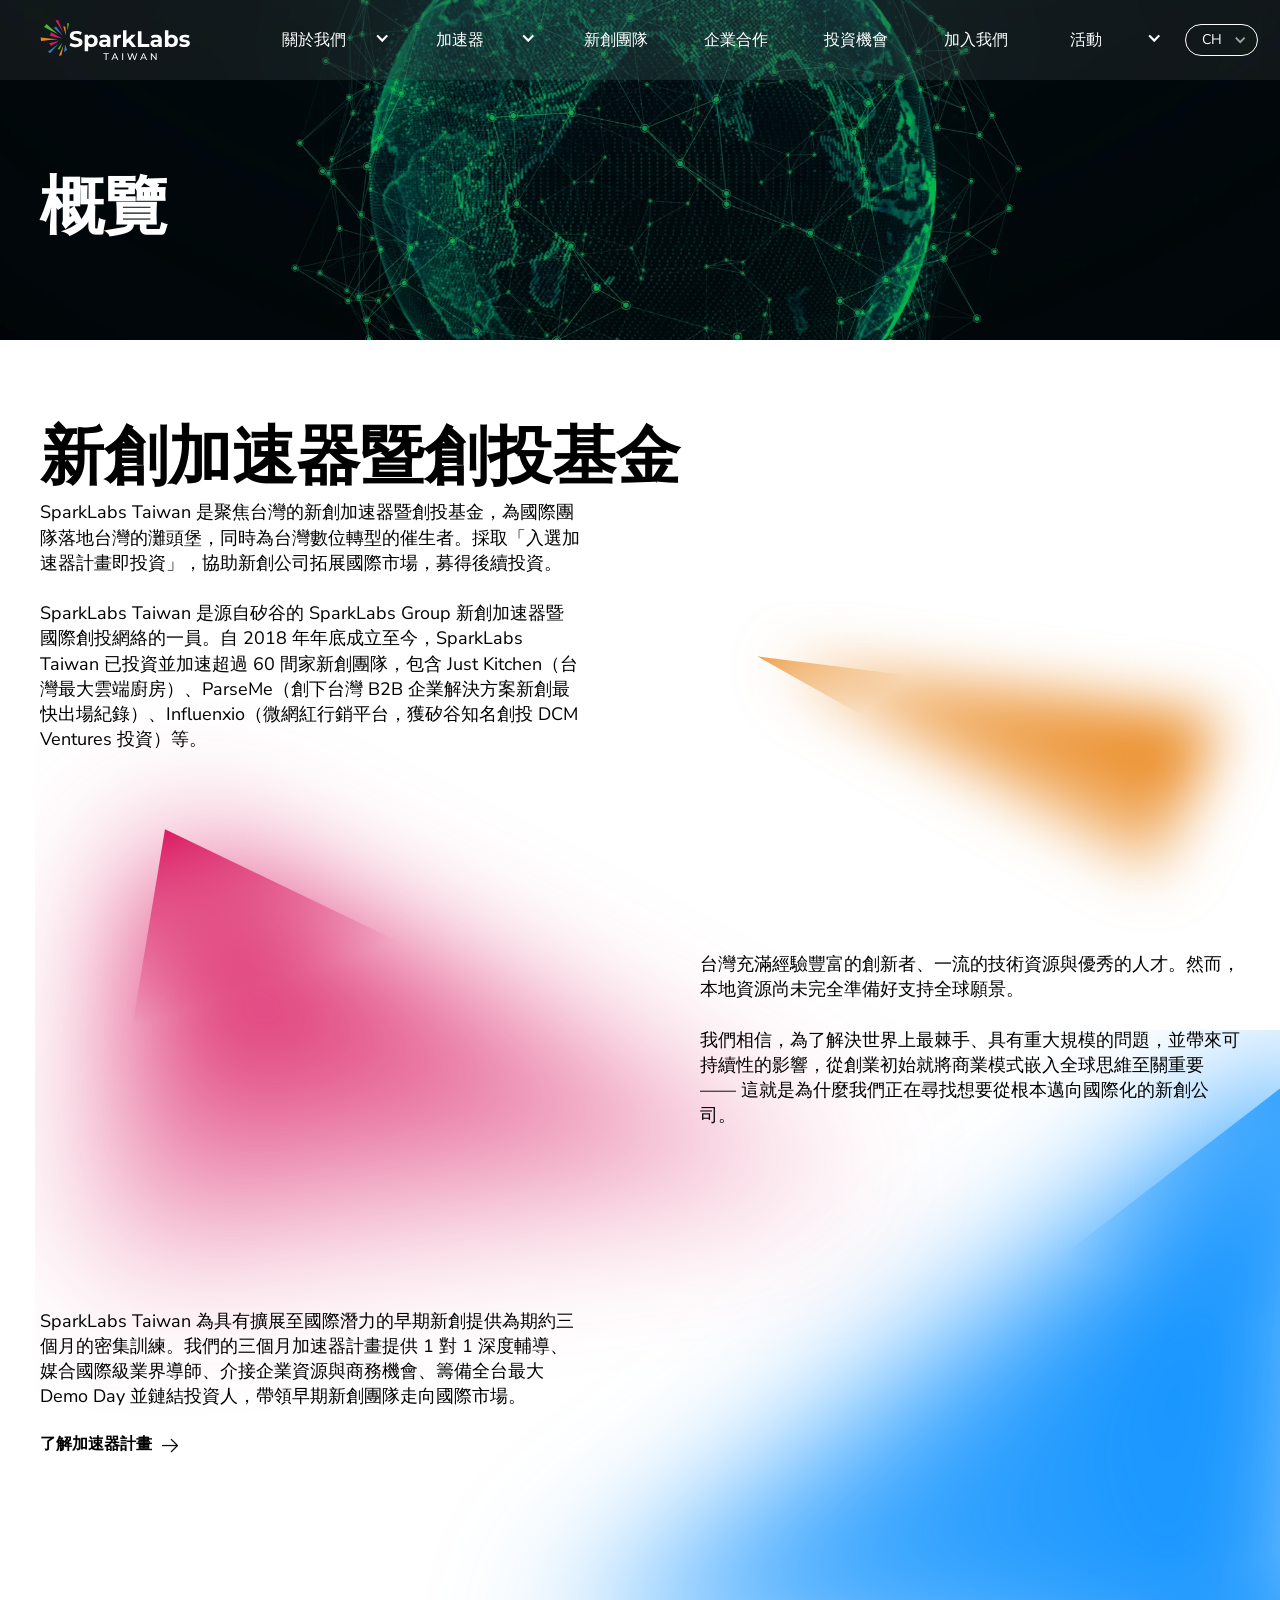
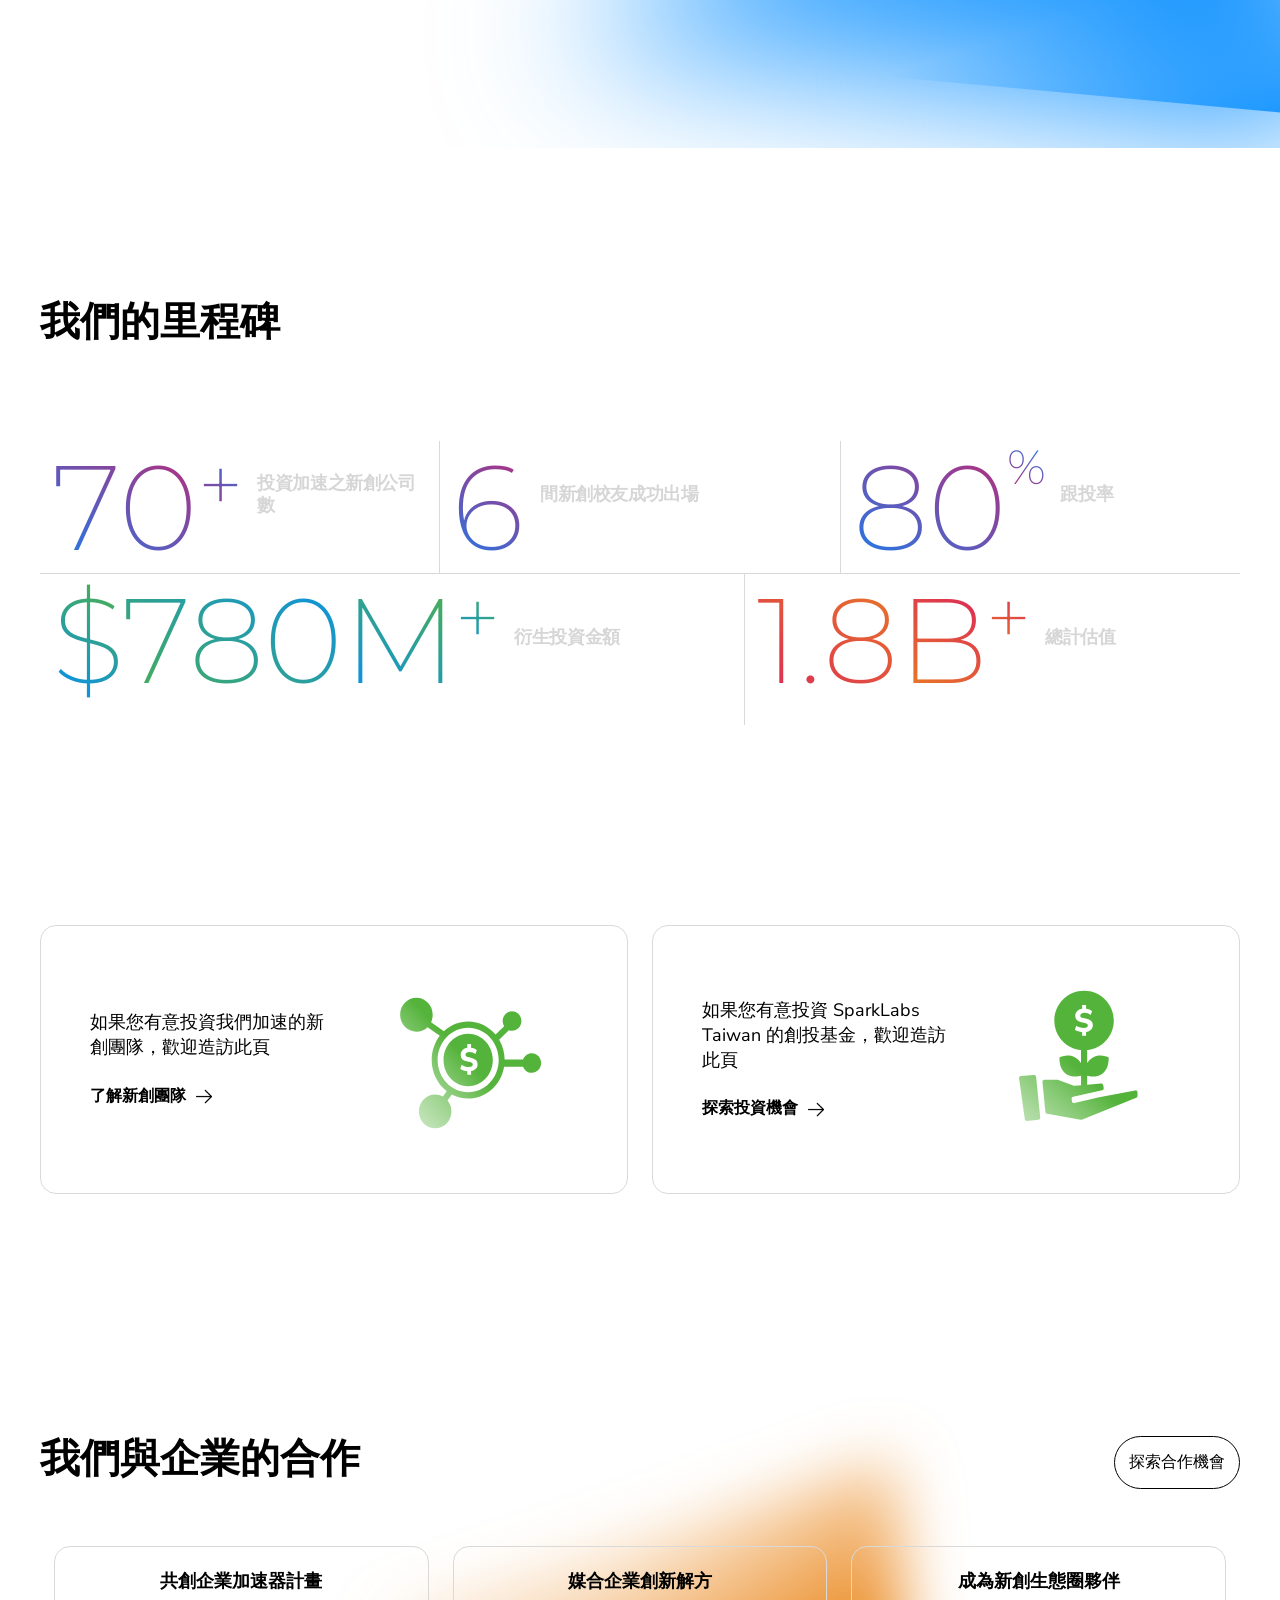
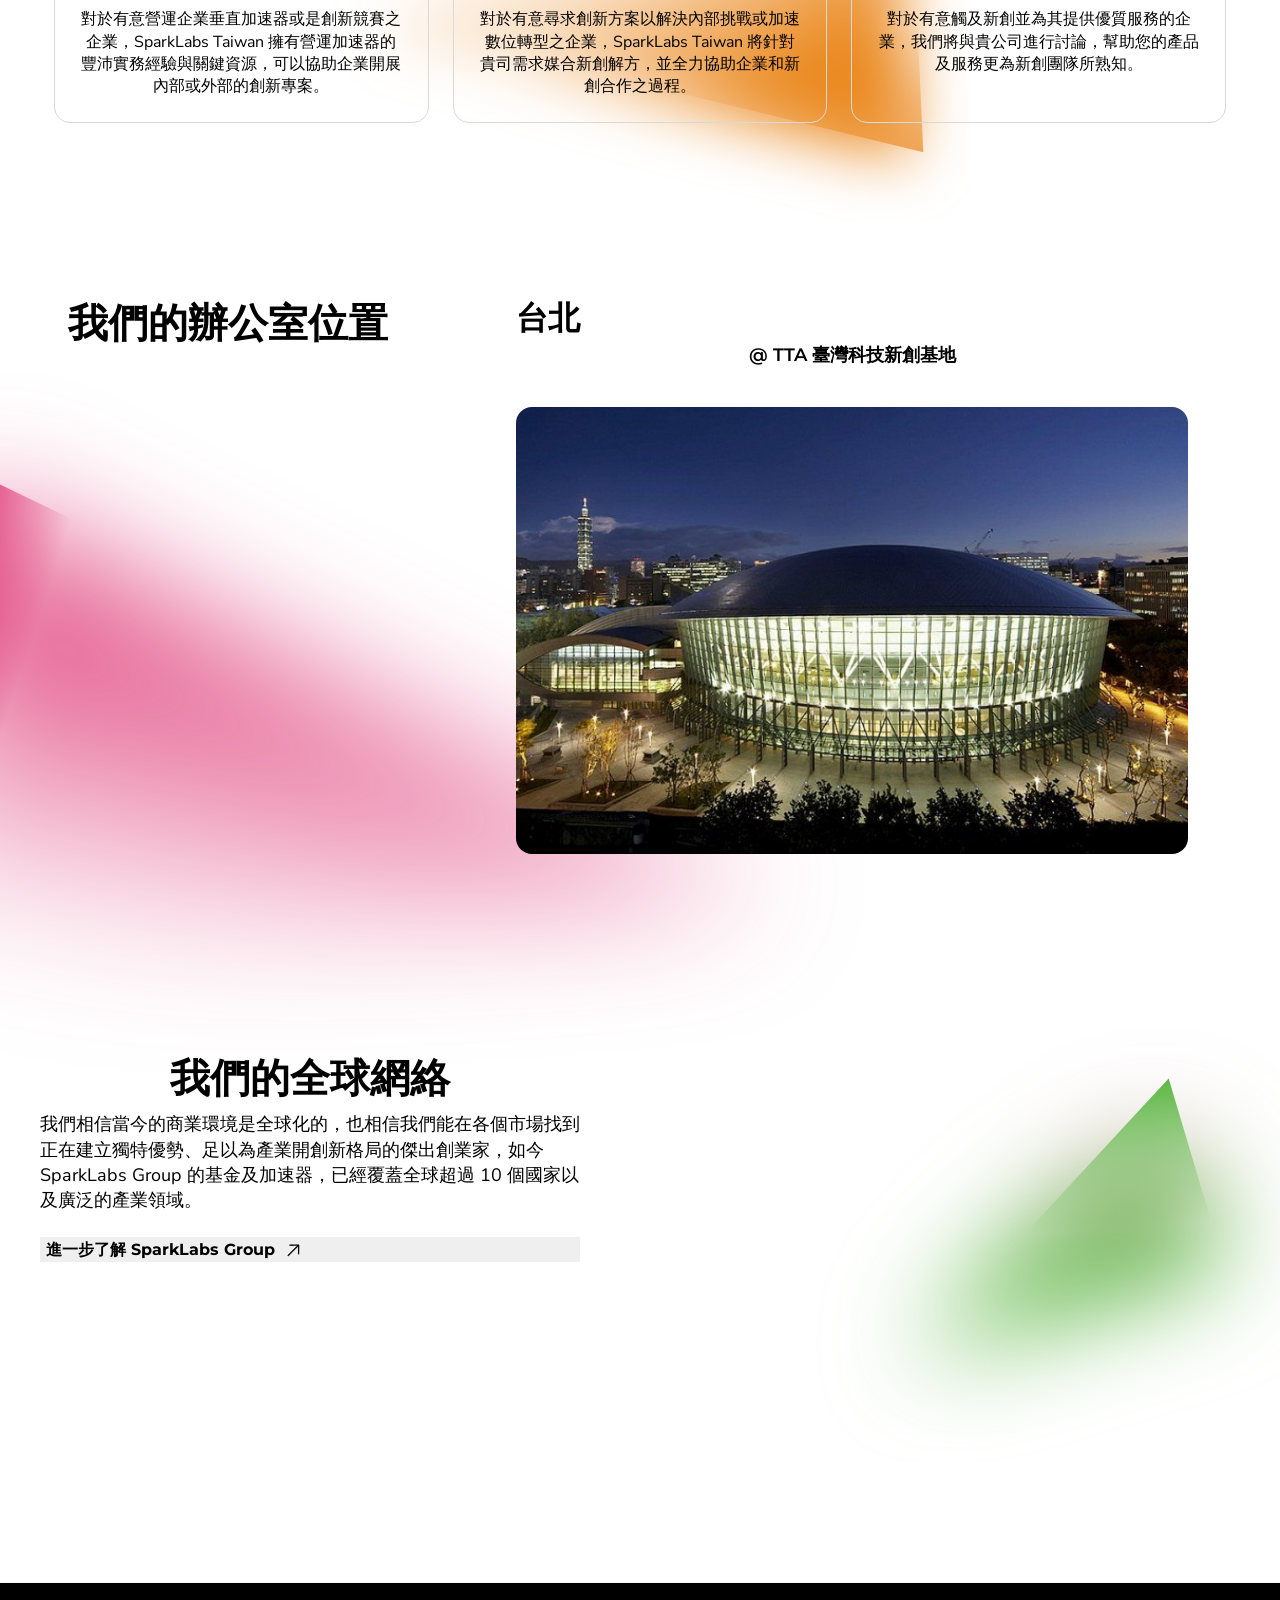
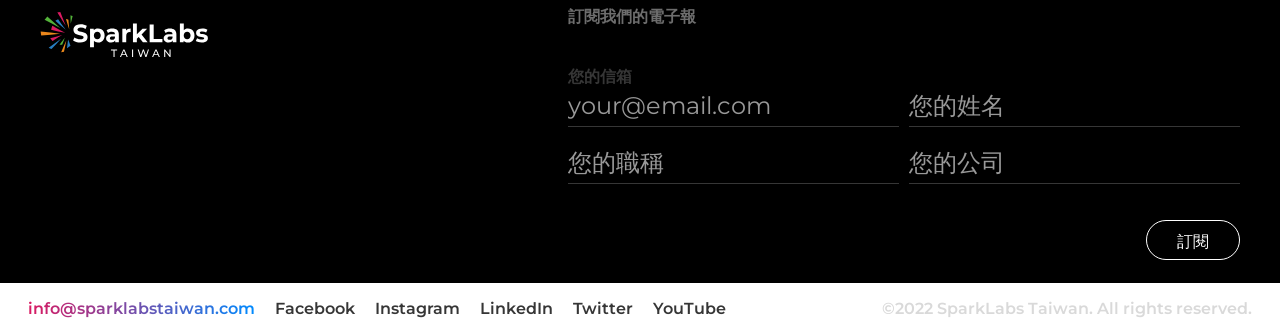
==== index.html @ e9557f3c "Clean page title settings" ====
<!doctype html>
<html lang="zh-Hant">
<head>
  <meta charset="utf-8">
  <meta name="viewport" content="width=device-width, initial-scale=1">
  <meta name="robots" content="noindex,nofollow">
  <meta http-equiv="Content-Security-Policy" content="default-src 'none'; img-src data:; font-src data:; style-src 'unsafe-inline'; script-src 'unsafe-inline'; frame-src https://open.spotify.com; connect-src 'none'; form-action 'none'; base-uri 'none'">
  <title>SparkLabs Taiwan</title>
<style>
/* Offline webfonts, sourced from Fontsource distributions of Google Fonts.

Copyright 2011 The Montserrat Project Authors (https://github.com/JulietaUla/Montserrat) Montserrat-Italic[wght].ttf: Copyright 2011 The Montserrat Project Authors (https://github.com/JulietaUla/Montserrat)

This Font Software is licensed under the SIL Open Font License, Version 1.1.
This license is copied below, and is also available with a FAQ at:
http://scripts.sil.org/OFL


-----------------------------------------------------------
SIL OPEN FONT LICENSE Version 1.1 - 26 February 2007
-----------------------------------------------------------

PREAMBLE
The goals of the Open Font License (OFL) are to stimulate worldwide
development of collaborative font projects, to support the font creation
efforts of academic and linguistic communities, and to provide a free and
open framework in which fonts may be shared and improved in partnership
with others.

The OFL allows the licensed fonts to be used, studied, modified and
redistributed freely as long as they are not sold by themselves. The
fonts, including any derivative works, can be bundled, embedded,
redistributed and/or sold with any software provided that any reserved
names are not used by derivative works. The fonts and derivatives,
however, cannot be released under any other type of license. The
requirement for fonts to remain under this license does not apply
to any document created using the fonts or their derivatives.

DEFINITIONS
"Font Software" refers to the set of files released by the Copyright
Holder(s) under this license and clearly marked as such. This may
include source files, build scripts and documentation.

"Reserved Font Name" refers to any names specified as such after the
copyright statement(s).

"Original Version" refers to the collection of Font Software components as
distributed by the Copyright Holder(s).

"Modified Version" refers to any derivative made by adding to, deleting,
or substituting -- in part or in whole -- any of the components of the
Original Version, by changing formats or by porting the Font Software to a
new environment.

"Author" refers to any designer, engineer, programmer, technical
writer or other person who contributed to the Font Software.

PERMISSION & CONDITIONS
Permission is hereby granted, free of charge, to any person obtaining
a copy of the Font Software, to use, study, copy, merge, embed, modify,
redistribute, and sell modified and unmodified copies of the Font
Software, subject to the following conditions:

1) Neither the Font Software nor any of its individual components,
in Original or Modified Versions, may be sold by itself.

2) Original or Modified Versions of the Font Software may be bundled,
redistributed and/or sold with any software, provided that each copy
contains the above copyright notice and this license. These can be
included either as stand-alone text files, human-readable headers or
in the appropriate machine-readable metadata fields within text or
binary files as long as those fields can be easily viewed by the user.

3) No Modified Version of the Font Software may use the Reserved Font
Name(s) unless explicit written permission is granted by the corresponding
Copyright Holder. This restriction only applies to the primary font name as
presented to the users.

4) The name(s) of the Copyright Holder(s) or the Author(s) of the Font
Software shall not be used to promote, endorse or advertise any
Modified Version, except to acknowledge the contribution(s) of the
Copyright Holder(s) and the Author(s) or with their explicit written
permission.

5) The Font Software, modified or unmodified, in part or in whole,
must be distributed entirely under this license, and must not be
distributed under any other license. The requirement for fonts to
remain under this license does not apply to any document created
using the Font Software.

TERMINATION
This license becomes null and void if any of the above conditions are
not met.

DISCLAIMER
THE FONT SOFTWARE IS PROVIDED "AS IS", WITHOUT WARRANTY OF ANY KIND,
EXPRESS OR IMPLIED, INCLUDING BUT NOT LIMITED TO ANY WARRANTIES OF
MERCHANTABILITY, FITNESS FOR A PARTICULAR PURPOSE AND NONINFRINGEMENT
OF COPYRIGHT, PATENT, TRADEMARK, OR OTHER RIGHT. IN NO EVENT SHALL THE
COPYRIGHT HOLDER BE LIABLE FOR ANY CLAIM, DAMAGES OR OTHER LIABILITY,
INCLUDING ANY GENERAL, SPECIAL, INDIRECT, INCIDENTAL, OR CONSEQUENTIAL
DAMAGES, WHETHER IN AN ACTION OF CONTRACT, TORT OR OTHERWISE, ARISING
FROM, OUT OF THE USE OR INABILITY TO USE THE FONT SOFTWARE OR FROM
OTHER DEALINGS IN THE FONT SOFTWARE.


Copyright 2016 The Nunito Sans Project Authors (https://github.com/Fonthausen/NunitoSans) NunitoSans-Italic[YTLC,opsz,wdth,wght].ttf: Copyright 2016 The Nunito Sans Project Authors (https://github.com/Fonthausen/NunitoSans)

This Font Software is licensed under the SIL Open Font License, Version 1.1.
This license is copied below, and is also available with a FAQ at:
http://scripts.sil.org/OFL


-----------------------------------------------------------
SIL OPEN FONT LICENSE Version 1.1 - 26 February 2007
-----------------------------------------------------------

PREAMBLE
The goals of the Open Font License (OFL) are to stimulate worldwide
development of collaborative font projects, to support the font creation
efforts of academic and linguistic communities, and to provide a free and
open framework in which fonts may be shared and improved in partnership
with others.

The OFL allows the licensed fonts to be used, studied, modified and
redistributed freely as long as they are not sold by themselves. The
fonts, including any derivative works, can be bundled, embedded,
redistributed and/or sold with any software provided that any reserved
names are not used by derivative works. The fonts and derivatives,
however, cannot be released under any other type of license. The
requirement for fonts to remain under this license does not apply
to any document created using the fonts or their derivatives.

DEFINITIONS
"Font Software" refers to the set of files released by the Copyright
Holder(s) under this license and clearly marked as such. This may
include source files, build scripts and documentation.

"Reserved Font Name" refers to any names specified as such after the
copyright statement(s).

"Original Version" refers to the collection of Font Software components as
distributed by the Copyright Holder(s).

"Modified Version" refers to any derivative made by adding to, deleting,
or substituting -- in part or in whole -- any of the components of the
Original Version, by changing formats or by porting the Font Software to a
new environment.

"Author" refers to any designer, engineer, programmer, technical
writer or other person who contributed to the Font Software.

PERMISSION & CONDITIONS
Permission is hereby granted, free of charge, to any person obtaining
a copy of the Font Software, to use, study, copy, merge, embed, modify,
redistribute, and sell modified and unmodified copies of the Font
Software, subject to the following conditions:

1) Neither the Font Software nor any of its individual components,
in Original or Modified Versions, may be sold by itself.

2) Original or Modified Versions of the Font Software may be bundled,
redistributed and/or sold with any software, provided that each copy
contains the above copyright notice and this license. These can be
included either as stand-alone text files, human-readable headers or
in the appropriate machine-readable metadata fields within text or
binary files as long as those fields can be easily viewed by the user.

3) No Modified Version of the Font Software may use the Reserved Font
Name(s) unless explicit written permission is granted by the corresponding
Copyright Holder. This restriction only applies to the primary font name as
presented to the users.

4) The name(s) of the Copyright Holder(s) or the Author(s) of the Font
Software shall not be used to promote, endorse or advertise any
Modified Version, except to acknowledge the contribution(s) of the
Copyright Holder(s) and the Author(s) or with their explicit written
permission.

5) The Font Software, modified or unmodified, in part or in whole,
must be distributed entirely under this license, and must not be
distributed under any other license. The requirement for fonts to
remain under this license does not apply to any document created
using the Font Software.

TERMINATION
This license becomes null and void if any of the above conditions are
not met.

DISCLAIMER
THE FONT SOFTWARE IS PROVIDED "AS IS", WITHOUT WARRANTY OF ANY KIND,
EXPRESS OR IMPLIED, INCLUDING BUT NOT LIMITED TO ANY WARRANTIES OF
MERCHANTABILITY, FITNESS FOR A PARTICULAR PURPOSE AND NONINFRINGEMENT
OF COPYRIGHT, PATENT, TRADEMARK, OR OTHER RIGHT. IN NO EVENT SHALL THE
COPYRIGHT HOLDER BE LIABLE FOR ANY CLAIM, DAMAGES OR OTHER LIABILITY,
INCLUDING ANY GENERAL, SPECIAL, INDIRECT, INCIDENTAL, OR CONSEQUENTIAL
DAMAGES, WHETHER IN AN ACTION OF CONTRACT, TORT OR OTHERWISE, ARISING
FROM, OUT OF THE USE OR INABILITY TO USE THE FONT SOFTWARE OR FROM
OTHER DEALINGS IN THE FONT SOFTWARE.

*/

@font-face {
  font-family: 'Montserrat';
  font-style: normal;
  font-display: swap;
  font-weight: 100 900;
  src: url([data-uri]) format('woff2');
  unicode-range: U+0100-02BA,U+02BD-02C5,U+02C7-02CC,U+02CE-02D7,U+02DD-02FF,U+0304,U+0308,U+0329,U+1D00-1DBF,U+1E00-1E9F,U+1EF2-1EFF,U+2020,U+20A0-20AB,U+20AD-20C0,U+2113,U+2C60-2C7F,U+A720-A7FF;
}

@font-face {
  font-family: 'Montserrat';
  font-style: italic;
  font-display: swap;
  font-weight: 100 900;
  src: url([data-uri]) format('woff2');
  unicode-range: U+0100-02BA,U+02BD-02C5,U+02C7-02CC,U+02CE-02D7,U+02DD-02FF,U+0304,U+0308,U+0329,U+1D00-1DBF,U+1E00-1E9F,U+1EF2-1EFF,U+2020,U+20A0-20AB,U+20AD-20C0,U+2113,U+2C60-2C7F,U+A720-A7FF;
}

@font-face {
  font-family: 'Montserrat';
  font-style: normal;
  font-display: swap;
  font-weight: 100 900;
  src: url([data-uri]) format('woff2');
  unicode-range: U+0000-00FF,U+0131,U+0152-0153,U+02BB-02BC,U+02C6,U+02DA,U+02DC,U+0304,U+0308,U+0329,U+2000-206F,U+20AC,U+2122,U+2191,U+2193,U+2212,U+2215,U+FEFF,U+FFFD;
}

@font-face {
  font-family: 'Montserrat';
  font-style: italic;
  font-display: swap;
  font-weight: 100 900;
  src: url([data-uri]) format('woff2');
  unicode-range: U+0000-00FF,U+0131,U+0152-0153,U+02BB-02BC,U+02C6,U+02DA,U+02DC,U+0304,U+0308,U+0329,U+2000-206F,U+20AC,U+2122,U+2191,U+2193,U+2212,U+2215,U+FEFF,U+FFFD;
}

@font-face {
  font-family: 'Nunito Sans';
  font-style: normal;
  font-display: swap;
  font-weight: 200 1000;
  src: url([data-uri]) format('woff2');
  unicode-range: U+0100-02BA,U+02BD-02C5,U+02C7-02CC,U+02CE-02D7,U+02DD-02FF,U+0304,U+0308,U+0329,U+1D00-1DBF,U+1E00-1E9F,U+1EF2-1EFF,U+2020,U+20A0-20AB,U+20AD-20C0,U+2113,U+2C60-2C7F,U+A720-A7FF;
}

@font-face {
  font-family: 'Nunito Sans';
  font-style: italic;
  font-display: swap;
  font-weight: 200 1000;
  src: url([data-uri]) format('woff2');
  unicode-range: U+0100-02BA,U+02BD-02C5,U+02C7-02CC,U+02CE-02D7,U+02DD-02FF,U+0304,U+0308,U+0329,U+1D00-1DBF,U+1E00-1E9F,U+1EF2-1EFF,U+2020,U+20A0-20AB,U+20AD-20C0,U+2113,U+2C60-2C7F,U+A720-A7FF;
}

@font-face {
  font-family: 'Nunito Sans';
  font-style: normal;
  font-display: swap;
  font-weight: 200 1000;
  src: url([data-uri]) format('woff2');
  unicode-range: U+0000-00FF,U+0131,U+0152-0153,U+02BB-02BC,U+02C6,U+02DA,U+02DC,U+0304,U+0308,U+0329,U+2000-206F,U+20AC,U+2122,U+2191,U+2193,U+2212,U+2215,U+FEFF,U+FFFD;
}

@font-face {
  font-family: 'Nunito Sans';
  font-style: italic;
  font-display: swap;
  font-weight: 200 1000;
  src: url([data-uri]) format('woff2');
  unicode-range: U+0000-00FF,U+0131,U+0152-0153,U+02BB-02BC,U+02C6,U+02DA,U+02DC,U+0304,U+0308,U+0329,U+2000-206F,U+20AC,U+2122,U+2191,U+2193,U+2212,U+2215,U+FEFF,U+FFFD;
}

</style>
<style>
@scope (.reference-content) {
:root{
--portfolio-asset-1: none;
--portfolio-asset-2: none;
--portfolio-asset-3: none;
--portfolio-asset-4: none;
--portfolio-asset-5: none;
--portfolio-asset-6: none;
--portfolio-asset-7: none;
--portfolio-asset-8: none;
--portfolio-asset-9: none;
--portfolio-asset-10: none;
}



















html {
  -webkit-text-size-adjust: 100%;
  -ms-text-size-adjust: 100%;
  font-family: sans-serif;
}

body {
  margin: 0;
}

article, aside, details, figcaption, figure, footer, header, hgroup, main, menu, nav, section, summary {
  display: block;
}

audio, canvas, progress, video {
  vertical-align: baseline;
  display: inline-block;
}

audio:not([controls]) {
  height: 0;
  display: none;
}

[hidden], template {
  display: none;
}

a {
  background-color: #0000;
}

a:active, a:hover {
  outline: 0;
}

abbr[title] {
  border-bottom: 1px dotted;
}

b, strong {
  font-weight: bold;
}

dfn {
  font-style: italic;
}

h1 {
  margin: .67em 0;
  font-size: 2em;
}

mark {
  color: #000;
  background: #ff0;
}

small {
  font-size: 80%;
}

sub, sup {
  vertical-align: baseline;
  font-size: 75%;
  line-height: 0;
  position: relative;
}

sup {
  top: -.5em;
}

sub {
  bottom: -.25em;
}

img {
  border: 0;
}

svg:not(:root) {
  overflow: hidden;
}

hr {
  box-sizing: content-box;
  height: 0;
}

pre {
  overflow: auto;
}

code, kbd, pre, samp {
  font-family: monospace;
  font-size: 1em;
}

button, input, optgroup, select, textarea {
  color: inherit;
  font: inherit;
  margin: 0;
}

button {
  overflow: visible;
}

button, select {
  text-transform: none;
}

button, html input[type="button"], input[type="reset"] {
  -webkit-appearance: button;
  cursor: pointer;
}

button[disabled], html input[disabled] {
  cursor: default;
}

button::-moz-focus-inner, input::-moz-focus-inner {
  border: 0;
  padding: 0;
}

input {
  line-height: normal;
}

input[type="checkbox"], input[type="radio"] {
  box-sizing: border-box;
  padding: 0;
}

input[type="number"]::-webkit-inner-spin-button, input[type="number"]::-webkit-outer-spin-button {
  height: auto;
}

input[type="search"] {
  -webkit-appearance: none;
}

input[type="search"]::-webkit-search-cancel-button, input[type="search"]::-webkit-search-decoration {
  -webkit-appearance: none;
}

legend {
  border: 0;
  padding: 0;
}

textarea {
  overflow: auto;
}

optgroup {
  font-weight: bold;
}

table {
  border-collapse: collapse;
  border-spacing: 0;
}

td, th {
  padding: 0;
}

@font-face {
  font-family: webflow-icons;
  src: none format("truetype");
  font-weight: normal;
  font-style: normal;
}

[class^="w-icon-"], [class*=" w-icon-"] {
  speak: none;
  font-variant: normal;
  text-transform: none;
  -webkit-font-smoothing: antialiased;
  -moz-osx-font-smoothing: grayscale;
  font-style: normal;
  font-weight: normal;
  line-height: 1;
  font-family: webflow-icons !important;
}

.w-icon-slider-right:before {
  content: "î˜€";
}

.w-icon-slider-left:before {
  content: "î˜";
}

.w-icon-nav-menu:before {
  content: "î˜‚";
}

.w-icon-arrow-down:before, .w-icon-dropdown-toggle:before {
  content: "\e603";
}

.w-icon-file-upload-remove:before {
  content: "î¤€";
}

.w-icon-file-upload-icon:before {
  content: "î¤ƒ";
}

* {
  box-sizing: border-box;
}

html {
  height: 100%;
}

body {
  color: #333;
  background-color: #fff;
  min-height: 100%;
  margin: 0;
  font-family: Arial, sans-serif;
  font-size: 14px;
  line-height: 20px;
}

img {
  vertical-align: middle;
  max-width: 100%;
  display: inline-block;
}

html.w-mod-touch * {
  background-attachment: scroll !important;
}

.w-block {
  display: block;
}

.w-inline-block {
  max-width: 100%;
  display: inline-block;
}

.w-clearfix:before, .w-clearfix:after {
  content: " ";
  grid-area: 1 / 1 / 2 / 2;
  display: table;
}

.w-clearfix:after {
  clear: both;
}

.w-hidden {
  display: none;
}

.w-button {
  color: #fff;
  line-height: inherit;
  cursor: pointer;
  background-color: #3898ec;
  border: 0;
  border-radius: 0;
  padding: 9px 15px;
  text-decoration: none;
  display: inline-block;
}

input.w-button {
  -webkit-appearance: button;
}

:where(button.w-popover-trigger), :where(button.w-modal-trigger) {
  color: inherit;
  cursor: pointer;
  font: inherit;
  line-height: inherit;
  text-align: inherit;
  -webkit-text-decoration: inherit;
  text-decoration: inherit;
  background-color: #0000;
  border: 0;
  margin: 0;
  padding: 0;
}

:where(.w-popover) {
  position-anchor: auto;
  position-area: top;
}

:where(.w-popover[data-w-popover-backdrop-animated], .w-modal[data-w-popover-backdrop-animated])::backdrop {
  animation: var(--w-backdrop-animation, none);
}

:where(.w-popover, .w-modal) {
  --w-backdrop-animation: initial;
}

.w-popover-mask {
  opacity: 0 !important;
  clip-path: none !important;
  pointer-events: auto !important;
  border: 0 !important;
  width: auto !important;
  max-width: none !important;
  height: auto !important;
  max-height: none !important;
  margin: 0 !important;
  padding: 0 !important;
  position: fixed !important;
  inset: 0 !important;
  transform: none !important;
}

.w-popover-mask[popover] {
  translate: none !important;
  rotate: none !important;
  scale: none !important;
}

.w-popover-mask::backdrop {
  display: none !important;
}

.w-popover-mask:not(:popover-open) {
  display: none !important;
}

@supports not selector(:popover-open) {
  .w-popover-mask {
    display: none !important;
  }
}

.w-popover[popover]:not(:popover-open) {
  display: none;
}

.w-modal:not([open]):not([popover]) {
  display: none;
}

.w-modal[popover]:not(:popover-open) {
  display: none;
}

:where(.w-modal[data-w-modal-lock-scroll]) {
  overscroll-behavior: contain;
}

html[data-w-dynpage] [data-w-cloak] {
  color: #0000 !important;
}

.w-code-block {
  margin: unset;
}

pre.w-code-block code {
  all: inherit;
}

pre.w-code-block code > span {
  display: block !important;
}

.w-optimization {
  display: contents;
}

.w-webflow-badge, .w-webflow-badge > img {
  box-sizing: unset;
  width: unset;
  height: unset;
  max-height: unset;
  max-width: unset;
  min-height: unset;
  min-width: unset;
  margin: unset;
  padding: unset;
  float: unset;
  clear: unset;
  border: unset;
  border-radius: unset;
  background: unset;
  background-image: unset;
  background-position: unset;
  background-size: unset;
  background-repeat: unset;
  background-origin: unset;
  background-clip: unset;
  background-attachment: unset;
  background-color: unset;
  box-shadow: unset;
  transform: unset;
  direction: unset;
  font-family: unset;
  font-weight: unset;
  color: unset;
  font-size: unset;
  line-height: unset;
  font-style: unset;
  font-variant: unset;
  text-align: unset;
  letter-spacing: unset;
  -webkit-text-decoration: unset;
  text-decoration: unset;
  text-indent: unset;
  text-transform: unset;
  list-style-type: unset;
  text-shadow: unset;
  vertical-align: unset;
  cursor: unset;
  white-space: unset;
  word-break: unset;
  word-spacing: unset;
  word-wrap: unset;
  transition: unset;
}

.w-webflow-badge {
  white-space: nowrap;
  cursor: pointer;
  box-shadow: 0 0 0 1px #0000001a, 0 1px 3px #0000001a;
  visibility: visible !important;
  opacity: 1 !important;
  z-index: 2147483647 !important;
  color: #aaadb0 !important;
  width: auto !important;
  height: auto !important;
  overflow: unset !important;
  background-color: #fff !important;
  border-radius: 3px !important;
  margin: 0 !important;
  padding: 6px !important;
  font-size: 12px !important;
  line-height: 14px !important;
  text-decoration: none !important;
  display: inline-block !important;
  position: fixed !important;
  inset: auto 12px 12px auto !important;
  transform: none !important;
}

.w-webflow-badge > img {
  position: unset;
  visibility: unset !important;
  opacity: 1 !important;
  vertical-align: middle !important;
  display: inline-block !important;
}

h1, h2, h3, h4, h5, h6 {
  margin-bottom: 10px;
  font-weight: bold;
}

h1 {
  margin-top: 20px;
  font-size: 38px;
  line-height: 44px;
}

h2 {
  margin-top: 20px;
  font-size: 32px;
  line-height: 36px;
}

h3 {
  margin-top: 20px;
  font-size: 24px;
  line-height: 30px;
}

h4 {
  margin-top: 10px;
  font-size: 18px;
  line-height: 24px;
}

h5 {
  margin-top: 10px;
  font-size: 14px;
  line-height: 20px;
}

h6 {
  margin-top: 10px;
  font-size: 12px;
  line-height: 18px;
}

p {
  margin-top: 0;
  margin-bottom: 10px;
}

blockquote {
  border-left: 5px solid #e2e2e2;
  margin: 0 0 10px;
  padding: 10px 20px;
  font-size: 18px;
  line-height: 22px;
}

figure {
  margin: 0 0 10px;
}

figcaption {
  text-align: center;
  margin-top: 5px;
}

ul, ol {
  margin-top: 0;
  margin-bottom: 10px;
  padding-left: 40px;
}

.w-list-unstyled {
  padding-left: 0;
  list-style: none;
}

.w-embed:before, .w-embed:after {
  content: " ";
  grid-area: 1 / 1 / 2 / 2;
  display: table;
}

.w-embed:after {
  clear: both;
}

.w-video {
  width: 100%;
  padding: 0;
  position: relative;
}

.w-video iframe, .w-video object, .w-video embed {
  border: none;
  width: 100%;
  height: 100%;
  position: absolute;
  top: 0;
  left: 0;
}

fieldset {
  border: 0;
  margin: 0;
  padding: 0;
}

button, [type="button"], [type="reset"] {
  cursor: pointer;
  -webkit-appearance: button;
  border: 0;
}

.w-form {
  margin: 0 0 15px;
}

.w-form-done {
  text-align: center;
  background-color: #ddd;
  padding: 20px;
  display: none;
}

.w-form-fail {
  background-color: #ffdede;
  margin-top: 10px;
  padding: 10px;
  display: none;
}

label {
  margin-bottom: 5px;
  font-weight: bold;
  display: block;
}

.w-input, .w-select {
  color: #333;
  vertical-align: middle;
  background-color: #fff;
  border: 1px solid #ccc;
  width: 100%;
  height: 38px;
  margin-bottom: 10px;
  padding: 8px 12px;
  font-size: 14px;
  line-height: 1.42857;
  display: block;
}

.w-input::placeholder, .w-select::placeholder {
  color: #999;
}

.w-input:focus, .w-select:focus {
  border-color: #3898ec;
  outline: 0;
}

.w-input[disabled], .w-select[disabled], .w-input[readonly], .w-select[readonly], fieldset[disabled] .w-input, fieldset[disabled] .w-select {
  cursor: not-allowed;
}

.w-input[disabled]:not(.w-input-disabled), .w-select[disabled]:not(.w-input-disabled), .w-input[readonly], .w-select[readonly], fieldset[disabled]:not(.w-input-disabled) .w-input, fieldset[disabled]:not(.w-input-disabled) .w-select {
  background-color: #eee;
}

textarea.w-input, textarea.w-select {
  height: auto;
}

.w-select {
  background-color: #f3f3f3;
}

.w-select[multiple] {
  height: auto;
}

.w-form-label {
  cursor: pointer;
  margin-bottom: 0;
  font-weight: normal;
  display: inline-block;
}

.w-radio {
  margin-bottom: 5px;
  padding-left: 20px;
  display: block;
}

.w-radio:before, .w-radio:after {
  content: " ";
  grid-area: 1 / 1 / 2 / 2;
  display: table;
}

.w-radio:after {
  clear: both;
}

.w-radio-input {
  float: left;
  margin: 3px 0 0 -20px;
  line-height: normal;
}

.w-file-upload {
  margin-bottom: 10px;
  display: block;
}

.w-file-upload-input {
  opacity: 0;
  z-index: -100;
  width: .1px;
  height: .1px;
  position: absolute;
  overflow: hidden;
}

.w-file-upload-default, .w-file-upload-uploading, .w-file-upload-success {
  color: #333;
  display: inline-block;
}

.w-file-upload-error {
  margin-top: 10px;
  display: block;
}

.w-file-upload-default.w-hidden, .w-file-upload-uploading.w-hidden, .w-file-upload-error.w-hidden, .w-file-upload-success.w-hidden {
  display: none;
}

.w-file-upload-uploading-btn {
  cursor: pointer;
  background-color: #fafafa;
  border: 1px solid #ccc;
  margin: 0;
  padding: 8px 12px;
  font-size: 14px;
  font-weight: normal;
  display: flex;
}

.w-file-upload-file {
  background-color: #fafafa;
  border: 1px solid #ccc;
  flex-grow: 1;
  justify-content: space-between;
  margin: 0;
  padding: 8px 9px 8px 11px;
  display: flex;
}

.w-file-upload-file-name {
  font-size: 14px;
  font-weight: normal;
  display: block;
}

.w-file-remove-link {
  cursor: pointer;
  width: auto;
  height: auto;
  margin-top: 3px;
  margin-left: 10px;
  padding: 3px;
  display: block;
}

.w-icon-file-upload-remove {
  margin: auto;
  font-size: 10px;
}

.w-file-upload-error-msg {
  color: #ea384c;
  padding: 2px 0;
  display: inline-block;
}

.w-file-upload-info {
  padding: 0 12px;
  line-height: 38px;
  display: inline-block;
}

.w-file-upload-label {
  cursor: pointer;
  background-color: #fafafa;
  border: 1px solid #ccc;
  margin: 0;
  padding: 8px 12px;
  font-size: 14px;
  font-weight: normal;
  display: inline-block;
}

.w-icon-file-upload-icon, .w-icon-file-upload-uploading {
  width: 20px;
  margin-right: 8px;
  display: inline-block;
}

.w-icon-file-upload-uploading {
  height: 20px;
}

.w-container {
  max-width: 940px;
  margin-left: auto;
  margin-right: auto;
}

.w-container:before, .w-container:after {
  content: " ";
  grid-area: 1 / 1 / 2 / 2;
  display: table;
}

.w-container:after {
  clear: both;
}

.w-container .w-row {
  margin-left: -10px;
  margin-right: -10px;
}

.w-row:before, .w-row:after {
  content: " ";
  grid-area: 1 / 1 / 2 / 2;
  display: table;
}

.w-row:after {
  clear: both;
}

.w-row .w-row {
  margin-left: 0;
  margin-right: 0;
}

.w-col {
  float: left;
  width: 100%;
  min-height: 1px;
  padding-left: 10px;
  padding-right: 10px;
  position: relative;
}

.w-col .w-col {
  padding-left: 0;
  padding-right: 0;
}

.w-col-1 {
  width: 8.33333%;
}

.w-col-2 {
  width: 16.6667%;
}

.w-col-3 {
  width: 25%;
}

.w-col-4 {
  width: 33.3333%;
}

.w-col-5 {
  width: 41.6667%;
}

.w-col-6 {
  width: 50%;
}

.w-col-7 {
  width: 58.3333%;
}

.w-col-8 {
  width: 66.6667%;
}

.w-col-9 {
  width: 75%;
}

.w-col-10 {
  width: 83.3333%;
}

.w-col-11 {
  width: 91.6667%;
}

.w-col-12 {
  width: 100%;
}

.w-hidden-main {
  display: none !important;
}

@media screen and (max-width: 991px) {
  .w-container {
    max-width: 728px;
  }

  .w-hidden-main {
    display: inherit !important;
  }

  .w-hidden-medium {
    display: none !important;
  }

  .w-col-medium-1 {
    width: 8.33333%;
  }

  .w-col-medium-2 {
    width: 16.6667%;
  }

  .w-col-medium-3 {
    width: 25%;
  }

  .w-col-medium-4 {
    width: 33.3333%;
  }

  .w-col-medium-5 {
    width: 41.6667%;
  }

  .w-col-medium-6 {
    width: 50%;
  }

  .w-col-medium-7 {
    width: 58.3333%;
  }

  .w-col-medium-8 {
    width: 66.6667%;
  }

  .w-col-medium-9 {
    width: 75%;
  }

  .w-col-medium-10 {
    width: 83.3333%;
  }

  .w-col-medium-11 {
    width: 91.6667%;
  }

  .w-col-medium-12 {
    width: 100%;
  }

  .w-col-stack {
    width: 100%;
    left: auto;
    right: auto;
  }
}

@media screen and (max-width: 767px) {
  .w-hidden-main, .w-hidden-medium {
    display: inherit !important;
  }

  .w-hidden-small {
    display: none !important;
  }

  .w-row, .w-container .w-row {
    margin-left: 0;
    margin-right: 0;
  }

  .w-col {
    width: 100%;
    left: auto;
    right: auto;
  }

  .w-col-small-1 {
    width: 8.33333%;
  }

  .w-col-small-2 {
    width: 16.6667%;
  }

  .w-col-small-3 {
    width: 25%;
  }

  .w-col-small-4 {
    width: 33.3333%;
  }

  .w-col-small-5 {
    width: 41.6667%;
  }

  .w-col-small-6 {
    width: 50%;
  }

  .w-col-small-7 {
    width: 58.3333%;
  }

  .w-col-small-8 {
    width: 66.6667%;
  }

  .w-col-small-9 {
    width: 75%;
  }

  .w-col-small-10 {
    width: 83.3333%;
  }

  .w-col-small-11 {
    width: 91.6667%;
  }

  .w-col-small-12 {
    width: 100%;
  }
}

@media screen and (max-width: 479px) {
  .w-container {
    max-width: none;
  }

  .w-hidden-main, .w-hidden-medium, .w-hidden-small {
    display: inherit !important;
  }

  .w-hidden-tiny {
    display: none !important;
  }

  .w-col {
    width: 100%;
  }

  .w-col-tiny-1 {
    width: 8.33333%;
  }

  .w-col-tiny-2 {
    width: 16.6667%;
  }

  .w-col-tiny-3 {
    width: 25%;
  }

  .w-col-tiny-4 {
    width: 33.3333%;
  }

  .w-col-tiny-5 {
    width: 41.6667%;
  }

  .w-col-tiny-6 {
    width: 50%;
  }

  .w-col-tiny-7 {
    width: 58.3333%;
  }

  .w-col-tiny-8 {
    width: 66.6667%;
  }

  .w-col-tiny-9 {
    width: 75%;
  }

  .w-col-tiny-10 {
    width: 83.3333%;
  }

  .w-col-tiny-11 {
    width: 91.6667%;
  }

  .w-col-tiny-12 {
    width: 100%;
  }
}

.w-widget {
  position: relative;
}

.w-widget-map {
  width: 100%;
  height: 400px;
}

.w-widget-map label {
  width: auto;
  display: inline;
}

.w-widget-map img {
  max-width: inherit;
}

.w-widget-map .gm-style-iw {
  text-align: center;
}

.w-widget-map .gm-style-iw > button {
  display: none !important;
}

.w-widget-twitter {
  overflow: hidden;
}

.w-widget-twitter-count-shim {
  vertical-align: top;
  text-align: center;
  background: #fff;
  border: 1px solid #758696;
  border-radius: 3px;
  width: 28px;
  height: 20px;
  display: inline-block;
  position: relative;
}

.w-widget-twitter-count-shim * {
  pointer-events: none;
  -webkit-user-select: none;
  user-select: none;
}

.w-widget-twitter-count-shim .w-widget-twitter-count-inner {
  text-align: center;
  color: #999;
  font-family: serif;
  font-size: 15px;
  line-height: 12px;
  position: relative;
}

.w-widget-twitter-count-shim .w-widget-twitter-count-clear {
  display: block;
  position: relative;
}

.w-widget-twitter-count-shim.w--large {
  width: 36px;
  height: 28px;
}

.w-widget-twitter-count-shim.w--large .w-widget-twitter-count-inner {
  font-size: 18px;
  line-height: 18px;
}

.w-widget-twitter-count-shim:not(.w--vertical) {
  margin-left: 5px;
  margin-right: 8px;
}

.w-widget-twitter-count-shim:not(.w--vertical).w--large {
  margin-left: 6px;
}

.w-widget-twitter-count-shim:not(.w--vertical):before, .w-widget-twitter-count-shim:not(.w--vertical):after {
  content: " ";
  pointer-events: none;
  border: solid #0000;
  width: 0;
  height: 0;
  position: absolute;
  top: 50%;
  left: 0;
}

.w-widget-twitter-count-shim:not(.w--vertical):before {
  border-width: 4px;
  border-color: #75869600 #5d6c7b #75869600 #75869600;
  margin-top: -4px;
  margin-left: -9px;
}

.w-widget-twitter-count-shim:not(.w--vertical).w--large:before {
  border-width: 5px;
  margin-top: -5px;
  margin-left: -10px;
}

.w-widget-twitter-count-shim:not(.w--vertical):after {
  border-width: 4px;
  border-color: #fff0 #fff #fff0 #fff0;
  margin-top: -4px;
  margin-left: -8px;
}

.w-widget-twitter-count-shim:not(.w--vertical).w--large:after {
  border-width: 5px;
  margin-top: -5px;
  margin-left: -9px;
}

.w-widget-twitter-count-shim.w--vertical {
  width: 61px;
  height: 33px;
  margin-bottom: 8px;
}

.w-widget-twitter-count-shim.w--vertical:before, .w-widget-twitter-count-shim.w--vertical:after {
  content: " ";
  pointer-events: none;
  border: solid #0000;
  width: 0;
  height: 0;
  position: absolute;
  top: 100%;
  left: 50%;
}

.w-widget-twitter-count-shim.w--vertical:before {
  border-width: 5px;
  border-color: #5d6c7b #75869600 #75869600;
  margin-left: -5px;
}

.w-widget-twitter-count-shim.w--vertical:after {
  border-width: 4px;
  border-color: #fff #fff0 #fff0;
  margin-left: -4px;
}

.w-widget-twitter-count-shim.w--vertical .w-widget-twitter-count-inner {
  font-size: 18px;
  line-height: 22px;
}

.w-widget-twitter-count-shim.w--vertical.w--large {
  width: 76px;
}

.w-background-video {
  color: #fff;
  height: 500px;
  position: relative;
  overflow: hidden;
}

.w-background-video > video {
  object-fit: cover;
  z-index: -100;
  background-position: 50%;
  background-size: cover;
  width: 100%;
  height: 100%;
  margin: auto;
  position: absolute;
  inset: -100%;
}

.w-background-video > video::-webkit-media-controls-start-playback-button {
  -webkit-appearance: none;
  display: none !important;
}

.w-background-video--control {
  background-color: #0000;
  padding: 0;
  position: absolute;
  bottom: 1em;
  right: 1em;
}

.w-background-video--control > [hidden] {
  display: none !important;
}

.w-slider {
  text-align: center;
  clear: both;
  -webkit-tap-highlight-color: #0000;
  tap-highlight-color: #0000;
  background: #ddd;
  height: 300px;
  position: relative;
}

.w-slider-mask {
  z-index: 1;
  white-space: nowrap;
  height: 100%;
  display: block;
  position: relative;
  left: 0;
  right: 0;
  overflow: hidden;
}

.w-slide {
  vertical-align: top;
  white-space: normal;
  text-align: left;
  width: 100%;
  height: 100%;
  display: inline-block;
  position: relative;
}

.w-slider-nav {
  z-index: 2;
  text-align: center;
  -webkit-tap-highlight-color: #0000;
  tap-highlight-color: #0000;
  height: 40px;
  margin: auto;
  padding-top: 10px;
  position: absolute;
  inset: auto 0 0;
}

.w-slider-nav.w-round > div {
  border-radius: 100%;
}

.w-slider-nav.w-num > div {
  width: auto;
  height: auto;
  font-size: inherit;
  line-height: inherit;
  padding: .2em .5em;
}

.w-slider-nav.w-shadow > div {
  box-shadow: 0 0 3px #3336;
}

.w-slider-nav-invert {
  color: #fff;
}

.w-slider-nav-invert > div {
  background-color: #2226;
}

.w-slider-nav-invert > div.w-active {
  background-color: #222;
}

.w-slider-dot {
  cursor: pointer;
  background-color: #fff6;
  width: 1em;
  height: 1em;
  margin: 0 3px .5em;
  transition: background-color .1s, color .1s;
  display: inline-block;
  position: relative;
}

.w-slider-dot.w-active {
  background-color: #fff;
}

.w-slider-dot:focus {
  outline: none;
  box-shadow: 0 0 0 2px #fff;
}

.w-slider-dot:focus.w-active {
  box-shadow: none;
}

.w-slider-arrow-left, .w-slider-arrow-right {
  cursor: pointer;
  color: #fff;
  -webkit-tap-highlight-color: #0000;
  tap-highlight-color: #0000;
  -webkit-user-select: none;
  user-select: none;
  width: 80px;
  margin: auto;
  font-size: 40px;
  position: absolute;
  inset: 0;
  overflow: hidden;
}

.w-slider-arrow-left [class^="w-icon-"], .w-slider-arrow-right [class^="w-icon-"], .w-slider-arrow-left [class*=" w-icon-"], .w-slider-arrow-right [class*=" w-icon-"] {
  position: absolute;
}

.w-slider-arrow-left:focus, .w-slider-arrow-right:focus {
  outline: 0;
}

.w-slider-arrow-left {
  z-index: 3;
  right: auto;
}

.w-slider-arrow-right {
  z-index: 4;
  left: auto;
}

.w-icon-slider-left, .w-icon-slider-right {
  width: 1em;
  height: 1em;
  margin: auto;
  inset: 0;
}

.w-slider-aria-label {
  clip: rect(0 0 0 0);
  border: 0;
  width: 1px;
  height: 1px;
  margin: -1px;
  padding: 0;
  position: absolute;
  overflow: hidden;
}

.w-slider-force-show {
  display: block !important;
}

.w-dropdown {
  text-align: left;
  z-index: 900;
  margin-left: auto;
  margin-right: auto;
  display: inline-block;
  position: relative;
}

.w-dropdown-btn, .w-dropdown-toggle, .w-dropdown-link {
  vertical-align: top;
  color: #222;
  text-align: left;
  white-space: nowrap;
  margin-left: auto;
  margin-right: auto;
  padding: 20px;
  text-decoration: none;
  position: relative;
}

.w-dropdown-toggle {
  -webkit-user-select: none;
  user-select: none;
  cursor: pointer;
  padding-right: 40px;
  display: inline-block;
}

.w-dropdown-toggle:focus {
  outline: 0;
}

.w-icon-dropdown-toggle {
  width: 1em;
  height: 1em;
  margin: auto 20px auto auto;
  position: absolute;
  top: 0;
  bottom: 0;
  right: 0;
}

.w-dropdown-list {
  background: #ddd;
  min-width: 100%;
  display: none;
  position: absolute;
}

.w-dropdown-list.w--open {
  display: block;
}

.w-dropdown-link {
  color: #222;
  padding: 10px 20px;
  display: block;
}

.w-dropdown-link.w--current {
  color: #0082f3;
}

.w-dropdown-link:focus {
  outline: 0;
}

.w-lightbox-backdrop {
  cursor: auto;
  letter-spacing: normal;
  text-indent: 0;
  text-shadow: none;
  text-transform: none;
  visibility: visible;
  white-space: normal;
  word-break: normal;
  word-spacing: normal;
  word-wrap: normal;
  color: #fff;
  text-align: center;
  z-index: 2000;
  opacity: 0;
  -webkit-user-select: none;
  -moz-user-select: none;
  -webkit-tap-highlight-color: transparent;
  background: #000000e6;
  outline: 0;
  font-family: Helvetica Neue, Helvetica, Ubuntu, Segoe UI, Verdana, sans-serif;
  font-size: 17px;
  font-style: normal;
  font-weight: 300;
  line-height: 1.2;
  list-style: disc;
  position: fixed;
  inset: 0;
  -webkit-transform: translate(0);
}

.w-lightbox-backdrop, .w-lightbox-container {
  -webkit-overflow-scrolling: touch;
  height: 100%;
  overflow: auto;
}

.w-lightbox-content {
  height: 100vh;
  position: relative;
  overflow: hidden;
}

.w-lightbox-view {
  opacity: 0;
  width: 100vw;
  height: 100vh;
  position: absolute;
}

.w-lightbox-view:before {
  content: "";
  height: 100vh;
}

.w-lightbox-group, .w-lightbox-group .w-lightbox-view, .w-lightbox-group .w-lightbox-view:before {
  height: 86vh;
}

.w-lightbox-frame, .w-lightbox-view:before {
  vertical-align: middle;
  display: inline-block;
}

.w-lightbox-figure {
  margin: 0;
  position: relative;
}

.w-lightbox-group .w-lightbox-figure {
  cursor: pointer;
}

.w-lightbox-img {
  width: auto;
  max-width: none;
  height: auto;
}

.w-lightbox-image {
  float: none;
  max-width: 100vw;
  max-height: 100vh;
  display: block;
}

.w-lightbox-group .w-lightbox-image {
  max-height: 86vh;
}

.w-lightbox-caption {
  text-align: left;
  text-overflow: ellipsis;
  white-space: nowrap;
  background: #0006;
  padding: .5em 1em;
  position: absolute;
  bottom: 0;
  left: 0;
  right: 0;
  overflow: hidden;
}

.w-lightbox-embed {
  width: 100%;
  height: 100%;
  position: absolute;
  inset: 0;
}

.w-lightbox-control {
  cursor: pointer;
  background-position: center;
  background-repeat: no-repeat;
  background-size: 24px;
  width: 4em;
  transition: all .3s;
  position: absolute;
  top: 0;
}

.w-lightbox-left {
  background-image: none;
  display: none;
  bottom: 0;
  left: 0;
}

.w-lightbox-right {
  background-image: none;
  display: none;
  bottom: 0;
  right: 0;
}

.w-lightbox-close {
  background-image: none;
  background-size: 18px;
  height: 2.6em;
  right: 0;
}

.w-lightbox-strip {
  white-space: nowrap;
  padding: 0 1vh;
  line-height: 0;
  position: absolute;
  bottom: 0;
  left: 0;
  right: 0;
  overflow: auto hidden;
}

.w-lightbox-item {
  box-sizing: content-box;
  cursor: pointer;
  width: 10vh;
  padding: 2vh 1vh;
  display: inline-block;
  -webkit-transform: translate3d(0, 0, 0);
}

.w-lightbox-active {
  opacity: .3;
}

.w-lightbox-thumbnail {
  background: #222;
  height: 10vh;
  position: relative;
  overflow: hidden;
}

.w-lightbox-thumbnail-image {
  position: absolute;
  top: 0;
  left: 0;
}

.w-lightbox-thumbnail .w-lightbox-tall {
  width: 100%;
  top: 50%;
  transform: translate(0, -50%);
}

.w-lightbox-thumbnail .w-lightbox-wide {
  height: 100%;
  left: 50%;
  transform: translate(-50%);
}

.w-lightbox-spinner {
  box-sizing: border-box;
  border: 5px solid #0006;
  border-radius: 50%;
  width: 40px;
  height: 40px;
  margin-top: -20px;
  margin-left: -20px;
  animation: .8s linear infinite spin;
  position: absolute;
  top: 50%;
  left: 50%;
}

.w-lightbox-spinner:after {
  content: "";
  border: 3px solid #0000;
  border-bottom-color: #fff;
  border-radius: 50%;
  position: absolute;
  inset: -4px;
}

.w-lightbox-hide {
  display: none;
}

.w-lightbox-noscroll {
  overflow: hidden;
}

@media (min-width: 768px) {
  .w-lightbox-content {
    height: 96vh;
    margin-top: 2vh;
  }

  .w-lightbox-view, .w-lightbox-view:before {
    height: 96vh;
  }

  .w-lightbox-group, .w-lightbox-group .w-lightbox-view, .w-lightbox-group .w-lightbox-view:before {
    height: 84vh;
  }

  .w-lightbox-image {
    max-width: 96vw;
    max-height: 96vh;
  }

  .w-lightbox-group .w-lightbox-image {
    max-width: 82.3vw;
    max-height: 84vh;
  }

  .w-lightbox-left, .w-lightbox-right {
    opacity: .5;
    display: block;
  }

  .w-lightbox-close {
    opacity: .8;
  }

  .w-lightbox-control:hover {
    opacity: 1;
  }
}

.w-lightbox-inactive, .w-lightbox-inactive:hover {
  opacity: 0;
}

.w-richtext:before, .w-richtext:after {
  content: " ";
  grid-area: 1 / 1 / 2 / 2;
  display: table;
}

.w-richtext:after {
  clear: both;
}

.w-richtext[contenteditable="true"]:before, .w-richtext[contenteditable="true"]:after {
  white-space: initial;
}

.w-richtext ol, .w-richtext ul {
  overflow: hidden;
}

.w-richtext .w-richtext-figure-selected.w-richtext-figure-type-video div:after, .w-richtext .w-richtext-figure-selected[data-rt-type="video"] div:after, .w-richtext .w-richtext-figure-selected.w-richtext-figure-type-image div, .w-richtext .w-richtext-figure-selected[data-rt-type="image"] div {
  outline: 2px solid #2895f7;
}

.w-richtext figure.w-richtext-figure-type-video > div:after, .w-richtext figure[data-rt-type="video"] > div:after {
  content: "";
  display: none;
  position: absolute;
  inset: 0;
}

.w-richtext figure {
  max-width: 60%;
  position: relative;
}

.w-richtext figure > div:before {
  cursor: default !important;
}

.w-richtext figure img {
  width: 100%;
}

.w-richtext figure figcaption.w-richtext-figcaption-placeholder {
  opacity: .6;
}

.w-richtext figure div {
  color: #0000;
  font-size: 0;
}

.w-richtext figure.w-richtext-figure-type-image, .w-richtext figure[data-rt-type="image"] {
  display: table;
}

.w-richtext figure.w-richtext-figure-type-image > div, .w-richtext figure[data-rt-type="image"] > div {
  display: inline-block;
}

.w-richtext figure.w-richtext-figure-type-image > figcaption, .w-richtext figure[data-rt-type="image"] > figcaption {
  caption-side: bottom;
  display: table-caption;
}

.w-richtext figure.w-richtext-figure-type-video, .w-richtext figure[data-rt-type="video"] {
  width: 60%;
  height: 0;
}

.w-richtext figure.w-richtext-figure-type-video iframe, .w-richtext figure[data-rt-type="video"] iframe {
  width: 100%;
  height: 100%;
  position: absolute;
  top: 0;
  left: 0;
}

.w-richtext figure.w-richtext-figure-type-video > div, .w-richtext figure[data-rt-type="video"] > div {
  width: 100%;
}

.w-richtext figure.w-richtext-align-center {
  clear: both;
  margin-left: auto;
  margin-right: auto;
}

.w-richtext figure.w-richtext-align-center.w-richtext-figure-type-image > div, .w-richtext figure.w-richtext-align-center[data-rt-type="image"] > div {
  max-width: 100%;
}

.w-richtext figure.w-richtext-align-normal {
  clear: both;
}

.w-richtext figure.w-richtext-align-fullwidth {
  text-align: center;
  clear: both;
  width: 100%;
  max-width: 100%;
  margin-left: auto;
  margin-right: auto;
  display: block;
}

.w-richtext figure.w-richtext-align-fullwidth > div {
  padding-bottom: inherit;
  display: inline-block;
}

.w-richtext figure.w-richtext-align-fullwidth > figcaption {
  display: block;
}

.w-richtext figure.w-richtext-align-floatleft {
  float: left;
  clear: none;
  margin-right: 15px;
}

.w-richtext figure.w-richtext-align-floatright {
  float: right;
  clear: none;
  margin-left: 15px;
}

.w-nav {
  z-index: 1000;
  background: #ddd;
  position: relative;
}

.w-nav:before, .w-nav:after {
  content: " ";
  grid-area: 1 / 1 / 2 / 2;
  display: table;
}

.w-nav:after {
  clear: both;
}

.w-nav-brand {
  float: left;
  color: #333;
  text-decoration: none;
  position: relative;
}

.w-nav-link {
  vertical-align: top;
  color: #222;
  text-align: left;
  margin-left: auto;
  margin-right: auto;
  padding: 20px;
  text-decoration: none;
  display: inline-block;
  position: relative;
}

.w-nav-link.w--current {
  color: #0082f3;
}

.w-nav-menu {
  float: right;
  position: relative;
}

[data-nav-menu-open] {
  text-align: center;
  background: #c8c8c8;
  min-width: 200px;
  position: absolute;
  top: 100%;
  left: 0;
  right: 0;
  overflow: visible;
  display: block !important;
}

.w--nav-link-open {
  display: block;
  position: relative;
}

.w-nav-overlay {
  width: 100%;
  display: none;
  position: absolute;
  top: 100%;
  left: 0;
  right: 0;
  overflow: hidden;
}

.w-nav-overlay [data-nav-menu-open] {
  top: 0;
}

.w-nav[data-animation="over-left"] .w-nav-overlay {
  width: auto;
}

.w-nav[data-animation="over-left"] .w-nav-overlay, .w-nav[data-animation="over-left"] [data-nav-menu-open] {
  z-index: 1;
  top: 0;
  right: auto;
}

.w-nav[data-animation="over-right"] .w-nav-overlay {
  width: auto;
}

.w-nav[data-animation="over-right"] .w-nav-overlay, .w-nav[data-animation="over-right"] [data-nav-menu-open] {
  z-index: 1;
  top: 0;
  left: auto;
}

.w-nav-button {
  float: right;
  cursor: pointer;
  -webkit-tap-highlight-color: #0000;
  tap-highlight-color: #0000;
  -webkit-user-select: none;
  user-select: none;
  padding: 18px;
  font-size: 24px;
  display: none;
  position: relative;
}

.w-nav-button:focus {
  outline: 0;
}

.w-nav-button.w--open {
  color: #fff;
  background-color: #c8c8c8;
}

.w-nav[data-collapse="all"] .w-nav-menu {
  display: none;
}

.w-nav[data-collapse="all"] .w-nav-button, .w--nav-dropdown-open, .w--nav-dropdown-toggle-open {
  display: block;
}

.w--nav-dropdown-list-open {
  position: static;
}

@media screen and (max-width: 991px) {
  .w-nav[data-collapse="medium"] .w-nav-menu {
    display: none;
  }

  .w-nav[data-collapse="medium"] .w-nav-button {
    display: block;
  }
}

@media screen and (max-width: 767px) {
  .w-nav[data-collapse="small"] .w-nav-menu {
    display: none;
  }

  .w-nav[data-collapse="small"] .w-nav-button {
    display: block;
  }

  .w-nav-brand {
    padding-left: 10px;
  }
}

@media screen and (max-width: 479px) {
  .w-nav[data-collapse="tiny"] .w-nav-menu {
    display: none;
  }

  .w-nav[data-collapse="tiny"] .w-nav-button {
    display: block;
  }
}

.w-tabs {
  position: relative;
}

.w-tabs:before, .w-tabs:after {
  content: " ";
  grid-area: 1 / 1 / 2 / 2;
  display: table;
}

.w-tabs:after {
  clear: both;
}

.w-tab-menu {
  position: relative;
}

.w-tab-link {
  vertical-align: top;
  text-align: left;
  cursor: pointer;
  color: #222;
  background-color: #ddd;
  padding: 9px 30px;
  text-decoration: none;
  display: inline-block;
  position: relative;
}

.w-tab-link.w--current {
  background-color: #c8c8c8;
}

.w-tab-link:focus {
  outline: 0;
}

.w-tab-content {
  display: block;
  position: relative;
  overflow: hidden;
}

.w-tab-pane {
  display: none;
  position: relative;
}

.w--tab-active {
  display: block;
}

@media screen and (max-width: 479px) {
  .w-tab-link {
    display: block;
  }
}

.w-ix-emptyfix:after {
  content: "";
}

@keyframes spin {
  0% {
    transform: rotate(0);
  }

  100% {
    transform: rotate(360deg);
  }
}

.w-dyn-empty {
  background-color: #ddd;
  padding: 10px;
}

.w-dyn-hide, .w-dyn-bind-empty, .w-condition-invisible {
  display: none !important;
}

.wf-layout-layout {
  display: grid;
}

.w-layout-grid {
  grid-row-gap: 16px;
  grid-column-gap: 16px;
  grid-template-rows: auto auto;
  grid-template-columns: 1fr 1fr;
  grid-auto-columns: 1fr;
  display: grid;
}

:scope {
  --black: black;
  --brown: #a32136;
  --orange: #ea871c;
  --dark3: #a3a3a3;
  --white: white;
  --light-3: #d9d9d9;
  --pink: #da1a61;
  --green: #54b33a;
  --blue: #008bff;
  --btn_color2: #008bff;
  --dark1: #363636;
  --dark2: #6d6d6d;
  --but_color: #da1a61;
  --btn_primary_d: #605dec;
  --btn_primary_h: #3d3ace;
  --btn_primary_f: #f845fc;
  --dark-slate-grey: #363636;
  --light2: #f6f6f6;
}

.w-users-userformpagewrap {
  flex-direction: column;
  justify-content: center;
  align-items: stretch;
  max-width: 340px;
  height: 100vh;
  margin-left: auto;
  margin-right: auto;
  display: flex;
}

.w-users-userformheader {
  text-align: center;
}

.w-checkbox {
  margin-bottom: 5px;
  padding-left: 20px;
  display: block;
}

.w-checkbox:before {
  content: " ";
  grid-area: 1 / 1 / 2 / 2;
  display: table;
}

.w-checkbox:after {
  content: " ";
  clear: both;
  grid-area: 1 / 1 / 2 / 2;
  display: table;
}

.w-pagination-wrapper {
  flex-wrap: wrap;
  justify-content: center;
  display: flex;
}

.w-pagination-previous, .w-pagination-next {
  color: #333;
  background-color: #fafafa;
  border: 1px solid #ccc;
  border-radius: 2px;
  margin-left: 10px;
  margin-right: 10px;
  padding: 9px 20px;
  font-size: 14px;
  display: block;
}

.w-form-formradioinput--inputType-custom {
  border: 1px solid #ccc;
  border-radius: 50%;
  width: 12px;
  height: 12px;
}

.w-form-formradioinput--inputType-custom.w--redirected-focus {
  box-shadow: 0 0 3px 1px #3898ec;
}

.w-form-formradioinput--inputType-custom.w--redirected-checked {
  border-width: 4px;
  border-color: #3898ec;
}

.w-users-userloginformwrapper {
  margin-bottom: 0;
  padding-left: 20px;
  padding-right: 20px;
  position: relative;
}

.w-users-userformbutton {
  text-align: center;
  width: 100%;
}

.w-users-userformfooter {
  justify-content: space-between;
  margin-top: 12px;
  display: flex;
}

.w-users-userformerrorstate {
  margin-left: 20px;
  margin-right: 20px;
  position: absolute;
  top: 100%;
  left: 0%;
  right: 0%;
}

.w-page-count {
  text-align: center;
  width: 100%;
  margin-top: 20px;
}

.w-users-userresetpasswordformwrapper {
  margin-bottom: 0;
  padding-left: 20px;
  padding-right: 20px;
  position: relative;
}

.w-users-userformsuccessstate {
  display: none;
}

.w-users-usersignupformwrapper {
  margin-bottom: 0;
  padding-left: 20px;
  padding-right: 20px;
  position: relative;
}

.w-checkbox-input {
  float: left;
  margin: 4px 0 0 -20px;
  line-height: normal;
}

.w-checkbox-input--inputType-custom {
  border: 1px solid #ccc;
  border-radius: 2px;
  width: 12px;
  height: 12px;
}

.w-checkbox-input--inputType-custom.w--redirected-checked {
  background-color: #3898ec;
  background-image: var(--portfolio-asset-1);
  background-position: 50%;
  background-repeat: no-repeat;
  background-size: cover;
  border-color: #3898ec;
}

.w-checkbox-input--inputType-custom.w--redirected-focus {
  box-shadow: 0 0 3px 1px #3898ec;
}

.w-users-usersignupverificationmessage {
  display: none;
}

.w-users-userupdatepasswordformwrapper {
  margin-bottom: 0;
  padding-left: 20px;
  padding-right: 20px;
  position: relative;
}

.w-users-useraccountwrapper {
  background-color: #f5f5f5;
  width: 100%;
  min-height: 100vh;
  padding: 20px;
}

.w-users-blockheader {
  background-color: #fff;
  border: 1px solid #e6e6e6;
  justify-content: space-between;
  align-items: baseline;
  padding: 4px 20px;
  display: flex;
}

.w-users-blockcontent {
  background-color: #fff;
  border-bottom: 1px solid #e6e6e6;
  border-left: 1px solid #e6e6e6;
  border-right: 1px solid #e6e6e6;
  margin-bottom: 20px;
  padding: 20px;
}

.w-users-useraccountformsavebutton {
  text-align: center;
  margin-right: 8px;
}

.w-users-useraccountformcancelbutton {
  text-align: center;
  color: #333;
  background-color: #d3d3d3;
}

body {
  color: #333;
  font-family: Arial, Helvetica Neue, Helvetica, sans-serif;
  font-size: 14px;
  line-height: 20px;
}

h1 {
  color: #000;
  margin-top: 20px;
  margin-bottom: 10px;
  font-family: Montserrat, sans-serif;
  font-size: 64px;
  font-weight: 600;
  line-height: 110%;
}

h2 {
  color: #000;
  margin-top: 0;
  margin-bottom: 0;
  font-family: Montserrat, sans-serif;
  font-size: 52px;
  font-weight: 600;
  line-height: 120%;
}

h3 {
  color: var(--black);
  margin-top: 0;
  margin-bottom: 24px;
  font-family: Montserrat, sans-serif;
  font-size: 40px;
  font-weight: 600;
  line-height: 120%;
}

h4 {
  color: var(--black);
  margin-top: 0;
  margin-bottom: 24px;
  font-family: Montserrat, sans-serif;
  font-size: 32px;
  font-weight: 600;
  line-height: 120%;
}

h5 {
  color: var(--black);
  margin-top: 0;
  margin-bottom: 24px;
  font-family: Montserrat, sans-serif;
  font-size: 24px;
  font-weight: 600;
  line-height: 120%;
}

p {
  color: var(--black);
  margin-bottom: 0;
  font-family: Nunito Sans, sans-serif;
  font-size: 18px;
  line-height: 140%;
}

a {
  text-decoration: none;
}

li {
  color: var(--black);
  font-family: Nunito Sans, sans-serif;
  font-size: 16px;
  line-height: 140%;
}

sup {
  color: var(--brown);
}

sub {
  color: var(--orange);
  background-color: #0000;
}

blockquote {
  color: var(--dark3);
  border-left: 1px solid #d9d9d9;
  margin-bottom: 10px;
  padding: 10px 20px;
  font-family: Montserrat, sans-serif;
  font-size: 18px;
  font-style: italic;
  font-weight: 400;
  line-height: 120%;
}

.container {
  background-color: #0000;
  flex-direction: row;
  justify-content: center;
  align-items: center;
  height: 80px;
  display: flex;
}

.navbar {
  background-color: var(--black);
  justify-content: space-around;
  align-items: center;
  width: 100%;
  height: 80px;
  padding-left: 40px;
  padding-right: 40px;
  display: flex;
}

.brand {
  object-fit: fill;
  background-image: var(--portfolio-asset-2);
  background-position: 0%;
  background-repeat: no-repeat;
  background-size: auto;
  flex: 0 auto;
  width: 208px;
  height: 54px;
  margin-right: 0;
  padding-bottom: 0;
  display: block;
}

.grid {
  grid-column-gap: 24px;
  grid-row-gap: 0px;
  grid-template-rows: auto;
  grid-template-columns: 78px;
  grid-auto-columns: 78px;
  grid-auto-flow: row;
}

.body {
  grid-column-gap: 24px;
  grid-row-gap: 0px;
  background-color: #0000;
  grid-template-rows: auto;
  grid-template-columns: 78px 78px 78px 78px 78px 78px 78px 78px 78px 78px 78px 78px;
  grid-auto-columns: 78px;
  grid-auto-flow: row;
  justify-items: stretch;
  margin-left: 0;
  margin-right: 0;
  padding-left: 0;
  padding-right: 0;
  display: block;
  overflow: visible;
}

.body.gray {
  background-color: #ebebeb;
}

.stg_title {
  margin-top: 0;
  margin-bottom: 0;
}

.stg_body {
  padding-top: 40px;
  padding-left: 60px;
  padding-right: 60px;
}

.stg_div {
  margin-top: 40px;
}

.display-1 {
  color: #000;
  margin-top: 0;
  margin-bottom: 0;
  font-family: Montserrat, sans-serif;
  font-size: 96px;
  font-weight: 600;
  line-height: 110%;
}

.display-1.pg_display1 {
  color: var(--black);
  white-space: normal;
  -webkit-text-fill-color: transparent;
  mix-blend-mode: normal;
  background-color: #0000;
  background-image: linear-gradient(212.65deg, #da1a61, #008bff);
  -webkit-background-clip: text;
  background-clip: text;
  font-size: 86px;
}

.display-1.pg_display1_1 {
  color: #000;
  white-space: normal;
  -webkit-text-fill-color: inherit;
  mix-blend-mode: normal;
  background-color: #0000;
  background-clip: border-box;
}

.display-1.pg_display1_2 {
  color: #000;
  text-align: left;
  white-space: normal;
  -webkit-text-fill-color: inherit;
  mix-blend-mode: normal;
  background-color: #0000;
  background-clip: border-box;
}

.display-1.white {
  color: var(--white);
}

.display-1.white.middle {
  text-align: center;
}

.display-1.ca_display1.black.middle {
  margin-top: 200px;
}

.heading {
  font-family: Montserrat, sans-serif;
}

.h1 {
  color: var(--black);
  margin-top: 0;
  margin-bottom: 0;
}

.h1.pg_h1 {
  border: 1px none var(--light-3);
  color: var(--black);
  margin-bottom: 12px;
  display: block;
}

.h1.pg_h1_2 {
  color: var(--black);
  text-align: left;
  margin-bottom: 0;
  position: static;
  top: 10px;
}

.h1.pg_h1_2.mile {
  position: sticky;
  top: 20px;
}

.h1.pg_h1_gery {
  width: 120px;
  color: var(--light-3);
  margin-bottom: 0;
  margin-right: 20px;
}

.h1.dd_h1 {
  color: var(--white);
  text-align: left;
}

.h1.dd_h1._2 {
  text-align: center;
}

.h1.dd_h1_3 {
  color: var(--white);
  -webkit-text-fill-color: transparent;
  background-image: linear-gradient(212.56deg, #54b33a, #008bff);
  -webkit-background-clip: text;
  background-clip: text;
}

.h1.cpd_h1 {
  color: var(--white);
  margin-bottom: 24px;
}

.h1.cpd_h1.black {
  color: var(--black);
}

.h1.cp_h1.white {
  width: 100%;
  height: auto;
  color: var(--white);
  text-align: left;
  margin-top: 20px;
  padding-left: 40px;
  position: static;
  inset: 100px 0% 0%;
}

.h1.cp_h1.big-title {
  -webkit-text-fill-color: transparent;
  background-image: linear-gradient(212.56deg, #008bff, #da1a61);
  -webkit-background-clip: text;
  background-clip: text;
}

.h1.ab_h1.black {
  text-transform: none;
  width: 100%;
  margin-bottom: 10px;
}

.h1.pp_h1.black {
  margin-top: 0;
}

.h1.pg_h1_2-_ch {
  color: var(--black);
  text-align: center;
  margin-bottom: 0;
  position: static;
  top: 10px;
}

.h1.pg_h1_2-_ch.mile {
  position: sticky;
  top: 20px;
}

.h1.ne_h1.white {
  color: var(--white);
  padding-left: 40px;
}

.h1.blm_h1.white {
  width: 100%;
  height: auto;
  color: var(--white);
  text-align: left;
  margin-top: 20px;
  padding-left: 0;
  position: static;
  inset: 100px 0% 0%;
}

.h1.blm_h1.big-title {
  -webkit-text-fill-color: transparent;
  background-image: linear-gradient(212.56deg, #008bff, #da1a61);
  -webkit-background-clip: text;
  background-clip: text;
}

.h2.dd_h2 {
  color: var(--white);
  margin-top: 16px;
}

.heading-2, .h3 {
  color: #000;
  font-family: Montserrat, sans-serif;
  font-size: 40px;
  font-weight: 600;
  line-height: 120%;
}

.h3.pg_h3.ap {
  margin-top: 0;
  margin-bottom: 0;
}

.h3.pg_h3.pink {
  color: var(--pink);
  margin-top: 0;
  margin-bottom: 40px;
}

.h3.pg_h3.yellow {
  color: var(--orange);
  margin-top: 0;
  margin-bottom: 40px;
}

.h3.pg_h3.green {
  color: var(--green);
  margin-top: 0;
  margin-bottom: 40px;
}

.h3.pg_h3.blue {
  color: var(--blue);
  margin-top: 0;
  margin-bottom: 40px;
}

.h3.pg_h3.daker {
  background-image: linear-gradient(to bottom, #00000040, #00000040), linear-gradient(to bottom, var(--blue), var(--blue));
  -webkit-text-fill-color: transparent;
  -webkit-background-clip: text;
  background-clip: text;
  margin-top: 0;
  margin-bottom: 40px;
}

.h3.pg_h3 {
  text-align: left;
  margin-top: 40px;
  position: static;
  top: 20px;
}

.h3.pg_h3.sticky {
  position: sticky;
  top: 14%;
}

.h3.cp_h3 {
  margin-bottom: 60px;
}

.h3.ab_h3.black {
  text-align: center;
  justify-content: space-between;
  align-items: flex-end;
  margin-top: 0;
  margin-bottom: 10px;
  display: block;
}

.h3.ab_h3 {
  text-align: left;
  margin-top: 40px;
  position: static;
  top: 20px;
}

.h3.ab_h3.ap {
  margin-top: 0;
  margin-bottom: 0;
}

.h3.ab_h3.pink {
  color: var(--pink);
  margin-top: 0;
}

.h3.ab_h3.yellow {
  color: var(--orange);
  margin-top: 0;
}

.h3.ab_h3.green {
  color: var(--green);
  margin-top: 0;
}

.h3.ab_h3.blue {
  color: var(--blue);
  margin-top: 0;
}

.h3.ab_h3.daker {
  background-image: linear-gradient(to bottom, #00000040, #00000040), linear-gradient(to bottom, var(--blue), var(--blue));
  -webkit-text-fill-color: transparent;
  -webkit-background-clip: text;
  background-clip: text;
  margin-top: 0;
}

.h3.ab_h3.wide_pd {
  width: 40%;
  margin-top: 0;
  margin-bottom: 0;
}

.h3.pp_h3.black {
  margin-top: 0;
}

.h3.ca_h3.black {
  margin-top: 0;
  margin-bottom: 8px;
}

.h3.ne_h3 {
  margin-top: 0;
  margin-bottom: 0;
}

.h3.ne_h3:hover {
  text-decoration: underline;
}

.h3.bl_h3 {
  cursor: pointer;
  margin-top: 0;
}

.h3.bl_h3:hover {
  text-decoration: underline;
}

.h4 {
  color: var(--white);
  margin-top: 0;
  margin-bottom: 0;
  font-family: Montserrat, sans-serif;
  font-size: 32px;
  font-weight: 600;
  line-height: 120%;
}

.h4.pg_h4 {
  height: auto;
  color: var(--black);
  text-align: left;
  margin-bottom: 32px;
  padding-left: 0;
  display: flex;
  position: static;
}

.h4.pg_h4.pink {
  color: var(--pink);
}

.h4.pg_h4_2 {
  color: var(--black);
  margin-bottom: 32px;
}

.h4.pg_h4_3 {
  color: var(--black);
  margin-bottom: 16px;
}

.h4.pg_h4_3.pink {
  width: 100%;
  color: var(--pink);
  text-align: left;
  margin-bottom: 0;
  font-size: 24px;
  display: block;
}

.h4.pg_h4_3.orange {
  width: 100%;
  color: var(--orange);
  text-align: left;
  margin-bottom: 0;
  font-size: 24px;
}

.h4.pg_h4_3.green {
  width: 100%;
  color: var(--green);
  text-align: left;
  margin-bottom: 0;
  font-size: 24px;
}

.h4.pg_h4_3.blue {
  width: 100%;
  color: var(--blue);
  text-align: left;
  margin-bottom: 0;
  font-size: 24px;
}

.h4.pg_h4_3.darker {
  text-align: left;
  -webkit-text-fill-color: transparent;
  background-color: #008bff;
  background-image: linear-gradient(#00000040, #00000040);
  -webkit-background-clip: text;
  background-clip: text;
  width: 100%;
  margin-bottom: 0;
  font-size: 24px;
}

.h4.pg_h4_4 {
  margin-bottom: 16px;
}

.h4.pg_h4_4.pink {
  width: 80%;
  color: var(--pink);
  text-align: center;
  margin-bottom: 20px;
  display: block;
}

.h4.pg_h4_4.orange {
  color: var(--orange);
  text-align: center;
}

.h4.pg_h4_4.green {
  color: var(--green);
  text-align: center;
}

.h4.pg_h4_4.blue {
  color: var(--blue);
  text-align: center;
}

.h4.pg_h4_4.darker {
  text-align: center;
  -webkit-text-fill-color: transparent;
  background-color: #008bff;
  background-image: linear-gradient(#00000040, #00000040);
  -webkit-background-clip: text;
  background-clip: text;
}

.h4.pg_h4_4.stickh4 {
  position: sticky;
  top: 20px;
}

.h4.pg_h4_4.yellow {
  color: var(--orange);
}

.h4.pg_h4_4.green_2 {
  color: var(--green);
  text-align: left;
}

.h4.pg_h4_4.blue_2 {
  color: var(--blue);
  text-align: left;
}

.h4.pg_h4_4.darker_2 {
  text-align: left;
  -webkit-text-fill-color: transparent;
  background-color: #008bff;
  background-image: linear-gradient(#00000040, #00000040);
  -webkit-background-clip: text;
  background-clip: text;
}

.h4.dd_h4 {
  color: var(--white);
}

.h4.cp_h4 {
  color: var(--black);
}

.h4.dd_h4_2.white {
  color: var(--white);
}

.h4.dd_h4_2 {
  color: var(--black);
  margin-bottom: 32px;
}

.h4.dd_h4_2.light, .h4.white {
  color: var(--white);
}

.h4.highlight {
  width: 30%;
}

.h4.dd_h4_22 {
  color: var(--white);
  margin-bottom: 32px;
}

.h4.ab_h4.black {
  color: var(--black);
  border-radius: 0;
  margin-bottom: 32px;
  display: none;
}

.h4.ab_h4.black_sub {
  color: var(--black);
  border-radius: 0;
  margin-bottom: 8px;
}

.h4.iv_h4.black {
  color: var(--black);
  margin-left: 5px;
  margin-right: 5px;
}

.h5 {
  color: #000;
  margin-top: 0;
  margin-bottom: 0;
  font-family: Montserrat, sans-serif;
  font-size: 24px;
  font-weight: 600;
  line-height: 120%;
}

.h5.pg_h5 {
  color: var(--dark3);
  text-align: center;
  margin-top: 56px;
  margin-bottom: 0;
  padding-bottom: 0;
}

.h5.pg_h5.grey {
  color: var(--dark3);
  margin-top: 0;
  padding-left: 10px;
  padding-right: 10px;
}

.h5.pg_h5_white {
  color: #fff;
}

.h5.pg_h5_white.subtitle {
  width: auto;
  margin-left: 20px;
}

.h5.dd_h5 {
  color: var(--dark1);
  margin-top: 24px;
  margin-bottom: 8px;
}

.h5.dd_h5_2 {
  color: var(--white);
  margin-top: 24px;
  margin-bottom: 8px;
}

.h5.dd_h5_2.white {
  color: var(--white);
  margin-bottom: 8px;
}

.h5.cpd_h5 {
  color: var(--white);
}

.h5.cpd_h5.h5_padding {
  width: 50%;
}

.h5.gray {
  color: var(--dark3);
  margin-top: 8px;
}

.h5.pp_h5.middle {
  text-align: center;
  margin-top: 16px;
}

.h5.pp_h5.middle.test {
  margin-top: 0;
  position: static;
}

.h5.ca_h5.black.right {
  text-align: left;
  margin-bottom: -20px;
  padding-right: 20px;
}

.h5.ca_h5.black.right.feat {
  display: none;
}

.h6 {
  color: #000;
  text-align: center;
  margin-top: 0;
  margin-bottom: 0;
  font-family: Montserrat, sans-serif;
  font-size: 18px;
  font-weight: 600;
  line-height: 120%;
}

.h6.pg_h6_dark1 {
  color: var(--dark1);
  text-align: left;
  margin-bottom: 0;
}

.h6.pg_h6_dark3 {
  color: var(--dark3);
  text-align: center;
  margin-top: 8px;
  margin-bottom: 8px;
}

.h6.pg_h6_dark3._2 {
  padding-right: 10px;
}

.h6.pg_h6_black {
  width: 100%;
  color: var(--dark1);
  text-align: left;
  align-items: center;
  margin-bottom: 0;
  display: flex;
}

.h6.pg_h6_black.center {
  text-align: center;
}

.h6.pg_h6_dark_2 {
  color: var(--dark3);
  text-align: left;
  margin-top: 0;
  margin-bottom: 0;
}

.h6.pg_h6_dark_2._2 {
  padding-right: 10px;
}

.h6.pg_h6_dark3_title {
  width: auto;
  color: var(--dark3);
  text-align: left;
  flex: 0 auto;
  margin-top: 0;
  margin-bottom: 0;
  padding-right: 10px;
}

.h6.pg_h6_dark3_title._2 {
  padding-right: 10px;
}

.h6.dd_h6 {
  color: var(--dark1);
  text-align: left;
}

.h6.pg_h6_dark3_2 {
  color: var(--dark3);
  text-align: center;
  margin-top: 56px;
  margin-bottom: 0;
  font-size: 24px;
}

.h6.pg_h6_dark3_2._2 {
  padding-right: 10px;
}

.h6.dd_h6_dark1 {
  color: var(--black);
  text-align: left;
  margin-bottom: 50px;
}

.h6.dd_h6_dark1.white, .h6.dd_h6_dark1.light {
  color: var(--white);
}

.h6.pg_h6_b {
  margin-top: 32px;
}

.h6.dd_h6_dark1_2 {
  color: var(--white);
  text-align: left;
  margin-bottom: 50px;
}

.h6.dd_h6_dark1_2.white {
  color: var(--white);
}

.h6.ab_h6.black {
  text-align: center;
}

.h6.po_h6.black, .h6.pp_h6.black {
  text-align: left;
}

.h6.pp_h6.black.mentors_p {
  margin-top: 32px;
}

.h6.iv_h6.black {
  text-align: left;
}

.h6.ca_h6.black {
  text-align: left;
  margin-bottom: 16px;
}

.h6.ne_h6.left {
  text-align: left;
  height: 120px;
}

.h6.ne_h6.left:hover {
  text-decoration: underline;
}

.h6.bl_h6.color {
  text-align: left;
  -webkit-text-fill-color: transparent;
  background-image: linear-gradient(212.56deg, #da1a61, #008bff);
  -webkit-background-clip: text;
  background-clip: text;
  padding-bottom: 15px;
}

.h6.bl_h6.black {
  text-decoration: underline;
}

.h6.bl_h6.color2 {
  text-align: left;
  -webkit-text-fill-color: transparent;
  background-image: linear-gradient(212.56deg, #da1a61, #008bff);
  -webkit-background-clip: text;
  background-clip: text;
  padding-bottom: 15px;
}

.h6.bl_h6.color_mobile {
  text-align: left;
  -webkit-text-fill-color: transparent;
  background-image: linear-gradient(212.56deg, #da1a61, #008bff);
  -webkit-background-clip: text;
  background-clip: text;
  padding-bottom: 15px;
  display: none;
}

.h6.left {
  text-align: left;
}

.h7 {
  color: #000;
  margin-top: 0;
  margin-bottom: 0;
  font-family: Montserrat, sans-serif;
  font-size: 16px;
  font-weight: 600;
  line-height: 120%;
}

.h7.pg_h7 {
  color: var(--dark3);
}

.h7.pg_h7.mentor {
  color: var(--white);
}

.h7.pg_h7_dark1 {
  color: var(--dark1);
  font-weight: 500;
}

.h7.pg_h7_black {
  color: var(--black);
  text-align: center;
  margin-top: 24px;
}

.h7.pg_h7_black.mentor {
  color: var(--white);
}

.h7.h7_newsletter {
  color: var(--dark2);
  margin-bottom: 40px;
}

.h7.h7_footer_info {
  -webkit-text-fill-color: transparent;
  background-image: linear-gradient(212.65deg, #008bff, #da1a61);
  -webkit-background-clip: text;
  background-clip: text;
}

.h7.h7_footer_link {
  color: var(--dark1);
  margin-bottom: 0;
  padding-left: 20px;
  text-decoration: none;
}

.h7.h7_footer_link:hover {
  background-image: linear-gradient(212.65deg, var(--btn_color2), var(--but_color));
  -webkit-text-fill-color: transparent;
  -webkit-background-clip: text;
  background-clip: text;
}

.h7.h7_copyright {
  color: var(--light-3);
  margin-bottom: 0;
}

.h7.dd_h7 {
  color: var(--dark3);
  position: absolute;
  top: auto;
  bottom: 15px;
}

.h7.dd_h7_2 {
  color: var(--light-3);
  text-align: center;
  margin-bottom: 5px;
  position: static;
  top: auto;
  bottom: 32px;
}

.h7.dd_h7_2.light {
  height: auto;
  color: var(--light-3);
  text-align: center;
  margin-top: 5px;
}

.h7.dd_h7_3 {
  color: var(--dark3);
  position: static;
  top: auto;
  bottom: 32px;
}

.h7.footer_lab {
  color: var(--dark1);
}

.h7.pp_h7.middle {
  text-align: center;
  margin-top: 8px;
}

.h7.pp_h7.middle._2 {
  margin-top: 0;
}

.h7.pp_h7.middle.small {
  font-size: 14px;
}

.h7.iv_h7.black {
  margin-top: 8px;
  margin-bottom: 16px;
}

.h7.ne_h7.thin {
  height: 80px;
  font-weight: 400;
}

.h7.ne_h7.thin.spl {
  height: auto;
}

.h7.bl_h7:hover {
  text-decoration: underline;
}

.stg_subtitle {
  color: #4787f3;
  margin-bottom: 20px;
  font-family: Montserrat, sans-serif;
  font-size: 24px;
  font-weight: 600;
  line-height: 120%;
}

.body1 {
  color: #000;
  font-family: Nunito Sans, sans-serif;
  font-size: 22px;
  font-weight: 400;
  line-height: 140%;
}

.body1.pg_body1 {
  color: var(--black);
  padding-top: 0;
}

.body1.pg_body1._2nd {
  padding-top: 40px;
}

.body1.ca_body1.black.half {
  width: 50%;
  margin-top: 32px;
}

.body2 {
  color: #000;
  font-family: Nunito Sans, sans-serif;
  font-size: 18px;
  line-height: 140%;
}

.body2.pg_body2 {
  color: var(--black);
  padding-top: 16px;
  padding-bottom: 40px;
}

.body2.pg_body, .body2.pg_body3 {
  color: var(--dark3);
  padding-top: 16px;
}

.body2.pg_body2_1 {
  opacity: 1;
  outline-offset: 0px;
  max-width: 60%;
  color: var(--black);
  text-align: center;
  text-transform: capitalize;
  text-shadow: 0 0 #0003;
  word-break: normal;
  overflow-wrap: normal;
  mix-blend-mode: normal;
  object-fit: contain;
  direction: ltr;
  background-color: #0000;
  border: 0 #000;
  border-radius: 20px;
  outline: 3px #fff;
  flex-direction: row;
  justify-content: space-around;
  align-items: center;
  padding: 0 71px 0 0;
  font-family: Nunito Sans, sans-serif;
  display: inline;
  position: static;
  overflow: scroll;
  box-shadow: 0 0 #0003;
}

.body2.pg_body2_1.last {
  margin-top: 20px;
}

.body2.dd_body2 {
  color: var(--dark3);
  margin-top: 24px;
}

.body2.cp_body2 {
  color: var(--black);
}

.body2.pp_body2._50 {
  width: 50%;
}

.body3 {
  color: #000;
  font-family: Nunito Sans, sans-serif;
  font-size: 16px;
  line-height: 140%;
}

.body3.pg_body3 {
  color: var(--black);
  text-align: center;
  -webkit-text-stroke-color: var(--blue);
  direction: ltr;
  flex-flow: wrap;
  place-content: space-around flex-start;
  align-items: flex-start;
  margin-bottom: 22px;
  margin-left: 0;
  margin-right: 0;
  padding-left: 0;
  padding-right: 0;
  font-size: 25px;
  display: inline;
}

.body3.pg_body3_2 {
  color: var(--black);
  margin-bottom: 8px;
}

.body3.pg_body3_3 {
  width: 100%;
  color: var(--black);
  margin-bottom: 0;
}

.body3.pg_body3_4 {
  color: var(--black);
  margin-top: 24px;
  margin-bottom: 0;
}

.body3.dd_body3 {
  color: var(--white);
  margin-top: 20px;
}

.body3.dd_body3.dd_tag {
  margin-top: 0;
  display: none;
}

.body3.cpd_body3, .body3.cp_body3 {
  color: var(--black);
}

.body3.dd_body3_2 {
  color: var(--black);
  margin-bottom: 8px;
}

.body3.dd_body3_2.light {
  color: var(--white);
  background-color: #0000;
}

.body3.dd_body3_22 {
  color: var(--white);
  margin-bottom: 8px;
}

.body3.dd_body3_22.light {
  color: var(--white);
  background-color: #0000;
}

.body3.po_body3.black {
  margin-top: 8px;
}

.body3.iv_body3.black {
  margin-top: 0;
}

.body3.iv_body3.black.fix {
  height: 80px;
}

.body3.iv_body3.gray {
  color: var(--dark3);
}

.body3.ca_body3.black {
  padding-left: 0;
  list-style-type: disc;
}

.body3.bl_body3.blcak.top {
  width: 100%;
}

.body3.bl_body3._400 {
  margin-top: 0;
  margin-bottom: 0;
  font-weight: 400;
}

.caption1 {
  color: #000;
  font-family: Nunito Sans, sans-serif;
  font-weight: 400;
  line-height: 140%;
}

.caption1.pg_caption.pink {
  width: 100%;
  color: var(--pink);
  text-align: left;
  margin-top: 0;
  padding-left: 10px;
  position: static;
  top: 10px;
}

.caption1.pg_caption.pink.onhide {
  display: none;
}

.caption1.pg_caption.orange {
  width: 100%;
  color: var(--orange);
  text-align: left;
  margin-top: 0;
  padding-left: 10px;
}

.caption1.pg_caption.orange.onhide {
  display: none;
}

.caption1.pg_caption.green {
  width: 100%;
  color: var(--green);
  text-align: left;
  margin-top: 0;
  padding-left: 10px;
}

.caption1.pg_caption.green.onhide {
  display: none;
}

.caption1.pg_caption.blue {
  width: 100%;
  color: var(--blue);
  text-align: left;
  margin-top: 0;
  padding-left: 10px;
}

.caption1.pg_caption.blue.onhide {
  display: none;
}

.caption1.pg_caption.darker {
  text-align: left;
  -webkit-text-fill-color: transparent;
  background-color: #008bff;
  background-image: linear-gradient(#00000040, #00000040);
  -webkit-background-clip: text;
  background-clip: text;
  width: 100%;
  margin-top: 0;
  padding-left: 10px;
}

.caption1.pg_caption.darker.onhide {
  display: none;
}

.caption1.pg_caption.montors {
  color: var(--white);
}

.caption1.pg_caption-copy.pink {
  width: 60%;
  color: var(--pink);
  text-align: center;
}

.caption1.pg_caption-copy.orange {
  width: 60%;
  color: var(--orange);
  text-align: center;
}

.caption1.pg_caption-copy.green {
  width: 60%;
  color: var(--green);
  text-align: center;
}

.caption1.pg_caption-copy.blue {
  width: 60%;
  color: var(--blue);
  text-align: center;
}

.caption1.pg_caption-copy.darker {
  text-align: center;
  -webkit-text-fill-color: transparent;
  background-color: #008bff;
  background-image: linear-gradient(#00000040, #00000040);
  -webkit-background-clip: text;
  background-clip: text;
  width: 60%;
}

.caption1.pg_caption-_black {
  text-align: center;
  margin-top: 8px;
}

.caption1.pg_caption-_black.pink {
  width: 60%;
  color: var(--pink);
  text-align: center;
}

.caption1.pg_caption-_black.orange {
  width: 60%;
  color: var(--orange);
  text-align: center;
}

.caption1.pg_caption-_black.green {
  width: 60%;
  color: var(--green);
  text-align: center;
}

.caption1.pg_caption-_black.blue {
  width: 60%;
  color: var(--blue);
  text-align: center;
}

.caption1.pg_caption-_black.darker {
  text-align: center;
  -webkit-text-fill-color: transparent;
  background-color: #008bff;
  background-image: linear-gradient(#00000040, #00000040);
  -webkit-background-clip: text;
  background-clip: text;
  width: 60%;
}

.caption1.pg_caption-_black.montors {
  color: var(--white);
}

.caption1.pg_caption-_black.position {
  margin-top: 0;
}

.caption1.gray {
  color: var(--dark3);
}

.caption1.gray.spl {
  margin-left: 10px;
}

.caption1.bl_caption1 {
  color: var(--dark1);
}

.caption1.bl_caption1.black {
  color: var(--black);
}

.caption1.bl_caption1.gray {
  color: #a3a3a3;
  cursor: default;
  display: block;
}

.caption1.summary {
  height: 160px;
}

.stg_subtitle2 {
  color: #4787f3;
  margin-bottom: 20px;
  font-family: Montserrat, sans-serif;
  font-size: 18px;
  font-weight: 600;
  line-height: 120%;
}

.primary-l-noicon {
  background-color: var(--btn_primary_d);
  color: #fff;
  border-radius: 40px;
  padding: 20px 32px;
  font-family: Nunito Sans, sans-serif;
  font-size: 20px;
  line-height: 24px;
  display: inline-block;
}

.primary-l-noicon:hover {
  background-color: var(--btn_primary_h);
}

.primary-l-noicon:focus {
  border: 2px solid var(--btn_primary_f);
  -webkit-text-fill-color: inherit;
  background-clip: border-box;
}

.nav-link {
  color: var(--white);
  justify-content: center;
  align-items: center;
  padding: 10px 20px;
  font-family: Montserrat, sans-serif;
  font-size: 16px;
  font-weight: 500;
  line-height: 120%;
  display: flex;
}

.nav-link:hover {
  color: #6d6d6d;
}

.nav-link.w--current {
  border-bottom: 1px solid var(--white);
  color: var(--white);
}

.nav-link.box-link {
  color: var(--black);
}

.nav-menu {
  grid-column-gap: 0px;
  align-items: center;
  height: 80px;
  display: flex;
}

.nav-line {
  background-color: var(--dark-slate-grey);
  width: 1px;
  height: 40px;
  margin-left: 20px;
  margin-right: 20px;
  display: none;
}

.pg_hero_section {
  object-fit: fill;
  background-color: #0000;
  position: relative;
}

.pg_hero_img {
  object-fit: cover;
  width: 100%;
  height: 340px;
}

.accelerator {
  z-index: 1;
  grid-column-gap: 140px;
  background-color: #0000;
  justify-content: space-around;
  align-items: flex-start;
  max-width: 1280px;
  margin-left: auto;
  margin-right: auto;
  padding: 80px 40px 120px;
  display: flex;
  position: relative;
  overflow: hidden;
}

.accelerator_left {
  flex: 0 auto;
  width: 40%;
}

.accelerator_right {
  border: 1px solid var(--light-3);
  text-align: left;
  background-color: #0000;
  border-radius: 16px;
  width: 532px;
  height: auto;
  margin-left: auto;
  margin-right: auto;
  padding: 32px;
}

.pg-h1 {
  color: var(--white);
  margin-top: 0;
  margin-bottom: 0;
  padding-left: 150px;
  padding-right: 150px;
}

.h4-copy {
  color: #000;
  margin-top: 0;
  margin-bottom: 0;
  font-family: Montserrat, sans-serif;
  font-size: 32px;
  font-weight: 600;
  line-height: 120%;
}

.pg-line {
  background-color: var(--light-3);
  width: 457px;
  height: 1px;
  margin-top: 24px;
  margin-bottom: 24px;
}

.text-span {
  color: var(--dark3);
}

.register_btn {
  background-color: var(--black);
  width: auto;
  height: 56px;
  color: var(--white);
  text-align: center;
  background-image: none;
  background-repeat: repeat;
  background-size: auto;
  border-radius: 40px;
  justify-content: center;
  align-items: center;
  padding-right: 25px;
  font-family: Nunito Sans, sans-serif;
  font-size: 20px;
  line-height: 24px;
  display: flex;
}

.register_btn.light {
  background-color: var(--btn_primary_h);
  color: var(--white);
  background-image: none;
  padding-right: 0;
}

.btn_p {
  color: #fff;
  font-family: Nunito Sans, sans-serif;
  font-size: 20px;
  line-height: 24px;
}

.arrow_right {
  width: 24px;
  height: 24px;
  margin-left: 8px;
}

.register_btn_off {
  background-color: var(--dark2);
  border-radius: 40px;
  justify-content: center;
  align-items: center;
  width: 198px;
  height: 56px;
  display: none;
}

.btn_p-copy {
  color: #fff;
  font-family: Nunito Sans, sans-serif;
  font-size: 20px;
  line-height: 24px;
}

.text-span-2 {
  color: var(--dark3);
}

.pg_section {
  padding: 80px 40px 120px;
  position: relative;
  overflow: hidden;
}

.pg_section.programoverview {
  grid-column-gap: 24px;
  justify-content: space-between;
  display: flex;
}

.pg_section.ab_1st {
  padding-top: 80px;
  padding-bottom: 120px;
  position: relative;
  overflow: hidden;
}

.pg_section._3col {
  grid-column-gap: 0px;
  grid-row-gap: 16px;
  grid-template-rows: auto;
  grid-template-columns: 1fr 1fr 1fr;
  grid-auto-columns: 1fr;
  align-items: flex-start;
  display: flex;
  overflow: visible;
}

.pg_grid {
  grid-column-gap: 0px;
  grid-row-gap: 400px;
  grid-template-rows: auto auto auto;
  grid-template-columns: 1fr 1fr;
  grid-auto-columns: 1fr;
  grid-auto-flow: row;
  padding-top: 60px;
  display: grid;
}

.greenblue {
  z-index: -1;
  filter: blur(100px);
  background-image: linear-gradient(212.65deg, #54b33a, #008bff);
  width: 395px;
  height: 506px;
  display: none;
  position: absolute;
  inset: 36% 2% 0% auto;
}

.greenblue._2nd {
  width: 578px;
  height: 730px;
  right: 20%;
}

.greenblue._3th {
  width: 234px;
  height: 300px;
  inset: 68% auto 0% 0%;
}

.greenblue._4th {
  width: 315px;
  height: 398px;
  top: 31%;
}

.greenblue.dd {
  z-index: 0;
  width: 404px;
  height: 517px;
  top: auto;
  bottom: auto;
  right: 50%;
}

.greenblue.cpd {
  width: 300px;
  height: 300px;
  position: absolute;
  inset: 200px auto 0% -30%;
}

.greenblue.cp {
  width: 295px;
  height: 406px;
  inset: 0%;
}

.pg_circle_div {
  grid-column-gap: 0px;
  grid-row-gap: 0px;
  grid-template: ". Circle1 Circle1 Circle1 ."
                 ". Circle1 Circle1 Circle1 ."
                 "Circle3 Circle3 . Circle2 Circle2"
                 "Circle3 Circle3 . Circle2 Circle2"
                 ". . . . ."
                 / 1fr 1fr 1fr 1fr 1fr 1fr;
  grid-auto-columns: 1fr;
  place-items: center;
  width: 100%;
  margin-top: -100px;
  display: block;
}

.circle1 {
  border: 1px solid var(--light-3);
  background-color: var(--white);
  -webkit-backdrop-filter: blur(50px);
  backdrop-filter: blur(50px);
  border-radius: 50%;
  flex-direction: column;
  justify-content: center;
  align-items: center;
  width: 300px;
  height: 300px;
  margin-top: 20px;
  display: none;
}

.investment_icon {
  width: 115px;
  height: 115px;
}

.circle3 {
  background-color: var(--white);
  -webkit-backdrop-filter: blur(50px);
  backdrop-filter: blur(50px);
  border: 1px solid #d9d9d9;
  border-radius: 50%;
  flex-direction: column;
  justify-content: center;
  align-items: center;
  width: 300px;
  height: 300px;
  margin-top: 0;
  margin-left: -91px;
  margin-right: 0;
  padding-right: 0;
  display: none;
}

.margentaorange {
  z-index: -1;
  filter: blur(60px);
  background-image: linear-gradient(212.65deg, #da1a61, #ea871c);
  width: 273px;
  height: 280px;
  display: none;
  position: absolute;
  inset: 54% auto 0% 0%;
}

.margentaorange._2nd {
  z-index: 0;
  display: none;
  position: sticky;
  inset: 0% auto 0% 0%;
}

.margentaorange.cp {
  filter: blur(109px);
  width: 427px;
  height: 417px;
  inset: 50% auto 0% 0%;
}

.pg_section2 {
  background-color: #0000;
  border-top: 1px solid #d9d9d9;
  padding: 120px 40px 0;
  position: static;
  overflow: visible;
}

.pg_5iteams {
  z-index: 999999;
  grid-column-gap: 10px;
  grid-row-gap: 0px;
  background-color: var(--white);
  grid-template-rows: auto;
  grid-template-columns: 1fr 1fr 1fr 1fr 1fr 1fr;
  grid-auto-columns: 1fr;
  justify-content: flex-start;
  align-items: center;
  width: 100vw;
  margin-top: 56px;
  margin-left: auto;
  margin-right: auto;
  padding-top: 10px;
  padding-bottom: 10px;
  display: flex;
  position: sticky;
  top: 0;
}

.benefit_circle {
  z-index: 0;
  clear: none;
  grid-column-gap: 0px;
  background-color: var(--white);
  cursor: pointer;
  border: 1px solid #d9d9d9;
  border-radius: 16px;
  flex-direction: column;
  justify-content: center;
  align-items: center;
  width: 176px;
  height: auto;
  margin-left: 0;
  margin-right: 0;
  padding: 10px;
  display: flex;
  position: static;
  top: 10px;
}

.benefit_circle.w--current {
  border-style: solid;
  border-color: var(--light-3);
  background-color: #0000;
  flex-direction: column;
  padding-left: 10px;
}

.benefit_circle.w--current:visited {
  border-style: solid;
}

.po_div {
  width: 50%;
  padding-right: 0;
}

.po_div._1st {
  margin-right: 100px;
  padding-right: 0;
}

.accordion-item {
  background-color: #fff;
  border: 1px solid #c9c9c9;
  border-bottom-style: none;
  justify-content: center;
  align-items: center;
  max-width: 1000px;
  padding: 1rem 2.3rem 1rem 1rem;
  transition: transform .4s, border-color .4s;
  position: relative;
}

.accordion-item:hover {
  z-index: 1;
  border-style: none;
  transform: scale(1.04);
  box-shadow: 8px 8px 36px -8px #8286c438;
}

.accordion-tab-button {
  cursor: pointer;
  justify-content: flex-start;
  align-items: center;
  padding-top: 16px;
  padding-bottom: 16px;
  display: flex;
}

.number-div-wrapper {
  justify-content: center;
  align-items: center;
  width: 15%;
  display: flex;
}

.number {
  color: #7f6d36;
  letter-spacing: 3px;
  text-transform: uppercase;
  font-size: 1rem;
}

.accordion-header {
  color: #161616;
  text-align: right;
  width: 85%;
  margin-top: 0;
  margin-bottom: 0;
  padding-top: 7px;
  padding-bottom: 7px;
  padding-left: 36px;
  font-size: 3rem;
  font-weight: 500;
  line-height: 1.3;
  transition: font-size .2s;
}

.accordion-pane {
  background-color: #0000;
  overflow: hidden;
}

.accordion-pane-content {
  border-bottom-right-radius: 10px;
  border-bottom-left-radius: 10px;
  justify-content: flex-end;
  margin-bottom: 5px;
  padding-top: 0;
  padding-bottom: 20px;
  display: flex;
}

.accordion-text {
  color: #161616;
  text-align: right;
  width: 80%;
  font-size: 1rem;
  font-weight: 300;
  line-height: 1.7;
}

.drp {
  line-height: 0;
  transition: all .2s;
  display: block;
}

.drop {
  color: #000;
  border-bottom: 1px solid #ffffff1a;
  width: 500px;
  transition: all .2s;
  display: block;
}

.drop:hover {
  background-color: #ffffff1a;
}

.drop.w--open {
  color: #fff;
}

.text-block {
  line-height: 20px;
}

.drp-list {
  background-color: #000;
  height: 0;
  line-height: 23px;
  transition: all .5s;
  display: block;
  position: static;
  overflow: hidden;
}

.drp-list.w--open {
  line-height: 23px;
  position: static;
  overflow: hidden;
}

.text-wrapper {
  color: #000;
  padding: 30px 25px;
}

.paragraph {
  color: #000;
}

.drop-2 {
  color: #000;
  border-bottom: 1px solid #ffffff1a;
  width: 500px;
  transition: all .2s;
  display: block;
}

.drop-2:hover {
  background-color: #ffffff1a;
}

.drop-2.w--open {
  color: #fff;
}

.drp-list-2 {
  background-color: #fff;
  height: 0;
  line-height: 23px;
  transition: all .5s;
  display: block;
  position: static;
  overflow: hidden;
}

.drp-list-2.w--open {
  line-height: 23px;
  position: static;
  overflow: hidden;
}

.text-wrapper-2 {
  background-color: #000;
  padding: 30px 25px;
}

.paragraph-2 {
  color: #000;
}

.faq {
  background-color: var(--black);
  color: #fff;
  white-space: break-spaces;
  border: 1px #000;
  border-radius: 16px;
  justify-content: space-between;
  align-items: center;
  width: 100%;
  height: 63px;
  padding: 14px 16px;
  font-size: 16px;
  font-weight: 600;
  display: flex;
}

.faq:hover {
  background-image: none;
}

.faq.w--open {
  border-bottom: 1px solid #0000001a;
}

.faq-icon {
  z-index: 2;
  width: 24px;
  margin-right: 16px;
  padding-right: 0;
  position: absolute;
  inset: 0% 0% 0% auto;
}

.faq-answer-img {
  width: 100%;
}

.faq-container {
  min-width: 600px;
  max-width: 600px;
  margin-bottom: 60px;
}

.faq-body {
  text-align: left;
  background-color: #0000;
  flex-direction: column;
  justify-content: center;
  align-items: center;
  width: 100%;
  display: block;
  position: relative;
}

.faq-body.w--open {
  background-color: #0000;
}

.toggle-text {
  z-index: 2;
  position: relative;
}

.faq-body-cont {
  border-top: 1px #000;
  padding: 24px 16px;
  font-size: 16px;
  font-weight: 300;
  line-height: 32px;
}

.faq-answer {
  margin-bottom: 24px;
}

.faq-img {
  z-index: 2;
  justify-content: center;
  align-items: center;
  width: 40px;
  height: 40px;
  margin-right: 10px;
  display: flex;
  position: relative;
  inset: 0% auto 0% 0%;
}

.faq-p {
  background-color: var(--light2);
  border-radius: 16px;
  width: 100%;
  margin-bottom: 16px;
  overflow: hidden;
}

.image {
  width: 24px;
  height: 24px;
}

.pg_line {
  background-color: var(--dark3);
  justify-content: center;
  align-items: center;
  width: 94%;
  height: 1px;
  margin-top: 0;
  margin-left: 20px;
  padding-top: 0;
  padding-bottom: 0;
  padding-left: 0;
  display: block;
}

.div {
  width: 80%;
  display: flex;
}

.div_wapper {
  margin-bottom: 25px;
}

.div_wapper._2nd {
  margin-bottom: 0;
}

.pg_mentors {
  grid-column-gap: 24px;
  border-radius: 16px;
  flex-direction: column;
  justify-content: flex-end;
  align-items: flex-start;
  padding-bottom: 0;
  padding-left: 0;
  display: flex;
}

.pg_mentors:hover {
  -webkit-text-fill-color: inherit;
  mix-blend-mode: normal;
  background-image: none;
  background-clip: border-box;
}

.pg_mentor_cms {
  grid-column-gap: 24px;
  grid-row-gap: 0px;
  flex-direction: column;
  grid-template-rows: auto auto;
  grid-template-columns: 1fr 1fr 1fr 1fr 1fr 1fr;
  grid-auto-columns: 1fr;
  justify-content: center;
  margin-right: 0;
  padding-left: 0;
  padding-right: 0;
  display: flex;
}

.pg_mentors_div {
  border-radius: 16px;
  flex-direction: row;
  justify-content: flex-end;
  align-items: flex-start;
  padding-bottom: 0;
  padding-left: 0;
  display: flex;
}

.cover_oic {
  background-color: var(--black);
  opacity: 1;
  mix-blend-mode: color;
  object-fit: fill;
  background-image: none;
  border-radius: 58px;
  width: 100%;
  max-width: none;
  height: 100%;
  max-height: none;
  margin-bottom: 0;
  margin-left: 0;
  display: inline-block;
  position: relative;
  overflow: visible;
}

.cover_oic.partners {
  width: 180px;
  height: 180px;
}

.cover_oic.parts {
  width: 100%;
  height: 100%;
}

.image-2 {
  border-radius: 16px;
  width: 208px;
  height: 208px;
}

.montors_propic {
  width: 100%;
  max-width: 100%;
  height: 100%;
  display: none;
}

.montors_propic:hover {
  -webkit-text-fill-color: inherit;
  mix-blend-mode: normal;
  background-clip: border-box;
}

.collection-list {
  width: 100%;
}

.mentor_img {
  width: 208px;
  height: 208px;
}

.montors_div {
  width: 16.6667%;
  margin-bottom: 0;
  margin-left: 0;
  margin-right: 10px;
  padding-left: 0;
  padding-right: 0;
}

.montors_div.dd_page {
  flex-direction: column;
  justify-content: center;
  align-items: center;
  width: 25%;
  display: flex;
}

.pg_section3 {
  background-color: #0000;
  flex-direction: column;
  align-items: center;
  padding: 120px 40px;
  display: flex;
  position: relative;
  overflow: hidden;
}

.div-block {
  margin-bottom: 80px;
}

.button {
  color: #000;
  background-color: #0000;
  border: 1px solid #000;
  border-radius: 40px;
  margin-top: 40px;
  padding: 14px 32px;
  font-family: Nunito Sans, sans-serif;
  font-size: 16px;
}

.button:hover {
  border-color: var(--white);
  color: var(--white);
  background-image: none;
}

.button.video {
  border-color: var(--white);
  color: var(--white);
  margin-top: 0;
}

.button.back {
  margin-top: 0;
}

.button.more_info {
  margin-top: 80px;
}

.pg_globalnetwork {
  background-color: #ffffff80;
  width: 100%;
  padding-top: 120px;
  display: flex;
}

.pg_worldclassmentors {
  flex-direction: row;
  justify-content: flex-end;
  align-items: flex-end;
  width: 100%;
  margin-bottom: 0;
  display: flex;
}

.div-block-2 {
  width: 50%;
}

.col_3 {
  width: 30%;
  margin-right: 100px;
  padding-bottom: 0;
}

.col_right {
  width: 50%;
  padding-bottom: 0;
}

.col_right.lasting {
  width: 70%;
}

.pg_section4 {
  background-color: #fff3;
  flex-direction: column;
  align-items: flex-start;
  padding: 120px 40px;
  display: flex;
  position: relative;
  overflow: visible;
}

.greenorange {
  z-index: -2;
  filter: blur(50px);
  background-image: linear-gradient(212.65deg, #54b33a, #ea871c);
  width: 202.97px;
  height: 256.45px;
  display: none;
  position: absolute;
  inset: 12% 2% 0% auto;
}

.greenorange.cp {
  width: 280px;
  height: 273px;
  inset: -20% 0% 0% auto;
}

.marquee-wrapper {
  z-index: 2;
  width: 100%;
  height: 60px;
  margin-left: 0;
  margin-right: 0;
  padding-right: 0;
  position: static;
  left: auto;
  right: auto;
  overflow: hidden;
}

.marquee-track {
  justify-content: flex-start;
  align-items: center;
  display: flex;
  position: absolute;
  left: auto;
}

.marquee-list {
  flex-wrap: nowrap;
  justify-content: flex-start;
  align-items: stretch;
  display: flex;
}

.marquee-item {
  border-left: 1px #dfdfdf3b;
  flex-direction: column;
  flex: none;
  justify-content: flex-start;
  align-items: flex-start;
  width: 150px;
  height: 60px;
  padding-left: 2.5em;
  padding-right: 2.5em;
  display: flex;
}

.marquee-image {
  width: 100px;
  height: 60px;
}

.marquee-img {
  object-fit: contain;
  width: 100%;
  height: 100%;
}

.pg_businesspn {
  justify-content: flex-end;
  align-items: flex-end;
  width: 100%;
  margin-bottom: 0;
  padding-top: 80px;
  padding-left: 40px;
  padding-right: 40px;
  display: flex;
}

.pg_mentor_wapper {
  justify-content: flex-start;
  width: 100%;
  margin-top: 80px;
  margin-left: -20px;
  display: flex;
}

.pg_section5 {
  background-color: #0000;
  border-bottom: 1px #d9d9d9;
  flex-direction: column;
  align-items: flex-start;
  padding: 120px 0;
  display: flex;
  position: relative;
  overflow: hidden;
}

.pg_section6 {
  background-color: #0000;
  padding: 120px 40px;
  display: none;
  position: relative;
}

.pg_demoday {
  grid-column-gap: 24px;
  grid-row-gap: 0px;
  grid-template: "text text text text text text . slider01 slider01 slider01 slider01 slider01"
                 "slider-02 slider-02 slider-02 slider-02 slider-02 slider-02 . . . . . ." 40px
                 "slider-02 slider-02 slider-02 slider-02 slider-02 slider-02 . . . . . ."
                 ". . . . . . . . . . . ." 40px
                 ". . . . . . . Slider03 Slider03 Slider03 Slider03 Slider03"
                 ". . . . . . . . . . . ." 40px
                 "Slider04 Slider04 Slider04 Slider04 Slider04 Slider04 . . . . . ."
                 / 1fr 1fr 1fr 1fr 1fr 1fr 1fr 1fr 1fr 1fr 1fr 1fr;
  grid-auto-columns: 1fr;
  justify-content: space-between;
  align-items: center;
  width: 100%;
  margin-bottom: 0;
  display: grid;
}

.fs-slider_slider {
  object-fit: fill;
  background-color: #0000;
  border-radius: 16px;
  width: 556px;
  height: 313px;
}

.fs-slider_slider.slider2 {
  width: 788px;
  height: 443px;
}

.fs-slider_slider.slider3 {
  width: 324px;
  height: 182px;
}

.fs-slider_slider.slider4 {
  width: 440px;
  height: 248px;
}

.fs-slider_mask {
  object-fit: fill;
  background-color: #0000;
  border-radius: 16px;
  width: 100%;
  height: 100%;
  padding-top: 0;
}

.fs-slider_slide {
  object-fit: fill;
  background-color: #0000;
  border-radius: 16px;
  width: 100%;
  height: 100%;
  padding-bottom: 0;
  padding-left: 0;
  padding-right: 0;
}

.fs-slider_arrow-left, .fs-slider_arrow-right, .fs-slider_collection-list-wrapper {
  display: none;
}

.fs_slider-collection-item {
  grid-column-gap: 16px;
  grid-row-gap: 16px;
  flex-direction: column;
  grid-template-rows: auto;
  grid-template-columns: 1fr 1fr 1fr;
  grid-auto-columns: 1fr;
  justify-content: space-between;
  place-items: center start;
  display: grid;
}

.fs-slider_image {
  object-fit: cover;
  width: 556px;
  height: 313px;
}

.fs-slider_image.slider2 {
  width: 788px;
  height: 443px;
}

.fs-slider_image.third {
  width: 324px;
  height: 182px;
}

.fs-slider_image.fourth {
  width: 440px;
  height: 248px;
}

.slide-nav {
  display: none;
  position: static;
}

.slide {
  object-fit: cover;
  border-radius: 16px;
}

.pg_slider01, .pg_slider02, .pg_slider03, .pg_slider04 {
  width: 100%;
  padding-bottom: 0;
}

.pg_lasting {
  text-align: center;
  justify-content: center;
  align-items: flex-end;
  width: 100%;
  margin-bottom: 0;
  padding-top: 0;
  padding-left: 40px;
  padding-right: 40px;
  display: flex;
}

.pg_section7 {
  background-color: #0000;
  flex-direction: column;
  align-items: flex-start;
  padding: 120px 40px;
  display: flex;
  position: relative;
  overflow: hidden;
}

.counter-container {
  grid-column-gap: 0px;
  grid-row-gap: 0px;
  flex-direction: column;
  flex: 1;
  grid-template-rows: auto auto;
  grid-template-columns: 1fr 1fr 1fr 1fr 1fr 1fr 1fr 1fr 1fr 1fr 1fr 1fr;
  grid-auto-columns: 1fr;
  justify-content: space-between;
  align-items: flex-start;
  width: 100%;
  max-width: none;
  margin-top: 96px;
  margin-left: auto;
  margin-right: auto;
  display: flex;
}

.counter-container.up {
  grid-column-gap: 0px;
  grid-row-gap: 0px;
  border-style: none none solid;
  border-width: 1px;
  border-color: black black var(--light-3);
  flex-direction: row;
  justify-content: center;
  width: auto;
  max-width: 100%;
  margin-top: 0;
  margin-left: 0;
  margin-right: 0;
}

.counter-container.down {
  grid-column-gap: 0px;
  grid-row-gap: 0px;
  flex-direction: row;
  margin-top: 0;
  margin-left: 0;
  margin-right: 0;
}

.counter-block {
  border-right: 1px solid var(--light-3);
  justify-content: center;
  align-items: center;
  padding-left: 0;
  padding-right: 20px;
  display: flex;
}

.counter-block.last {
  border-right-style: none;
  justify-content: center;
  padding-left: 20px;
  padding-right: 0;
}

.counter-block.last._2nd {
  padding-left: 40px;
}

.counter-block.middle {
  padding-left: 20px;
  padding-right: 60px;
}

.counter-block._2nd {
  padding-right: 0;
}

.counter {
  color: #5b3acc;
  margin-top: 0;
  margin-bottom: 19px;
  font-family: Montserrat, sans-serif;
  font-size: 150px;
  font-weight: 200;
  line-height: 165px;
  text-decoration: none;
}

.counter.up {
  -webkit-text-fill-color: inherit;
  background-clip: border-box;
  justify-content: flex-start;
  align-items: flex-start;
  width: 200px;
  margin-bottom: 0;
  display: flex;
}

.counter.up._1 {
  -webkit-text-fill-color: inherit;
  background-color: #0000;
  background-image: none;
  background-clip: border-box;
  width: 200px;
}

.counter.up._2 {
  -webkit-text-fill-color: inherit;
  background-image: none;
  background-clip: border-box;
  width: 100px;
}

.counter.symbol {
  font-size: 100px;
  line-height: 110px;
}

.counter.down {
  -webkit-text-fill-color: inherit;
  background-clip: border-box;
  justify-content: center;
  width: 280px;
  display: flex;
}

.counter.down2 {
  -webkit-text-fill-color: inherit;
  background-clip: border-box;
  justify-content: center;
  width: 220px;
  display: flex;
}

.counter-support-text {
  color: #30303033;
  align-items: center;
  width: 130px;
  margin-top: 0;
  margin-left: 24px;
  font-family: Montserrat, sans-serif;
  font-size: 18px;
  font-weight: 600;
  line-height: 120%;
  display: flex;
}

.counter_symbol {
  color: #5b3acc;
  margin-top: 0;
  margin-bottom: 19px;
  font-family: Montserrat, sans-serif;
  font-size: 150px;
  font-weight: 200;
  line-height: 165px;
  text-decoration: none;
}

.counter_symbol.up {
  -webkit-text-fill-color: transparent;
  background-image: linear-gradient(212.65deg, #008bff, #da1a61);
  -webkit-background-clip: text;
  background-clip: text;
}

.counter_symbol.up.symbol {
  flex-direction: row;
  align-items: flex-start;
  font-size: 100px;
  display: block;
}

.counter_symbol.up.symbol.pcent {
  font-size: 60px;
}

.counter_symbol.symbol {
  font-size: 100px;
  line-height: 110px;
}

.counter_symbol.down {
  -webkit-text-fill-color: transparent;
  background-image: linear-gradient(212.65deg, #54b33a, #008bff);
  -webkit-background-clip: text;
  background-clip: text;
}

.counter_symbol.down.symbol {
  flex-flow: wrap;
  flex: 0 auto;
  align-content: flex-start;
  align-items: flex-start;
  display: block;
}

.counter_symbol.down2 {
  -webkit-text-fill-color: transparent;
  background-image: linear-gradient(212.65deg, #da1a61, #ea871c);
  -webkit-background-clip: text;
  background-clip: text;
}

.div-block-3 {
  align-items: flex-start;
  width: 100%;
  display: flex;
}

.c-card-details {
  margin-bottom: 20px;
}

.c-card {
  border: 1px none var(--light-3);
  border-radius: 16px;
  width: 672px;
  max-width: 650px;
  height: 395px;
  margin-left: auto;
  margin-right: auto;
  transition: all .25s;
  position: relative;
}

.c-card._2 {
  margin-right: 10px;
  position: sticky;
  top: 18%;
}

.c-card._5 {
  margin-right: 40px;
  position: sticky;
  top: 24%;
}

.c-card._3 {
  margin-right: 20px;
  position: sticky;
  top: 20%;
}

.c-card._1 {
  margin-bottom: 0;
  margin-left: auto;
  margin-right: 0;
  position: sticky;
  top: 16%;
}

.c-card._4 {
  margin-right: 30px;
  position: sticky;
  top: 22%;
}

._w-cards-list {
  padding-bottom: 0;
  padding-left: 20px;
  padding-right: 20px;
  position: static;
  top: 50%;
}

.c-cards-list {
  width: 100%;
  transition: all .2s;
  position: relative;
  top: 10px;
}

._w-card {
  border: 1px solid var(--light-3);
  background-color: #fff;
  border-radius: 16px;
  height: 395px;
  margin-bottom: 100px;
  margin-left: 0;
  padding: 24px;
  position: relative;
}

.card-subtitle {
  color: var(--black);
  margin-top: 0;
  margin-bottom: 0;
  font-family: Montserrat, sans-serif;
  font-size: 16px;
  font-weight: 600;
  line-height: 120%;
}

.card-details {
  color: var(--dark2);
  margin-bottom: 0;
  font-family: Nunito Sans, sans-serif;
  font-size: 16px;
  line-height: 140%;
}

.c-card-title {
  margin-bottom: 10px;
}

.c-card-content-divider {
  border-bottom: 1px solid var(--light-3);
  width: 100%;
  height: 1px;
  margin-top: 24px;
  margin-bottom: 24px;
}

.card-title {
  margin-top: 0;
  margin-bottom: 0;
  font-size: 32px;
  line-height: 120%;
}

.pg_cardstack {
  width: 100%;
  max-width: 1280px;
  margin-left: auto;
  margin-right: auto;
  display: flex;
  position: static;
  top: 20px;
}

.testimonies_div {
  align-items: center;
  display: flex;
}

.testimonies_image {
  border-radius: 40px;
  width: 135px;
  height: 135px;
  margin-right: 20px;
}

.pg_section8 {
  background-color: #0000;
  flex-direction: column;
  align-items: flex-start;
  padding: 120px 40px;
  display: flex;
  position: relative;
  overflow: visible;
}

.success_div {
  border: 1px none var(--light-3);
  background-color: #0000;
  border-radius: 0;
  width: 49%;
  height: auto;
  margin-right: 10px;
  padding: 32px 24px;
}

.success_logo {
  object-fit: cover;
  width: 133px;
  height: 56px;
}

.success_list {
  flex-wrap: wrap;
  justify-content: flex-start;
  width: 100%;
  margin-top: 80px;
  display: flex;
}

.div-block-4 {
  justify-content: space-between;
  align-items: center;
  padding-bottom: 60px;
  display: flex;
}

.out_btn {
  border: 1px #0000;
  border-radius: 0;
  width: 72px;
  height: 40px;
  padding: 0;
}

.out_btn.acquired {
  border-style: none;
  border-color: var(--green);
  width: auto;
  color: var(--green);
  padding: 0;
  font-family: Nunito Sans, sans-serif;
  line-height: 16px;
}

.success_p {
  color: var(--blue);
  text-align: right;
  font-family: Nunito Sans, sans-serif;
  line-height: 16px;
}

.success_p.acquired {
  color: var(--green);
}

.pg_section9 {
  background-color: #0000;
  flex-direction: column;
  align-items: flex-start;
  padding: 120px 40px;
  display: flex;
  position: relative;
  overflow: hidden;
}

.div-block-6 {
  z-index: 1;
  justify-content: space-between;
  align-items: center;
  width: 100%;
  padding-bottom: 56px;
  display: flex;
}

.button_apply {
  color: #000;
  background-color: #0000;
  background-image: none;
  background-position: 100%;
  background-repeat: no-repeat;
  background-size: 16px 16px;
  border: 1px solid #000;
  border-radius: 40px;
  margin-top: 0;
  padding: 14px 32px;
  font-family: Nunito Sans, sans-serif;
  font-size: 16px;
}

.button_apply:hover {
  border-color: var(--white);
  background-image: linear-gradient(212.65deg, var(--btn_color2), var(--but_color));
  color: var(--white);
}

.pg_app_process_wapper {
  z-index: 1;
  grid-column-gap: 15px;
  grid-row-gap: 0px;
  border: 1px solid var(--light-3);
  background-color: var(--white);
  border-radius: 16px;
  grid-template-rows: auto auto auto;
  grid-template-columns: 1fr 40px 1fr 40px 1fr;
  grid-auto-columns: 1fr;
  width: 100%;
  padding: 50px 24px;
  display: grid;
  position: relative;
}

.pg_app_process_div {
  flex-direction: column;
  justify-content: center;
  align-items: center;
  display: flex;
}

.pg_arrow {
  background-image: none;
  background-position: 50%;
  background-repeat: no-repeat;
  background-size: auto;
  width: 40px;
}

.pg_ad_div {
  border-style: solid none none;
  border-width: 1px;
  border-color: var(--light-3) black black;
  justify-content: center;
  align-items: flex-start;
  padding-top: 32px;
  display: flex;
}

.orientation_div {
  display: flex;
}

.orientation_div._2 {
  margin-top: -8px;
}

.col_7 {
  width: 60%;
  padding-bottom: 0;
}

.pg_section10 {
  background-color: #fff3;
  flex-direction: row;
  justify-content: space-between;
  align-items: flex-start;
  padding: 120px 40px;
  display: block;
  position: relative;
  overflow: hidden;
}

.faq-p-2 {
  border-bottom: 1px none var(--light-3);
  background-color: #0000;
  border-radius: 0;
  width: 100%;
  margin-bottom: 16px;
  overflow: hidden;
}

.faq-2 {
  grid-column-gap: 0px;
  border-style: solid none none;
  border-width: 1px;
  border-color: var(--light-3) black black;
  color: #fff;
  white-space: break-spaces;
  background-color: #0000;
  border-radius: 0;
  justify-content: flex-start;
  align-items: center;
  width: 100%;
  height: 180px;
  padding: 14px 0;
  font-size: 16px;
  font-weight: 600;
  display: flex;
}

.faq-2:hover {
  border-top-style: none;
}

.faq-2.w--open {
  border-bottom: 1px solid #0000001a;
}

.image_arrow {
  width: 24px;
  height: 24px;
}

.btn_updown {
  background-color: var(--light2);
  width: 56px;
  height: 56px;
  color: var(--light2);
  border-radius: 40px;
  justify-content: center;
  align-items: center;
  display: flex;
}

.btn_updown:hover {
  -webkit-text-fill-color: inherit;
  background-image: none;
  background-clip: border-box;
}

.btn_updown.btn_static {
  background-image: none, linear-gradient(212.65deg, #008bff, #da1a61);
  background-position: 50%, 0 0;
  background-repeat: no-repeat, repeat;
  background-size: auto, auto;
}

.faq-body-2 {
  text-align: left;
  background-color: #0000;
  flex-direction: column;
  justify-content: center;
  align-items: center;
  width: 100%;
  display: block;
  position: relative;
}

.faq-body-2.w--open {
  background-color: #0000;
}

.faq-body-cont-2 {
  border-top: 1px #000;
  justify-content: flex-start;
  align-items: flex-start;
  padding: 0 50px 24px 120px;
  font-size: 16px;
  font-weight: 300;
  line-height: 32px;
  display: flex;
}

.updown_arrow {
  width: 24px;
  height: 24px;
}

.pg_worldclassmentors-copy {
  flex-direction: row;
  justify-content: flex-start;
  align-items: flex-end;
  width: 100%;
  margin-bottom: 0;
  display: flex;
}

.col_right-copy {
  width: 50%;
  padding-bottom: 0;
}

.footer {
  border-top: .5px solid var(--light2);
  background-color: #0000;
  flex-direction: column;
  width: 100%;
  max-width: none;
  padding-left: 0;
  padding-right: 0;
  display: flex;
}

.footer_newsletter {
  background-color: var(--black);
  flex-direction: row;
  justify-content: space-between;
  width: 100%;
  max-width: 1280px;
  height: 300px;
  padding-top: 24px;
  padding-left: 40px;
  padding-right: 40px;
  display: flex;
}

.footer_socialmedia {
  background-color: var(--white);
  justify-content: space-between;
  align-items: center;
  max-width: 1280px;
  height: auto;
  margin-left: 0;
  margin-right: 0;
  padding-left: 0;
  padding-right: 0;
  display: block;
}

.newsletter_form {
  grid-row-gap: 16px;
  border-bottom: 1px none var(--dark1);
  flex-direction: column;
  align-items: flex-end;
  display: flex;
}

.newsletter_p {
  border-style: none none solid;
  border-width: 1px;
  border-color: black black var(--dark1);
  width: auto;
  color: var(--white);
  background-color: #0000;
  margin-bottom: 0;
  padding: 20px 0;
  font-family: Montserrat, sans-serif;
  font-size: 24px;
  font-weight: 400;
  line-height: 120%;
}

.newsletter_btn {
  border: 1px solid var(--white);
  width: auto;
  height: 40px;
  color: var(--white);
  background-color: #0000;
  border-radius: 40px;
  margin-top: 20px;
  padding: 12px 30px;
  font-family: Nunito Sans, sans-serif;
  line-height: 120%;
}

.pg_demoday_img {
  border-radius: 16px;
}

.pg_demoday_img._1 {
  object-fit: cover;
  width: 556px;
  height: 417px;
}

.pg_demoday_img._2 {
  object-fit: cover;
  width: 897px;
  height: 673px;
}

.pg_demoday_img._3 {
  object-fit: cover;
  width: 556px;
  height: 417px;
}

.pg_demoday_img._4 {
  object-fit: cover;
  width: 788px;
  height: 591px;
}

.faq_link {
  -webkit-text-fill-color: transparent;
  background-image: linear-gradient(212.65deg, #008bff, #da1a61);
  -webkit-background-clip: text;
  background-clip: text;
}

.pg_kkoff {
  align-items: flex-start;
  width: auto;
  margin-top: 8px;
  display: flex;
}

.pg_liff_list {
  text-align: left;
  flex-direction: column;
  justify-content: center;
  align-items: center;
  display: flex;
}

.pg_sicky_menu {
  z-index: 2147483647;
  border: 1px solid var(--light-3);
  background-color: var(--white);
  cursor: pointer;
  border-top-left-radius: 16px;
  border-top-right-radius: 16px;
  justify-content: center;
  align-items: center;
  width: auto;
  height: auto;
  display: flex;
  position: fixed;
  inset: auto auto 0% 40px;
}

.button_med {
  color: var(--black);
  justify-content: center;
  align-items: center;
  font-family: Nunito Sans, sans-serif;
  font-size: 16px;
  display: block;
}

.stick_menu {
  flex-direction: column;
  flex: 0 auto;
  width: 280px;
  height: 100%;
  padding: 20px;
  text-decoration: none;
  display: none;
}

.sticky_menu_item {
  color: var(--dark3);
  padding-bottom: 12px;
  font-family: Nunito Sans, sans-serif;
  font-size: 16px;
  line-height: 140%;
  text-decoration: none;
}

.sticky_menu_item:hover {
  color: var(--black);
  -webkit-text-fill-color: transparent;
  background-image: linear-gradient(212.65deg, #da1a61, #008bff);
  -webkit-background-clip: text;
  background-clip: text;
}

.sticky_menu_item.body3_2 {
  text-decoration: none;
}

.sticky_menu_close {
  z-index: 10;
  background-color: #0000;
  background-image: none;
  background-position: 50%;
  background-repeat: no-repeat;
  background-size: auto;
  width: 24px;
  height: 24px;
  position: absolute;
  inset: auto 12px 12px auto;
}

.sticky_p {
  justify-content: center;
  align-items: center;
  width: 120px;
  height: 48px;
  display: flex;
  position: static;
}

.pg_sicky_apply_btn {
  z-index: 9999999;
  border: 1px none var(--light-3);
  background-color: var(--white);
  width: auto;
  height: auto;
  color: var(--white);
  cursor: pointer;
  background-image: linear-gradient(212.65deg, #008bff, #da1a61);
  border-radius: 40px;
  justify-content: center;
  align-items: center;
  padding: 14px 32px;
  font-family: Nunito Sans, sans-serif;
  font-size: 16px;
  display: none;
  position: fixed;
  inset: auto 8px 8px auto;
}

.dd_body {
  background-color: var(--black);
}

.dd_banner {
  background-image: none;
  background-position: 50%;
  background-repeat: no-repeat;
  background-size: cover;
  width: 100%;
  height: 340px;
  padding-top: 129px;
  padding-bottom: 150px;
}

.dd_kv {
  object-fit: contain;
  width: 20%;
  height: 400px;
  display: none;
}

.dd_section_banner {
  grid-column-gap: 120px;
  flex-direction: row;
  justify-content: space-between;
  align-items: center;
  padding: 80px 40px 120px;
  display: flex;
}

.dd_title {
  width: 45%;
  margin-top: 0;
}

.dd_section {
  padding: 120px 0;
  display: block;
  position: relative;
}

.dd_marquee-wrapper {
  width: 100%;
  height: 435px;
  margin-bottom: 120px;
  position: relative;
  overflow: hidden;
}

.dd_marquee-track {
  justify-content: flex-start;
  align-items: center;
  display: flex;
}

.marquee-div {
  flex-direction: column;
  align-items: flex-start;
  width: 100%;
  height: 100%;
  display: flex;
}

.marquee-img-high {
  object-fit: cover;
  border-radius: 16px;
  width: 100%;
  height: 100%;
}

.marquee-item-high {
  border-left: 1px #dfdfdf3b;
  flex-direction: column;
  flex: none;
  justify-content: flex-start;
  align-items: flex-start;
  width: 672px;
  height: 384px;
  margin-right: 22px;
  padding-left: 0;
  padding-right: 0;
  display: flex;
}

.marquee-wrapper-copy {
  width: 100%;
  height: 60px;
  position: relative;
  overflow: hidden;
}

.dd_div {
  margin-bottom: 120px;
  padding: 160px 40px 200px;
  position: relative;
}

.blurmargenta {
  z-index: -1;
  filter: blur(110px);
  background-image: linear-gradient(212.65deg, #008bff, #da1a61);
  width: 346px;
  height: 479px;
  position: absolute;
  inset: 0% 0% 0% auto;
}

.blurmargenta._2nd {
  z-index: 0;
  position: sticky;
  inset: 0% auto 0% 0%;
}

.dd_div2 {
  margin-bottom: 0;
  padding: 0 40px;
  display: none;
  position: relative;
}

.button-2 {
  position: absolute;
}

.upcoming_video {
  border-radius: 40px;
  margin-top: 40px;
}

.video-inner-wrapper {
  flex: 1;
}

.volume-level-empty {
  background-color: #fff;
  width: 100px;
  height: 3px;
}

.video-controls {
  z-index: 2;
  background-image: linear-gradient(to top, #000000a8 100%, #fff0);
  width: 100%;
  padding: 15px 10px;
  position: absolute;
  inset: auto 0% 0%;
}

.video-play-target {
  z-index: 1;
  width: 100%;
  height: 100%;
  position: absolute;
  inset: 0% auto auto 0%;
}

.video-box {
  object-fit: fill;
  border: 1px #000;
  border-radius: 40px;
  margin-top: 40px;
  margin-bottom: 0;
  overflow: hidden;
}

.video-box.hightlight {
  margin-top: 0;
}

.video-box.pitch_video {
  width: 340px;
  height: 194px;
  margin-top: 0;
  margin-right: 10px;
}

.video-level-dot {
  background-color: #f40103;
  border-radius: 100%;
  width: 10px;
  height: 10px;
  position: absolute;
  inset: -3px -3px 0% auto;
}

.volume-level-fill {
  background-color: #f40103;
  width: 50%;
  height: 100%;
  position: relative;
}

.video-flex {
  align-items: center;
  display: flex;
}

.video-control-flex {
  justify-content: space-between;
  display: flex;
}

.video-button {
  opacity: .66;
  color: #fff;
  cursor: pointer;
  flex: none;
  justify-content: center;
  align-items: center;
  max-height: 30px;
  margin-left: 5px;
  margin-right: 5px;
  padding-left: 5px;
  padding-right: 5px;
  display: flex;
  position: relative;
}

.video-button:hover {
  opacity: 1;
}

.video-button.extend-right-padding {
  margin-right: 0;
  padding-right: 10px;
}

.video-volume {
  z-index: 2;
  opacity: .66;
  justify-content: flex-start;
  align-items: center;
  width: 0;
  margin-left: -5px;
  display: flex;
  position: relative;
  overflow: hidden;
}

.video-volume:hover {
  opacity: 1;
}

.video-wrapper {
  background-color: #000;
  flex-direction: row;
  flex: none;
  justify-content: center;
  align-items: center;
  width: 100%;
  height: 100%;
  max-height: 100vh;
  display: flex;
  position: relative;
  inset: auto 0% 0% auto;
}

.video-icon {
  height: 16px;
}

.volume-level {
  cursor: pointer;
  align-items: center;
  width: 100px;
  height: 15px;
  margin-left: 5px;
  margin-right: 5px;
  display: flex;
}

.video-timeline-fill {
  background-color: red;
  width: 1%;
  height: 100%;
  position: relative;
}

.video-timeline {
  opacity: .66;
  cursor: pointer;
  flex-direction: column;
  justify-content: center;
  align-items: center;
  width: 100%;
  margin-bottom: 3px;
  padding-top: 7px;
  padding-bottom: 7px;
  display: flex;
}

.video-timeline:hover {
  opacity: 1;
}

.video-volume-controls {
  justify-content: flex-start;
  align-items: center;
  display: flex;
}

.video-timeline-empty {
  background-color: #fff;
  width: 100%;
  height: 4px;
}

.dd_section2 {
  padding: 120px 40px;
  display: flex;
  position: relative;
  overflow: visible;
}

.dd_agenda_nav {
  z-index: 2;
  background-color: var(--black);
  width: 100%;
  color: var(--white);
  border: 1px #000;
  justify-content: center;
  align-items: center;
  padding: 0;
  font-family: Montserrat, sans-serif;
  font-size: 32px;
  font-weight: 600;
  line-height: 120%;
  text-decoration: none;
  display: flex;
  position: sticky;
  top: 0;
}

.dd_agenda_link {
  border-bottom: 1px solid var(--dark1);
  width: 100%;
  height: 100px;
  color: var(--dark2);
  text-align: center;
  justify-content: center;
  align-items: center;
  padding-top: 24px;
  padding-bottom: 24px;
  font-size: 18px;
  text-decoration: none;
  display: flex;
}

.dd_agenda_link.w--current {
  border-style: none none solid;
  border-width: 1px;
  border-color: black black var(--white);
  color: var(--white);
  font-size: 32px;
}

.menu_link {
  z-index: 2;
  color: #fff;
  mix-blend-mode: difference;
  justify-content: center;
  align-items: center;
  width: 25%;
  padding: 0;
  font-family: Montserrat, sans-serif;
  font-size: 32px;
  font-weight: 600;
  line-height: 120%;
  text-decoration: none;
  display: flex;
  position: relative;
}

.menu_link.w--current {
  padding-top: 24px;
  padding-bottom: 24px;
}

.menu {
  justify-content: center;
  align-items: center;
  display: flex;
  position: relative;
}

.menu_shape-bg {
  border-bottom: 1px solid var(--white);
  background-color: #0000;
  border-radius: 0;
  flex: none;
  width: 100%;
  height: 100%;
  position: relative;
}

.menu_shape {
  z-index: 1;
  border-bottom: 1px solid var(--white);
  opacity: 0;
  justify-content: flex-start;
  width: 25%;
  display: flex;
  position: absolute;
  inset: 0% auto 0% 0%;
  transform: translate(0);
}

.menu_wrap {
  border-bottom: 1px none var(--dark2);
  background-color: #0000;
  border-radius: 0;
  max-width: 100%;
  padding: 0;
  font-size: .9rem;
  position: sticky;
  inset: 20px 0% 0%;
  box-shadow: 1px 1px 7px #00000029;
}

.menu_link-bg {
  z-index: 1;
  border-bottom: 1px solid var(--white);
  opacity: 0;
  background-color: #0000;
  border-radius: 0;
  position: absolute;
  inset: 0%;
}

.container-2 {
  width: 100%;
  margin-left: auto;
  margin-right: auto;
  padding: 1%;
}

.container-2.is-menu {
  z-index: 1000;
  flex-direction: column;
  justify-content: flex-start;
  align-items: center;
  padding-bottom: 3%;
  padding-left: 4%;
  padding-right: 4%;
  display: flex;
  position: absolute;
  inset: auto 0% 0%;
}

.menu_link-text {
  z-index: 2;
  mix-blend-mode: difference;
  font-size: 1.3em;
  line-height: 1;
  position: relative;
}

.global-styles {
  position: fixed;
  inset: 0% 0% auto;
}

.html {
  width: 0;
  height: 0;
  position: absolute;
  inset: 0% 0% auto;
  overflow: hidden;
}

.dd_agenda_div {
  width: 100%;
  height: auto;
  color: var(--white);
  border: 1px #000;
  justify-content: center;
  align-items: center;
  margin-top: 0;
  padding: 100px 0 0;
  font-family: Montserrat, sans-serif;
  font-size: 32px;
  font-weight: 600;
  line-height: 120%;
  text-decoration: none;
  display: block;
}

.dd_agenda_div.sponsor {
  flex-direction: row;
  align-items: flex-start;
  padding-top: 100px;
  display: flex;
}

.dd_agenda_div.speakers {
  margin-bottom: 0;
  padding-top: 100px;
}

.nav_item-text {
  font-size: 16px;
  font-weight: 700;
  line-height: 1.2;
}

.index {
  z-index: 1800;
  width: 100%;
  display: flex;
  overflow: hidden;
}

.nav_topbar {
  justify-content: space-between;
  height: 60px;
  display: flex;
}

.index-trigger-wrapper {
  align-items: flex-start;
  height: 100%;
  display: flex;
}

.index-wrapper {
  border-top: 1px solid #f2f2f2;
  width: 100%;
  overflow: hidden;
}

.index-item {
  opacity: .3;
  color: #000;
  text-align: center;
  letter-spacing: 2px;
  text-transform: uppercase;
  flex: 1;
  padding-top: 7px;
  padding-bottom: 9px;
  font-size: 14px;
  font-weight: 600;
  line-height: 1;
  text-decoration: none;
  transition: opacity .3s, color .3s, border-color .3s, background-color .3s;
  position: relative;
}

.index-item:hover {
  opacity: .9;
  color: #000;
  background-color: #fff;
}

.index-item.w--current {
  opacity: 1;
  color: #000;
  background-color: #0000;
  font-weight: 600;
}

.nav_component {
  justify-content: space-between;
  height: 60px;
  display: flex;
}

.index-item-wrapper {
  flex-direction: row;
  align-items: stretch;
  width: 100%;
  display: flex;
}

.nav_item {
  opacity: .3;
  color: #000;
  letter-spacing: 2px;
  text-transform: uppercase;
  cursor: pointer;
  background-color: #0000;
  justify-content: center;
  align-items: center;
  padding: 5px 20px;
  font-size: 18px;
  font-weight: 600;
  text-decoration: none;
  transition: opacity .3s;
  display: flex;
}

.nav_item:hover {
  opacity: 1;
}

.navigation {
  z-index: 1800;
  -webkit-backdrop-filter: blur(15px);
  backdrop-filter: blur(15px);
  background-color: #ffffffd9;
  position: relative;
  inset: 0% 0% auto;
}

.index-chapter {
  flex: 1;
  align-items: center;
  display: flex;
  position: relative;
}

.nav_menu {
  justify-content: flex-end;
  width: 50%;
  display: flex;
}

.hamburger-wrapper {
  opacity: .3;
  cursor: pointer;
  flex-direction: column;
  justify-content: center;
  align-items: center;
  padding: 10px;
  display: flex;
}

.nav_container {
  max-width: 1440px;
  margin-left: auto;
  margin-right: auto;
  position: sticky;
  top: 20px;
}

.index-progress {
  background-color: #fff;
  border-top: 1px solid #f2f2f2;
  justify-content: flex-start;
  align-items: center;
  width: 100%;
  height: 4px;
  display: flex;
}

.item-line {
  background-color: #f2f2f2;
  width: 1px;
  height: 10px;
  position: absolute;
  inset: auto 0% 0% auto;
}

.item-line.is-start {
  inset: auto auto 0% 0%;
}

.nav_name {
  color: #000;
  justify-content: flex-start;
  align-items: center;
  width: 50%;
  padding-left: 10px;
  text-decoration: none;
  display: flex;
}

.nav_name.w--current {
  width: 50%;
}

.index-progress-bar {
  justify-content: flex-end;
  align-items: center;
  width: 100%;
  transition: width .3s cubic-bezier(.165, .84, .44, 1);
  display: flex;
}

.nav_name-text {
  letter-spacing: 2px;
  text-transform: uppercase;
  font-size: 24px;
  font-weight: 700;
}

.point {
  background-color: #000;
  width: 20px;
  height: 4px;
  margin-left: 0;
  margin-right: -20px;
}

.index-trigger {
  background-color: #fff;
  justify-content: center;
  align-items: center;
  width: 40px;
  height: 40px;
  display: none;
}

.burger-line {
  background-color: #000;
  border-radius: 2px;
  width: 22px;
  height: 2px;
  margin-top: 2px;
  margin-bottom: 2px;
}

.dd_timetable {
  grid-column-gap: 0px;
  grid-row-gap: 24px;
  grid-template-rows: auto auto auto auto;
  grid-template-columns: 1fr 1fr;
  grid-auto-columns: 1fr;
  display: grid;
}

.dd_line {
  background-color: var(--dark1);
  width: 100%;
  height: 1px;
  color: var(--dark1);
  margin-top: 16px;
  margin-bottom: 32px;
  padding-top: 0;
  padding-bottom: 0;
  padding-right: 0;
}

.dd_line_divider {
  background-color: var(--dark1);
  width: 100%;
  height: 1px;
  color: var(--dark1);
  margin-top: 0;
  margin-bottom: 0;
  padding-top: 0;
  padding-bottom: 0;
  padding-right: 0;
}

.dd_teams {
  grid-column-gap: 24px;
  flex-direction: row;
  margin-top: 24px;
  display: block;
}

.dd_teams_item {
  z-index: 0;
  grid-column-gap: 16px;
  grid-row-gap: 16px;
  background-color: var(--white);
  border-radius: 16px;
  flex-direction: column-reverse;
  grid-template-rows: auto auto;
  grid-template-columns: 1fr 1fr;
  grid-auto-columns: 1fr;
  justify-content: center;
  align-items: center;
  width: 100%;
  height: 250px;
  margin-right: 20px;
  padding: 32px;
  display: flex;
  position: relative;
}

.dd_team_logo {
  object-fit: contain;
  width: 100%;
  max-width: none;
  height: auto;
}

.dd_speaker {
  flex-direction: column;
  justify-content: center;
  align-items: center;
  width: 25%;
  height: auto;
  display: flex;
}

.dd_headshot {
  background-image: none;
  background-position: 0 0;
  background-size: auto;
  border-radius: 56px;
  width: 208px;
  height: 208px;
}

.dd_headshot:hover {
  text-align: center;
  -webkit-text-fill-color: inherit;
  background-clip: border-box;
}

.dd_headshot_overlay {
  mix-blend-mode: hard-light;
  background-image: linear-gradient(212.56deg, #008bff, #da1a61);
  border-radius: 60px;
  width: 100%;
  height: 100%;
}

.dd_headshot_overlay:hover {
  text-align: center;
  -webkit-text-fill-color: inherit;
  background-clip: border-box;
}

.dd_speaker_list {
  grid-row-gap: 40px;
  flex-flow: wrap;
  width: 100%;
  display: flex;
}

.dd_sponsor_div {
  width: 30%;
}

.dd_sponsor_div._2 {
  background-color: var(--white);
  object-fit: fill;
  border-radius: 16px;
  justify-content: center;
  align-items: center;
  width: 70%;
  height: 100%;
  padding: 16px;
  display: flex;
}

.image-3 {
  object-fit: fill;
}

.dd_section_white {
  background-color: var(--white);
  padding: 240px 40px;
}

.dd_section_white.black {
  background-color: #0000;
  max-width: 1280px;
  padding-top: 120px;
  padding-bottom: 120px;
  position: relative;
}

.dd_section_white.black._2nd {
  max-width: 1280px;
  padding-top: 0;
}

.dd_section_white.black.last_line {
  border-bottom: .5px none var(--light2);
}

.dd_previous_section {
  grid-column-gap: 100px;
  justify-content: center;
  align-items: flex-start;
  margin-top: 120px;
  display: flex;
}

.dd_previous_section._2 {
  grid-column-gap: 24px;
  margin-top: 0;
  padding-top: 220px;
  position: relative;
}

.dd_previous_section.pitch {
  flex-direction: column;
  margin-top: 0;
}

.dd_highlight_div.left {
  z-index: 2;
  width: 30%;
  position: relative;
}

.dd_highlight_div.right {
  z-index: 2;
  width: 70%;
  position: relative;
}

.dd_highlight_div.full {
  flex-direction: row;
  justify-content: space-between;
  align-items: center;
  width: 100%;
  margin-bottom: 56px;
  display: flex;
}

.dd_highlight_div.pitch_rught {
  width: 100%;
  display: block;
}

.fs-tabs_tabs {
  display: none;
}

.fs-tabs_menu {
  justify-content: center;
  align-items: center;
  width: 100%;
  margin-bottom: 2rem;
  display: block;
}

.fs-tabs_link {
  color: #d9d9d9;
  text-align: center;
  background-color: #0000;
  border-bottom: 1px solid #e2e2e2;
  border-right: 1px #111;
  flex-direction: row;
  justify-content: center;
  align-items: center;
  width: 25%;
  font-family: Montserrat, sans-serif;
  font-size: 18px;
  font-weight: 600;
  line-height: 120%;
  display: inline-block;
}

.fs-tabs_link.w--current {
  border-right-style: none;
  border-bottom-color: var(--black);
  color: #000;
  text-align: center;
  background-color: #fff;
  font-family: Montserrat, sans-serif;
  font-size: 18px;
  font-weight: 600;
  line-height: 120%;
}

.fs-tabs_collection-list-wrapper {
  display: none;
}

.fs_tabs-collection-item {
  height: 100%;
  margin-bottom: 120px;
}

.dd_p-speakers_div {
  grid-column-gap: 20px;
  grid-row-gap: 0px;
  justify-content: space-between;
  align-items: center;
  width: 100%;
  margin-bottom: 48px;
  display: flex;
}

.dd_p-speakers_col {
  grid-row-gap: 0px;
  flex-direction: column;
  justify-content: center;
  align-items: center;
  display: flex;
}

.dd_tab-link {
  display: block;
}

.div-block-7 {
  display: none;
}

.fs-slider_slider-2 {
  background-color: #0000;
  height: auto;
  margin-left: -40px;
  margin-right: -40px;
  display: none;
}

.fs-slider_slide-2 {
  padding-left: 40px;
  padding-right: 0;
}

.fs-slider_arrow-left-2 {
  background-color: var(--white);
  background-image: none;
  background-position: 50%;
  background-repeat: no-repeat;
  background-size: 24px 24px;
  border: 1px solid #d9d9d9;
  border-radius: 40px;
  width: 56px;
  height: 56px;
  margin-left: 20px;
}

.fs-slider_collection-list-wrapper-2 {
  display: none;
}

.cpd_hero {
  background-color: var(--black);
  background-image: none;
  background-position: 50%;
  background-repeat: no-repeat;
  background-size: cover;
  height: 455px;
  padding: 150px;
  display: none;
}

.cpd_wapper {
  padding: 120px 40px;
}

.botton.back {
  grid-column-gap: 5px;
  width: 200px;
  height: 48px;
  color: var(--black);
  border: 1px solid #000;
  border-radius: 40px;
  justify-content: flex-start;
  padding: 14px 32px;
  font-family: Nunito Sans, sans-serif;
  font-size: 16px;
  text-decoration: none;
  display: none;
  position: static;
  top: 24px;
}

.botton.back.mobile {
  display: none;
}

.botton.back.desktop {
  grid-column-gap: 5px;
  flex-direction: row;
  justify-content: center;
  width: 70%;
  padding-left: 0;
  padding-right: 16px;
  display: flex;
}

.cpd_col {
  grid-column-gap: 16px;
  grid-row-gap: 56px;
  grid-template-rows: auto auto;
  grid-template-columns: 1fr 1fr;
  grid-auto-columns: 1fr;
  display: grid;
}

.cpd_line {
  background-color: #d9d9d9;
  height: 1px;
}

.cpd_div {
  grid-row-gap: 24px;
  flex-direction: column;
  display: flex;
}

.cpd_col_sticky {
  position: sticky;
  top: 20px;
}

.cp_hero {
  background-color: #0000;
  background-image: none;
  background-position: 50%;
  background-repeat: no-repeat;
  background-size: cover;
  align-items: center;
  height: 340px;
  padding: 150px 40px;
  display: block;
  overflow: hidden;
}

.cp_section {
  grid-column-gap: 24px;
  grid-row-gap: 120px;
  grid-template-rows: auto auto;
  grid-template-columns: 1fr 1fr;
  grid-auto-columns: 1fr;
  padding: 120px 40px;
  display: block;
  position: relative;
}

.cp_section.career_list {
  grid-row-gap: 0px;
  padding-left: 40px;
  display: block;
}

.cp_div {
  grid-row-gap: 24px;
  flex-direction: column;
  display: flex;
}

.cp_item {
  margin-top: -14px;
  margin-left: 20px;
  padding-left: 0;
}

.cp_col {
  grid-row-gap: 16px;
  text-align: center;
  border: 1px solid #d9d9d9;
  border-radius: 16px;
  flex-direction: column;
  align-items: center;
  padding: 24px;
  display: flex;
}

.cp_col_wapper {
  grid-column-gap: 24px;
  margin-right: 0;
  padding-bottom: 40px;
  display: flex;
}

.cp_col3 {
  width: 50%;
  margin-right: 0;
  padding-bottom: 0;
  padding-right: 200px;
}

.cp_col7 {
  width: 50%;
  padding-bottom: 0;
}

.cp_faq-p-2 {
  border-bottom: 1px none var(--light-3);
  background-color: #0000;
  border-radius: 0;
  width: 100%;
  margin-bottom: 16px;
  overflow: hidden;
}

.cp_faq-2 {
  grid-column-gap: 0px;
  border-style: solid none none;
  border-width: 1px;
  border-color: var(--light-3) black black;
  color: #fff;
  white-space: break-spaces;
  background-color: #0000;
  border-radius: 0;
  justify-content: space-between;
  align-items: center;
  width: 100%;
  height: 64px;
  margin-bottom: 40px;
  padding: 40px 0 14px;
  font-size: 16px;
  font-weight: 600;
  display: flex;
}

.cp_faq-2:hover {
  border-top-style: none;
}

.cp_faq-2.w--open {
  border-bottom: 1px solid #0000001a;
}

.cp_faq-body-2 {
  text-align: left;
  background-color: #0000;
  flex-direction: column;
  justify-content: center;
  align-items: center;
  width: 100%;
  display: block;
  position: relative;
}

.cp_faq-body-2.w--open {
  background-color: #0000;
}

.cp_faq-body-cont-2 {
  color: var(--black);
  border-top: 1px #000;
  flex-direction: column;
  justify-content: flex-start;
  align-items: flex-start;
  padding: 0 100px 24px 0;
  font-size: 16px;
  font-weight: 300;
  line-height: 32px;
  display: flex;
}

.nav-link_dropdown {
  height: 80px;
  color: var(--white);
  background-color: #0000;
  justify-content: center;
  align-items: center;
  padding: 0;
  font-family: Montserrat, sans-serif;
  font-size: 16px;
  font-weight: 500;
  line-height: 120%;
  display: flex;
  position: relative;
}

.dropdown-list {
  z-index: 0;
  background-color: var(--white);
  position: absolute;
  inset: 0%;
}

.dropdown-list.w--open {
  width: 194px;
  position: absolute;
  inset: 80px 0% auto;
}

.dropdown-link {
  color: var(--black);
}

.dropdown-link:hover {
  color: var(--pink);
}

.link_block {
  background-color: var(--white);
  flex-direction: column;
  width: 194px;
  display: flex;
  position: absolute;
  inset: 80px 0% auto 5%;
}

.nav-link-wrap {
  min-width: 85px;
  height: 100%;
  color: var(--white);
  justify-content: center;
  align-items: center;
  padding-left: 15px;
  padding-right: 15px;
  font-family: Montserrat, sans-serif;
  font-size: 16px;
  font-weight: 500;
  line-height: 120%;
  text-decoration: none;
  transition: all .25s;
  display: flex;
}

.nav-link-wrap:hover {
  color: var(--dark2);
}

.nav-link-2 {
  letter-spacing: .3px;
  text-transform: none;
  font-size: 16px;
  font-weight: 500;
}

.dropdown-menu1 {
  z-index: 99;
  opacity: 1;
  justify-content: space-between;
  align-items: center;
  width: 194px;
  height: auto;
  display: flex;
  position: absolute;
  inset: 0% auto;
}

.menu_wrapper {
  width: 100%;
  height: 100%;
  padding: 15px;
}

.link-block {
  z-index: 5;
  align-items: center;
  width: 100%;
  min-height: 50px;
  padding: 10px;
  text-decoration: none;
  transition: all .25s;
  display: flex;
  position: relative;
}

.link-block:hover {
  background-color: #f9fbff;
  border-radius: 6px;
}

.title-wrap {
  flex-direction: column;
  align-items: flex-start;
  display: flex;
}

.menu-title-t {
  color: #1d1f31;
  margin-bottom: 4px;
  font-size: 15px;
  font-weight: 700;
  text-decoration: none;
}

.menu-title-sub {
  color: #637178;
  font-size: 13px;
}

.line-seperator {
  background-color: #2f295a0f;
  width: 100%;
  height: 1px;
  margin-top: 5px;
  margin-bottom: 5px;
}

.dropdown-menu3 {
  z-index: 99;
  width: 300px;
  height: 390px;
  display: flex;
  position: absolute;
  right: -35px;
}

.logo {
  width: 138px;
}

.container-flex-n1 {
  justify-content: space-between;
  align-items: center;
  max-width: 1140px;
  height: 100%;
  margin-left: auto;
  margin-right: auto;
  display: flex;
  position: relative;
}

.dropdown-menu2 {
  z-index: 99;
  width: 430px;
  height: 300px;
  padding-top: 15px;
  padding-bottom: 15px;
  display: flex;
  position: absolute;
  right: -20px;
}

.block-50-left {
  width: 50%;
  padding-left: 10px;
  padding-right: 10px;
}

.nav-01 {
  z-index: 99;
  background-color: var(--black);
  border-bottom: 1px solid #3d424b12;
  height: 80px;
  padding-left: 5%;
  padding-right: 5%;
  position: fixed;
  inset: 0% 0% auto;
}

.nav_dropdown {
  background-color: var(--white);
  opacity: 1;
  border-radius: 0;
  width: 0;
  height: 0;
  position: absolute;
  top: 80px;
  right: auto;
  overflow: hidden;
}

.nav_items {
  z-index: 3;
  height: 100%;
  display: flex;
  position: relative;
}

.block-50-right {
  width: 50%;
  padding-left: 10px;
  padding-right: 10px;
}

.navlink-wrapper-nb4 {
  border-right: 1px #333;
  flex-direction: column;
  justify-content: center;
  align-items: center;
  display: flex;
}

.navlink-nb4 {
  color: var(--white);
  text-transform: none;
  padding-bottom: 10px;
  padding-right: 20px;
  font-size: 16px;
  font-weight: 500;
}

.navlink-nb4:hover {
  color: var(--white);
}

.navlink-nb4.w--current {
  border-bottom: 2px none var(--white);
  color: var(--white);
  text-decoration: none;
}

.dropdown-icon-nb4 {
  margin-top: 6px;
  margin-left: 6px;
}

.dropdown-list-nb4 {
  flex-direction: column;
  display: none;
  top: auto;
}

.dropdown-list-nb4.w--open {
  background-color: #fff;
  border-radius: 16px;
  flex-direction: column;
  width: 120px;
  margin-top: 0;
  padding-top: 5px;
  padding-bottom: 5px;
  padding-right: 0;
  display: block;
  inset: 70px 0% auto;
  box-shadow: 1px 1px 3px #c5c5c5;
}

.dropdown-menu-nb4 {
  height: 80px;
  color: var(--white);
  align-items: center;
  font-family: Montserrat, sans-serif;
  font-size: 16px;
  line-height: 120%;
  display: flex;
}

.dropdown-toggle-nb4 {
  height: auto;
  color: var(--white);
  text-transform: none;
  justify-content: flex-start;
  align-items: center;
  padding: 0;
  font-family: Montserrat, sans-serif;
  font-size: 16px;
  font-weight: 500;
  display: flex;
}

.dropdown-toggle-nb4:hover {
  color: var(--dark2);
}

.dropdown-toggle-nb4.w--open {
  font-size: 16px;
  font-weight: 500;
}

.dropdown-nb4 {
  height: auto;
  color: var(--white);
  border-right: 1px #333;
  font-size: 16px;
  line-height: 120%;
}

.dropdown-nb4:hover {
  color: var(--white);
}

.dropdown-nb4.noborder {
  border-right-style: none;
}

.dropdown-wrapper-nb4 {
  justify-content: center;
  align-items: center;
  width: 100%;
  height: 100%;
  font-family: Montserrat, sans-serif;
  display: flex;
}

.dropdown-wrapper-nb4:hover {
  color: var(--white);
}

.container-nb4 {
  background-color: #0000;
  justify-content: center;
  align-items: center;
  display: flex;
}

.navbar-4 {
  grid-column-gap: 16px;
  grid-row-gap: 16px;
  opacity: 1;
  -webkit-backdrop-filter: blur(100px);
  backdrop-filter: blur(100px);
  color: #333;
  mix-blend-mode: normal;
  background-color: #ffffff0d;
  flex-wrap: nowrap;
  grid-template-rows: auto auto;
  grid-template-columns: 1fr 1fr 1fr;
  grid-auto-columns: 1fr;
  justify-content: space-between;
  align-items: center;
  height: 80px;
  padding-left: 40px;
  padding-right: 40px;
  font-size: 20px;
  font-weight: 500;
  display: block;
  position: fixed;
  inset: 0% 0% auto;
}

.dropdown-link-nb4 {
  width: auto;
  max-width: none;
  color: var(--dark3);
  text-transform: none;
  border-bottom: 1px #d9d9d9;
  padding-left: 20px;
  font-size: 16px;
  transition: color .2s;
}

.dropdown-link-nb4:hover {
  width: 100%;
  color: var(--black);
  overflow: visible;
}

.dropdown-link-nb4.w--current {
  width: 100%;
  color: var(--black);
  border-bottom-style: none;
  margin-right: auto;
}

.dropdown-link-nb4._2 {
  border-bottom-style: none;
}

.fs-slider_arrow-right2 {
  z-index: 4;
  border: 1px solid var(--white);
  background-color: var(--dark1);
  background-image: none;
  background-position: 50%;
  background-repeat: no-repeat;
  background-size: 24px 24px;
  border-radius: 40px;
  width: 56px;
  height: 56px;
  margin-right: 20px;
  padding-right: 0;
  right: 45px;
  transform: none;
}

.nav_dots {
  width: 100px;
  font-size: 10px;
  position: absolute;
  inset: auto 0% -20% auto;
}

.pg_slider_01 {
  object-fit: fill;
  border-radius: 16px;
  width: 100%;
  height: 417px;
}

.pg_slider_01._2, .pg_slider_01._4 {
  height: 417px;
}

.pg_slider01_div {
  border-radius: 16px;
  width: 100%;
  padding-bottom: 0;
}

.slide-nav-2 {
  opacity: 0;
}

.left-arrow {
  border: 1px solid var(--white);
  background-color: var(--dark1);
  background-image: none;
  background-position: 50%;
  background-repeat: no-repeat;
  background-size: 24px 24px;
  border-radius: 40px;
  width: 56px;
  height: 56px;
  display: block;
  transform: rotate(-180deg);
}

.left-arrow.left_arrow {
  transform: rotate(-180deg);
}

.right-arrow {
  display: none;
}

.image-4 {
  object-fit: cover;
  width: 100%;
  height: 100%;
}

.mask {
  border-radius: 16px;
}

.language_btn {
  border: 1px solid var(--white);
  opacity: 1;
  border-radius: 40px;
  width: 73px;
  height: 32px;
  margin-left: 0;
  margin-right: 0;
  display: block;
}

.dropdown-toggle {
  width: 100%;
  height: 100%;
  color: var(--white);
  flex-direction: row;
  justify-content: center;
  align-items: center;
  margin-right: 0;
  padding: 10px 40px 10px 20px;
  font-family: Nunito Sans, sans-serif;
  font-size: 14px;
  font-weight: 400;
  line-height: 16px;
  display: flex;
}

.icon-3 {
  color: var(--dark3);
  margin-right: 10px;
  padding-right: 0;
}

.dropdown-link-2 {
  width: 100%;
  height: 100%;
  color: var(--black);
  background-color: #0000;
  border-radius: 16px;
  padding-left: 20px;
  padding-right: 40px;
  font-family: Nunito Sans, sans-serif;
  font-size: 14px;
  font-weight: 400;
  line-height: 16px;
}

.dropdown-list-2 {
  background-color: #0000;
}

.dropdown-list-2.w--open {
  background-color: var(--white);
  border: 1px #000;
  border-radius: 16px;
  width: auto;
  height: auto;
  top: 40px;
}

.div-block-8 {
  z-index: 0;
  object-fit: cover;
  height: 50vh;
  position: sticky;
  top: 0;
}

.circle2 {
  background-color: var(--white);
  -webkit-backdrop-filter: blur(50px);
  backdrop-filter: blur(50px);
  border: 1px solid #d9d9d9;
  border-radius: 50%;
  flex-direction: column;
  justify-content: center;
  align-items: center;
  width: 300px;
  height: 300px;
  display: none;
}

.div-block-10 {
  grid-column-gap: 16px;
  grid-row-gap: 16px;
  grid-template-rows: auto auto;
  grid-template-columns: 1fr 1fr;
  grid-auto-columns: 1fr;
  display: grid;
}

.nav_underline {
  background-color: var(--white);
  text-align: left;
  justify-content: center;
  align-items: center;
  width: 100%;
  height: 1px;
  margin-left: 0;
  margin-right: 0;
  padding-left: 0;
  padding-right: 0;
  display: block;
}

.link-block-2 {
  color: #61616199;
  letter-spacing: 2px;
  text-transform: uppercase;
  justify-content: center;
  padding: 25px 20px;
  font-size: .75rem;
  text-decoration: none;
  display: flex;
  position: relative;
  overflow: hidden;
}

.link-block-2:hover {
  color: #fff9;
}

.trigger {
  z-index: 2;
  width: 50%;
  position: absolute;
  inset: 0% 0% 0% auto;
}

.trigger.left {
  inset: 0% auto 0% 0%;
}

.border {
  background-color: #aaa;
  height: 3px;
  position: absolute;
  inset: auto 0% 0%;
}

.d-89-link-block {
  border-style: none;
  border-width: 2px;
  border-color: black black var(--white);
  color: var(--white);
  align-items: center;
  margin-bottom: 0;
  margin-left: 10px;
  margin-right: 10px;
  padding: 20px 0 10px;
  font-family: Montserrat, sans-serif;
  font-size: 16px;
  line-height: 120%;
  text-decoration: none;
  display: block;
}

.d-89-link-block.w--current {
  grid-row-gap: 20px;
  border-bottom: 1px solid var(--white);
  flex-flow: column;
  justify-content: space-between;
  align-items: stretch;
  margin-top: 0;
  margin-bottom: 0;
  padding-top: 10px;
  padding-bottom: 0;
  display: block;
}

.d-89-link-block.w--open {
  margin-bottom: 0;
}

.d-89-link-block.w--open:active {
  color: var(--white);
}

.d-89-title-wrapper {
  color: var(--black);
  flex-direction: column;
  display: flex;
}

.d-89-menu-item-title-text {
  z-index: 5;
  width: 100px;
  color: var(--white);
  text-align: center;
  justify-content: center;
  align-items: center;
  margin-bottom: 0;
  padding: 0 0 10px;
  font-size: 16px;
  font-weight: 500;
  line-height: 120%;
  display: inline-block;
  position: static;
}

.d-89-title-underline {
  z-index: 0;
  background-color: var(--white);
  transform-origin: 0%;
  width: 100%;
  height: 1px;
  margin-top: 0;
  margin-bottom: 0;
  padding-bottom: 0;
  display: block;
  position: relative;
}

.d-89-phrase-wrapper {
  flex-direction: column;
  align-items: flex-start;
  margin-left: 10px;
  display: flex;
}

.d-89-phrase-text {
  color: #000;
  font-size: 16px;
}

.d-89-phrase-underline {
  transform-origin: 0%;
  background-color: #8f6aff66;
  width: 75px;
  height: 1px;
}

.parallax-section {
  margin-top: 0;
  padding: 0;
  position: relative;
  overflow: hidden;
}

.history-wrapper {
  flex-direction: row;
  justify-content: flex-start;
  align-items: flex-end;
  padding-top: 10px;
  padding-bottom: 10px;
  display: flex;
}

.history-image-left {
  width: 300px;
  margin-left: -80px;
}

.history-block {
  align-self: center;
  padding: 50px 80px;
}

.history-image-right {
  width: 360px;
  margin-top: -80px;
  margin-right: -100px;
}

.history-gallery {
  margin-left: auto;
}

.history-gallery._2nd {
  margin-top: 200px;
  padding-top: 0;
  padding-bottom: 140px;
}

.history-image-bottom {
  aspect-ratio: auto;
  object-fit: cover;
  object-position: 50% 50%;
  border-radius: 16px;
  width: auto;
  max-width: 100%;
  height: 600px;
  margin-bottom: 60px;
  margin-left: auto;
  margin-right: auto;
  display: block;
}

.history-image-bottom._2 {
  z-index: 2;
  width: 548px;
  height: 365px;
  margin: 220px -200px -120px;
  display: inline-block;
  position: relative;
}

.history-image-bottom._2-cr {
  z-index: 0;
  width: 548px;
  height: 365px;
  margin: 300px 0 -120px -350px;
  position: relative;
}

.history-image-top {
  float: none;
  aspect-ratio: auto;
  text-align: left;
  object-fit: fill;
  border-radius: 20px;
  width: auto;
  height: 600px;
  max-height: 100%;
  margin-bottom: 60px;
  margin-left: auto;
  margin-right: auto;
  padding-left: 0;
  padding-right: 0;
  display: block;
  position: static;
}

.history-image-top._2 {
  text-align: left;
  flex: 1;
  width: auto;
  height: auto;
  margin-left: auto;
  margin-right: auto;
  padding: 0;
  display: inline-block;
}

.history-image-top._2-crr {
  width: 460px;
  height: 270px;
  margin-left: 100px;
}

.col_left2 {
  width: 50%;
  padding-bottom: 140px;
}

.demoday_div {
  grid-column-gap: 120px;
  margin-top: 60px;
  margin-bottom: 100px;
  padding-bottom: 0;
  display: flex;
}

.div-block-11 {
  background-image: none;
  background-position: 50%;
  background-repeat: no-repeat;
  background-size: cover;
}

.montors_image {
  background-image: none;
  background-position: 50%;
  background-repeat: no-repeat;
  background-size: 200px 200px;
  border-radius: 56px;
  width: 200px;
  max-width: none;
  height: 200px;
  max-height: none;
  display: block;
}

.montors_image:hover {
  background-image: linear-gradient(to bottom, var(--btn_primary_f), var(--btn_primary_f));
  -webkit-text-fill-color: inherit;
  mix-blend-mode: normal;
  background-clip: border-box;
}

.montors_image.dd-page {
  object-fit: fill;
  border-radius: 40px;
}

.montors_image.dd-page2 {
  object-fit: fill;
  border-radius: 56px;
}

.logo_white {
  display: block;
}

.logo_black {
  object-fit: fill;
  display: none;
}

.c-languages {
  flex-wrap: wrap;
  display: flex;
}

.c-checkbox-wrapper {
  justify-content: space-between;
  align-items: flex-start;
  width: 100%;
  margin-bottom: 8px;
  display: flex;
}

.c-filter {
  flex-direction: column;
  justify-content: flex-start;
  align-items: flex-start;
  padding-top: 24px;
  padding-bottom: 24px;
  display: flex;
}

.c-filter.cc-select {
  padding-top: 8px;
}

.c-filter.cc-premiere {
  flex-direction: row;
  justify-content: space-between;
  padding-top: 0;
  padding-bottom: 0;
}

.c-checkbox-toggle {
  border-style: none;
  width: 48px;
  height: 24px;
  margin-top: 0;
  margin-left: 0;
  position: absolute;
  inset: 0% 0% 0% auto;
}

.c-checkbox-toggle:active {
  border-radius: 0;
}

.c-checkbox-toggle.w--redirected-checked {
  background-color: #0000;
  background-image: none;
  background-repeat: repeat;
  background-size: auto;
  border-style: none;
  border-radius: 0;
  margin-top: 0;
  margin-left: 0;
}

.c-checkbox-toggle.w--redirected-focus {
  box-shadow: none;
  border-style: none;
  border-radius: 0;
  margin-top: 0;
  margin-left: 0;
}

.c-checkbox-label-lang {
  z-index: -1;
  width: 100%;
  height: 100%;
  color: var(--black);
  margin-bottom: 0;
  font-weight: 400;
  position: relative;
  inset: 0%;
}

.c-emoji-image {
  filter: grayscale();
  width: 96px;
  height: 96px;
}

.c-select-field {
  z-index: 1;
  color: #525b66;
  background-color: #0000;
  border: 2px solid #1a2028;
  border-radius: 8px;
  width: 200px;
  height: 50px;
  min-height: 50px;
  margin-bottom: 0;
  font-weight: 500;
  position: relative;
}

.c-select-field:active, .c-select-field:focus {
  color: #255deb;
  border-color: #255deb;
}

.c-year-slider {
  width: 100%;
  margin-top: 48px;
  padding-top: 0;
}

.c-platform {
  flex-direction: column;
  justify-content: flex-start;
  align-items: center;
  width: 100%;
  display: flex;
}

.c-button-m {
  color: #fff;
  background-color: #0000;
  border-radius: 8px;
  padding: 8px 12px;
  font-size: 16px;
  font-weight: 500;
  line-height: 24px;
  text-decoration: none;
}

.c-button-m.cc-border {
  z-index: 2;
  color: #525b66;
  background-color: #080a0b;
  position: relative;
}

.c-checkbox-field-lang {
  z-index: 2;
  width: auto;
  height: 32px;
  color: var(--black);
  cursor: pointer;
  border: 1px solid #000;
  border-radius: 40px;
  flex: 0 auto;
  justify-content: center;
  align-items: center;
  margin-bottom: 0;
  padding: 8px 24px;
  font-family: Nunito Sans, sans-serif;
  font-weight: 400;
  line-height: 16px;
  display: flex;
  position: relative;
}

.c-checkbox-field-lang:hover {
  border-style: solid;
  border-color: var(--black);
  color: var(--black);
  background-color: #e2e2e2;
  border-radius: 40px;
}

.c-checkbox-field-lang.is-active {
  background-color: var(--white);
  border-color: #0000;
}

.c-checkbox-field-lang.is-active:hover {
  background-color: #e2e2e2;
  border-style: solid;
}

.c-paragraph.cc-count {
  color: #525b66;
  margin-right: 4px;
  font-weight: 500;
}

.c-pagination_arrow-next {
  cursor: pointer;
  background-image: none;
  background-position: 50%;
  background-repeat: no-repeat;
  background-size: 24px;
  border: 2px solid #1a2028;
  border-radius: 8px;
  width: 48px;
  height: 36px;
  position: absolute;
  inset: auto 0% 0% auto;
}

.c-pagination_arrow-next:hover {
  background-image: none;
}

.lottie-animation {
  z-index: -1;
  width: 48px;
  height: 24px;
  position: absolute;
  inset: 0% 0% 0% auto;
}

.c-button-icon-content {
  display: inline-block;
}

.c-grid {
  flex-wrap: wrap;
  padding-top: 9.3vh;
  display: flex;
}

.c-search {
  justify-content: space-between;
  width: 100%;
  display: flex;
}

.c-search-textfield {
  color: #525b66;
  background-color: #0000;
  background-image: none;
  background-position: 0;
  background-repeat: no-repeat;
  background-size: 24px 24px;
  border: 1px solid #0000;
  margin-bottom: 0;
  margin-left: 24px;
  padding-left: 48px;
  font-size: 24px;
}

.c-search-textfield:active, .c-search-textfield:focus {
  color: #dbe6eb;
  border-color: #0000;
}

.c-search-textfield::placeholder {
  color: #525b66;
  font-size: 24px;
  font-weight: 500;
}

.c-search-search {
  border-left: 1px solid #1a2028;
  flex: 1;
  justify-content: space-between;
  align-items: center;
  padding-top: 16px;
  padding-bottom: 16px;
  display: flex;
}

.c-gradient-lang {
  z-index: 0;
  background-color: #1a2028;
  border-radius: 8px;
  flex-direction: column;
  justify-content: center;
  align-items: center;
  margin-bottom: 8px;
  margin-right: 8px;
  padding: 2px;
  position: relative;
  overflow: hidden;
}

.c-checkbox-field-toggle {
  cursor: pointer;
  justify-content: flex-start;
  align-items: center;
  width: 100%;
  height: 24px;
  margin-bottom: 8px;
  padding-left: 0;
  display: flex;
  position: relative;
}

.c-checkbox-field-toggle.platform {
  width: 48px;
  margin-bottom: 0;
}

.c-filter_empty {
  z-index: -100;
  width: 100%;
  padding-top: 24px;
  display: none;
  position: absolute;
  inset: 0% 0% auto;
}

.c-empty-content {
  flex-direction: column;
  align-items: center;
  padding-top: 48px;
  padding-bottom: 48px;
  display: flex;
}

.c-toggle-wrapper {
  width: 48px;
  height: 24px;
  margin-bottom: 16px;
}

.c-premiere-icon {
  justify-content: center;
  align-items: center;
  margin-right: 12px;
}

.c-button-gradient {
  background-image: linear-gradient(55deg, #1a2028 35%, #525b66);
  border-radius: 8px;
  padding: 2px;
  position: relative;
}

.c-button-gradient:hover {
  background-image: linear-gradient(to right, #1a2028, #525b66);
  overflow: hidden;
}

.c-pagination {
  align-items: flex-start;
  padding-top: 48px;
  padding-right: 52px;
  display: flex;
  position: relative;
}

.c-form-block-search {
  margin-bottom: 0;
}

.c-search-logos {
  color: #dbe6eb;
  border-right: 1px solid #1a2028;
  flex: none;
  justify-content: flex-start;
  align-items: center;
  padding-top: 16px;
  padding-bottom: 16px;
  padding-right: 40px;
  display: flex;
}

.c-checkbox-lang {
  z-index: 3;
  border-style: none;
  border-radius: 8px;
  width: auto;
  height: 100%;
  margin: 0;
  font-weight: 400;
  position: absolute;
  inset: 0%;
}

.c-checkbox-lang.w--redirected-checked {
  color: #255deb;
  background-color: #0000;
  background-image: none;
  background-repeat: repeat;
  background-size: auto;
  border-color: #255deb;
  border-radius: 8px;
  width: 100%;
  height: 100%;
  margin: 0;
}

.c-checkbox-lang.w--redirected-focus {
  box-shadow: none;
  margin-left: 0;
}

.c-form-block-filters {
  margin-bottom: 0;
}

.c-text-label {
  color: #525b66;
  font-weight: 500;
}

.c-text {
  margin-left: 10px;
  margin-right: 10px;
}

.c-docs {
  margin-left: 6px;
}

.c-docs.cc-hidden_mobile {
  margin-left: 4px;
}

.c-year-output-text {
  color: #fff;
}

.c-nav-links {
  align-items: center;
  display: flex;
}

.c-pagination-wrapper {
  flex-direction: column;
  justify-content: center;
  align-items: flex-start;
  display: flex;
}

.c-collection-list-movies {
  flex-wrap: wrap;
  grid-template-rows: auto auto;
  grid-template-columns: 1fr 1fr 1fr 1fr;
  grid-auto-columns: 1fr;
  justify-content: flex-start;
  display: flex;
}

.c-checkbox-label-toggle {
  color: #525b66;
  margin-bottom: 0;
  font-weight: 500;
  display: none;
}

.c-checkbox-label-toggle.cc-hidden, .c-submit.cc-hidden {
  display: none;
}

.c-year {
  color: #fff;
  flex-direction: column;
  justify-content: flex-start;
  align-items: center;
  text-decoration: none;
  display: flex;
}

.c-year.cc-max-price {
  right: 0%;
}

.c-pagination_arrow-prev {
  cursor: pointer;
  background-image: none;
  background-position: 50%;
  background-repeat: no-repeat;
  background-size: 24px;
  border: 2px solid #1a2028;
  border-radius: 8px;
  width: 48px;
  height: 36px;
  margin-right: 4px;
}

.c-pagination_arrow-prev:hover {
  background-image: none;
}

.c-range-wrapper {
  width: 100%;
  max-width: 335px;
  transform: translate(10px);
}

.c-menu-nav_mobile {
  display: none;
}

.c-grid-item {
  width: 100%;
}

.c-grid-item.cc-30 {
  flex-direction: column;
  width: 30%;
  margin-right: 10%;
  padding-right: 32px;
  display: flex;
}

.c-grid-item.cc-30.cc-fixed {
  padding-right: 32px;
}

.c-grid-item.cc-60 {
  width: 60%;
  position: relative;
}

.c-title-wrapper {
  align-items: center;
  margin-bottom: 16px;
  display: flex;
}

.c-title-wrapper.cc-margin {
  margin-bottom: 24px;
}

.c-years-wrapper {
  justify-content: space-between;
  align-items: center;
  width: 100%;
  padding-top: 24px;
  display: flex;
}

.c-collection-item-movies {
  cursor: pointer;
  width: 200px;
  padding: 10px;
}

.c-form-filters {
  flex-direction: column;
  display: flex;
}

.c-filter-icon {
  width: 24px;
  height: 24px;
  margin-top: -4px;
}

.c-checkbox-bg {
  z-index: -2;
  background-color: #0000;
  border-radius: 8px;
  width: 100%;
  height: 100%;
  position: absolute;
  inset: 0%;
}

.c-gradient-right {
  z-index: 1;
  background-image: linear-gradient(45deg, #1a2028 30%, #255deb);
  border-radius: 8px;
  width: 0%;
  height: 0%;
  position: absolute;
  inset: 0%;
}

.c-collection-wrapper-movies {
  margin-left: -10px;
  margin-right: -10px;
}

.c-title-3 {
  margin-top: 0;
  margin-bottom: 0;
  font-size: 16px;
  font-weight: 500;
  line-height: 24px;
}

.c-title-3.cc-gray500 {
  color: #525b66;
}

.c-title-3.cc-gray500.cc-center {
  text-align: center;
}

.c-clone.cc-hidden_mobile {
  margin-left: 4px;
  margin-right: 4px;
}

.c-title-1 {
  margin-top: 0;
  margin-bottom: 0;
  font-size: 48px;
  font-weight: 500;
  line-height: 48px;
}

.c-title-1.cc-center {
  text-align: center;
}

.c-button-icon-left {
  width: 20px;
  height: 20px;
  margin-bottom: 4px;
  margin-right: 12px;
}

.c-collection-itemcount {
  padding-top: 0;
  padding-bottom: 6px;
  display: flex;
}

.c-button-icon-left-hover {
  width: 20px;
  height: 20px;
  margin-bottom: 4px;
  margin-right: 12px;
  display: none;
}

.c-demoday-card {
  width: 100%;
}

.c-filter_empty-2 {
  z-index: -100;
  width: 100%;
  padding-top: 24px;
  position: absolute;
  inset: 0% 0% auto;
}

.c-collection-item-movies-2 {
  cursor: pointer;
  width: 25%;
  padding: 10px;
}

.empty-state {
  display: block;
}

.c-select-field-2 {
  z-index: 1;
  color: #525b66;
  background-color: #0000;
  border: 2px solid #1a2028;
  border-radius: 8px;
  height: 50px;
  min-height: 50px;
  margin-bottom: 0;
  font-weight: 500;
  position: relative;
}

.c-select-field-2:active, .c-select-field-2:focus {
  color: #255deb;
  border-color: #255deb;
}

.c-slider {
  height: 100%;
}

.c-section {
  padding-top: 80px;
  padding-bottom: 80px;
  position: relative;
}

.c-section.cc-hero {
  padding-top: 5vh;
  overflow: hidden;
}

.checkbox {
  cursor: pointer;
  border-style: none;
  width: 100%;
  height: 100%;
  margin-top: 0;
  margin-left: 0;
  position: absolute;
  inset: 0%;
}

.checkbox.w--redirected-checked {
  color: #dbe6eb;
  background-color: #0000;
  background-image: none;
  border-style: none;
  width: 100%;
  height: 100%;
  margin-top: 0;
  margin-left: 0;
}

.checkbox.w--redirected-focus {
  width: 100%;
  height: 100%;
  box-shadow: none;
  margin-top: 0;
  margin-left: 0;
}

.slider-next {
  z-index: 100;
  opacity: .9;
  background-image: none;
  background-position: 50%;
  background-repeat: no-repeat;
  background-size: 24px;
  justify-content: center;
  align-items: center;
  width: 25px;
  height: 100%;
  position: relative;
}

.slider-prev {
  z-index: 100;
  opacity: .9;
  background-image: none;
  background-position: 0%;
  background-repeat: no-repeat;
  background-size: 24px;
  flex-direction: row;
  justify-content: center;
  align-items: center;
  width: 25px;
  height: 100%;
  position: relative;
}

.c-checkbox-label-genre {
  color: #1a2028;
  margin-bottom: 0;
  font-size: 48px;
  font-weight: 500;
  line-height: 48px;
}

.c-slick-slide {
  margin-left: 24px;
  margin-right: 24px;
}

.c-container {
  border-radius: 4px;
  max-width: 1352px;
  margin-left: auto;
  margin-right: auto;
  padding-left: 32px;
  padding-right: 32px;
  display: block;
  position: relative;
}

.c-form-block-genre {
  max-width: 1352px;
  min-height: 120px;
  margin-bottom: 0;
  margin-left: auto;
  margin-right: auto;
  padding-left: 24px;
  padding-right: 24px;
}

.c-slider-nav {
  justify-content: flex-start;
  width: 100%;
  height: 50px;
  display: flex;
  position: absolute;
  inset: auto 0% -50px;
}

.c-checkbox-field-genre {
  margin-top: 14px;
  margin-bottom: 0;
  padding-left: 0;
  position: relative;
}

.c-slider-contain {
  cursor: grab;
  width: 100%;
  position: relative;
}

.submit-button {
  display: none;
}

.previous_dd_card {
  flex-direction: column;
  justify-content: flex-start;
  align-items: center;
  width: 33.3333%;
  height: 300px;
  margin-bottom: 20px;
  display: flex;
}

.dd_previous_fliter {
  width: 80%;
  margin-top: 40px;
}

.dd_fliter {
  width: 324px;
  height: 57px;
  color: var(--white);
  background-color: #0000;
  border-radius: 16px;
  flex-flow: row;
  place-content: flex-start space-around;
  align-items: center;
  margin-right: 0;
  padding: 0 20px;
  font-family: Montserrat, sans-serif;
  font-size: 16px;
  font-weight: 600;
  line-height: 120%;
  display: none;
}

.dd_speaker_div {
  flex-direction: column;
  display: flex;
}

.pg_bg_div {
  z-index: 0;
  background-image: none;
  background-position: 50%;
  background-repeat: no-repeat;
  background-size: contain;
  width: 486px;
  height: 264px;
  position: absolute;
  inset: 30% 0% 0% auto;
}

.pg_bg_div.tri-2 {
  z-index: 0;
  background-image: none;
  background-position: 50%;
  background-size: contain;
  width: 733px;
  height: 660px;
  inset: 35% auto 0% 0%;
}

.pg_bg_div.tri-3 {
  z-index: 0;
  background-image: none;
  background-position: 50%;
  background-size: contain;
  width: 1440px;
  height: 700px;
  margin-right: 0;
  inset: 67% auto 0% 0%;
}

.pg_bg_div.tri-1 {
  background-image: none;
  background-position: 100%;
  width: 1440px;
  height: auto;
  top: 35%;
  right: 0;
}

.pg_bg_div.tri-4 {
  z-index: -1;
  background-image: none;
  background-position: 100%;
  background-size: contain;
  width: 100%;
  height: 500px;
  margin-left: auto;
  margin-right: auto;
  inset: 0% 5% auto auto;
  overflow: hidden;
}

.pg_bg_div.tri-5 {
  z-index: 0;
  background-image: none;
  background-position: 50%;
  background-size: contain;
  width: 50%;
  height: 543px;
  position: absolute;
  inset: 0% auto 0% 0%;
}

.pg_bg_div.tri-6 {
  z-index: -1;
  background-image: none;
  background-position: 100%;
  background-size: contain;
  width: 100%;
  height: 1000px;
  position: absolute;
  inset: -20% -5% auto auto;
  overflow: hidden;
}

.pg_bg_div.tri-7 {
  z-index: 0;
  background-image: none;
  background-position: 0%;
  background-size: contain;
  width: 50%;
  height: 281px;
  inset: 30% auto 0%;
}

.pg_bg_div.tri-8_1 {
  z-index: -1;
  background-image: none;
  background-position: 100%;
  background-size: contain;
  width: 100%;
  height: 1136px;
  inset: 0% auto;
}

.pg_bg_div.tri-8_2 {
  z-index: -1;
  background-image: none;
  background-position: 0%;
  background-size: contain;
  width: 100%;
  height: 640px;
  inset: 70% auto 0% -5%;
}

.pg_bg_div.tri-9 {
  z-index: 0;
  background-image: none;
  background-position: 100%;
  background-size: contain;
  width: 100%;
  height: 423px;
  position: absolute;
  inset: -49px auto auto;
}

.pg_bg_div.tri-10 {
  z-index: 0;
  background-image: none;
  background-position: 0%;
  background-size: contain;
  width: 100%;
  height: 1220px;
  position: absolute;
  inset: 55% 0% auto;
}

.pg_bg_div.tri-11 {
  background-image: none;
  background-position: 100%;
  background-size: contain;
  width: 100%;
  height: 658px;
  position: absolute;
  inset: 35% auto auto;
}

.pg_bg_div.tri-12 {
  background-image: none;
  background-position: 50%;
  background-size: contain;
  width: 100%;
  height: 658px;
  position: absolute;
  inset: 11% auto auto;
}

.pg_bg_div.tri-13 {
  z-index: 0;
  background-image: none;
  background-position: 0%;
  background-size: contain;
  width: 30%;
  height: 408px;
  position: absolute;
  inset: 50% auto auto;
}

.pg_word_line {
  background-color: var(--dark3);
  width: 20%;
  height: 1px;
  padding-left: 0;
  padding-right: 0;
}

.pg_subtitle {
  justify-content: center;
  align-items: center;
  margin-top: 80px;
  display: flex;
}

.button_dw {
  grid-column-gap: 8px;
  color: var(--black);
  text-transform: none;
  align-items: stretch;
  margin-top: 24px;
  font-family: Nunito Sans, sans-serif;
  font-size: 16px;
  font-weight: 700;
  text-decoration: none;
  display: flex;
}

.button_regular {
  grid-column-gap: 8px;
  color: var(--black);
  text-transform: none;
  flex-direction: row;
  align-items: center;
  margin-top: 24px;
  font-family: Nunito Sans, sans-serif;
  font-size: 16px;
  font-weight: 700;
  text-decoration: none;
  display: flex;
}

.button_regular.career_btn {
  align-items: center;
}

.button_regular.ne_btn {
  margin-top: 0;
  text-decoration: underline;
  display: flex;
}

.button_regular.bl_btn {
  margin-top: 0;
  display: flex;
}

.button_regular.blogpost, .button_regular.desktop-onhide {
  display: none;
}

.btn_arrow {
  width: 20px;
  height: 20px;
}

.btn_arrow.open_new {
  transform: rotate(-45deg);
}

.button_dw_icon {
  grid-column-gap: 8px;
  width: 20px;
  height: 20px;
  color: var(--black);
  text-transform: uppercase;
  object-fit: fill;
  margin-top: 0;
  font-family: Nunito Sans, sans-serif;
  font-size: 16px;
  font-weight: 700;
  text-decoration: none;
  display: flex;
}

.button_regular-border {
  grid-column-gap: 8px;
  width: auto;
  height: auto;
  color: var(--black);
  text-transform: uppercase;
  border: 1px solid #000;
  border-radius: 40px;
  align-items: stretch;
  margin-top: 0;
  padding: 16px 32px;
  font-family: Nunito Sans, sans-serif;
  font-size: 16px;
  font-weight: 700;
  text-decoration: none;
  display: flex;
}

.button_regular-border:hover {
  background-color: var(--white);
  filter: invert();
  color: var(--black);
}

.button_regular-border.ab_btn {
  text-transform: none;
  cursor: pointer;
  width: auto;
  height: 100%;
  padding: 14px;
  font-weight: 400;
  display: flex;
}

.button_regular-border.ab_btn:hover {
  background-color: var(--black);
  color: var(--white);
}

.button_regular-border.po {
  text-transform: none;
  width: auto;
  height: auto;
  padding: 8px 26px;
  font-size: 14px;
  font-weight: 400;
  line-height: 16px;
}

.button_regular-border.po:hover {
  background-color: var(--light-3);
}

.button_regular-border.ab_btn_mobile {
  text-transform: none;
  width: auto;
  height: 100%;
  padding: 14px 8px;
  font-weight: 400;
  display: none;
}

.btn_in_arrow {
  width: 24px;
  height: 24px;
}

.image-5 {
  object-fit: contain;
  width: 100%;
  height: 100%;
}

.footer_email {
  width: 100%;
}

.footer_div_wapper {
  grid-column-gap: 10px;
  grid-row-gap: 16px;
  align-items: flex-end;
  display: flex;
}

.accelerator_right_black {
  border: 1px solid var(--light-3);
  background-color: #0000;
  border-radius: 16px;
  width: 532px;
  height: auto;
  padding: 32px;
}

.collection-list-2 {
  grid-column-gap: 0px;
  grid-row-gap: 0px;
  flex-wrap: nowrap;
  justify-content: space-around;
  width: 100%;
  display: flex;
}

.pg_circle_div_mobile {
  grid-column-gap: 0px;
  grid-row-gap: 0px;
  background-image: none;
  background-position: 50%;
  background-repeat: no-repeat;
  background-size: 430px 430px;
  grid-template: ". Circle1 Circle1 Circle1 ."
                 ". Circle1 Circle1 Circle1 ."
                 "Circle3 Circle3 . Circle2 Circle2"
                 "Circle3 Circle3 . Circle2 Circle2"
                 "Circle3 Circle3 . . ."
                 / 1fr 1fr 1fr 1fr 1fr 1fr;
  grid-auto-columns: 1fr;
  place-items: center;
  width: 40vw;
  display: none;
}

.pg_businesspn-_mobile {
  justify-content: flex-end;
  align-items: flex-end;
  width: 100%;
  margin-bottom: 0;
  padding-top: 80px;
  padding-left: 80px;
  padding-right: 80px;
  display: none;
}

.marquee-list_mobile {
  flex-wrap: nowrap;
  justify-content: flex-start;
  align-items: stretch;
  display: flex;
}

.marquee-item_mobile {
  border-left: 1px solid #dfdfdf3b;
  flex-direction: column;
  flex: none;
  justify-content: flex-start;
  align-items: flex-start;
  width: 150px;
  height: 60px;
  padding-left: 2.5em;
  padding-right: 2.5em;
  display: flex;
}

.col_left2_mobile {
  width: 50%;
  padding-bottom: 0;
  display: none;
}

.button_regular_mobile {
  grid-column-gap: 8px;
  width: auto;
  height: 56px;
  color: var(--black);
  text-transform: uppercase;
  border: 1px solid #000;
  border-radius: 40px;
  margin-top: 0;
  padding: 16px 32px;
  font-family: Nunito Sans, sans-serif;
  font-size: 16px;
  font-weight: 700;
  text-decoration: none;
  display: none;
}

.btn_arrow_45 {
  width: 20px;
  height: 20px;
  transform: rotate(-45deg);
}

.dd_bg_div {
  z-index: -1;
  background-image: none;
  background-position: 50%;
  background-repeat: no-repeat;
  background-size: contain;
  width: 486px;
  height: 264px;
  position: absolute;
  inset: 35% 0% 0% auto;
}

.dd_bg_div.tri-2 {
  background-image: none;
  background-position: 50%;
  background-size: contain;
  width: 733px;
  height: 660px;
  inset: 40% auto 0% 0%;
}

.dd_bg_div.tri-3 {
  background-image: none;
  background-position: 50%;
  background-size: contain;
  width: 1358px;
  height: 900px;
  margin-right: 0;
  inset: 65% auto 0% 0%;
}

.dd_bg_div.tri-1 {
  background-image: none;
  background-position: 100%;
  width: 1440px;
  height: auto;
  top: 55%;
  right: 0;
}

.dd_bg_div.tri-4 {
  background-image: none;
  background-position: 100%;
  background-size: contain;
  width: 100%;
  height: 814px;
  margin-right: 0;
  inset: 0% 0% auto auto;
}

.dd_bg_div.tri-5 {
  background-image: none;
  background-position: 50%;
  background-size: contain;
  width: 50%;
  height: 543px;
  inset: 15% auto 0% 0%;
}

.dd_bg_div.tri-6 {
  background-image: none;
  background-position: 100%;
  background-size: contain;
  width: 100%;
  height: 1056px;
  inset: 0% auto 0% 0%;
}

.dd_bg_div.tri-7 {
  background-image: none;
  background-position: 0%;
  background-size: contain;
  width: 50%;
  height: 281px;
  inset: 50% auto 0% 0%;
}

.dd_bg_div.tri-8_1 {
  background-image: none;
  background-position: 100%;
  background-size: contain;
  width: 100%;
  height: 1136px;
  inset: 10% auto 0% 0%;
}

.dd_bg_div.tri-8_2 {
  background-image: none;
  background-position: 0%;
  background-size: contain;
  width: 100%;
  height: 840px;
  inset: 60% auto 0% 0%;
}

.dd_bg_div.tri-9 {
  background-image: none;
  background-position: 100%;
  background-size: contain;
  width: 100%;
  height: 623px;
  position: absolute;
  inset: 20px auto auto;
}

.dd_bg_div.tri-10 {
  background-image: none;
  background-position: 0%;
  background-size: contain;
  width: 100%;
  height: 1220px;
  position: absolute;
  inset: 55% 0% auto;
}

.dd_bg_div.tri-11 {
  background-image: none;
  background-position: 100%;
  background-size: contain;
  width: 100%;
  height: 758px;
  position: absolute;
  inset: 40% auto auto;
}

.dd_bg_div.tri-12 {
  background-image: none;
  background-position: 50%;
  background-size: contain;
  width: 100%;
  height: 758px;
  position: absolute;
  inset: 20% auto auto;
}

.dd_bg_div.tri-13 {
  background-image: none;
  background-position: 0%;
  background-size: contain;
  width: 30%;
  height: 408px;
  position: absolute;
  inset: 70% auto auto;
}

.dd_bg_div.tri-d-1 {
  background-image: none;
  width: 1278px;
  height: 543px;
  inset: 52% -15% 0% auto;
}

.dd_bg_div.tri-d-2 {
  background-image: none;
  width: 468px;
  height: 264px;
  inset: 35% 0% 0% auto;
}

.dd_bg_div.tri-d-3 {
  z-index: -1;
  background-image: none;
  width: 1031px;
  height: 956px;
  inset: -7% 0% 0% auto;
}

.dd_bg_div.tri-d-4 {
  z-index: -1;
  -webkit-text-fill-color: inherit;
  background-image: none;
  background-clip: content-box;
  width: 1253px;
  height: 795px;
  inset: auto 0% 0% auto;
}

.marquee-list_mob {
  flex-wrap: nowrap;
  justify-content: flex-start;
  align-items: stretch;
  display: flex;
}

.marquee-item-high_mob {
  border-left: 1px #dfdfdf3b;
  flex-direction: column;
  flex: none;
  justify-content: flex-start;
  align-items: flex-start;
  width: 672px;
  height: 384px;
  margin-right: 22px;
  padding-left: 0;
  padding-right: 0;
  display: flex;
}

.dd_teams_list {
  grid-column-gap: 0px;
  grid-row-gap: 0px;
  flex-flow: row;
  flex: 0 auto;
  grid-template-rows: auto auto;
  grid-template-columns: 1fr 1fr 1fr;
  grid-auto-columns: 1fr;
  grid-auto-flow: row;
  place-content: start;
  place-items: start;
  width: 100%;
  display: flex;
}

.collection-list-wrapper {
  flex-direction: row;
  width: 100%;
  display: block;
  overflow: visible;
}

.collection-list-3 {
  grid-column-gap: 16px;
  grid-row-gap: 16px;
  grid-template-rows: auto auto;
  grid-template-columns: 1fr 1fr 1fr;
  grid-auto-columns: 1fr;
  display: grid;
}

.collection-list-wrapper-2 {
  display: none;
}

.prv_speak_div {
  flex-direction: column;
  justify-content: center;
  align-items: center;
  display: flex;
}

.fs-slider_arrow-reft {
  border: 1px solid var(--white);
  background-color: var(--dark1);
  background-image: none;
  background-position: 50%;
  background-repeat: no-repeat;
  background-size: 24px 24px;
  border-radius: 40px;
  width: 56px;
  height: 56px;
  margin-right: 20px;
  padding-right: 0;
  transform: none;
}

.fs-slider_arrow-reft.left {
  margin-left: 20px;
  margin-right: 0;
  transform: rotate(180deg);
}

.cp_bg_div {
  z-index: -1;
  background-image: none;
  background-position: 50%;
  background-repeat: no-repeat;
  background-size: contain;
  width: 486px;
  height: 264px;
  position: absolute;
  inset: 35% 0% 0% auto;
}

.cp_bg_div.tri-2 {
  background-image: none;
  background-position: 50%;
  background-size: contain;
  width: 733px;
  height: 660px;
  inset: 40% auto 0% 0%;
}

.cp_bg_div.tri-3 {
  background-image: none;
  background-position: 50%;
  background-size: contain;
  width: 1358px;
  height: 900px;
  margin-right: 0;
  inset: 65% auto 0% 0%;
}

.cp_bg_div.tri-1 {
  background-image: none;
  background-position: 100%;
  width: 884px;
  height: 797px;
  top: -9%;
  right: 0;
}

.cp_bg_div.tri-4 {
  background-image: none;
  background-position: 100%;
  background-size: contain;
  width: 100%;
  height: 814px;
  margin-right: 0;
  inset: 0% 0% auto auto;
}

.cp_bg_div.tri-5 {
  background-image: none;
  background-position: 50%;
  background-size: contain;
  width: 50%;
  height: 543px;
  inset: 15% auto 0% 0%;
}

.cp_bg_div.tri-6 {
  background-image: none;
  background-position: 100%;
  background-size: contain;
  width: 100%;
  height: 1056px;
  inset: 0% auto 0% 0%;
}

.cp_bg_div.tri-7 {
  background-image: none;
  background-position: 0%;
  background-size: contain;
  width: 50%;
  height: 281px;
  inset: 50% auto 0% 0%;
}

.cp_bg_div.tri-8_1 {
  background-image: none;
  background-position: 100%;
  background-size: contain;
  width: 100%;
  height: 1136px;
  inset: 10% auto 0% 0%;
}

.cp_bg_div.tri-8_2 {
  background-image: none;
  background-position: 0%;
  background-size: contain;
  width: 100%;
  height: 840px;
  inset: 60% auto 0% 0%;
}

.cp_bg_div.tri-9 {
  background-image: none;
  background-position: 100%;
  background-size: contain;
  width: 100%;
  height: 623px;
  position: absolute;
  inset: 20px auto auto;
}

.cp_bg_div.tri-10 {
  background-image: none;
  background-position: 0%;
  background-size: contain;
  width: 100%;
  height: 1220px;
  position: absolute;
  inset: 55% 0% auto;
}

.cp_bg_div.tri-11 {
  background-image: none;
  background-position: 100%;
  background-size: contain;
  width: 100%;
  height: 758px;
  position: absolute;
  inset: 40% auto auto;
}

.cp_bg_div.tri-12 {
  background-image: none;
  background-position: 50%;
  background-size: contain;
  width: 100%;
  height: 758px;
  position: absolute;
  inset: 20% auto auto;
}

.cp_bg_div.tri-13 {
  background-image: none;
  background-position: 0%;
  background-size: contain;
  width: 30%;
  height: 408px;
  position: absolute;
  inset: 70% auto auto;
}

.cp_bg_div.tri-2 {
  background-image: none;
  background-position: 100%;
  width: 1240px;
  height: 822px;
  inset: auto 0% 25%;
}

.cp_bg_div.tri-3 {
  background-image: none;
  background-position: 100%;
  width: 468px;
  height: 264px;
  top: 23%;
  right: 0;
}

.cp_bg_div.tri-4 {
  background-image: none;
  background-position: 50%;
  background-size: contain;
  width: 332px;
  height: 304px;
  inset: 56% auto 0% 0%;
}

.cp_bg_div.tri-6 {
  background-image: none;
  background-position: 100%;
  width: 884px;
  height: 797px;
  top: -9%;
  right: 0;
}

.cp_bg_div.tri-20 {
  background-image: none;
  width: 856px;
  height: 628px;
  inset: 22% auto 0% 0%;
}

.cp_bg_div.tri-55 {
  z-index: 1;
  background-image: none;
  background-position: 100%;
  width: 100%;
  height: 500px;
  top: 0%;
  right: 0;
}

.cp_bg_div.tri_66 {
  z-index: 1;
  background-image: none;
  background-position: 0%;
  width: 100%;
  height: 500px;
  top: 58%;
  left: 0;
  right: auto;
}

.list-item, .list-item-2, .list-item-3, .list-item-4, .list-item_p {
  color: var(--black);
}

.dd_bg_div-copy {
  z-index: -1;
  background-image: none;
  background-position: 50%;
  background-repeat: no-repeat;
  background-size: contain;
  width: 486px;
  height: 264px;
  position: absolute;
  inset: 35% 0% 0% auto;
}

.dd_bg_div-copy.tri-2 {
  background-image: none;
  background-position: 50%;
  background-size: contain;
  width: 733px;
  height: 660px;
  inset: 40% auto 0% 0%;
}

.dd_bg_div-copy.tri-3 {
  background-image: none;
  background-position: 50%;
  background-size: contain;
  width: 1358px;
  height: 900px;
  margin-right: 0;
  inset: 65% auto 0% 0%;
}

.dd_bg_div-copy.tri-1 {
  background-image: none;
  background-position: 100%;
  width: 1440px;
  height: auto;
  top: 55%;
  right: 0;
}

.dd_bg_div-copy.tri-4 {
  background-image: none;
  background-position: 100%;
  background-size: contain;
  width: 100%;
  height: 814px;
  margin-right: 0;
  inset: 0% 0% auto auto;
}

.dd_bg_div-copy.tri-5 {
  background-image: none;
  background-position: 50%;
  background-size: contain;
  width: 50%;
  height: 543px;
  inset: 15% auto 0% 0%;
}

.dd_bg_div-copy.tri-6 {
  background-image: none;
  background-position: 100%;
  background-size: contain;
  width: 100%;
  height: 1056px;
  inset: 0% auto 0% 0%;
}

.dd_bg_div-copy.tri-7 {
  background-image: none;
  background-position: 0%;
  background-size: contain;
  width: 50%;
  height: 281px;
  inset: 50% auto 0% 0%;
}

.dd_bg_div-copy.tri-8_1 {
  background-image: none;
  background-position: 100%;
  background-size: contain;
  width: 100%;
  height: 1136px;
  inset: 10% auto 0% 0%;
}

.dd_bg_div-copy.tri-8_2 {
  background-image: none;
  background-position: 0%;
  background-size: contain;
  width: 100%;
  height: 840px;
  inset: 60% auto 0% 0%;
}

.dd_bg_div-copy.tri-9 {
  background-image: none;
  background-position: 100%;
  background-size: contain;
  width: 100%;
  height: 623px;
  position: absolute;
  inset: 20px auto auto;
}

.dd_bg_div-copy.tri-10 {
  background-image: none;
  background-position: 0%;
  background-size: contain;
  width: 100%;
  height: 1220px;
  position: absolute;
  inset: 55% 0% auto;
}

.dd_bg_div-copy.tri-11 {
  background-image: none;
  background-position: 100%;
  background-size: contain;
  width: 100%;
  height: 758px;
  position: absolute;
  inset: 40% auto auto;
}

.dd_bg_div-copy.tri-12 {
  background-image: none;
  background-position: 50%;
  background-size: contain;
  width: 100%;
  height: 758px;
  position: absolute;
  inset: 20% auto auto;
}

.dd_bg_div-copy.tri-13 {
  background-image: none;
  background-position: 0%;
  background-size: contain;
  width: 30%;
  height: 408px;
  position: absolute;
  inset: 70% auto auto;
}

.dd_bg_div-copy.tri-d-1 {
  background-image: none;
  width: 1278px;
  height: 543px;
  inset: 52% -15% 0% auto;
}

.dd_bg_div-copy.tri-d-2 {
  background-image: none;
  width: 468px;
  height: 264px;
  inset: 35% 0% 0% auto;
}

.dd_bg_div-copy.tri-d-3 {
  z-index: -1;
  background-image: none;
  width: 1031px;
  height: 956px;
  inset: -7% 0% 0% auto;
}

.dd_bg_div-copy.tri-d-4 {
  z-index: -1;
  background-image: none;
  width: 1253px;
  height: 795px;
  inset: 0% 0% 0% auto;
}

.mask-2, .slider {
  background-color: #0000;
  width: 100%;
  height: 194px;
}

.arrow-reft {
  border: 1px solid var(--white);
  background-color: var(--dark1);
  background-image: none;
  background-position: 50%;
  background-repeat: no-repeat;
  background-size: 24px 24px;
  border-radius: 40px;
  width: 56px;
  height: 56px;
  margin-right: 20px;
  padding-right: 0;
  transform: none;
}

.arrow-reft.left {
  border-style: solid;
  margin-left: 20px;
  margin-right: 0;
  transform: rotate(180deg);
}

.right_arrow {
  border: 1px solid var(--white);
  background-color: var(--dark1);
  background-image: none;
  background-position: 50%;
  background-repeat: no-repeat;
  background-size: 24px 24px;
  border-radius: 40px;
  width: 56px;
  height: 56px;
  margin-right: 20px;
}

.slide-nav-3 {
  font-size: 10px;
  position: absolute;
  inset: auto 0% -20% 0;
}

.div-block-13 {
  justify-content: space-between;
  align-items: center;
  display: flex;
}

.register_btn-2 {
  background-color: var(--white);
  width: 124px;
  height: 48px;
  color: var(--black);
  border-radius: 40px;
  justify-content: center;
  align-items: center;
  padding-right: 0;
  font-family: Nunito Sans, sans-serif;
  font-size: 14px;
  line-height: 32px;
  display: flex;
}

.register_btn-2.light {
  background-color: var(--white);
  color: var(--black);
  background-image: none;
}

.dd_teams_title, .dd_speakers_title {
  margin-bottom: 40px;
}

.dd_speaker_topic {
  color: var(--white);
  margin-top: 10px;
}

.dd_speaker_topic_item {
  color: var(--dark3);
}

.ab_banner {
  background-image: none;
  background-position: 50%;
  background-repeat: no-repeat;
  background-size: cover;
  width: 100%;
  height: 340px;
  padding-top: 150px;
  padding-bottom: 150px;
}

.ab_col_box {
  flex-direction: column;
  align-items: center;
  margin-bottom: 250px;
  display: block;
  overflow: hidden;
}

.ab_col_box.right {
  grid-column-gap: 0px;
  flex-direction: row-reverse;
  margin-bottom: 180px;
  display: flex;
  overflow: visible;
}

.ab_col_box._2col {
  grid-column-gap: 24px;
  flex-direction: row;
  margin-top: 200px;
  margin-bottom: 0;
  display: flex;
}

.ab_col_box_p {
  flex-direction: column;
  width: 45%;
  display: flex;
}

.ab_bg_div {
  z-index: -1;
  background-image: none;
  background-position: 50%;
  background-repeat: no-repeat;
  background-size: contain;
  width: 486px;
  height: 264px;
  position: absolute;
  inset: 35% 0% 0% auto;
}

.ab_bg_div.tri-2 {
  background-image: none;
  background-position: 50%;
  background-size: contain;
  width: 733px;
  height: 660px;
  inset: 40% auto 0% 0%;
}

.ab_bg_div.tri-3 {
  z-index: 0;
  background-image: none;
  background-position: 100%;
  background-size: auto;
  width: 100%;
  height: 50%;
  margin-right: 0;
  inset: 48% auto 0%;
  overflow: hidden;
}

.ab_bg_div.tri-1 {
  z-index: 0;
  background-image: none;
  background-position: 100%;
  background-size: auto;
  width: 50%;
  height: 50%;
  top: 0%;
  right: 0;
}

.ab_bg_div.tri-4 {
  background-image: none;
  background-position: 100%;
  background-size: contain;
  width: 100%;
  height: 814px;
  margin-right: 0;
  inset: 0% 0% auto auto;
}

.ab_bg_div.tri-5 {
  background-image: none;
  background-position: 50%;
  background-size: contain;
  width: 50%;
  height: 543px;
  inset: 15% auto 0% 0%;
}

.ab_bg_div.tri-6 {
  background-image: none;
  background-position: 100%;
  background-size: contain;
  width: 100%;
  height: 1056px;
  inset: 0% auto 0% 0%;
}

.ab_bg_div.tri-7 {
  background-image: none;
  background-position: 0%;
  background-size: contain;
  width: 50%;
  height: 281px;
  inset: 50% auto 0% 0%;
}

.ab_bg_div.tri-8_1 {
  background-image: none;
  background-position: 100%;
  background-size: contain;
  width: 100%;
  height: 1136px;
  inset: 10% auto 0% 0%;
}

.ab_bg_div.tri-8_2 {
  background-image: none;
  background-position: 0%;
  background-size: contain;
  width: 100%;
  height: 840px;
  inset: 60% auto 0% 0%;
}

.ab_bg_div.tri-9 {
  background-image: none;
  background-position: 100%;
  background-size: contain;
  width: 100%;
  height: 623px;
  position: absolute;
  inset: -147px auto auto;
}

.ab_bg_div.tri-10 {
  background-image: none;
  background-position: 0%;
  background-size: contain;
  width: 100%;
  height: 1220px;
  position: absolute;
  inset: 55% 0% auto;
}

.ab_bg_div.tri-11 {
  background-image: none;
  background-position: 100%;
  background-size: contain;
  width: 100%;
  height: 758px;
  position: absolute;
  inset: 40% auto auto;
}

.ab_bg_div.tri-12 {
  background-image: none;
  background-position: 50%;
  background-size: contain;
  width: 100%;
  height: 758px;
  position: absolute;
  inset: 20% auto auto;
}

.ab_bg_div.tri-13 {
  background-image: none;
  background-position: 0%;
  background-size: contain;
  width: 30%;
  height: 408px;
  position: absolute;
  inset: 70% auto auto;
}

.ab_bg_div.tri-2 {
  z-index: 0;
  background-image: none;
  background-position: 100%;
  background-size: contain;
  width: 80%;
  height: 50%;
  top: 25%;
  right: 0;
}

.ab_bg_div.tri-4 {
  z-index: 0;
  background-image: none;
  background-position: 50%;
  background-size: contain;
  width: 100%;
  height: 100%;
  inset: 10% 0% 0%;
}

.ab_bg_div.tri-5 {
  z-index: 0;
  background-image: none;
  background-position: 0%;
  background-size: contain;
  width: 100%;
  height: 100%;
  inset: 20% 0% 0%;
}

.ab_bg_div.tri-6 {
  z-index: 0;
  background-image: none;
  background-position: 100%;
  background-size: contain;
  width: 100%;
  height: 80%;
  inset: 0% auto;
}

.ab_col_box_p-copy {
  flex-direction: column;
  width: 50%;
  display: flex;
}

.ab_col_box_col {
  grid-column-gap: 24px;
  border: 1px solid var(--light-3);
  border-radius: 16px;
  flex-direction: row;
  justify-content: center;
  align-items: center;
  width: 50%;
  padding: 40px 20px;
  display: flex;
}

.ab_icon {
  width: 40%;
  height: 187px;
}

.ab_div {
  grid-row-gap: 54px;
  flex-direction: column;
  display: flex;
}

.ab_div_title {
  justify-content: space-between;
  align-items: center;
  padding-left: 0;
  padding-right: 0;
  display: flex;
}

.ab_col_wapper {
  grid-column-gap: 24px;
  justify-content: space-between;
  margin-bottom: -24px;
  margin-left: -24px;
  margin-right: -24px;
  display: flex;
}

.ab_div_wapper {
  width: 60%;
  margin-right: 24px;
}

.ab_div_wapper.khh {
  display: none;
}

.ab_local_img {
  border-radius: 16px;
  margin-top: 40px;
}

.cp_hero-copy {
  background-color: var(--black);
  background-image: none;
  background-position: 50%;
  background-repeat: no-repeat;
  background-size: cover;
  height: 455px;
  padding: 150px;
}

.po_title {
  border-top: 1px #000;
  justify-content: space-between;
  align-items: center;
  margin-bottom: 16px;
  display: flex;
  position: static;
}

.fliter_po_tag {
  z-index: 2;
  background-color: #0000;
  border: 1px solid #d9d9d9;
  border-radius: 16px;
  padding-left: 0;
  padding-right: 0;
  display: block;
  position: static;
  top: 80px;
}

.fliter_po_tag.blog-fliter {
  display: none;
}

.po_industry_filter {
  width: 100%;
  margin-top: 0;
}

.po_industry_item {
  grid-column-gap: 16px;
  grid-row-gap: 16px;
  flex-flow: row;
  grid-template-rows: auto auto;
  grid-template-columns: 1fr 1fr;
  grid-auto-columns: 1fr;
  width: auto;
  height: 32px;
  display: block;
}

.collection-list-4 {
  grid-column-gap: 8px;
  grid-row-gap: 16px;
  flex-flow: wrap;
  grid-template-rows: auto auto;
  grid-template-columns: 1fr 1fr;
  grid-auto-columns: 1fr;
  width: 100%;
  display: flex;
}

.submit-button-2 {
  display: none;
}

.po_fliter_wapper {
  z-index: 1;
  width: 100%;
  margin-top: 20px;
  position: static;
  inset: 0% 0% auto;
}

.fliter_card {
  background-color: var(--white);
  cursor: pointer;
  border-radius: 16px;
  flex-flow: column;
  justify-content: center;
  align-items: flex-start;
  width: 32%;
  height: auto;
  padding: 16px 24px;
  display: block;
  position: static;
}

.po_line {
  background-color: #d9d9d9;
  width: 100%;
  height: 1px;
  margin-top: 16px;
  margin-bottom: 16px;
  padding-bottom: 0;
}

.po_tag_block {
  grid-column-gap: 8px;
  color: #a3a3a3;
  height: 16px;
  margin-bottom: 24px;
  font-family: Nunito Sans, sans-serif;
  font-weight: 700;
  line-height: 16px;
  text-decoration: none;
  display: flex;
}

.fliter_card_img {
  object-fit: contain;
  width: 336px;
  height: 150px;
  position: static;
}

.fliter_card_item {
  flex: 0 auto;
  width: auto;
}

.collection-list-5 {
  grid-column-gap: 20px;
  grid-row-gap: 20px;
  flex-flow: wrap;
  justify-content: flex-start;
  align-items: center;
  width: 100%;
  display: flex;
}

.po_icon_block {
  position: static;
  bottom: 16px;
}

.po_icon {
  width: 25px;
  height: 25px;
  margin-right: 16px;
}

.po_icon.web {
  background-image: var(--portfolio-asset-3);
  background-position: 50%;
  background-repeat: no-repeat;
  background-size: contain;
  width: 25px;
  height: 25px;
}

.po_icon.linkedin {
  background-image: var(--portfolio-asset-4);
  background-position: 50%;
  background-repeat: no-repeat;
  background-size: contain;
}

.po_icon.linkedin.team {
  margin-right: 0;
  display: block;
  position: absolute;
  top: 10px;
  right: 10px;
}

.po_icon.video {
  background-image: var(--portfolio-asset-5);
  background-position: 50%;
  background-repeat: no-repeat;
  background-size: contain;
}

.fliter_card_img_wap {
  object-fit: fill;
  justify-content: center;
  align-items: center;
  width: 100%;
  height: 150px;
  display: flex;
}

.tag_1 {
  color: #a3a3a3;
  height: 20px;
  font-family: Nunito Sans, sans-serif;
  position: static;
  top: 16px;
}

.pr_section {
  padding: 80px 40px 120px;
  position: relative;
}

.pr_section.programoverview {
  grid-column-gap: 24px;
  justify-content: space-between;
  display: flex;
}

.pr_section.ab_1st {
  padding-top: 80px;
  padding-bottom: 80px;
}

.pr_section._3col {
  grid-column-gap: 0px;
  grid-row-gap: 16px;
  grid-template-rows: auto;
  grid-template-columns: 1fr 1fr 1fr;
  grid-auto-columns: 1fr;
  align-items: flex-start;
  display: flex;
}

.po_text_box {
  height: 200px;
}

.tab_menu {
  justify-content: space-between;
  display: flex;
}

.tab_menu_item {
  width: 33.3333%;
  color: var(--black);
  background-color: #0000;
  border-top: 1px #000;
  border-bottom: 1px solid #d9d9d9;
  border-left: 1px #d9d9d9;
  border-right: 1px #000;
  justify-content: space-between;
  align-items: center;
  font-family: Montserrat, sans-serif;
  font-size: 16px;
  font-weight: 600;
  line-height: 120%;
  display: flex;
}

.tab_menu_item.w--current {
  -webkit-text-fill-color: transparent;
  background-color: #0000;
  background-image: linear-gradient(212.65deg, #008bff, #da1a61);
  -webkit-background-clip: text;
  background-clip: text;
  border-left-style: none;
}

.tab_content {
  padding: 24px 12px;
  display: block;
}

.po_bizmode_filter {
  width: 100%;
  margin-top: 0;
}

.po_industry_item-copy {
  grid-column-gap: 16px;
  grid-row-gap: 16px;
  flex-flow: row;
  grid-template-rows: auto auto;
  grid-template-columns: 1fr 1fr;
  grid-auto-columns: 1fr;
  width: auto;
  height: 32px;
  display: block;
}

.po_stick_menu {
  background-color: #ebebeb;
  position: static;
  top: 0;
}

.tag_1_high {
  flex-direction: row;
  height: 20px;
  display: flex;
}

.pagination_wrapper {
  align-items: center;
  margin-top: 36px;
}

.pagination_page-button {
  width: 56px;
  height: 56px;
  color: var(--black);
  background-color: #0000;
  border-style: none;
  border-radius: 50%;
  flex: 0 auto;
  justify-content: center;
  align-items: center;
  font-family: Montserrat, sans-serif;
  font-size: 16px;
  line-height: 120%;
  display: flex;
}

.pagination_page-button.is-active {
  background-color: var(--black);
  color: var(--white);
}

.pagination_next {
  background-color: #0000;
  border-style: none;
}

.pagination_page-design {
  grid-column-gap: 0rem;
  grid-row-gap: 0rem;
  flex-direction: row;
  grid-template-rows: auto;
  grid-template-columns: auto;
  grid-auto-columns: auto;
  grid-auto-flow: column;
  justify-content: center;
  place-items: center stretch;
  margin-left: 0;
  margin-right: 0;
  display: flex;
}

.pagination_page-button-2 {
  width: 56px;
  height: 56px;
  color: var(--black);
  background-color: #0000;
  border: 1px #dae4d8;
  border-radius: 100%;
  flex-direction: column;
  justify-content: center;
  align-items: center;
  font-family: Montserrat, sans-serif;
  font-size: 16px;
  font-weight: 600;
  line-height: 120%;
  text-decoration: none;
  display: flex;
}

.pagination_page-button-2.w--current {
  background-color: var(--black);
  opacity: 1;
  color: #fff;
  cursor: not-allowed;
  border-color: #3c7c43;
}

.fs-cmsload_page-dots {
  flex: 0 auto;
  justify-content: center;
  align-items: center;
  width: 56px;
  height: 56px;
  font-family: Montserrat, sans-serif;
  font-size: 30px;
  line-height: 0;
  display: flex;
}

.page-count {
  display: none;
}

.fliter_card_b {
  text-align: left;
}

.fliter_modal {
  z-index: 10;
  background-color: var(--white);
  width: 100vw;
  height: 100%;
  padding: 80px 60px 60px;
  display: none;
  position: fixed;
  inset: 0 0% 0%;
}

.fliter_modal_left {
  width: 30%;
  height: 100%;
  margin-right: 54px;
}

.fliter_modal_right {
  border-style: none none none solid;
  border-width: 1px;
  border-color: black black black var(--light-3);
  width: 70%;
  padding-left: 54px;
  padding-right: 0;
}

.fliter_img_logo {
  object-fit: contain;
  width: 100%;
  height: 150px;
}

.fliter_img_box {
  object-fit: fill;
  justify-content: center;
  align-items: center;
  width: 100%;
  height: 30%;
  display: flex;
}

.fliter_modal_tag_warp {
  grid-column-gap: 16px;
  color: var(--dark3);
  font-family: Nunito Sans, sans-serif;
  font-weight: 700;
  line-height: 16px;
  display: flex;
}

.fliter_modal_rich {
  height: 450px;
}

.modal_x {
  background-image: var(--portfolio-asset-6);
  background-position: 50%;
  background-repeat: no-repeat;
  background-size: auto;
  width: 16px;
  height: 16px;
  position: absolute;
  inset: 100px 60px auto auto;
}

.fliter_team_box {
  flex-direction: column;
  justify-content: flex-end;
  align-items: flex-end;
  height: 70%;
  display: flex;
}

.left-arrow-2, .right-arrow-2 {
  display: none;
}

.fliter_slider {
  background-color: #0000;
  width: 100%;
  height: auto;
}

.team1_member {
  border: 1px solid var(--light-3);
  border-radius: 16px;
  width: 100%;
  margin-bottom: 16px;
  padding: 12px;
  display: block;
  position: relative;
}

.slide-nav-4 {
  padding-top: 60px;
  font-size: 10px;
}

.pp_banner {
  background-image: none;
  background-position: 50%;
  background-repeat: no-repeat;
  background-size: cover;
  width: 100%;
  height: 340px;
  padding: 150px 40px;
}

.pp_bg_div {
  z-index: -1;
  background-image: none;
  background-position: 50%;
  background-repeat: no-repeat;
  background-size: contain;
  width: 486px;
  height: 264px;
  position: absolute;
  inset: 35% 0% 0% auto;
}

.pp_bg_div.tri-2 {
  background-image: none;
  background-position: 50%;
  background-size: contain;
  width: 733px;
  height: 660px;
  inset: 40% auto 0% 0%;
}

.pp_bg_div.tri-3 {
  background-image: none;
  background-position: 100%;
  background-size: contain;
  width: 100%;
  height: 50%;
  margin-right: 0;
  inset: 50% auto 0%;
  overflow: hidden;
}

.pp_bg_div.tri-1 {
  background-image: none;
  background-position: 100%;
  background-size: contain;
  width: 60%;
  height: 100%;
  top: 14%;
  right: 0;
}

.pp_bg_div.tri-4 {
  background-image: none;
  background-position: 100%;
  background-size: contain;
  width: 100%;
  height: 814px;
  margin-right: 0;
  inset: 0% 0% auto auto;
}

.pp_bg_div.tri-7 {
  background-image: none;
  background-position: 0%;
  background-size: contain;
  width: 50%;
  height: 281px;
  inset: 50% auto 0% 0%;
}

.pp_bg_div.tri-8_1 {
  background-image: none;
  background-position: 100%;
  background-size: contain;
  width: 100%;
  height: 1136px;
  inset: 10% auto 0% 0%;
}

.pp_bg_div.tri-8_2 {
  background-image: none;
  background-position: 0%;
  background-size: contain;
  width: 100%;
  height: 840px;
  inset: 60% auto 0% 0%;
}

.pp_bg_div.tri-9 {
  background-image: none;
  background-position: 100%;
  background-size: contain;
  width: 100%;
  height: 623px;
  position: absolute;
  inset: -147px auto auto;
}

.pp_bg_div.tri-10 {
  background-image: none;
  background-position: 0%;
  background-size: contain;
  width: 100%;
  height: 1220px;
  position: absolute;
  inset: 55% 0% auto;
}

.pp_bg_div.tri-11 {
  background-image: none;
  background-position: 100%;
  background-size: contain;
  width: 100%;
  height: 758px;
  position: absolute;
  inset: 40% auto auto;
}

.pp_bg_div.tri-12 {
  background-image: none;
  background-position: 50%;
  background-size: contain;
  width: 100%;
  height: 758px;
  position: absolute;
  inset: 20% auto auto;
}

.pp_bg_div.tri-13 {
  background-image: none;
  background-position: 0%;
  background-size: contain;
  width: 30%;
  height: 408px;
  position: absolute;
  inset: 70% auto auto;
}

.pp_bg_div.tri-2 {
  background-image: none;
  background-position: 100%;
  background-size: contain;
  width: 80%;
  height: 50%;
  top: 25%;
  right: 0;
}

.pp_bg_div.tri-4 {
  background-image: none;
  background-position: 50%;
  background-size: contain;
  width: 100%;
  height: 100%;
  inset: 10% 0% 0%;
}

.pp_bg_div.tri-5 {
  background-image: none;
  background-position: 0%;
  background-size: contain;
  width: 100%;
  height: 100%;
  inset: 20% 0% 0%;
}

.pp_bg_div.tri-6 {
  background-image: none;
  background-position: 100%;
  background-size: contain;
  width: 100%;
  height: 80%;
  inset: 0% auto;
}

.pg_section7-copy {
  background-color: #0000;
  flex-direction: column;
  align-items: flex-start;
  padding: 240px 80px;
  display: flex;
  position: relative;
}

.column-1-1 {
  width: 100%;
  padding: 10px;
}

.slider-dynamic-list {
  width: 100%;
  height: 100%;
}

.slider-dynamic-list.slider-data-feed {
  flex-direction: column;
  justify-content: space-between;
  display: block;
}

.slider-dynamic-list.slider-data-feed-2 {
  display: block;
}

.column-wrapper {
  flex-wrap: wrap;
  justify-content: space-between;
  width: 100%;
  max-width: none;
  margin-left: 0;
  margin-right: 0;
  padding-left: 0;
  padding-right: 0;
  display: flex;
  position: static;
}

.gallery-list-wrapper {
  width: 100%;
  margin-top: 32px;
}

.gallery-modal {
  background-color: var(--white);
  justify-content: center;
  align-items: center;
  width: 100%;
  padding: 160px 80px 0;
  display: none;
  position: fixed;
  inset: 0%;
}

.slider-arrow {
  color: #212121;
  background-color: #e2e2e2;
  background-image: var(--portfolio-asset-7);
  background-position: 50%;
  background-repeat: no-repeat;
  background-size: auto;
  border-radius: 40px;
  width: 56px;
  height: 56px;
  margin-top: 0;
  margin-bottom: 0;
  inset: auto 138px 60px auto;
}

.slider-arrow.right {
  background-image: var(--portfolio-asset-8);
  background-position: 50%;
  background-size: auto;
  display: block;
  inset: auto 60px 60px auto;
}

.slider-slide {
  width: 100%;
  position: relative;
}

.magical-section {
  width: 100%;
  padding-top: 0;
  padding-bottom: 0;
  position: relative;
}

.gallery-list-item {
  cursor: pointer;
  flex-direction: column;
  justify-content: center;
  align-items: center;
  width: 16.6667%;
  height: 100%;
  padding: 0 10px 0 0;
  display: flex;
}

.slide-nav-5 {
  height: 40px;
  display: none;
}

.gallery-modal-content-wrapper {
  width: 100%;
  height: 100%;
}

.close-icon {
  width: 100%;
  height: 100%;
  transition: transform 1s;
}

.close-icon:hover {
  transform: rotate(360deg);
}

.gallery-modal-close-wrapper {
  z-index: 999;
  cursor: pointer;
  width: 32px;
  height: 32px;
  display: block;
  position: absolute;
  inset: 160px 60px auto auto;
}

.slider-mask {
  width: 100%;
}

.slider-dynamic-item {
  justify-content: space-between;
  align-items: center;
  width: 100%;
  height: 100%;
  display: flex;
}

.gallery-list {
  grid-column-gap: 0px;
  grid-row-gap: 60px;
  flex-wrap: wrap;
  justify-content: space-between;
  width: 100%;
  display: flex;
}

.slider-component {
  background-color: #fff;
  border: 4px #f1eeff;
  justify-content: space-between;
  width: 100%;
  height: 100%;
  margin-left: auto;
  margin-right: auto;
  display: none;
  position: relative;
}

.slider-dynamic-wrapper {
  justify-content: flex-start;
  width: 100%;
  height: 100%;
  display: none;
  overflow: visible;
}

.partners_img {
  border-radius: 56px;
  width: 100%;
  height: 100%;
}

.partners_image {
  background-image: none;
  background-position: 50%;
  background-repeat: no-repeat;
  background-size: cover;
  border-radius: 56px;
  width: 100%;
  max-width: none;
  height: 100%;
  max-height: none;
  display: block;
}

.partners_image:hover {
  background-image: linear-gradient(to bottom, var(--btn_primary_f), var(--btn_primary_f));
  -webkit-text-fill-color: inherit;
  mix-blend-mode: normal;
  background-clip: border-box;
}

.partners_image.dd-page {
  object-fit: fill;
  border-radius: 40px;
}

.partners_image.dd-page2 {
  object-fit: fill;
  border-radius: 56px;
}

.partners_image.pop {
  width: 340px;
  height: 340px;
}

.div-block-14 {
  background-color: var(--black);
  height: 200px;
  color: var(--black);
  -webkit-text-fill-color: transparent;
  background-image: linear-gradient(212.65deg, #008bff, #da1a61);
  -webkit-background-clip: text;
  background-clip: text;
  flex-direction: column;
  justify-content: flex-start;
  align-items: center;
  font-family: Arial, Helvetica Neue, Helvetica, sans-serif;
  display: none;
}

.div-block-14:hover {
  background-image: linear-gradient(212.65deg, #008bff, #da1a61);
}

.div-block-_hover {
  background-image: linear-gradient(to bottom, var(--black), var(--black));
  height: 200px;
  color: var(--black);
  -webkit-text-fill-color: transparent;
  -webkit-background-clip: text;
  background-clip: text;
  flex-direction: column;
  justify-content: flex-start;
  align-items: center;
  font-family: Arial, Helvetica Neue, Helvetica, sans-serif;
  display: flex;
}

.div-block-_hover:hover {
  background-image: linear-gradient(212.65deg, #008bff, #da1a61);
}

.slider-this-is-copied-to-slide {
  justify-content: center;
  align-items: center;
  width: 100%;
  height: 100vh;
  padding: 36px 80px;
  display: flex;
}

.slider-inner-content {
  flex-direction: column;
  justify-content: center;
  align-items: flex-start;
  width: 25%;
  height: 100%;
  display: flex;
}

.gallery-modal-author {
  font-size: 16px;
  line-height: 1.2;
}

.image-background {
  background-image: none;
  background-position: 50%;
  background-repeat: no-repeat;
  background-size: contain;
  width: 75%;
  height: 100%;
  margin-bottom: 16px;
  display: flex;
  position: relative;
  overflow: hidden;
}

.partners_slider_wapper {
  grid-column-gap: 68px;
  flex-direction: row;
  justify-content: space-between;
  align-items: flex-start;
  width: 100%;
  padding: 0;
  display: flex;
  position: relative;
}

.partners_slider_left {
  flex-flow: column;
  justify-content: space-between;
  width: 30%;
  height: 100%;
  display: flex;
  position: static;
  bottom: auto;
}

.partners_slider_right {
  width: 70%;
}

.partners_social {
  grid-column-gap: 16px;
  justify-content: flex-start;
  align-items: center;
  display: flex;
  position: relative;
  inset: 60px 0% auto;
}

.p_social {
  background-image: none;
  background-position: 50%;
  background-repeat: no-repeat;
  background-size: auto;
  width: 32px;
  height: 32px;
}

.p_social.email {
  background-image: none;
  background-position: 50%;
  background-repeat: no-repeat;
  background-size: 32px 32px;
}

.parner_richtext {
  text-align: left;
  height: 30vh;
  padding-right: 30px;
  position: static;
  overflow: auto;
}

.slider-component-2, .slider-component--2 {
  background-color: #fff;
  border: 4px #f1eeff;
  width: 100%;
  height: 100%;
  margin-left: 0;
  margin-right: 0;
  display: block;
}

.team_item {
  width: 340px;
  height: 340px;
  padding: 24px;
}

.item_list {
  grid-column-gap: 16px;
  grid-row-gap: 0px;
  flex-wrap: wrap;
  place-content: stretch space-between;
  margin-bottom: 0;
  display: flex;
}

.team_popup_wapper {
  background-color: var(--white);
  flex-direction: column;
  justify-content: center;
  align-items: center;
  width: 100vw;
  height: 100vw;
  display: none;
  position: fixed;
  inset: 0%;
}

.team_slider {
  background-color: #0000;
  width: 100%;
}

.team_next {
  background-color: var(--btn_primary_f);
}

.team_pre {
  background-color: var(--black);
}

.image-6 {
  width: 100px;
}

.team_head_image {
  background-image: none;
  background-position: 50%;
  background-repeat: no-repeat;
  background-size: cover;
  border-radius: 56px;
  width: 180px;
  max-width: none;
  height: 180px;
  max-height: none;
  display: block;
}

.team_head_image:hover {
  background-image: linear-gradient(to bottom, var(--btn_primary_f), var(--btn_primary_f));
  -webkit-text-fill-color: inherit;
  mix-blend-mode: normal;
  background-clip: border-box;
}

.team_head_image.dd-page {
  object-fit: fill;
  border-radius: 40px;
}

.team_head_image.dd-page2 {
  object-fit: fill;
  border-radius: 56px;
}

.team_head_image.pop {
  width: 340px;
  height: 340px;
}

.partners_img_box {
  background-image: none;
  background-position: 50%;
  background-repeat: no-repeat;
  background-size: cover;
  border-radius: 56px;
  width: 100%;
  max-width: none;
  height: 100%;
  max-height: none;
  display: block;
}

.partners_img_box:hover {
  background-image: linear-gradient(to bottom, var(--btn_primary_f), var(--btn_primary_f));
  -webkit-text-fill-color: inherit;
  mix-blend-mode: normal;
  background-clip: border-box;
}

.partners_img_box.dd-page {
  object-fit: fill;
  border-radius: 40px;
}

.partners_img_box.dd-page2 {
  object-fit: fill;
  border-radius: 56px;
}

.partners_img_box.pop {
  width: 340px;
  height: 340px;
}

.partners_item {
  cursor: pointer;
  flex-wrap: wrap;
  width: 33.3333%;
  display: block;
}

.partners_list {
  flex-wrap: wrap;
  display: flex;
}

.partners_head_image {
  background-image: none;
  background-position: 50%;
  background-repeat: no-repeat;
  background-size: cover;
  border-radius: 56px;
  width: 340px;
  max-width: none;
  height: 340px;
  max-height: none;
  display: block;
}

.partners_head_image:hover {
  -webkit-text-fill-color: inherit;
  mix-blend-mode: normal;
  background-image: none;
  background-clip: border-box;
}

.partners_head_image.dd-page {
  object-fit: fill;
  border-radius: 40px;
}

.partners_head_image.dd-page2 {
  object-fit: fill;
  border-radius: 56px;
}

.partners_head_image.pop {
  width: 340px;
  height: 340px;
}

.partners_wapper {
  margin-top: 40px;
  position: static;
}

.gallery-modal_s {
  background-color: var(--white);
  padding: 160px 80px 0;
  display: none;
  position: fixed;
  inset: 0%;
}

.gallery-modal-close-wrapper_s {
  z-index: 999;
  cursor: pointer;
  width: 32px;
  height: 32px;
  position: absolute;
  inset: 160px 60px auto auto;
}

.gallery-modal-content-wrapper_s {
  width: 100%;
  height: 100%;
}

.partners_pop {
  z-index: 99;
  grid-column-gap: 68px;
  background-color: var(--white);
  flex-direction: row;
  justify-content: center;
  align-items: center;
  width: 100vw;
  height: 100vh;
  padding-top: 0;
  padding-left: 80px;
  padding-right: 80px;
  display: none;
  position: fixed;
  inset: 0%;
}

.partners_pop.second {
  display: none;
}

.partners_pop.third {
  display: none;
  position: fixed;
}

.partners_close_btn {
  background-image: var(--portfolio-asset-6);
  background-position: 0 0;
  background-size: auto;
  width: 32px;
  height: 32px;
  position: absolute;
  right: 60px;
}

.partners_slider_left_2 {
  flex-flow: column;
  justify-content: space-between;
  width: 30%;
  height: 100%;
  display: flex;
  position: static;
  bottom: auto;
}

.partners_slider_right_2 {
  width: 70%;
}

.partners_social_s {
  grid-column-gap: 16px;
  justify-content: flex-start;
  align-items: center;
  display: flex;
  position: relative;
  inset: 100px auto auto;
}

.gallery-modal-close-wrapper-s {
  z-index: 999;
  cursor: pointer;
  width: 32px;
  height: 32px;
  display: block;
  position: absolute;
  inset: 20% 80px auto auto;
}

.pp_section {
  padding: 120px 80px;
  position: static;
}

.pp_section.programoverview {
  grid-column-gap: 24px;
  justify-content: space-between;
  display: flex;
}

.pp_section.ab_1st {
  padding-top: 80px;
  padding-bottom: 80px;
}

.pp_section._3col {
  grid-column-gap: 0px;
  grid-row-gap: 16px;
  grid-template-rows: auto;
  grid-template-columns: 1fr 1fr 1fr;
  grid-auto-columns: 1fr;
  align-items: flex-start;
  display: flex;
}

.pagination_page-design-2 {
  grid-column-gap: .5rem;
  grid-row-gap: .5rem;
  grid-template-rows: auto;
  grid-template-columns: auto;
  grid-auto-columns: auto;
  grid-auto-flow: column;
  margin-left: 1rem;
  margin-right: 1rem;
  display: grid;
}

.fs-cmsload_page-dots-2 {
  justify-content: center;
  align-items: center;
  width: 3rem;
  font-size: 1.2rem;
  display: flex;
}

.pagination {
  margin-top: 60px;
}

.next {
  background-color: #0000;
  background-image: var(--portfolio-asset-8);
  background-position: 50%;
  background-repeat: no-repeat;
  background-size: auto;
  border-style: none;
  width: 56px;
  height: 56px;
  padding: 0;
}

.previous {
  background-color: #0000;
  background-image: var(--portfolio-asset-7);
  background-position: 50%;
  background-repeat: no-repeat;
  background-size: auto;
  border-style: none;
  width: 56px;
  height: 56px;
  padding: 0;
}

.form {
  position: relative;
}

.po_sticky {
  background-color: #ebebeb;
  border-radius: 16px;
  position: sticky;
  top: 0;
}

.checkbox-label, .text-block-5 {
  font-weight: 400;
}

.page-count-2, .page-count-3 {
  display: none;
}

.pagination_page-button-3 {
  width: 56px;
  height: 56px;
  color: var(--black);
  background-color: #0000;
  border: 1px #dae4d8;
  border-radius: 100%;
  flex-direction: column;
  justify-content: center;
  align-items: center;
  font-family: Montserrat, sans-serif;
  font-size: 16px;
  font-weight: 600;
  line-height: 120%;
  text-decoration: none;
  display: flex;
}

.pagination_page-button-3.w--current {
  background-color: var(--black);
  opacity: 1;
  color: #fff;
  cursor: not-allowed;
  border-color: #3c7c43;
}

.slider_modal {
  background-color: var(--white);
  flex-direction: column;
  justify-content: center;
  align-items: center;
  display: flex;
  position: fixed;
  inset: 0%;
}

.slider_next {
  background-color: var(--pink);
}

.slider_previous {
  background-color: var(--btn_primary_d);
}

.hh_section-copy {
  padding: 120px 40px;
  position: relative;
}

.hh_section-copy.programoverview {
  grid-column-gap: 24px;
  justify-content: space-between;
  display: flex;
}

.hh_section-copy.ab_1st {
  padding-top: 80px;
  padding-bottom: 80px;
}

.hh_section-copy._3col {
  grid-column-gap: 0px;
  grid-row-gap: 16px;
  grid-template-rows: auto;
  grid-template-columns: 1fr 1fr 1fr;
  grid-auto-columns: 1fr;
  align-items: flex-start;
  display: flex;
}

.hh_section {
  padding: 120px 40px;
  position: relative;
}

.hh_section.programoverview {
  grid-column-gap: 24px;
  justify-content: space-between;
  display: flex;
}

.hh_section.ab_1st {
  padding-top: 80px;
  padding-bottom: 80px;
}

.hh_section._3col {
  grid-column-gap: 0px;
  grid-row-gap: 16px;
  grid-template-rows: auto;
  grid-template-columns: 1fr 1fr 1fr;
  grid-auto-columns: 1fr;
  align-items: flex-start;
  display: flex;
}

.error-message {
  width: 50%;
  color: var(--black);
  margin-top: -10%;
  font-family: Montserrat, sans-serif;
  font-size: 16px;
  font-weight: 600;
  line-height: 120%;
}

.link_line {
  background-color: var(--white);
  width: 100%;
  height: 2px;
  margin-top: 0;
  padding-top: 0;
  display: block;
}

.slide-2 {
  width: 100%;
  margin-left: 0;
  margin-right: 0;
}

.mask-3 {
  width: 100%;
}

.back2top {
  z-index: 99;
  background-color: var(--white);
  background-image: var(--portfolio-asset-9);
  background-position: 50%;
  background-repeat: no-repeat;
  background-size: auto;
  border: 1px solid #d9d9d9;
  border-radius: 40px;
  width: 64px;
  height: 64px;
  position: fixed;
  bottom: 20px;
  right: 20px;
}

.back2top.onp {
  display: block;
  bottom: 60px;
}

.faq-p-pp {
  border-bottom: 1px none var(--light-3);
  background-color: #0000;
  border-radius: 0;
  width: 100%;
  margin-bottom: 16px;
  overflow: hidden;
}

.faq-pp {
  grid-column-gap: 0px;
  border-style: solid none none;
  border-width: 1px;
  border-color: var(--light-3) black black;
  color: #fff;
  white-space: break-spaces;
  background-color: #0000;
  border-radius: 0;
  justify-content: space-between;
  align-items: center;
  width: 100%;
  height: 57px;
  padding: 14px 0;
  font-size: 16px;
  font-weight: 600;
  display: flex;
}

.faq-pp:hover {
  border-top-style: none;
}

.faq-pp.w--open {
  border-bottom: 1px solid #0000001a;
}

.p {
  background-color: var(--light2);
  width: 56px;
  height: 56px;
  color: var(--light2);
  border-radius: 40px;
  justify-content: center;
  align-items: center;
  display: flex;
}

.p:hover {
  -webkit-text-fill-color: inherit;
  background-image: none;
  background-clip: border-box;
}

.p.btn_static {
  background-image: none, linear-gradient(212.65deg, #008bff, #da1a61);
  background-position: 50%, 0 0;
  background-repeat: no-repeat, repeat;
  background-size: auto, auto;
}

.faq-body-cont-pp {
  border-top: 1px #000;
  justify-content: flex-start;
  align-items: flex-start;
  padding: 0 50px 24px 120px;
  font-size: 16px;
  font-weight: 300;
  line-height: 32px;
  display: flex;
}

.faq-body-pp {
  text-align: left;
  background-color: #0000;
  flex-direction: column;
  justify-content: center;
  align-items: center;
  width: 100%;
  display: block;
  position: relative;
}

.faq-body-pp.w--open {
  background-color: #0000;
}

.div-block-15 {
  display: flex;
}

.iv_hero {
  background-color: var(--black);
  background-image: none;
  background-position: 50%;
  background-repeat: no-repeat;
  background-size: cover;
  height: 340px;
  padding: 150px 40px;
  overflow: hidden;
}

.iv_title_div {
  grid-column-gap: 0%;
  align-items: center;
  padding-bottom: 80px;
  display: flex;
}

.iv_div_left {
  width: 50%;
  padding-bottom: 0;
}

.iv_bg_div {
  z-index: -1;
  background-image: none;
  background-position: 50%;
  background-repeat: no-repeat;
  background-size: contain;
  width: 486px;
  height: 264px;
  position: absolute;
  inset: 35% 0% 0% auto;
}

.iv_bg_div.tri-2 {
  background-image: none;
  background-position: 100%;
  background-size: auto;
  width: 100%;
  height: 1005px;
  inset: 20% auto 0% 0%;
}

.iv_bg_div.tri-3 {
  background-image: none;
  background-position: 50%;
  background-size: contain;
  width: 50%;
  height: 800px;
  margin-right: 0;
  inset: 40% auto auto;
}

.iv_bg_div.tri-1 {
  background-image: none;
  background-position: 0%;
  background-size: contain;
  width: 100%;
  height: 100%;
  top: 0%;
  right: auto;
}

.iv_bg_div.tri-4 {
  background-image: none;
  background-position: 100%;
  background-size: contain;
  width: 100%;
  height: 814px;
  margin-right: 0;
  inset: 0% 0% auto auto;
}

.iv_bg_div.tri-5 {
  background-image: none;
  background-position: 50%;
  background-size: contain;
  width: 50%;
  height: 543px;
  inset: 15% auto 0% 0%;
}

.iv_bg_div.tri-6 {
  background-image: none;
  background-position: 100%;
  background-size: contain;
  width: 100%;
  height: 1056px;
  inset: 0% auto 0% 0%;
}

.iv_bg_div.tri-7 {
  background-image: none;
  background-position: 0%;
  background-size: contain;
  width: 50%;
  height: 281px;
  inset: 50% auto 0% 0%;
}

.iv_bg_div.tri-8_1 {
  background-image: none;
  background-position: 100%;
  background-size: contain;
  width: 100%;
  height: 1136px;
  inset: 10% auto 0% 0%;
}

.iv_bg_div.tri-8_2 {
  background-image: none;
  background-position: 0%;
  background-size: contain;
  width: 100%;
  height: 840px;
  inset: 60% auto 0% 0%;
}

.iv_bg_div.tri-9 {
  background-image: none;
  background-position: 100%;
  background-size: contain;
  width: 100%;
  height: 623px;
  position: absolute;
  inset: -147px auto auto;
}

.iv_bg_div.tri-10 {
  background-image: none;
  background-position: 0%;
  background-size: contain;
  width: 100%;
  height: 1220px;
  position: absolute;
  inset: 55% 0% auto;
}

.iv_bg_div.tri-11 {
  background-image: none;
  background-position: 100%;
  background-size: contain;
  width: 100%;
  height: 758px;
  position: absolute;
  inset: 40% auto auto;
}

.iv_bg_div.tri-12 {
  background-image: none;
  background-position: 50%;
  background-size: contain;
  width: 100%;
  height: 758px;
  position: absolute;
  inset: 20% auto auto;
}

.iv_bg_div.tri-13 {
  background-image: none;
  background-position: 0%;
  background-size: contain;
  width: 30%;
  height: 408px;
  position: absolute;
  inset: 70% auto auto;
}

.iv_dis_div {
  padding-top: 120px;
  padding-bottom: 120px;
}

.iv_section {
  padding: 120px 80px;
  position: relative;
  overflow: visible;
}

.iv_section.programoverview {
  grid-column-gap: 24px;
  justify-content: space-between;
  display: flex;
}

.iv_section.ab_1st {
  padding-top: 80px;
  padding-bottom: 240px;
  overflow: hidden;
}

.iv_section._3col {
  grid-column-gap: 0px;
  grid-row-gap: 16px;
  grid-template-rows: auto;
  grid-template-columns: 1fr 1fr 1fr;
  grid-auto-columns: 1fr;
  align-items: flex-start;
  display: flex;
}

.alumni_list {
  grid-column-gap: 20px;
  justify-content: space-between;
  margin-top: 80px;
  margin-left: -10px;
  display: flex;
}

.alumni_div {
  border: 1px none var(--light-3);
  background-color: #0000;
  border-radius: 0;
  width: 50%;
  height: auto;
  margin-right: 0;
  padding: 32px 24px;
}

.iv_div {
  flex-direction: row;
  justify-content: space-between;
  display: flex;
}

.iv_batch_div {
  color: var(--green);
  text-align: right;
  font-family: Nunito Sans, sans-serif;
  line-height: 16px;
}

.iv_batch_div.blue {
  color: var(--blue);
}

.track_list {
  grid-column-gap: 0px;
  grid-row-gap: 20px;
  flex-wrap: wrap;
  justify-content: center;
  margin-top: 60px;
  margin-left: 0;
  margin-right: 0;
  display: flex;
}

.track_item {
  grid-column-gap: 10px;
  grid-row-gap: 20px;
  border: 1px solid #d9d9d9;
  border-radius: 16px;
  flex-flow: column wrap;
  width: 30%;
  height: 100%;
  margin-right: 10px;
  padding: 16px;
  display: flex;
}

.track_img_box {
  object-fit: fill;
  justify-content: center;
  align-items: center;
  width: 100%;
  height: 150px;
  display: flex;
}

.image-7 {
  object-fit: contain;
  width: 100%;
  height: 100%;
}

.money_div {
  justify-content: flex-start;
  align-items: center;
  display: flex;
}

.iv_div_form_left {
  grid-column-gap: 0px;
  grid-row-gap: 46px;
  flex-direction: column;
  width: 30%;
  padding-bottom: 0;
  display: flex;
}

.iv_div_form_right {
  width: 50%;
}

.invest_label_p {
  margin-bottom: 16px;
  font-family: Montserrat, sans-serif;
  font-size: 16px;
  font-weight: 600;
  line-height: 120%;
  position: static;
}

.invest_field {
  color: var(--light-3);
  background-color: #0000;
  border: 1px #000;
  border-bottom-style: solid;
  margin-bottom: 32px;
  padding: 0;
  font-family: Montserrat, sans-serif;
  font-size: 24px;
  font-weight: 500;
  line-height: 120%;
}

.invest_field::placeholder {
  color: var(--light-3);
  font-weight: 500;
}

.invert_radio_investor {
  width: 100%;
  color: var(--light-3);
  justify-content: flex-start;
  align-items: center;
  margin-bottom: 16px;
  margin-left: 0;
  font-family: Montserrat, sans-serif;
  font-size: 22px;
  font-weight: 600;
  line-height: 120%;
  display: flex;
}

.invert_radio_investor:active, .invert_radio_investor:focus {
  color: var(--black);
}

.radio_btn {
  border-color: var(--light-3);
  width: 24px;
  height: 24px;
  margin-top: 0;
  margin-right: 12px;
}

.radio_btn.w--redirected-checked {
  border: 1px solid var(--black);
  opacity: 1;
  outline-offset: 0px;
  -webkit-text-fill-color: inherit;
  background-color: #0000;
  background-image: none;
  background-position: 50%;
  background-repeat: no-repeat;
  background-size: auto;
  background-clip: border-box;
  border-radius: 100%;
  outline: 1px #a3a3a3;
  width: 28px;
  height: 28px;
  margin-left: -20px;
}

.invest_radio_div {
  margin-bottom: 32px;
}

.iiv_message {
  height: 300px;
  color: var(--light-3);
  border-radius: 16px;
  padding-bottom: 60px;
  font-family: Montserrat, sans-serif;
  font-size: 24px;
  font-weight: 600;
  line-height: 120%;
}

.iiv_message::placeholder {
  color: var(--light-3);
  font-weight: 500;
}

.iv_submit_div {
  text-align: right;
  margin-top: 40px;
}

.iv_submit_btn {
  background-color: var(--black);
  width: 165px;
  color: var(--white);
  text-align: left;
  background-image: none;
  background-position: 80%;
  background-repeat: no-repeat;
  background-size: auto;
  border-radius: 40px;
  padding: 16px 24px 16px 30px;
  font-family: Nunito Sans, sans-serif;
  font-size: 24px;
  line-height: 120%;
}

.iv_div_form {
  flex-direction: column;
  justify-content: space-between;
  display: flex;
}

.i_hero {
  background-color: var(--black);
  background-image: none;
  background-position: 50%;
  background-repeat: no-repeat;
  background-size: contain;
  height: 380px;
  padding: 150px 150px 150px 80px;
  overflow: hidden;
}

.ca_hero {
  background-color: var(--black);
  background-image: none;
  background-position: 0 0;
  background-size: cover;
  height: 340px;
  padding: 150px 40px;
  overflow: hidden;
}

.ca_bg_div {
  z-index: 0;
  background-image: none;
  background-position: 100%;
  background-repeat: no-repeat;
  background-size: contain;
  width: 100%;
  height: 100%;
  position: absolute;
  inset: 5% auto auto;
}

.ca_bg_div.tri-2 {
  background-image: none;
  background-position: 100%;
  background-size: contain;
  width: 50%;
  inset: 20% auto 0% 0%;
}

.ca_bg_div.tri-3 {
  background-image: none;
  background-position: 0%;
  background-size: contain;
  width: 50%;
  height: 100%;
  margin-right: 0;
  inset: 40% auto auto -10%;
}

.ca_bg_div.tri-1 {
  background-image: none;
  background-position: 0%;
  background-size: contain;
  width: 100%;
  height: 100%;
  top: 0%;
  right: auto;
}

.ca_bg_div.tri-4 {
  background-image: none;
  background-position: 100%;
  background-size: auto;
  width: 50%;
  height: 814px;
  margin-right: 0;
  inset: -10% 0 auto auto;
}

.ca_bg_div.tri-5 {
  background-image: none;
  background-position: 0%;
  background-size: contain;
  width: 70%;
  height: 100%;
  inset: -10% auto 0% -15%;
}

.ca_bg_div.tri-6 {
  background-image: none;
  background-position: 100%;
  background-size: contain;
  width: 100%;
  height: 1056px;
  inset: 0% auto 0% 0%;
}

.ca_bg_div.tri-7 {
  background-image: none;
  background-position: 0%;
  background-size: contain;
  width: 50%;
  height: 281px;
  inset: 50% auto 0% 0%;
}

.ca_bg_div.tri-8_1 {
  background-image: none;
  background-position: 100%;
  background-size: contain;
  width: 100%;
  height: 1136px;
  inset: 10% auto 0% 0%;
}

.ca_bg_div.tri-8_2 {
  background-image: none;
  background-position: 0%;
  background-size: contain;
  width: 100%;
  height: 840px;
  inset: 60% auto 0% 0%;
}

.ca_bg_div.tri-9 {
  background-image: none;
  background-position: 100%;
  background-size: contain;
  width: 100%;
  height: 623px;
  position: absolute;
  inset: -147px auto auto;
}

.ca_bg_div.tri-10 {
  background-image: none;
  background-position: 0%;
  background-size: contain;
  width: 100%;
  height: 1220px;
  position: absolute;
  inset: 55% 0% auto;
}

.ca_bg_div.tri-11 {
  background-image: none;
  background-position: 100%;
  background-size: contain;
  width: 100%;
  height: 758px;
  position: absolute;
  inset: 40% auto auto;
}

.ca_bg_div.tri-12 {
  background-image: none;
  background-position: 50%;
  background-size: contain;
  width: 100%;
  height: 758px;
  position: absolute;
  inset: 20% auto auto;
}

.ca_bg_div.tri-13 {
  background-image: none;
  background-position: 0%;
  background-size: contain;
  width: 30%;
  height: 408px;
  position: absolute;
  inset: 70% auto auto;
}

.ca_section {
  padding: 120px 40px;
  position: relative;
}

.ca_section.programoverview {
  grid-column-gap: 24px;
  justify-content: space-between;
  display: flex;
}

.ca_section.ab_1st {
  padding-top: 80px;
  padding-bottom: 240px;
  overflow: hidden;
}

.ca_section._3col {
  grid-column-gap: 0px;
  grid-row-gap: 16px;
  grid-template-rows: auto;
  grid-template-columns: 1fr 1fr 1fr;
  grid-auto-columns: 1fr;
  align-items: flex-start;
  display: flex;
}

.ca_div_wapper {
  grid-column-gap: 0px;
  flex-direction: row;
  justify-content: space-between;
  margin-top: 40px;
  display: flex;
}

.ca_div_left {
  grid-row-gap: 0px;
  flex-direction: column;
  width: 60%;
  padding-right: 0;
  display: flex;
}

.ca_div_right {
  width: 50%;
  padding-right: 0;
}

.whom_div {
  margin-bottom: 20px;
}

.ca_div {
  grid-row-gap: 40px;
  flex-direction: column;
  width: 50%;
  padding-right: 0;
  display: flex;
}

.ca_slider {
  border: 1px solid var(--light-3);
  background-color: var(--white);
  border-radius: 16px;
  width: auto;
  height: 100%;
  padding: 26px;
  display: block;
  overflow: visible;
}

.left-arrow-3, .right-arrow-3 {
  display: none;
}

.ca_slider_nav {
  font-size: 7px;
  inset: 105% 0% 0% auto;
}

.ca_slider_list {
  display: block;
}

.ca_s_item {
  grid-column-gap: 16px;
  grid-row-gap: 32px;
  flex-direction: column;
  grid-template-rows: auto auto;
  grid-template-columns: 1fr 1fr;
  grid-auto-columns: 1fr;
  display: flex;
  overflow: visible;
}

.ca_img_wapper {
  object-fit: fill;
  justify-content: center;
  align-items: center;
  width: 40%;
  height: 65px;
  display: flex;
}

.ca_img {
  object-fit: contain;
  width: 100%;
  height: 100%;
}

.ca_story {
  overflow: visible;
}

.fs-slider_slider-3 {
  background-color: #0000;
  height: auto;
}

.fs-slider_slide-3 {
  padding-left: 5rem;
  padding-right: 5rem;
}

.left-arrow-4, .right-arrow-4 {
  display: none;
}

.fs-slider_slider-4 {
  background-color: #0000;
  height: auto;
}

.collection-list-wrapper-3 {
  display: none;
}

.ca_info_div {
  margin-top: 54px;
}

.ca_info_item {
  grid-column-gap: 24px;
  border-style: solid none none;
  border-width: 1px;
  border-color: var(--light-3) black black;
  cursor: pointer;
  justify-content: space-between;
  padding: 24px 0;
  display: flex;
}

.ca_info_p {
  width: 60%;
}

.ca_news_img {
  object-fit: cover;
  border-radius: 16px;
  width: 200px;
  height: 136px;
}

.iv_section-copy {
  padding: 120px 80px;
  position: relative;
  overflow: visible;
}

.iv_section-copy.programoverview {
  grid-column-gap: 24px;
  justify-content: space-between;
  display: flex;
}

.iv_section-copy.ab_1st {
  padding-top: 80px;
  padding-bottom: 240px;
  overflow: hidden;
}

.iv_section-copy._3col {
  grid-column-gap: 0px;
  grid-row-gap: 16px;
  grid-template-rows: auto;
  grid-template-columns: 1fr 1fr 1fr;
  grid-auto-columns: 1fr;
  align-items: flex-start;
  display: flex;
}

.partner_div {
  grid-column-gap: 10%;
  align-items: flex-start;
  display: flex;
}

.fliter_div {
  grid-column-gap: 16px;
  grid-row-gap: 16px;
  grid-template-rows: auto auto;
  grid-template-columns: 1fr 1fr 1fr;
  grid-auto-columns: 1fr;
  display: flex;
}

.tab_menu_item2 {
  width: 100%;
  color: var(--black);
  background-color: #0000;
  border-top: 1px #000;
  border-bottom: 1px solid #d9d9d9;
  border-left: 1px solid #d9d9d9;
  border-right: 1px #000;
  justify-content: space-between;
  align-items: center;
  font-family: Montserrat, sans-serif;
  font-size: 16px;
  font-weight: 600;
  line-height: 120%;
  display: flex;
}

.tab_menu_item2.w--current {
  -webkit-text-fill-color: transparent;
  background-color: #0000;
  background-image: linear-gradient(212.65deg, #008bff, #da1a61);
  -webkit-background-clip: text;
  background-clip: text;
  border-left-style: none;
}

.fliter_div_pop {
  display: block;
}

.fliter_dropdown {
  width: 100%;
}

.fliter_dropdown_list {
  width: 100%;
  position: absolute;
}

.fliter_dropdown_list.w--open {
  width: 100vw;
  position: absolute;
  inset: auto;
}

.nav_dropd {
  grid-column-gap: 10px;
  width: auto;
  color: var(--white);
  flex-flow: row;
  justify-content: space-between;
  align-items: stretch;
  padding: 20px 0 10px;
  font-family: Montserrat, sans-serif;
  font-size: 16px;
  font-weight: 500;
  line-height: 120%;
  display: flex;
}

.dropdown_toggle {
  color: var(--white);
  padding-right: 45px;
}

.ddown_list.w--open {
  border-radius: 16px;
}

.dropdown_link {
  color: var(--dark3);
  font-size: 16px;
}

.dropdown_link:hover, .dropdown_link.w--current {
  color: var(--black);
}

.icon_d {
  margin-top: 0;
  display: none;
  position: relative;
}

.icon_d.desk {
  display: block;
}

.dropdown_open {
  grid-row-gap: 20px;
  background-color: var(--white);
  border-radius: 16px;
  flex-direction: column;
  width: 200px;
  padding: 20px 12px 20px 20px;
  display: flex;
  position: absolute;
  top: 70px;
}

.droplink {
  flex-direction: column;
  justify-content: center;
  align-items: flex-start;
  width: auto;
  padding-left: 0;
  padding-right: 0;
  display: flex;
}

.droplink.w--current {
  border-bottom: 1px solid var(--white);
  margin-bottom: 0;
}

.container_mobile {
  background-color: #0000;
  justify-content: center;
  align-items: center;
  height: 80px;
  display: none;
}

.d-89-link-block_mobile {
  border-style: none;
  border-width: 2px;
  border-color: black black var(--white);
  color: var(--white);
  align-items: center;
  margin-bottom: 0;
  margin-left: 10px;
  margin-right: 10px;
  padding: 20px 0 10px;
  font-family: Montserrat, sans-serif;
  font-size: 16px;
  line-height: 120%;
  text-decoration: none;
  display: block;
}

.d-89-link-block_mobile.w--current {
  grid-row-gap: 20px;
  border-bottom: 1px solid var(--white);
  flex-flow: column;
  justify-content: space-between;
  align-items: stretch;
  margin-top: 0;
  margin-bottom: 0;
  padding-top: 10px;
  padding-bottom: 0;
  display: block;
}

.d-89-link-block_mobile.w--open {
  margin-bottom: 0;
}

.d-89-link-block_mobile.w--open:active {
  color: var(--white);
}

.list {
  margin-bottom: 0;
  padding-left: 20px;
}

.text-span-6 {
  color: red;
}

.radio-button-label {
  color: var(--light-3);
}

.text-span-7 {
  color: red;
}

.fliter_toggle {
  grid-column-gap: 0px;
  color: #fff;
  white-space: break-spaces;
  background-color: #0000;
  border: 1px #000;
  border-style: solid none none solid;
  border-radius: 16px 0 0;
  justify-content: flex-start;
  align-items: center;
  width: 33.3333%;
  height: 60px;
  margin-left: 0;
  margin-right: 0;
  padding: 20px 16px;
  font-size: 16px;
  font-weight: 600;
  display: flex;
  position: static;
}

.fliter_toggle:hover {
  border-top-style: none;
}

.fliter_toggle.w--open {
  border-bottom: 1px solid #0000001a;
}

.fliter_toggle.one {
  border-style: solid;
  border-color: var(--black);
  border-bottom-left-radius: 0;
}

.fliter_toggle.two {
  border-style: solid solid solid none;
  border-color: var(--black) var(--black) var(--black) var(--light-3);
  border-top-left-radius: 0;
}

.fliter_toggle.three {
  border-style: solid solid solid none;
  border-color: var(--black) var(--black) var(--black) var(--light-3);
  background-color: #0000;
  border-top-left-radius: 0;
  border-top-right-radius: 16px;
  border-bottom-right-radius: 0;
}

.fliter_dropdown_box {
  border-bottom: 1px none var(--light-3);
  background-color: #0000;
  border-radius: 0;
  width: 100%;
  height: 100%;
  margin-bottom: 16px;
  position: static;
  overflow: hidden;
}

.fliter_body_box {
  z-index: 0;
  text-align: left;
  background-color: #0000;
  flex-direction: column;
  justify-content: center;
  align-items: center;
  width: 100vw;
  display: block;
  position: relative;
  inset: 0 auto auto;
}

.fliter_body_box.w--open {
  background-color: #0000;
}

.fliter_col_box {
  border: 1px none var(--light-3);
  border-radius: 0;
  flex-direction: row;
  justify-content: flex-start;
  align-items: center;
  display: none;
}

.faq-body-wapper {
  border-top: 1px #000;
  justify-content: flex-start;
  align-items: flex-start;
  width: 100%;
  padding: 0 0 24px;
  font-size: 16px;
  font-weight: 300;
  line-height: 32px;
  display: flex;
}

.dropdown-list-4 {
  width: 95vw;
  position: absolute;
  top: auto;
}

.dropdown-2 {
  margin-left: 0;
  margin-right: 0;
}

.dropdown-toggle-2 {
  left: 0;
}

.dropdown-toggle-2.w--open {
  left: auto;
}

.fliter_popup {
  background-color: var(--white);
  width: 100%;
  height: auto;
  padding: 20px;
  position: absolute;
  inset: 100% 0% auto;
}

.dropdown-list-5 {
  background-color: #f6f6f6;
  height: auto;
  left: 0;
}

.dropdown-list-5.w--open {
  background-color: #ebebeb;
  border-bottom: 1px solid #000;
  border-left: 1px solid #000;
  border-right: 1px solid #000;
  border-bottom-right-radius: 16px;
  border-bottom-left-radius: 16px;
  padding: 12px;
  top: 110px;
  left: 0;
}

.fliter_tog {
  width: 100%;
  color: var(--black);
  border-top: 1px #000;
  margin-left: 0;
  margin-right: 0;
  font-family: Montserrat, sans-serif;
  line-height: 120%;
  text-decoration: none;
}

.link {
  text-decoration: none;
}

.industry {
  color: var(--black);
}

.industry.w--current {
  -webkit-text-fill-color: transparent;
  background-image: linear-gradient(212.65deg, #008bff, #da1a61);
  -webkit-background-clip: text;
  background-clip: text;
}

.container_fix {
  z-index: 1;
  grid-column-gap: 16px;
  grid-row-gap: 16px;
  flex-direction: column;
  grid-template-rows: auto auto;
  grid-template-columns: 1fr 1fr;
  grid-auto-columns: 1fr;
  justify-content: space-between;
  max-width: 1280px;
  padding-top: 0;
  padding-bottom: 0;
  display: block;
  position: relative;
}

.container_fix.programover {
  grid-column-gap: 0px;
  grid-row-gap: 0px;
  flex-flow: row;
  justify-content: space-between;
  display: flex;
}

.container_fix.faq_col {
  z-index: 1;
  grid-column-gap: 0px;
  flex-direction: row;
  justify-content: flex-start;
  display: flex;
  position: relative;
}

.container_fix.upcoming, .container_fix.dd_sticky, .container_fix.dd_sp {
  flex-direction: column;
}

.container_fix.c_footer {
  flex-direction: row;
  justify-content: space-between;
  align-items: center;
  height: 50px;
  display: flex;
  position: static;
}

.container_fix.her {
  grid-column-gap: 0px;
  grid-row-gap: 0px;
  flex-direction: row;
  justify-content: space-between;
  align-items: flex-start;
  display: flex;
}

.container_fix.nav_con {
  grid-column-gap: 16px;
  grid-row-gap: 16px;
  grid-template-rows: auto auto;
  grid-template-columns: 1fr 1fr;
  grid-auto-columns: 1fr;
  align-items: center;
  display: grid;
}

.container_fix.cp_first {
  grid-column-gap: 24px;
  grid-row-gap: 120px;
  grid-template-rows: auto auto;
  grid-template-columns: 1fr 1fr;
  grid-auto-columns: 1fr;
  display: grid;
}

.container_fix.cp_col_wapper, .container_fix.office {
  flex-direction: row;
  display: flex;
}

.container_fix.her-copy {
  grid-column-gap: 0px;
  grid-row-gap: 0px;
  flex-direction: row;
  justify-content: space-between;
  align-items: flex-start;
  display: flex;
}

.container_fix.pg {
  z-index: 1;
  position: static;
  top: 10px;
}

.container_fix.column {
  grid-column-gap: 0px;
  grid-row-gap: 0px;
  flex-direction: row;
  justify-content: flex-start;
  padding-left: 0;
  padding-right: 0;
  display: flex;
  position: relative;
  overflow: visible;
}

.container_fix.highlight {
  grid-column-gap: 0px;
  grid-row-gap: 0px;
  flex-direction: row;
  display: flex;
}

.container_nav {
  grid-column-gap: 16px;
  grid-row-gap: 16px;
  grid-template-rows: auto auto;
  grid-template-columns: 1fr 1fr;
  grid-auto-columns: 1fr;
  max-width: 1280px;
  display: grid;
}

.div-block-16 {
  object-fit: fill;
  flex: 0 auto;
  width: 168px;
  height: 54px;
}

.circle_img {
  width: 100%;
  height: 100%;
  margin-top: 0;
}

.div_hight {
  margin-top: -220px;
  padding-top: 220px;
}

.fs-select-1 {
  z-index: 99;
  border: 1px solid var(--white);
  width: 324px;
  height: 57px;
  color: var(--white);
  border-radius: 16px;
  margin-left: 0;
  font-family: Montserrat, sans-serif;
  font-size: 16px;
  font-weight: 600;
  line-height: 120%;
}

.fs-select_toggle-1 {
  border: 2px #000;
  border-radius: .25rem;
  width: 100%;
  padding: 20px;
}

.fs-select_toggle-1:focus-visible, .fs-select_toggle-1[data-wf-focus-visible] {
  outline-offset: 4px;
  outline: 2px solid #9b9b9b;
}

.fs-select_icon-1 {
  filter: invert();
}

.fs-select_text-1 {
  color: var(--white);
  font-family: Montserrat, sans-serif;
  font-weight: 600;
}

.fs-select_list-1.w--open {
  background-color: #0000;
  border: 2px solid #000;
  border-radius: .25rem;
  margin-top: 1rem;
}

.fs-select_field-1 {
  margin-bottom: 0;
  display: none;
}

.fs-select_link-1 {
  background-color: #fff;
  border-bottom: 1px solid #e7e7e7;
  padding: .75rem 1rem;
}

.fs-select_link-1:hover {
  background-color: var(--light-3);
  opacity: .7;
  color: var(--black);
}

.fs-select_link-1:focus-visible, .fs-select_link-1[data-wf-focus-visible] {
  z-index: 1;
  outline-offset: 4px;
  outline: 2px solid #9b9b9b;
}

.fs-select_link-1.w--current {
  color: #696969;
  background-color: #f0f0f0;
}

.pg_banner {
  background-image: none;
  background-position: 50%;
  background-repeat: no-repeat;
  background-size: cover;
  width: 100%;
  height: 340px;
  padding-top: 150px;
  padding-bottom: 150px;
  position: relative;
}

.cpo_hero {
  background-color: #0000;
  background-image: var(--portfolio-asset-10);
  background-position: 50%;
  background-repeat: no-repeat;
  background-size: cover;
  align-items: center;
  height: 340px;
  padding: 150px 40px;
  display: block;
  overflow: hidden;
}

.form-block {
  font-family: Montserrat, sans-serif;
  font-weight: 600;
}

.success-message {
  color: var(--white);
  background-color: #0000;
  font-family: Montserrat, sans-serif;
  font-size: 16px;
  font-weight: 600;
  line-height: 120%;
}

.next_pop {
  background-color: var(--light-3);
  height: 20px;
}

.mentor_pafe_wapper {
  justify-content: center;
  align-items: center;
  width: 100vw;
  height: 100vh;
  padding-left: 80px;
  padding-right: 80px;
  display: flex;
}

.gallery_modal_cls {
  z-index: 99;
  cursor: pointer;
  width: 32px;
  height: 32px;
  position: absolute;
  inset: -20% 0 auto auto;
}

.mentor_next {
  background-color: #e2e2e2;
  background-image: var(--portfolio-asset-8);
  background-position: 50%;
  background-repeat: no-repeat;
  background-size: auto;
  border-radius: 100%;
  width: 56px;
  height: 56px;
}

.mentor_pre {
  background-color: #e2e2e2;
  background-image: var(--portfolio-asset-7);
  background-position: 50%;
  background-repeat: no-repeat;
  background-size: auto;
  border-radius: 100%;
  width: 56px;
  height: 56px;
}

.mentor_btn {
  grid-column-gap: 20px;
  justify-content: flex-end;
  margin-top: 20px;
  display: flex;
}

.mentor_hide {
  display: none;
}

.heading-3 {
  opacity: 0;
}

.partner_div_2 {
  grid-column-gap: 10%;
  align-items: flex-start;
  width: 960px;
  display: flex;
}

.fliter_team_box-mobile {
  flex-direction: column;
  justify-content: flex-end;
  align-items: flex-end;
  height: 70%;
  display: none;
}

.tag_1_1 {
  color: #a3a3a3;
  height: 20px;
  font-family: Nunito Sans, sans-serif;
  position: static;
  top: 16px;
}

.story_slider {
  height: 100%;
  padding-bottom: 0;
  padding-right: 0;
  overflow: visible;
}

.submit-button-3, .select-field {
  display: none;
}

.pg-overview {
  margin-bottom: 20px;
  padding-top: 60px;
  padding-bottom: 0;
  display: flex;
  position: relative;
  overflow: hidden;
}

.pg_wolrd {
  padding-top: 120px;
  padding-bottom: 120px;
  position: relative;
  overflow: hidden;
}

.pg-global {
  padding-top: 120px;
  padding-bottom: 120px;
  position: relative;
  overflow: visible;
}

.pg_network {
  width: 100%;
  margin-left: 0;
  margin-right: 0;
  padding-top: 120px;
  padding-bottom: 120px;
  padding-right: 0;
  position: relative;
  overflow: hidden;
}

.benefit_wapper {
  width: 176px;
  margin-right: 0;
  position: static;
  top: auto;
}

.pg_caption {
  grid-column-gap: 10px;
  margin-left: auto;
  margin-right: auto;
  padding-left: 0;
  display: flex;
}

.parallax-section_cr {
  padding: 0;
  position: relative;
  overflow: hidden;
}

.history-image-top-cr {
  z-index: 2;
  object-fit: cover;
  border-radius: 16px;
  width: 572px;
  height: 354px;
  position: relative;
}

.history-image-top-cr._2 {
  width: 780px;
  height: 570px;
  margin-left: 100px;
}

.history-gallery--cr {
  grid-column-gap: 0px;
  flex-direction: row;
  justify-content: space-between;
  align-items: center;
  padding: 0;
  display: flex;
}

.history-gallery--cr._2nd {
  margin-top: 200px;
  padding-top: 0;
}

.cp_image {
  border-radius: 16px;
  width: 100%;
}

.features-list {
  border-bottom: 1px solid #e4ebf3;
  padding: 80px 30px;
  position: relative;
}

.container-3 {
  width: 100%;
  max-width: 940px;
  margin-left: auto;
  margin-right: auto;
}

.features-wrapper-two {
  justify-content: space-between;
  align-items: flex-start;
  display: flex;
}

.features-left {
  flex-direction: column;
  justify-content: flex-start;
  align-items: flex-start;
  max-width: 40%;
  display: flex;
}

.features-paragraph {
  margin-bottom: 24px;
}

.text-link-arrow {
  color: #1a1b1f;
  justify-content: flex-start;
  align-items: center;
  font-size: 14px;
  line-height: 20px;
  text-decoration: none;
  display: flex;
}

.arrow-embed {
  margin-left: 2px;
  display: flex;
}

.features-right {
  flex-direction: column;
  justify-content: flex-start;
  align-items: flex-start;
  max-width: 46%;
  margin-bottom: -16px;
  display: flex;
}

.features-block-two {
  justify-content: flex-start;
  align-items: center;
  margin-bottom: 16px;
  display: flex;
}

.features-image {
  object-fit: cover;
  width: 80px;
  height: 80px;
  margin-right: 16px;
}

.ne_banner {
  background-image: none;
  background-position: 50%;
  background-repeat: no-repeat;
  background-size: cover;
  width: 100%;
  height: 340px;
  padding-top: 150px;
  padding-bottom: 150px;
}

.ne_section {
  padding: 80px 40px 120px;
  position: relative;
  overflow: hidden;
}

.ne_section.programoverview {
  grid-column-gap: 24px;
  justify-content: space-between;
  display: flex;
}

.ne_section.ab_1st {
  padding-top: 80px;
  padding-bottom: 120px;
  position: relative;
  overflow: hidden;
}

.ne_section._3col {
  grid-column-gap: 0px;
  grid-row-gap: 16px;
  grid-template-rows: auto;
  grid-template-columns: 1fr 1fr 1fr;
  grid-auto-columns: 1fr;
  align-items: flex-start;
  display: flex;
  overflow: visible;
}

.news_image_wapper {
  object-fit: fill;
  border-top-left-radius: 16px;
  border-top-right-radius: 16px;
  width: 100%;
  height: 200px;
}

.news_info-wapper {
  grid-row-gap: 8px;
  background-color: var(--white);
  border-radius: 16px;
  flex-flow: column;
  width: 100%;
  height: 100%;
  margin-top: -10%;
  padding: 12px;
  display: flex;
  position: static;
  inset: 90% 0% auto;
}

.news_item {
  flex-direction: column;
  justify-content: flex-start;
  align-items: center;
  height: 100%;
  margin-bottom: 26px;
  margin-right: 0;
  padding-left: 0;
  padding-right: 5px;
  display: flex;
}

.news_image {
  object-fit: cover;
  border-top-left-radius: 16px;
  border-top-right-radius: 16px;
  width: 100%;
  height: 100%;
}

.news_item_list {
  grid-column-gap: 10px;
  flex-flow: column;
  align-content: space-around;
  align-items: flex-start;
  display: block;
}

.news_wapper {
  margin-top: 60px;
}

.news_link {
  color: var(--dark3);
  align-items: center;
  font-family: Nunito Sans, sans-serif;
  font-weight: 700;
  line-height: 16px;
  text-decoration: none;
  display: flex;
}

.news_arrow {
  width: 24px;
  height: 24px;
}

.ne_slider {
  background-color: #0000;
  width: 100%;
  height: 55vh;
  margin-top: 40px;
  padding-bottom: 0;
}

.ne_slider_temp {
  margin-bottom: 0;
  padding-bottom: 0;
}

.news_left_arrow {
  background-image: none;
  background-position: 50%;
  background-repeat: no-repeat;
  background-size: auto;
  width: 40px;
  height: 40px;
  inset: auto auto -10% 30%;
}

.news_right_arrow {
  background-image: var(--portfolio-asset-8);
  background-position: 50%;
  background-repeat: no-repeat;
  background-size: auto;
  width: 40px;
  height: 40px;
  inset: auto 30% -10% auto;
}

.news_col {
  grid-row-gap: 16px;
  flex-direction: column;
  align-self: auto;
  width: 50%;
  display: flex;
}

.news_col_wapper {
  grid-column-gap: 80px;
  flex-direction: row;
  align-items: flex-start;
  width: 100%;
  height: auto;
  margin-bottom: 0;
  padding-bottom: 0;
  display: flex;
}

.spl_news_div {
  display: flex;
}

.ne_slider_nav {
  justify-content: center;
  align-items: center;
  width: 120px;
  height: 40px;
  margin-top: 0;
  margin-left: auto;
  margin-right: auto;
  padding-top: 0;
  font-size: 7px;
  display: flex;
  inset: auto 0% -10%;
}

.spl_mask {
  height: 90%;
}

.bl_banner {
  background-image: none;
  background-position: 50% 0;
  background-repeat: no-repeat;
  background-size: cover;
  width: 100%;
  height: 340px;
  padding-top: 150px;
  padding-bottom: 150px;
  position: static;
  overflow: visible;
}

.bl_banner.no-banner {
  background-image: none;
  height: auto;
  padding: 200px 40px 150px;
}

.bl_section {
  padding: 80px 40px 120px;
  position: static;
  overflow: visible;
}

.bl_section.programoverview {
  grid-column-gap: 24px;
  justify-content: space-between;
  display: flex;
}

.bl_section.ab_1st {
  padding-top: 80px;
  padding-bottom: 120px;
  position: relative;
  overflow: hidden;
}

.bl_section._3col {
  grid-column-gap: 0px;
  grid-row-gap: 16px;
  grid-template-rows: auto;
  grid-template-columns: 1fr 1fr 1fr;
  grid-auto-columns: 1fr;
  align-items: flex-start;
  display: flex;
  overflow: visible;
}

.bl_section.column {
  display: flex;
  overflow: visible;
}

.bl_section.main_top {
  border-bottom: 1px solid #d9d9d9;
}

.bl_section.bl-special {
  padding-top: 0;
}

.bl-col-left {
  z-index: 0;
  width: 30%;
  height: 100vh;
  margin-right: 100px;
  position: sticky;
  top: 20px;
  overflow: visible;
}

.bl-col-left.bl_cal2 {
  width: 20%;
  margin-right: 40px;
  padding-top: 10px;
  overflow: visible;
}

.bl-col-left.main_bl {
  width: 30%;
  margin-right: 0;
}

.bl-col-right {
  width: 70%;
  height: auto;
}

.bl-col-right.bl_cal {
  width: 80%;
}

.bl-recent {
  margin-top: 40px;
}

.recent_wapper {
  padding-bottom: 15px;
}

.recent_post_item {
  border-top: 1px solid #d9d9d9;
  padding-top: 15px;
  padding-bottom: 15px;
}

.recent_list {
  border: 1px #000;
  border-bottom: 1px solid #d9d9d9;
}

.bl-category-div {
  grid-column-gap: 10px;
  margin-top: 0;
  display: flex;
}

.bl_category_text {
  grid-column-gap: 5px;
  display: flex;
}

.bl-tags-div {
  grid-column-gap: 16px;
  flex-wrap: wrap;
  margin-top: 0;
  display: flex;
}

.bl-onetag {
  display: flex;
}

.bl_main_body {
  width: 100%;
  margin-top: 60px;
}

.bl-recom-div {
  grid-column-gap: 0px;
  grid-row-gap: 16px;
  flex-direction: column;
  align-items: flex-start;
  margin-top: 60px;
  display: flex;
}

.body-2 {
  overflow: visible;
}

.bl-share {
  grid-column-gap: 12px;
  display: flex;
  position: absolute;
  bottom: 40px;
}

.bl-share-link-wapper {
  grid-column-gap: 12px;
  display: flex;
}

.bl-share-link {
  background-image: none;
  background-position: 50%;
  background-repeat: no-repeat;
  background-size: cover;
  width: 24px;
  height: 24px;
}

.bl-share-link.facebook {
  background-image: none;
}

.bl-share-link.instagram {
  background-image: none;
}

.bl-share-link.linkedin {
  background-image: none;
}

.bl-share-link.twitter {
  background-image: none;
}

.bl_tag_title {
  grid-column-gap: 16px;
  flex-direction: row;
  display: flex;
}

.bl_tag {
  align-self: center;
}

.bl_tag_img {
  width: 37px;
  height: 37px;
}

.bl_fliterpage-wapper {
  margin-top: 120px;
}

.bl_fliterpage-item {
  border-bottom: 1px solid #d9d9d9;
  padding-top: 40px;
  padding-bottom: 40px;
  display: flex;
}

.bl_info_col {
  grid-row-gap: 16px;
  flex-direction: column;
  width: 60%;
  margin-right: 40px;
  display: flex;
}

.bl_info_img {
  width: 40%;
  height: 150px;
}

.bl-thumbnail {
  object-fit: cover;
  border-radius: 16px;
  width: 100%;
  height: 100%;
}

.pg_banner-copy {
  background-image: none;
  background-position: 50%;
  background-repeat: no-repeat;
  background-size: cover;
  width: 100%;
  height: 340px;
  padding-top: 150px;
  padding-bottom: 150px;
  position: relative;
}

.blm_banner {
  background-image: none;
  background-position: 50%;
  background-repeat: no-repeat;
  background-size: cover;
  width: 100%;
  height: 340px;
  padding: 150px 40px;
}

.blm_highlight_left {
  width: 70%;
  margin-right: 24px;
  padding-bottom: 0;
}

.blm_highlight_right {
  width: 30%;
  padding-bottom: 0;
}

.bl_highlight_img_wapper {
  object-fit: fill;
  border-radius: 16px;
}

.bl_highlight_info {
  grid-row-gap: 16px;
  flex-direction: column;
  margin-top: 16px;
  display: flex;
}

.bl_highlight_img {
  border-radius: 16px;
  width: 100%;
  height: 100%;
}

.blm_highlight_item {
  border-bottom: 1px solid #d9d9d9;
  padding-top: 16px;
  padding-bottom: 16px;
}

.blm_highlight_list {
  border-top: 1px solid #d9d9d9;
}

.bl_fliter_list {
  grid-column-gap: 0px;
  grid-row-gap: 16px;
  flex-direction: column;
  display: flex;
}

.bl_fliter_item {
  grid-column-gap: 16px;
  display: flex;
}

.c-checkbox-field-lang-bl {
  z-index: 2;
  grid-column-gap: 16px;
  width: auto;
  height: 32px;
  color: var(--black);
  cursor: pointer;
  border: 1px solid #000;
  border-radius: 40px;
  flex: 0 auto;
  justify-content: center;
  align-items: center;
  margin-bottom: 0;
  padding: 8px 24px;
  font-family: Nunito Sans, sans-serif;
  font-weight: 400;
  line-height: 16px;
  display: flex;
  position: relative;
}

.c-checkbox-field-lang-bl:hover {
  border-style: solid;
  border-color: var(--black);
  color: var(--black);
  background-color: #e2e2e2;
  border-radius: 40px;
}

.c-checkbox-field-lang-bl.is-active {
  border-color: var(--black);
  background-color: var(--light-3);
}

.c-checkbox-field-lang-bl.is-active:hover {
  background-color: #e2e2e2;
  border-style: solid;
}

.c-checkbox-lang-bl {
  z-index: 3;
  cursor: pointer;
  border-style: none;
  border-radius: 8px;
  width: auto;
  height: 100%;
  margin: 0;
  font-weight: 400;
  position: absolute;
  inset: 0%;
}

.c-checkbox-lang-bl.w--redirected-checked {
  color: #255deb;
  background-color: #0000;
  background-image: none;
  background-repeat: repeat;
  background-size: auto;
  border-color: #255deb;
  border-radius: 8px;
  width: 100%;
  height: 100%;
  margin: 0;
}

.c-checkbox-lang-bl.w--redirected-focus {
  box-shadow: none;
  margin-left: 0;
}

.c-checkbox-bg_bl {
  z-index: -2;
  background-color: #0000;
  border-radius: 8px;
  width: 100%;
  height: 100%;
  position: absolute;
  inset: 0%;
}

.button_regular-border-bl {
  grid-column-gap: 8px;
  width: auto;
  height: auto;
  color: var(--black);
  text-transform: none;
  border: 1px #000;
  border-radius: 0;
  align-items: stretch;
  margin-top: 0;
  margin-bottom: 16px;
  padding: 0;
  font-family: Nunito Sans, sans-serif;
  font-size: 14px;
  font-weight: 400;
  line-height: 16px;
  text-decoration: underline;
  display: block;
}

.button_regular-border-bl:hover {
  color: var(--black);
  background-color: #0000;
  font-family: Nunito Sans, sans-serif;
}

.button_regular-border-bl.ab_btn {
  text-transform: none;
  cursor: pointer;
  width: auto;
  height: 100%;
  padding: 14px;
  font-weight: 400;
  display: flex;
}

.button_regular-border-bl.ab_btn:hover {
  background-color: var(--black);
  color: var(--white);
}

.button_regular-border-bl.po {
  text-transform: none;
  width: auto;
  height: auto;
  padding: 8px 26px;
  font-size: 14px;
  font-weight: 400;
  line-height: 16px;
}

.button_regular-border-bl.po:hover {
  background-color: var(--light-3);
}

.button_regular-border-bl.ab_btn_mobile {
  text-transform: none;
  width: auto;
  height: 100%;
  padding: 14px 8px;
  font-weight: 400;
  display: none;
}

.bl-fliter-list-list {
  grid-row-gap: 40px;
  flex-direction: column;
  display: flex;
}

.bl-fliter-list-item {
  border-bottom: 1px solid #d9d9d9;
  padding-bottom: 40px;
  display: flex;
}

.blc_wapper {
  display: flex;
}

.button_regular-border-bl_mobile {
  grid-column-gap: 8px;
  width: auto;
  height: auto;
  color: var(--black);
  text-transform: none;
  border: 1px #000;
  border-radius: 0;
  align-items: stretch;
  margin-top: 0;
  margin-bottom: 16px;
  padding: 0;
  font-family: Nunito Sans, sans-serif;
  font-size: 14px;
  font-weight: 400;
  line-height: 16px;
  text-decoration: underline;
  display: none;
}

.button_regular-border-bl_mobile:hover {
  color: var(--black);
  background-color: #0000;
  font-family: Nunito Sans, sans-serif;
}

.button_regular-border-bl_mobile.ab_btn {
  text-transform: none;
  cursor: pointer;
  width: auto;
  height: 100%;
  padding: 14px;
  font-weight: 400;
  display: flex;
}

.button_regular-border-bl_mobile.ab_btn:hover {
  background-color: var(--black);
  color: var(--white);
}

.button_regular-border-bl_mobile.po {
  text-transform: none;
  width: auto;
  height: auto;
  padding: 8px 26px;
  font-size: 14px;
  font-weight: 400;
  line-height: 16px;
}

.button_regular-border-bl_mobile.po:hover {
  background-color: var(--light-3);
}

.button_regular-border-bl_mobile.ab_btn_mobile {
  text-transform: none;
  width: auto;
  height: 100%;
  padding: 14px 8px;
  font-weight: 400;
  display: none;
}

.div-block-17 {
  justify-content: center;
  width: 100%;
  padding-top: 100px;
  display: flex;
}

.rich-text-red {
  color: var(--pink);
  font-size: 18px;
  line-height: 140%;
}

.rich-text-orange {
  color: var(--orange);
  font-size: 18px;
  line-height: 140%;
}

.rich-text-green {
  color: var(--green);
  font-size: 18px;
  line-height: 140%;
}

.empty-state-2 {
  flex-direction: row;
  width: 100%;
  display: block;
}

.div_blog {
  grid-row-gap: 16px;
  flex-direction: column;
  display: flex;
}

.news_arrow_local {
  width: 24px;
  height: 24px;
}

.rich-text-blue {
  color: var(--blue);
  font-size: 18px;
  line-height: 140%;
}

._w-inline-block.social-share-btn.gplus {
  background-image: none;
  background-position: 0 0;
  background-size: auto;
  width: 24px;
  height: 24px;
}

.popup_info {
  background-color: var(--black);
  width: auto;
  color: var(--white);
  border-radius: 8px;
  justify-content: center;
  align-items: center;
  padding: 12px;
  font-family: Nunito Sans, sans-serif;
  font-size: 14px;
  line-height: 120%;
  display: block;
  position: absolute;
  top: -61px;
  left: auto;
  right: -20%;
}

.spl_news_link {
  color: var(--black);
  font-family: Nunito Sans, sans-serif;
  font-size: 16px;
  font-weight: 700;
}

.spl_news_link:hover {
  text-decoration: underline;
}

.popup_div {
  z-index: 999;
  background-color: var(--white);
  border-radius: 16px;
  width: 790px;
  height: 400px;
  margin: 0;
  padding: 30px;
  position: fixed;
  inset: auto 0% 20% 15%;
}

.popup_backdrop {
  z-index: 99999999;
  opacity: 1;
  background-color: #00000080;
  display: none;
  position: fixed;
  inset: 0%;
}

.popup-close-btn {
  background-image: none;
  background-position: 0 0;
  background-size: auto;
  width: 72px;
  height: 72px;
  position: absolute;
  inset: -15% 0% 0% auto;
}

.popup-img {
  border-radius: 16px;
  width: 338px;
  height: 346px;
}

.popup-wrap {
  grid-column-gap: 30px;
  display: flex;
}

.popup-text-block {
  align-self: stretch;
  display: block;
}

.popup-linkbtn {
  background-color: var(--black);
  width: 155px;
  height: 32px;
  color: var(--white);
  border-radius: 40px;
  justify-content: center;
  align-items: center;
  font-family: Nunito Sans, sans-serif;
  line-height: 16px;
  text-decoration: none;
  display: flex;
  position: absolute;
  inset: auto 30px 30px auto;
}

.popup-img-mobile {
  border-radius: 16px;
  width: 338px;
  height: 346px;
  display: none;
}

.faq-body-cont-copy {
  border-top: 1px #000;
  padding: 24px 16px;
  font-size: 16px;
  font-weight: 300;
  line-height: 32px;
}

.cp_section_white {
  background-color: var(--white);
  padding: 240px 40px;
}

.cp_section_white.black {
  background-color: #0000;
  max-width: 1280px;
  padding-top: 120px;
  padding-bottom: 120px;
  position: relative;
}

.cp_section_white.black._2nd {
  max-width: 1280px;
  padding-top: 0;
}

.cp_section_white.black.last_line {
  border-bottom: .5px none var(--light2);
}

.cp_bg_div-copy {
  z-index: -1;
  background-image: none;
  background-position: 50%;
  background-repeat: no-repeat;
  background-size: contain;
  width: 486px;
  height: 264px;
  position: absolute;
  inset: 35% 0% 0% auto;
}

.cp_bg_div-copy.tri-2 {
  background-image: none;
  background-position: 50%;
  background-size: contain;
  width: 733px;
  height: 660px;
  inset: 40% auto 0% 0%;
}

.cp_bg_div-copy.tri-3 {
  background-image: none;
  background-position: 50%;
  background-size: contain;
  width: 1358px;
  height: 900px;
  margin-right: 0;
  inset: 65% auto 0% 0%;
}

.cp_bg_div-copy.tri-1 {
  background-image: none;
  background-position: 100%;
  width: 1440px;
  height: auto;
  top: 55%;
  right: 0;
}

.cp_bg_div-copy.tri-4 {
  background-image: none;
  background-position: 100%;
  background-size: contain;
  width: 100%;
  height: 814px;
  margin-right: 0;
  inset: 0% 0% auto auto;
}

.cp_bg_div-copy.tri-5 {
  background-image: none;
  background-position: 50%;
  background-size: contain;
  width: 50%;
  height: 543px;
  inset: 15% auto 0% 0%;
}

.cp_bg_div-copy.tri-6 {
  background-image: none;
  background-position: 100%;
  background-size: contain;
  width: 100%;
  height: 1056px;
  inset: 0% auto 0% 0%;
}

.cp_bg_div-copy.tri-7 {
  background-image: none;
  background-position: 0%;
  background-size: contain;
  width: 50%;
  height: 281px;
  inset: 50% auto 0% 0%;
}

.cp_bg_div-copy.tri-8_1 {
  background-image: none;
  background-position: 100%;
  background-size: contain;
  width: 100%;
  height: 1136px;
  inset: 10% auto 0% 0%;
}

.cp_bg_div-copy.tri-8_2 {
  background-image: none;
  background-position: 0%;
  background-size: contain;
  width: 100%;
  height: 840px;
  inset: 60% auto 0% 0%;
}

.cp_bg_div-copy.tri-9 {
  background-image: none;
  background-position: 100%;
  background-size: contain;
  width: 100%;
  height: 623px;
  position: absolute;
  inset: 20px auto auto;
}

.cp_bg_div-copy.tri-10 {
  background-image: none;
  background-position: 0%;
  background-size: contain;
  width: 100%;
  height: 1220px;
  position: absolute;
  inset: 55% 0% auto;
}

.cp_bg_div-copy.tri-11 {
  background-image: none;
  background-position: 100%;
  background-size: contain;
  width: 100%;
  height: 758px;
  position: absolute;
  inset: 40% auto auto;
}

.cp_bg_div-copy.tri-12 {
  background-image: none;
  background-position: 50%;
  background-size: contain;
  width: 100%;
  height: 758px;
  position: absolute;
  inset: 20% auto auto;
}

.cp_bg_div-copy.tri-13 {
  background-image: none;
  background-position: 0%;
  background-size: contain;
  width: 30%;
  height: 408px;
  position: absolute;
  inset: 70% auto auto;
}

.cp_bg_div-copy.tri-d-1 {
  background-image: none;
  width: 1278px;
  height: 543px;
  inset: 52% -15% 0% auto;
}

.cp_bg_div-copy.tri-d-2 {
  background-image: none;
  width: 468px;
  height: 264px;
  inset: 35% 0% 0% auto;
}

.cp_bg_div-copy.tri-d-3 {
  z-index: -1;
  background-image: none;
  width: 1031px;
  height: 956px;
  inset: -7% 0% 0% auto;
}

.cp_bg_div-copy.tri-d-4 {
  z-index: -1;
  -webkit-text-fill-color: inherit;
  background-image: none;
  background-clip: content-box;
  width: 1253px;
  height: 795px;
  inset: auto 0% 0% auto;
}

.cp_section_2 {
  padding: 120px 40px;
  position: relative;
}

.cp_section_2.programoverview {
  grid-column-gap: 24px;
  justify-content: space-between;
  display: flex;
}

.cp_section_2.ab_1st {
  padding-top: 80px;
  padding-bottom: 80px;
}

.cp_section_2._3col {
  grid-column-gap: 0px;
  grid-row-gap: 16px;
  grid-template-rows: auto;
  grid-template-columns: 1fr 1fr 1fr;
  grid-auto-columns: 1fr;
  align-items: flex-start;
  display: flex;
}

.cp_hero_section-1 {
  object-fit: fill;
  background-color: #0000;
  position: relative;
}

.cp_section_2-photo {
  background-color: var(--white);
  padding: 240px 40px;
}

.cp_section_2-photo.black {
  background-color: #0000;
  max-width: 1280px;
  padding-top: 120px;
  padding-bottom: 120px;
  position: relative;
}

.cp_section_2-photo.black._2nd {
  max-width: 1280px;
  padding-top: 0;
  display: block;
}

.cp_section_2-photo.black.last_line {
  border-bottom: .5px none var(--light2);
}

.cp_section_3_highlight {
  aspect-ratio: auto;
  opacity: 1;
  object-fit: fill;
  padding: 120px 40px;
  transition: opacity .2s;
  position: relative;
}

.cp_section_3_highlight.programoverview {
  grid-column-gap: 24px;
  justify-content: space-between;
  display: flex;
}

.cp_section_3_highlight.ab_1st {
  padding-top: 80px;
  padding-bottom: 80px;
}

.cp_section_3_highlight._3col {
  grid-column-gap: 0px;
  grid-row-gap: 16px;
  grid-template-rows: auto;
  grid-template-columns: 1fr 1fr 1fr;
  grid-auto-columns: 1fr;
  align-items: flex-start;
  display: flex;
}

.cp_section_4_video {
  background-color: var(--white);
  padding: 240px 40px;
}

.cp_section_4_video.black {
  background-color: #0000;
  max-width: 1280px;
  padding-top: 120px;
  padding-bottom: 120px;
  position: relative;
}

.cp_section_4_video.black._2nd {
  mix-blend-mode: normal;
  max-width: 1280px;
  padding-top: 0;
}

.cp_section_4_video.black.last_line {
  border-bottom: .5px none var(--light2);
}

.cp_section_5_overview {
  background-color: #0000;
  border-top: 1px solid #d9d9d9;
  padding: 120px 40px 0;
  position: static;
  overflow: visible;
}

.cp_section__6_video {
  background-color: var(--white);
  padding: 240px 40px;
}

.cp_section__6_video.black {
  background-color: #0000;
  max-width: 1280px;
  padding-top: 120px;
  padding-bottom: 120px;
  position: relative;
}

.cp_section__6_video.black._2nd {
  max-width: 1280px;
  padding-top: 0;
}

.cp_section__6_video.black.last_line {
  border-bottom: .5px none var(--light2);
}

.cp_section_7_feedbacks {
  background-color: #0000;
  flex-direction: column;
  align-items: flex-start;
  padding: 120px 40px;
  display: flex;
  position: relative;
  overflow: visible;
}

.cp_section_8_faq {
  background-color: #fff3;
  flex-direction: row;
  justify-content: space-between;
  align-items: flex-start;
  padding: 120px 40px;
  display: block;
  position: relative;
  overflow: hidden;
}

.h4-black {
  color: var(--black);
  margin-top: 0;
  margin-bottom: 0;
  font-family: Montserrat, sans-serif;
  font-size: 32px;
  font-weight: 600;
  line-height: 120%;
}

.h4-black.pg_h4 {
  height: auto;
  color: var(--black);
  margin-bottom: 32px;
  position: static;
}

.h4-black.pg_h4.pink {
  color: var(--pink);
}

.h4-black.pg_h4_2 {
  color: var(--black);
  margin-bottom: 32px;
}

.h4-black.pg_h4_3 {
  color: var(--black);
  margin-bottom: 16px;
}

.h4-black.pg_h4_3.pink {
  width: 100%;
  color: var(--pink);
  text-align: left;
  margin-bottom: 0;
  font-size: 24px;
  display: block;
}

.h4-black.pg_h4_3.orange {
  width: 100%;
  color: var(--orange);
  text-align: left;
  margin-bottom: 0;
  font-size: 24px;
}

.h4-black.pg_h4_3.green {
  width: 100%;
  color: var(--green);
  text-align: left;
  margin-bottom: 0;
  font-size: 24px;
}

.h4-black.pg_h4_3.blue {
  width: 100%;
  color: var(--blue);
  text-align: left;
  margin-bottom: 0;
  font-size: 24px;
}

.h4-black.pg_h4_3.darker {
  text-align: left;
  -webkit-text-fill-color: transparent;
  background-color: #008bff;
  background-image: linear-gradient(#00000040, #00000040);
  -webkit-background-clip: text;
  background-clip: text;
  width: 100%;
  margin-bottom: 0;
  font-size: 24px;
}

.h4-black.pg_h4_4 {
  margin-bottom: 16px;
}

.h4-black.pg_h4_4.pink {
  width: 80%;
  color: var(--pink);
  text-align: center;
  margin-bottom: 20px;
  display: block;
}

.h4-black.pg_h4_4.orange {
  color: var(--orange);
  text-align: center;
}

.h4-black.pg_h4_4.green {
  color: var(--green);
  text-align: center;
}

.h4-black.pg_h4_4.blue {
  color: var(--blue);
  text-align: center;
}

.h4-black.pg_h4_4.darker {
  text-align: center;
  -webkit-text-fill-color: transparent;
  background-color: #008bff;
  background-image: linear-gradient(#00000040, #00000040);
  -webkit-background-clip: text;
  background-clip: text;
}

.h4-black.pg_h4_4.stickh4 {
  position: sticky;
  top: 20px;
}

.h4-black.pg_h4_4.yellow {
  color: var(--orange);
}

.h4-black.pg_h4_4.green_2 {
  color: var(--green);
  text-align: left;
}

.h4-black.pg_h4_4.blue_2 {
  color: var(--blue);
  text-align: left;
}

.h4-black.pg_h4_4.darker_2 {
  text-align: left;
  -webkit-text-fill-color: transparent;
  background-color: #008bff;
  background-image: linear-gradient(#00000040, #00000040);
  -webkit-background-clip: text;
  background-clip: text;
}

.h4-black.dd_h4 {
  color: var(--white);
}

.h4-black.cp_h4 {
  color: var(--black);
}

.h4-black.dd_h4_2.white {
  color: var(--white);
}

.h4-black.dd_h4_2 {
  color: var(--black);
  margin-bottom: 32px;
}

.h4-black.dd_h4_2.light, .h4-black.white {
  color: var(--white);
}

.h4-black.highlight {
  width: 30%;
}

.h4-black.dd_h4_22 {
  color: var(--white);
  margin-bottom: 32px;
}

.h4-black.ab_h4.black {
  color: var(--black);
  border-radius: 0;
  margin-bottom: 32px;
  display: none;
}

.h4-black.ab_h4.black_sub {
  color: var(--black);
  border-radius: 0;
  margin-bottom: 8px;
}

.h4-black.iv_h4.black {
  color: var(--black);
  margin-left: 5px;
  margin-right: 5px;
}

.h4-black-2 {
  color: var(--black);
  margin-top: 0;
  margin-bottom: 0;
  font-family: Montserrat, sans-serif;
  font-size: 32px;
  font-weight: 600;
  line-height: 120%;
}

.h4-black-2.pg_h4 {
  height: auto;
  color: var(--black);
  margin-bottom: 32px;
  position: static;
}

.h4-black-2.pg_h4.pink {
  color: var(--pink);
}

.h4-black-2.pg_h4_2 {
  color: var(--black);
  margin-bottom: 32px;
}

.h4-black-2.pg_h4_3 {
  color: var(--black);
  margin-bottom: 16px;
}

.h4-black-2.pg_h4_3.pink {
  width: 100%;
  color: var(--pink);
  text-align: left;
  margin-bottom: 0;
  font-size: 24px;
  display: block;
}

.h4-black-2.pg_h4_3.orange {
  width: 100%;
  color: var(--orange);
  text-align: left;
  margin-bottom: 0;
  font-size: 24px;
}

.h4-black-2.pg_h4_3.green {
  width: 100%;
  color: var(--green);
  text-align: left;
  margin-bottom: 0;
  font-size: 24px;
}

.h4-black-2.pg_h4_3.blue {
  width: 100%;
  color: var(--blue);
  text-align: left;
  margin-bottom: 0;
  font-size: 24px;
}

.h4-black-2.pg_h4_3.darker {
  text-align: left;
  -webkit-text-fill-color: transparent;
  background-color: #008bff;
  background-image: linear-gradient(#00000040, #00000040);
  -webkit-background-clip: text;
  background-clip: text;
  width: 100%;
  margin-bottom: 0;
  font-size: 24px;
}

.h4-black-2.pg_h4_4 {
  margin-bottom: 16px;
}

.h4-black-2.pg_h4_4.pink {
  width: 80%;
  color: var(--pink);
  text-align: center;
  margin-bottom: 20px;
  display: block;
}

.h4-black-2.pg_h4_4.orange {
  color: var(--orange);
  text-align: center;
}

.h4-black-2.pg_h4_4.green {
  color: var(--green);
  text-align: center;
}

.h4-black-2.pg_h4_4.blue {
  color: var(--blue);
  text-align: center;
}

.h4-black-2.pg_h4_4.darker {
  text-align: center;
  -webkit-text-fill-color: transparent;
  background-color: #008bff;
  background-image: linear-gradient(#00000040, #00000040);
  -webkit-background-clip: text;
  background-clip: text;
}

.h4-black-2.pg_h4_4.stickh4 {
  position: sticky;
  top: 20px;
}

.h4-black-2.pg_h4_4.yellow {
  color: var(--orange);
}

.h4-black-2.pg_h4_4.green_2 {
  color: var(--green);
  text-align: left;
}

.h4-black-2.pg_h4_4.blue_2 {
  color: var(--blue);
  text-align: left;
}

.h4-black-2.pg_h4_4.darker_2 {
  text-align: left;
  -webkit-text-fill-color: transparent;
  background-color: #008bff;
  background-image: linear-gradient(#00000040, #00000040);
  -webkit-background-clip: text;
  background-clip: text;
}

.h4-black-2.dd_h4 {
  color: var(--white);
}

.h4-black-2.cp_h4 {
  color: var(--black);
}

.h4-black-2.dd_h4_2.white {
  color: var(--white);
}

.h4-black-2.dd_h4_2 {
  color: var(--black);
  margin-bottom: 32px;
}

.h4-black-2.dd_h4_2.light, .h4-black-2.white {
  color: var(--white);
}

.h4-black-2.highlight {
  width: 30%;
}

.h4-black-2.dd_h4_22 {
  color: var(--white);
  margin-bottom: 32px;
}

.h4-black-2.ab_h4.black {
  color: var(--black);
  border-radius: 0;
  margin-bottom: 32px;
  display: none;
}

.h4-black-2.ab_h4.black_sub {
  color: var(--black);
  border-radius: 0;
  margin-bottom: 8px;
}

.h4-black-2.iv_h4.black {
  color: var(--black);
  margin-left: 5px;
  margin-right: 5px;
}

.bold-text {
  text-align: center;
  direction: ltr;
  font-style: normal;
  font-weight: 700;
  text-decoration: none;
}

.text-span-8 {
  margin-left: -5px;
  margin-right: 0;
  padding-left: 2px;
  display: inline;
}

.image-8 {
  width: auto;
  height: 400px;
}

.image-9 {
  width: auto;
  max-width: 100%;
  height: 400px;
}

.image-10 {
  width: auto;
  height: 400px;
}

.hero-without-image {
  grid-column-gap: 16px;
  grid-row-gap: 16px;
  background-color: #fff;
  border-bottom: 1px solid #e4ebf3;
  grid-template-rows: auto auto;
  grid-template-columns: 1fr 1fr;
  grid-auto-columns: 1fr;
  padding: 80px 30px;
  display: block;
  position: relative;
}

.container-4 {
  width: 100%;
  max-width: 940px;
  margin-left: auto;
  margin-right: auto;
}

.hero-wrapper-two {
  text-align: center;
  flex-direction: column;
  justify-content: flex-start;
  align-items: center;
  max-width: 750px;
  margin-left: auto;
  margin-right: auto;
  display: flex;
}

.margin-bottom-24px {
  margin-bottom: 24px;
}

.button-primary {
  color: #fff;
  letter-spacing: 2px;
  text-transform: uppercase;
  background-color: #1a1b1f;
  padding: 12px 25px;
  font-size: 12px;
  line-height: 20px;
  transition: all .2s;
}

.button-primary:hover {
  color: #fff;
  background-color: #32343a;
}

.button-primary:active {
  background-color: #43464d;
}

@media screen and (min-width: 1280px) {
  .h1.cp_h1.white, .h1.blm_h1.white {
    padding-left: 40px;
  }

  .h3.pg_h3 {
    margin-top: 0;
  }

  .h3.pg_h3.pink {
    color: var(--pink);
    margin-top: 0;
  }

  .h3.pg_h3.yellow {
    color: var(--orange);
    margin-top: 0;
  }

  .h3.pg_h3.green {
    color: var(--green);
    margin-top: 0;
  }

  .h3.pg_h3.blue {
    color: var(--blue);
    margin-top: 0;
  }

  .h3.pg_h3.daker {
    background-image: linear-gradient(to bottom, #00000040, #00000040), linear-gradient(to bottom, var(--btn_color2), var(--btn_color2));
    color: var(--blue);
    -webkit-text-fill-color: transparent;
    -webkit-background-clip: text;
    background-clip: text;
    margin-top: 0;
  }

  .h3.ab_h3.pink {
    color: var(--pink);
    margin-top: 0;
  }

  .h3.ab_h3.yellow {
    color: var(--orange);
    margin-top: 0;
  }

  .h3.ab_h3.green {
    color: var(--green);
    margin-top: 0;
  }

  .h3.ab_h3.blue {
    color: var(--blue);
    margin-top: 0;
  }

  .h3.ab_h3.daker {
    background-image: linear-gradient(to bottom, #00000040, #00000040), linear-gradient(to bottom, var(--btn_color2), var(--btn_color2));
    color: var(--blue);
    -webkit-text-fill-color: transparent;
    -webkit-background-clip: text;
    background-clip: text;
    margin-top: 0;
  }

  .h6.pg_h6_dark3_title {
    width: 130px;
  }

  .h6.ne_h6.left {
    height: 120px;
  }

  .h7.h7_copyright {
    margin-left: 140px;
  }

  .body3.iv_body3.black.fix {
    height: 60px;
  }

  .accelerator {
    align-items: flex-start;
    padding-left: 0;
    padding-right: 0;
  }

  .register_btn.light {
    background-image: none;
    background-repeat: no-repeat;
    background-size: auto;
  }

  .pg_section2 {
    border-top-style: none;
  }

  .pg_5iteams {
    justify-content: center;
    width: 100%;
    margin-left: 0;
    margin-right: 0;
  }

  .benefit_circle {
    width: auto;
    padding: 20px;
  }

  .div_wapper {
    margin-bottom: 25px;
  }

  .cover_oic.partners {
    width: 180px;
    height: 180px;
  }

  .pg_section4 {
    overflow: visible;
  }

  .counter-block.last._2nd {
    padding-left: 20px;
  }

  .pg_section8 {
    overflow: visible;
  }

  .faq-2 {
    align-items: flex-start;
    height: 100px;
  }

  .faq-body-2 {
    margin-top: 40px;
  }

  .footer {
    background-color: var(--black);
    justify-content: flex-start;
    align-items: stretch;
    width: 100%;
    max-width: none;
    margin-left: 0;
    margin-right: 0;
  }

  .footer_newsletter, .footer_socialmedia {
    max-width: none;
  }

  .newsletter_form {
    align-items: flex-end;
  }

  .dd_section2 {
    display: none;
    position: relative;
    top: auto;
  }

  .dd_speaker_list {
    flex-wrap: wrap;
  }

  .dd_sponsor_div._2 {
    justify-content: center;
    align-items: center;
    height: 100%;
  }

  .botton.back.desktop {
    justify-content: center;
    width: 70%;
  }

  .history-image-top {
    width: auto;
    height: 600px;
    display: block;
  }

  .history-image-top._2 {
    width: auto;
    height: auto;
    margin-left: auto;
  }

  .pg_bg_div.tri-6 {
    overflow: hidden;
  }

  .pg_bg_div.tri-9 {
    top: -5%;
  }

  .collection-list-wrapper-2 {
    display: none;
  }

  .fs-slider_arrow-reft.left, .slider, .arrow-reft.left {
    margin-left: 20px;
    margin-right: 0;
  }

  .register_btn-2.light {
    background-image: none;
    background-repeat: no-repeat;
    background-size: auto;
  }

  .ab_banner {
    background-image: none;
    background-size: cover;
  }

  .ab_col_box {
    margin-bottom: 200px;
  }

  .ab_bg_div.tri-3 {
    background-position: 100%;
    right: auto;
  }

  .ab_bg_div.tri-1 {
    top: 0%;
  }

  .ab_bg_div.tri-9 {
    top: -185px;
  }

  .ab_bg_div.tri-2 {
    top: 25%;
  }

  .ab_bg_div.tri-4 {
    top: 10%;
  }

  .ab_bg_div.tri-5 {
    top: 20%;
  }

  .ab_bg_div.tri-6 {
    top: 0%;
  }

  .fliter_card {
    height: auto;
  }

  .fliter_card_img {
    object-fit: contain;
    width: 150px;
    height: 150px;
  }

  .collection-list-5 {
    grid-row-gap: 20px;
  }

  .pp_bg_div.tri-3 {
    background-position: 100%;
    right: auto;
  }

  .pp_bg_div.tri-1 {
    top: 18%;
  }

  .pp_bg_div.tri-9 {
    top: -185px;
  }

  .pp_bg_div.tri-2 {
    top: 25%;
  }

  .pp_bg_div.tri-4 {
    top: 10%;
  }

  .pp_bg_div.tri-5 {
    top: 20%;
  }

  .pp_bg_div.tri-6 {
    top: 0%;
  }

  .gallery-modal {
    display: none;
  }

  .slider-component {
    display: block;
  }

  .slider-dynamic-wrapper, .partners_pop.third {
    display: none;
  }

  .iv_hero {
    height: 380px;
  }

  .iv_bg_div.tri-9 {
    top: -185px;
  }

  .track_list {
    flex-flow: wrap;
    justify-content: center;
    margin-left: 0;
  }

  .track_item {
    width: 24%;
    height: 100%;
    margin-left: 0;
    margin-right: 10px;
  }

  .ca_bg_div.tri-9 {
    top: -185px;
  }

  .ca_slider {
    height: 50%;
  }

  .container_fix {
    aspect-ratio: auto;
  }

  .container_fix.c_footer {
    justify-content: center;
    max-width: 1280px;
  }

  .pg_banner {
    background-image: none;
    background-size: cover;
  }

  .next_pop {
    height: 20px;
  }

  .pg-overview {
    padding-bottom: 220px;
  }

  .benefit_wapper {
    width: 100%;
    height: auto;
  }

  .ne_banner {
    background-image: none;
    background-size: cover;
  }

  .news_image_wapper {
    height: 200px;
  }

  .news_info-wapper {
    padding: 20px 16px;
  }

  .ne_slider {
    height: 50vh;
  }

  .bl_banner {
    background-image: none;
    background-size: cover;
  }

  .bl_info_img {
    height: 200px;
  }

  .bl-thumbnail {
    object-fit: cover;
    height: 100%;
  }

  .pg_banner-copy {
    background-image: none;
    background-size: cover;
  }

  .popup_div {
    left: 18%;
  }

  .popup-close-btn {
    cursor: pointer;
  }

  .cp_section_5_overview {
    border-top-style: none;
  }

  .cp_section_7_feedbacks {
    overflow: visible;
  }

  .image-9 {
    aspect-ratio: auto;
    width: auto;
    max-height: 40%;
  }
}

@media screen and (min-width: 1440px) {
  .navbar {
    z-index: 999999;
    grid-column-gap: 16px;
    grid-row-gap: 16px;
    background-color: var(--black);
    grid-template-rows: auto auto;
    grid-template-columns: 1fr 1fr;
    grid-auto-columns: 1fr;
    justify-content: flex-start;
    align-items: center;
    width: 100%;
    height: 80px;
    padding-left: 40px;
    padding-right: 40px;
    display: flex;
    overflow: hidden;
  }

  .brand {
    background-image: var(--portfolio-asset-2);
    background-position: 0%;
    background-size: auto;
    justify-content: flex-start;
    width: 208px;
    margin-left: 0;
    margin-right: 40px;
    display: block;
  }

  .body {
    background-color: #0000;
    padding-left: 0;
    padding-right: 0;
    overflow: visible;
  }

  .display-1.pg_display1_2 {
    text-align: center;
  }

  .h1.pg_h1_2 {
    width: 100%;
    max-width: 1280px;
    color: var(--black);
    text-align: left;
    margin-bottom: 0;
  }

  .h1.pg_h1_2.mile {
    text-align: left;
  }

  .h1.pg_h1_gery {
    width: 120px;
    margin-bottom: 0;
    margin-right: 20px;
  }

  .h1.cp_h1.white {
    margin-top: 40px;
    padding-left: 0;
  }

  .h1.iv_h1.black {
    line-height: 110%;
  }

  .h1.pg_h1_2-_ch {
    width: 100%;
    color: var(--black);
    text-align: center;
    margin-bottom: 0;
  }

  .h1.pg_h1_2-_ch.mile {
    text-align: left;
  }

  .h1.ne_h1.white {
    padding-left: 0;
  }

  .h1.blm_h1.white {
    margin-top: 40px;
    padding-left: 0;
  }

  .h3.pg_h3 {
    margin-top: 0;
    margin-bottom: 0;
  }

  .h3.ab_h3.black {
    margin-top: 0;
    margin-bottom: 10px;
  }

  .h3.ab_h3.wide_pd {
    flex: none;
  }

  .h4 {
    color: var(--orange);
  }

  .h4.pg_h4.pink {
    color: var(--pink);
  }

  .h4.pg_h4_3 {
    color: var(--black);
    text-align: left;
    margin-bottom: 16px;
  }

  .h4.pg_h4_3.pink {
    font-size: 24px;
  }

  .h4.pg_h4_3.orange {
    color: var(--orange);
    font-size: 24px;
  }

  .h4.pg_h4_3.green {
    color: var(--green);
    font-size: 24px;
  }

  .h4.pg_h4_3.blue {
    color: var(--blue);
    font-size: 24px;
  }

  .h4.pg_h4_3.darker {
    -webkit-text-fill-color: transparent;
    background-color: #008bff;
    background-image: linear-gradient(#00000040, #00000040);
    -webkit-background-clip: text;
    background-clip: text;
    font-size: 24px;
  }

  .h4.pg_h4_4 {
    color: var(--black);
    text-align: left;
    margin-bottom: 16px;
  }

  .h4.pg_h4_4.orange {
    color: var(--orange);
  }

  .h4.pg_h4_4.green {
    color: var(--green);
  }

  .h4.pg_h4_4.blue {
    color: var(--blue);
  }

  .h4.pg_h4_4.darker {
    -webkit-text-fill-color: transparent;
    background-color: #008bff;
    background-image: linear-gradient(#00000040, #00000040);
    -webkit-background-clip: text;
    background-clip: text;
  }

  .h4.pg_h4_4.green_2 {
    color: var(--green);
  }

  .h4.pg_h4_4.blue_2 {
    color: var(--blue);
  }

  .h4.pg_h4_4.darker_2 {
    -webkit-text-fill-color: transparent;
    background-color: #008bff;
    background-image: linear-gradient(#00000040, #00000040);
    -webkit-background-clip: text;
    background-clip: text;
  }

  .h4.highlight {
    color: var(--white);
  }

  .h5.pg_h5 {
    margin-top: 0;
    margin-bottom: 0;
    padding-top: 56px;
    padding-bottom: 80px;
  }

  .h5.pg_h5.grey {
    width: 80%;
    padding: 0;
  }

  .h5.ca_h5.black.right {
    text-align: left;
    margin-bottom: -20px;
  }

  .h6.pg_h6_dark1 {
    margin-bottom: 0;
  }

  .h6.pg_h6_black {
    width: 100%;
    margin-bottom: 0;
  }

  .h6.pg_h6_dark_2 {
    margin-top: 0;
    margin-bottom: 0;
  }

  .h6.pg_h6_dark3_title {
    width: auto;
    margin-top: 0;
    margin-bottom: 0;
  }

  .h6.dd_h6_dark1, .h6.dd_h6_dark1_2 {
    margin-bottom: 50px;
  }

  .h6.ne_h6.left {
    height: 100px;
  }

  .h7.h7_newsletter {
    margin-bottom: 40px;
  }

  .h7.h7_footer_link {
    margin-bottom: 0;
  }

  .h7.h7_copyright {
    margin-bottom: 0;
    margin-left: 140px;
  }

  .h7.dd_h7 {
    position: absolute;
    bottom: 32px;
  }

  .h7.dd_h7_2 {
    position: static;
    bottom: 32px;
  }

  .h7.dd_h7_2.light {
    margin-top: 5px;
  }

  .h7.dd_h7_3 {
    position: static;
    bottom: 32px;
  }

  .h7.pp_h7.middle {
    text-align: center;
  }

  .h7.ne_h7.thin {
    height: 70px;
  }

  .body1.pg_body1 {
    padding-top: 0;
    font-family: Nunito Sans, sans-serif;
  }

  .body2.pg_body2 {
    color: var(--black);
    padding-top: 16px;
  }

  .body2.pg_body, .body2.pg_body3 {
    color: var(--dark3);
    padding-top: 16px;
  }

  .body2.pg_body2_1 {
    color: var(--black);
    text-align: left;
    padding-top: 0;
  }

  .body2.pg_body2_1.last {
    text-align: center;
    margin-top: 20px;
  }

  .body2.dd_body2 {
    margin-top: 24px;
  }

  .body3.pg_body3_3 {
    justify-content: flex-end;
    align-items: center;
    width: 100%;
    display: block;
  }

  .body3.dd_body3.dd_tag {
    display: none;
  }

  .body3.cpd_body3, .body3.cp_body3 {
    color: var(--dark2);
  }

  .body3.dd_body3_2, .body3.dd_body3_22 {
    color: #a3a3a3;
  }

  .body3.iv_body3.black.fix {
    height: 50px;
  }

  .body3.bl_body3.blcak.top {
    width: 80%;
  }

  .caption1.pg_caption {
    text-align: center;
    width: 60%;
  }

  .caption1.pg_caption.pink {
    text-align: left;
  }

  .caption1.pg_caption.orange {
    color: var(--orange);
  }

  .caption1.pg_caption.green {
    color: var(--green);
  }

  .caption1.pg_caption.blue {
    color: var(--blue);
  }

  .caption1.pg_caption.darker {
    -webkit-text-fill-color: transparent;
    background-color: #008bff;
    background-image: linear-gradient(#00000040, #00000040);
    -webkit-background-clip: text;
    background-clip: text;
  }

  .caption1.pg_caption.montors {
    text-align: left;
    width: 100%;
  }

  .caption1.pg_caption-copy {
    text-align: center;
    width: 60%;
  }

  .caption1.pg_caption-copy.pink {
    text-align: center;
  }

  .caption1.pg_caption-copy.orange {
    color: var(--orange);
  }

  .caption1.pg_caption-copy.green {
    color: var(--green);
  }

  .caption1.pg_caption-copy.blue {
    color: var(--blue);
  }

  .caption1.pg_caption-copy.darker {
    -webkit-text-fill-color: transparent;
    background-color: #008bff;
    background-image: linear-gradient(#00000040, #00000040);
    -webkit-background-clip: text;
    background-clip: text;
  }

  .caption1.pg_caption-_black {
    text-align: center;
    width: 100%;
  }

  .caption1.pg_caption-_black.pink {
    text-align: center;
  }

  .caption1.pg_caption-_black.orange {
    color: var(--orange);
  }

  .caption1.pg_caption-_black.green {
    color: var(--green);
  }

  .caption1.pg_caption-_black.blue {
    color: var(--blue);
  }

  .caption1.pg_caption-_black.darker {
    -webkit-text-fill-color: transparent;
    background-color: #008bff;
    background-image: linear-gradient(#00000040, #00000040);
    -webkit-background-clip: text;
    background-clip: text;
  }

  .caption1.pg_caption-_black.montors {
    text-align: left;
    width: 100%;
  }

  .caption1.pg_caption-_black.position {
    margin-top: 0;
  }

  .caption1.summary {
    height: 220px;
    display: block;
  }

  .nav-link {
    color: var(--white);
    padding-top: 30px;
    padding-bottom: 30px;
    font-family: Montserrat, sans-serif;
    font-size: 16px;
    font-weight: 500;
    line-height: 120%;
  }

  .nav-menu {
    align-items: center;
    margin-left: 30px;
    display: flex;
  }

  .nav-line {
    background-color: var(--dark-slate-grey);
    width: 1px;
    height: 40px;
    margin-right: 30px;
    padding-bottom: 0;
    padding-right: 0;
  }

  .pg_hero_section {
    position: static;
    top: auto;
    overflow: hidden;
  }

  .pg_hero_img {
    z-index: 2;
    object-fit: cover;
    height: 380px;
    position: static;
    top: 0;
  }

  .accelerator {
    z-index: 1;
    grid-column-gap: 140px;
    justify-content: space-between;
    padding-top: 120px;
    padding-left: 0;
    padding-right: 0;
    position: relative;
    top: auto;
  }

  .accelerator_left {
    width: 40%;
    padding-right: 0;
  }

  .accelerator_right {
    background-color: #0000;
    border-radius: 16px;
    width: 536px;
    height: auto;
    margin-left: auto;
  }

  .register_btn {
    justify-content: center;
    padding-right: 25px;
  }

  .register_btn.light {
    background-image: none;
  }

  .pg_section {
    padding: 120px 0;
    overflow: hidden;
  }

  .pg_section.programoverview {
    justify-content: space-between;
    display: flex;
  }

  .pg_section.ab_1st {
    padding-top: 120px;
    padding-bottom: 120px;
    overflow: hidden;
  }

  .pg_section._3col {
    display: block;
    overflow: visible;
  }

  .pg_grid {
    grid-column-gap: 100px;
    grid-row-gap: 400px;
    grid-template-rows: auto auto auto;
    grid-template-columns: 1fr 1fr;
    grid-auto-flow: row;
    place-content: stretch;
    place-items: stretch stretch;
    width: 100%;
  }

  .pg_bg_wapper {
    z-index: -1;
    width: 100vw;
    height: 100vh;
    padding-bottom: 0;
    padding-right: 0;
    position: absolute;
    inset: 0% auto auto 0%;
  }

  .greenblue {
    z-index: -1;
    filter: blur(100px);
    background-image: linear-gradient(212.65deg, #54b33a, #008bff);
    width: 395px;
    height: 506px;
    padding-bottom: 0;
    padding-right: 0;
    display: none;
    position: absolute;
    inset: 50% 0% 0% auto;
    overflow: hidden;
  }

  .greenblue._2nd, .greenblue._3th, .greenblue._4th {
    display: none;
  }

  .greenblue.cpd {
    left: -30%;
  }

  .greenblue.cp {
    width: 295px;
  }

  .pg_circle_div {
    grid-template-columns: 1fr 1fr 1fr 1fr 1fr;
    grid-template-areas: ". Circle1 Circle1 Circle1 . ."
                         ". Circle1 Circle1 Circle1 . ."
                         "Circle3 Circle3 Circle3 Circle2 Circle2 Circle2"
                         "Circle3 Circle3 Circle3 Circle2 Circle2 Circle2";
    place-content: stretch;
    place-items: center;
    width: 100%;
    margin-top: -100px;
    margin-left: 0;
    margin-right: 0;
    padding-right: 0;
    display: block;
    overflow: visible;
  }

  .circle1 {
    width: 300px;
    height: 300px;
    margin-top: 0;
    margin-left: 0;
    margin-right: 0;
    padding-left: 0;
    padding-right: 0;
    display: none;
  }

  .circle3 {
    width: 300px;
    height: 300px;
    margin-top: -80px;
    margin-left: 0;
  }

  .margentaorange {
    z-index: 0;
    filter: blur(60px);
    background-image: linear-gradient(212.65deg, #da1a61, #ea871c);
    width: 273px;
    height: 280px;
    padding-bottom: 0;
    padding-right: 0;
    display: none;
    position: absolute;
    inset: 0% auto 0% 0%;
    overflow: hidden;
  }

  .margentaorange._2nd {
    display: none;
  }

  .pg_section2 {
    background-color: #0000;
    border-top-style: none;
    flex-direction: column;
    align-items: center;
    padding: 120px 0;
    display: flex;
    position: static;
    overflow: visible;
  }

  .pg_5iteams {
    grid-column-gap: 10px;
    flex-flow: row;
    grid-template-rows: auto;
    grid-template-columns: 1fr 1fr 1fr 1fr 1fr 1fr;
    place-content: stretch center;
    place-items: center stretch;
    width: 100%;
    margin-top: 56px;
    margin-left: auto;
    margin-right: auto;
    padding-left: 0;
    display: flex;
    position: sticky;
    top: 0;
    left: 0;
    right: 0;
  }

  .benefit_circle {
    flex-wrap: nowrap;
    place-content: flex-start center;
    width: auto;
    height: auto;
    margin-left: 0;
    margin-right: 0;
    padding: 10px;
    position: static;
    top: 10px;
  }

  .benefit_circle.w--current {
    width: auto;
    color: var(--white);
    background-color: #0000;
    border-color: #e9e9e9;
    font-family: Montserrat, sans-serif;
    position: static;
  }

  .po_div {
    width: 50%;
  }

  .faq {
    border: 0 #0000;
    border-radius: 16px;
  }

  .faq-body {
    border: 1px #000;
  }

  .faq-p {
    border: 0 #000;
  }

  .div {
    width: 80%;
  }

  .div_wapper {
    margin-bottom: 25px;
  }

  .pg_mentor_cms {
    object-fit: cover;
  }

  .pg_mentors_div {
    justify-content: flex-start;
  }

  .cover_oic {
    background-color: var(--black);
    opacity: 1;
    mix-blend-mode: color;
    object-fit: fill;
    background-image: none;
    border-radius: 58px;
    width: 100%;
    height: 100%;
    margin-bottom: 0;
    margin-left: 0;
    display: block;
  }

  .cover_oic.partners {
    width: 200px;
    height: 200px;
  }

  .montors_propic {
    -webkit-text-fill-color: inherit;
    background-color: #0000;
    background-clip: padding-box;
    border-radius: 56px;
    width: 100%;
    position: static;
  }

  .montors_propic:hover {
    -webkit-text-fill-color: transparent;
    mix-blend-mode: normal;
    background-color: #0000;
    -webkit-background-clip: text;
    background-clip: text;
  }

  .montors_div {
    flex-flow: column;
    justify-content: center;
    align-items: stretch;
    width: 100%;
    margin-left: 0;
    margin-right: 0;
    padding-left: 0;
    padding-right: 0;
    display: flex;
  }

  .pg_section3 {
    background-color: #0000;
    flex-direction: column;
    align-items: stretch;
    padding: 120px 0;
    display: flex;
  }

  .div-block {
    flex-direction: column;
    justify-content: flex-start;
    align-items: flex-start;
    width: 50%;
    margin-bottom: 80px;
    display: flex;
  }

  .pg_worldclassmentors {
    flex-direction: row;
    justify-content: flex-end;
    align-items: flex-start;
    width: 100%;
    margin-top: 0;
    margin-bottom: 80px;
    display: flex;
  }

  .col_3 {
    text-align: left;
  }

  .col_right {
    width: 45%;
  }

  .col_right.lasting {
    flex-direction: column;
    justify-content: center;
    align-items: center;
    width: 60%;
    display: flex;
  }

  .pg_section4 {
    flex-direction: column;
    align-items: flex-end;
    padding-top: 120px;
    padding-left: 0;
    padding-right: 0;
    display: flex;
  }

  .greenorange {
    z-index: -1;
    filter: blur(50px);
    background-image: linear-gradient(212.56deg, #54b33a, #ea871c);
    width: 202.97px;
    height: 256.45px;
    padding-bottom: 0;
    padding-right: 0;
    position: absolute;
    inset: 13% 2% 0% auto;
    overflow: hidden;
  }

  .greenorange.cp {
    filter: blur(60px);
    width: 280px;
    height: 273px;
    inset: -20% 0% 0% auto;
  }

  .pg_businesspn {
    flex-direction: row;
    justify-content: flex-end;
    align-items: flex-start;
    width: 100%;
    max-width: 1280px;
    margin-bottom: 0;
    padding-left: 100px;
    padding-right: 100px;
    display: flex;
  }

  .pg_mentor_wapper {
    grid-column-gap: 0px;
    grid-row-gap: 0px;
    text-align: left;
    justify-content: space-around;
    align-items: center;
    width: 100%;
    margin-left: 0;
    display: flex;
  }

  .pg_section5 {
    background-color: #0000;
    flex-direction: column;
    align-items: flex-end;
    padding-top: 120px;
    padding-left: 0;
    padding-right: 0;
    display: flex;
    overflow: hidden;
  }

  .pg_section6 {
    background-color: #0000;
    flex-direction: column;
    align-items: center;
    padding-top: 120px;
    padding-left: 40px;
    padding-right: 40px;
    display: none;
  }

  .pg_demoday {
    grid-column-gap: 24px;
    grid-row-gap: 0px;
    flex-direction: row;
    grid-template: "text text text text text text . slider01 slider01 slider01 slider01 slider01"
                   "slider2 slider2 slider2 slider2 slider2 . . . . . . ." 40px
                   ". . . . . . . . . . . ."
                   ". . . . . . Slider03 Slider03 Slider03 Slider03 Slider03 ." 40px
                   ". . . . . . Slider03 Slider03 Slider03 Slider03 Slider03 ."
                   ". Slider04 Slider04 Slider04 Slider04 Slider04 . . . . . ." 40px
                   ". Slider04 Slider04 Slider04 Slider04 Slider04 . . . . . ."
                   / 1fr 1fr 1fr 1fr 1fr 1fr 1fr 1fr 1fr 1fr 1fr 1fr;
    grid-auto-columns: 1fr;
    justify-content: space-between;
    align-items: flex-start;
    width: 100%;
    margin-bottom: 0;
    display: grid;
  }

  .fs-slider_slider {
    border: 4px none var(--btn_primary_h);
    object-fit: fill;
    width: 556px;
    height: 313px;
  }

  .fs-slider_mask {
    object-fit: fill;
    border: 3px red;
    overflow: hidden;
  }

  .fs-slider_slide {
    object-fit: fill;
    border: 1px #000;
    max-width: 100%;
    margin-bottom: 0;
    padding-bottom: 0;
    padding-left: 0;
    padding-right: 0;
  }

  .fs-slider_arrow-left, .fs-slider_arrow-right, .fs-slider_collection-list-wrapper {
    display: none;
  }

  .fs-slider_image {
    object-fit: cover;
    width: 556px;
    height: 313px;
  }

  .slide-nav {
    display: none;
  }

  .slide {
    object-fit: fill;
    width: 100%;
    max-width: 100%;
    height: 100%;
    padding-bottom: 0;
    padding-right: 0;
  }

  .icon-2 {
    margin-top: 0;
    margin-bottom: 0;
  }

  .pg_slider01, .pg_slider02, .pg_slider03, .pg_slider04 {
    text-align: left;
  }

  .pg_lasting {
    flex-direction: row;
    justify-content: center;
    align-items: center;
    width: 100%;
    margin-bottom: 0;
    display: flex;
  }

  .pg_section7 {
    flex-direction: column;
    align-items: flex-start;
    padding-top: 120px;
    padding-left: 0;
    padding-right: 0;
    display: flex;
    position: relative;
  }

  .counter-container {
    align-items: flex-start;
  }

  .counter-container.up {
    justify-content: flex-start;
    width: 100%;
  }

  .counter-block {
    justify-content: center;
    padding-right: 40px;
  }

  .counter-block.last {
    padding-left: 60px;
    padding-right: 60px;
  }

  .counter-block.last._2nd {
    padding-right: 20px;
  }

  .counter-block.middle {
    margin-left: 0;
    margin-right: 0;
    padding-left: 60px;
    padding-right: 60px;
  }

  .counter-block._2nd {
    margin-right: 0;
    padding-top: 10px;
    padding-right: 40px;
  }

  .counter.up, .counter.up._1, .counter.up._2 {
    -webkit-text-fill-color: inherit;
    background-clip: border-box;
  }

  .counter.down {
    -webkit-text-fill-color: inherit;
    background-clip: border-box;
    width: 280px;
  }

  .counter.down2 {
    -webkit-text-fill-color: inherit;
    background-clip: border-box;
    width: 220px;
  }

  .counter-support-text {
    color: #a3a3a3;
    width: 130px;
    margin-left: 12px;
  }

  .counter-support-text.last {
    color: #a3a3a3;
  }

  .counter-support-text.middle {
    color: #a3a3a3;
    width: auto;
  }

  .div-block-3 {
    width: auto;
    margin-top: 0;
  }

  .c-card._2 {
    margin-top: 100px;
  }

  .c-card._1 {
    margin-bottom: 0;
    top: 16%;
  }

  .c-cards-list {
    position: static;
  }

  .card-details {
    color: var(--black);
  }

  .pg_cardstack {
    z-index: 1;
    max-width: 1280px;
    margin-left: auto;
    margin-right: auto;
    display: flex;
    position: static;
  }

  .pg_section8 {
    flex-direction: column;
    align-items: flex-end;
    width: 100%;
    max-width: none;
    margin-left: 0;
    margin-right: 0;
    padding: 120px 0;
    display: block;
    position: relative;
    overflow: visible;
  }

  .success_div {
    flex-direction: column;
    justify-content: flex-start;
    align-items: stretch;
    display: flex;
  }

  .success_list {
    justify-content: space-between;
    margin-left: 0;
    margin-right: 0;
  }

  .div-block-4 {
    justify-content: space-between;
    align-items: center;
    padding-bottom: 120px;
    display: flex;
  }

  .out_btn {
    border: 1px none var(--blue);
    border-radius: 40px;
    width: 72px;
    height: 40px;
    padding: 0;
  }

  .out_btn.acquired {
    border-color: var(--green);
    width: auto;
    display: block;
  }

  .success_p {
    color: var(--blue);
    font-family: Nunito Sans, sans-serif;
    line-height: 16px;
  }

  .success_p.acquired {
    color: var(--green);
  }

  .pg_section9 {
    flex-direction: column;
    align-items: flex-end;
    padding-top: 120px;
    padding-left: 0;
    padding-right: 0;
    display: flex;
  }

  .div-block-6, .pg_app_process_wapper {
    z-index: 1;
    max-width: 1280px;
    margin-left: auto;
    margin-right: auto;
    position: relative;
  }

  .pg_ad_div {
    display: flex;
  }

  .col_7 {
    text-align: left;
  }

  .pg_section10 {
    flex-direction: row;
    align-items: flex-start;
    padding: 120px 100px;
    display: flex;
    position: relative;
  }

  .faq-p-2 {
    border-style: solid none none;
    border-width: 1px 0;
    border-color: var(--light-3) black;
  }

  .faq-2 {
    grid-column-gap: 0px;
    border: 0 #0000;
    border-radius: 16px;
    justify-content: space-between;
    height: 180px;
  }

  .btn_updown {
    justify-content: center;
    align-items: center;
  }

  .faq-body-2 {
    border: 1px #000;
    margin-top: 0;
  }

  .faq-body-cont-2 {
    justify-content: flex-start;
    width: 100%;
    padding-top: 24px;
    padding-left: 120px;
    padding-right: 40px;
    display: flex;
  }

  .pg_worldclassmentors-copy {
    flex-direction: row;
    justify-content: flex-start;
    align-items: flex-start;
    width: 100%;
    margin-bottom: 80px;
    display: flex;
  }

  .col_right-copy {
    width: 100%;
  }

  .footer {
    background-color: var(--black);
    width: 100%;
    max-width: none;
    margin-left: 0;
    margin-right: 0;
  }

  .footer_newsletter {
    max-width: 1280px;
    margin-left: auto;
    margin-right: auto;
    padding-left: 0;
    padding-right: 0;
  }

  .footer_socialmedia {
    justify-content: center;
    max-width: none;
    height: auto;
    margin-left: 0;
    margin-right: 0;
    padding-left: 0;
    padding-right: 0;
    display: block;
  }

  .newsletter_form {
    border-bottom: 1px none var(--dark1);
  }

  .newsletter_p {
    border-style: none none solid;
    border-color: black black var(--dark3);
  }

  .pg_kkoff {
    justify-content: center;
    margin-top: 8px;
  }

  .stick_menu {
    display: none;
  }

  .sticky_menu_item:hover {
    -webkit-text-fill-color: transparent;
    background-image: linear-gradient(212.65deg, #008bff, #da1a61);
    -webkit-background-clip: text;
    background-clip: text;
  }

  .dd_body {
    background-color: var(--black);
    overflow: visible;
  }

  .dd_banner {
    background-image: none;
    background-position: 50%;
    background-repeat: no-repeat;
    background-size: cover;
    height: 380px;
  }

  .dd_kv {
    display: none;
  }

  .dd_section_banner {
    justify-content: space-around;
    align-items: center;
    padding: 120px 0;
    overflow: hidden;
  }

  .dd_title {
    width: 50%;
    margin-right: 140px;
  }

  .dd_section {
    margin-bottom: 0;
    padding: 40px 0 120px;
    overflow: hidden;
  }

  .dd_marquee-wrapper {
    height: 435px;
  }

  .marquee-div {
    object-fit: fill;
    flex-direction: column;
    align-items: flex-start;
    width: 100%;
    height: 100%;
  }

  .marquee-img-high {
    object-fit: cover;
    border-radius: 16px;
    height: 100%;
  }

  .marquee-item-high {
    object-fit: fill;
    align-items: flex-start;
    width: 672px;
    height: 384px;
    margin-right: 22px;
  }

  .dd_div {
    padding-left: 0;
    padding-right: 0;
    position: relative;
  }

  .blurmargenta {
    z-index: -1;
    filter: blur(110px);
    background-image: linear-gradient(212.65deg, #008bff, #da1a61);
    width: 346px;
    height: 479px;
    padding-bottom: 0;
    padding-right: 0;
    position: absolute;
    inset: 0% 0% 0% auto;
    overflow: hidden;
  }

  .dd_div2 {
    margin-bottom: 0;
    padding-left: 0;
    padding-right: 0;
    position: relative;
  }

  .upcoming_video {
    object-fit: fill;
    border-radius: 40px;
    margin-top: 40px;
  }

  .video-box {
    border-radius: 16px;
  }

  .video-box.pitch_video {
    object-fit: fill;
    width: 24.5%;
    height: auto;
    margin-right: 10px;
    padding-left: 0;
    padding-right: 0;
  }

  .dd_section2 {
    padding: 120px 0;
    display: none;
    position: relative;
    top: auto;
  }

  .dd_agenda_nav {
    margin-bottom: 40px;
    position: sticky;
    top: 0;
    overflow: visible;
  }

  .dd_agenda_link {
    width: 25%;
    height: 100px;
    color: var(--dark2);
    justify-content: center;
    align-items: center;
    font-family: Montserrat, sans-serif;
    font-size: 18px;
    font-weight: 600;
    line-height: 120%;
    text-decoration: none;
    display: flex;
  }

  .dd_agenda_div {
    margin-top: 0;
    position: static;
    top: 120px;
  }

  .dd_agenda_div.sponsor, .dd_agenda_div.speakers {
    margin-top: 0;
    margin-bottom: 0;
  }

  .dd_timetable {
    grid-template-rows: auto auto auto auto auto auto auto auto auto auto auto auto auto auto auto auto auto auto auto auto;
  }

  .dd_teams {
    grid-column-gap: 24px;
    grid-row-gap: 24px;
    flex-wrap: nowrap;
    align-content: space-around;
    margin-top: 24px;
    display: flex;
    position: static;
  }

  .dd_teams_item {
    z-index: 1;
    background-color: var(--white);
    border-radius: 16px;
    flex-flow: column;
    justify-content: center;
    align-items: center;
    width: 100%;
    height: 300px;
    margin-bottom: 20px;
    margin-right: 0;
    padding: 32px;
    display: flex;
    position: relative;
  }

  .dd_team_logo {
    object-fit: contain;
    width: 100%;
  }

  .dd_sponsor_div._2 {
    justify-content: center;
    align-items: center;
    height: 100%;
  }

  .image-3 {
    object-fit: contain;
    width: 100%;
    height: 100%;
  }

  .dd_section_white {
    margin-bottom: 0;
    margin-left: 0;
    padding: 240px 40px;
  }

  .dd_section_white.black {
    max-width: 1280px;
    margin-left: auto;
    margin-right: auto;
    padding-left: 0;
    padding-right: 0;
    overflow: hidden;
  }

  .dd_section_white.black._2nd {
    margin-left: auto;
    margin-right: auto;
  }

  .dd_previous_section._2 {
    padding-top: 60px;
    padding-bottom: 10px;
  }

  .fs-tabs_tabs, .fs-tabs_collection-list-wrapper {
    display: none;
  }

  .dd_p-speakers_div {
    grid-column-gap: 100px;
    justify-content: space-between;
  }

  .cpd_wapper {
    padding-left: 0;
    padding-right: 0;
  }

  .botton.back.desktop {
    width: 80%;
  }

  .cp_hero {
    background-position: 50%;
    background-repeat: no-repeat;
    height: 380px;
    padding-left: 0;
    padding-right: 0;
    overflow: hidden;
  }

  .cp_section {
    padding-left: 0;
    padding-right: 0;
  }

  .cp_section.career_list {
    grid-row-gap: 0px;
    justify-content: flex-start;
    margin-left: auto;
    margin-right: auto;
    padding-left: 0;
    display: block;
  }

  .cp_col3 {
    text-align: left;
    margin-right: 0;
  }

  .cp_col7 {
    text-align: left;
  }

  .cp_faq-p-2 {
    border-style: solid none none;
    border-width: 1px 0;
    border-color: var(--light-3) black;
  }

  .cp_faq-2 {
    grid-column-gap: 0px;
    border: 0 #0000;
    border-radius: 16px;
    justify-content: space-between;
    height: 64px;
    margin-bottom: 40px;
  }

  .cp_faq-body-2 {
    border: 1px #000;
  }

  .cp_faq-body-cont-2 {
    justify-content: flex-start;
    width: 100%;
    padding-left: 0;
    padding-right: 100px;
    display: flex;
  }

  .nav-link_dropdown {
    z-index: 99;
    color: var(--white);
    padding-top: 30px;
    padding-bottom: 30px;
    font-family: Montserrat, sans-serif;
    font-size: 16px;
    font-weight: 500;
    line-height: 120%;
  }

  .dropdown-list {
    position: absolute;
    inset: 0% auto 0% 0%;
  }

  .dropdown-list.w--open {
    position: absolute;
    top: 80px;
  }

  .link_block {
    position: fixed;
  }

  .nav-link-wrap {
    color: var(--white);
    text-transform: none;
    font-family: Montserrat, sans-serif;
    font-size: 16px;
    font-weight: 500;
    line-height: 120%;
  }

  .nav-link-2 {
    text-transform: none;
  }

  .nav-01 {
    height: 80px;
  }

  .dropdown-list-nb4 {
    width: 194px;
  }

  .dropdown-list-nb4.w--open {
    top: 70px;
  }

  .dropdown-menu-nb4 {
    flex-flow: row;
    place-content: stretch flex-start;
    align-items: center;
    width: 80%;
  }

  .dropdown-wrapper-nb4 {
    width: auto;
    margin-left: 0;
    margin-right: 0;
  }

  .container-nb4 {
    justify-content: space-around;
    width: auto;
    margin-left: 0;
    margin-right: 0;
  }

  .navbar-4 {
    grid-column-gap: 16px;
    grid-row-gap: 16px;
    opacity: 1;
    -webkit-backdrop-filter: blur(2000px);
    backdrop-filter: blur(2000px);
    outline-offset: 0px;
    -webkit-text-fill-color: inherit;
    mix-blend-mode: normal;
    background-color: #ffffff0d;
    background-clip: border-box;
    outline: 3px #333;
    grid-template-rows: auto auto;
    grid-template-columns: 208px 1fr 1fr;
    grid-auto-columns: 1fr;
    justify-content: space-between;
    align-items: center;
    width: 100%;
    padding-left: 0;
    padding-right: 0;
    display: block;
  }

  .dropdown-link-nb4.w--current {
    width: auto;
  }

  .fs-slider_arrow-right2.left {
    transform: rotate(180deg);
  }

  .pg_slider01_div {
    text-align: left;
  }

  .language_btn {
    border-color: var(--white);
    opacity: 1;
    margin-top: 8px;
  }

  .dropdown-toggle {
    color: var(--white);
    padding-top: 10px;
    padding-bottom: 10px;
  }

  .dropdown-link-2 {
    padding-left: 18px;
  }

  .dropdown-list-2 {
    width: 73px;
    height: 32px;
  }

  .div-block-8 {
    z-index: 0;
    height: 60vh;
    position: sticky;
    top: 0;
  }

  .circle2 {
    width: 300px;
    height: 300px;
    margin-left: 40px;
    margin-right: 0;
    padding-left: 0;
    padding-right: 0;
    display: none;
  }

  .div-block-9 {
    background-color: var(--black);
    padding-top: 20px;
    position: sticky;
    top: 100px;
  }

  .div-block-10 {
    grid-column-gap: 16px;
    grid-row-gap: 16px;
    grid-template-rows: auto;
    grid-template-columns: 1fr 1fr;
    grid-auto-columns: 1fr;
    justify-content: center;
    display: grid;
  }

  .d-89-menu-item-title-text {
    color: var(--white);
  }

  .parallax-section {
    max-width: 1280px;
    padding-bottom: 120px;
    padding-left: 0;
    padding-right: 0;
    overflow: visible;
  }

  .history-gallery {
    margin-right: auto;
    padding-top: 10px;
  }

  .history-image-bottom {
    margin-bottom: 60px;
    margin-right: auto;
    padding-right: 0;
  }

  .history-image-bottom._2 {
    width: 548px;
    height: 365px;
    margin-left: -250px;
    margin-right: 0;
  }

  .history-image-bottom._2-cr {
    width: 548px;
    height: 365px;
    margin-top: 550px;
    margin-left: -250px;
    margin-right: 0;
  }

  .history-image-top {
    width: auto;
    height: 600px;
    margin-left: auto;
    display: block;
  }

  .history-image-top._2 {
    width: auto;
  }

  .history-image-top._2-crr {
    width: 760px;
    height: 570px;
  }

  .col_left2 {
    width: 100%;
  }

  .montors_image {
    -webkit-text-fill-color: inherit;
    object-fit: fill;
    background-color: #0000;
    background-clip: padding-box;
    border-radius: 56px;
    width: 200px;
    height: 200px;
    position: static;
  }

  .montors_image:hover {
    -webkit-text-fill-color: inherit;
    mix-blend-mode: normal;
    background-color: #0000;
    background-clip: border-box;
  }

  .montors_image.dd-page {
    border-radius: 56px;
  }

  .c-grid-item.cc-30.cc-fixed {
    width: auto;
    margin-right: 0%;
    padding-right: 0;
  }

  .previous_dd_card {
    height: 350px;
  }

  .dd_fliter {
    width: 324px;
    padding-right: 20px;
    display: none;
  }

  .pg_bg_div {
    top: 30%;
  }

  .pg_bg_div.tri-2 {
    top: 35%;
  }

  .pg_bg_div.tri-3 {
    background-image: none;
    width: 100%;
    margin-right: -120px;
    inset: 65% 0% 0% auto;
  }

  .pg_bg_div.tri-1 {
    top: 45%;
    right: 0;
    overflow: hidden;
  }

  .pg_bg_div.tri-4 {
    z-index: -1;
    background-image: none;
    background-position: 100%;
    background-size: contain;
    width: 100%;
    height: 614px;
    margin-right: 0;
    inset: 0% 10% 0% auto;
    overflow: visible;
  }

  .pg_bg_div.tri-5 {
    width: 50%;
    top: 5%;
  }

  .pg_bg_div.tri-6 {
    z-index: -1;
    width: 100%;
    height: 1000px;
    position: absolute;
    top: 0%;
    right: 0%;
    overflow: visible;
  }

  .pg_bg_div.tri-7 {
    z-index: 1;
    width: 50%;
    top: 25%;
    left: 0;
  }

  .pg_bg_div.tri-8_1 {
    width: 100%;
    top: 10%;
    right: -6%;
  }

  .pg_bg_div.tri-8_2 {
    width: 100%;
    top: 70%;
    left: -8%;
  }

  .pg_bg_div.tri-9 {
    width: 100%;
    top: -3%;
    right: -5%;
    overflow: visible;
  }

  .pg_bg_div.tri-10 {
    width: 100%;
    position: absolute;
    top: 55%;
    bottom: auto;
  }

  .pg_bg_div.tri-11 {
    z-index: 0;
    width: 100%;
    top: 33%;
  }

  .pg_bg_div.tri-12 {
    z-index: 0;
    width: 100%;
    top: 10%;
  }

  .pg_bg_div.tri-13 {
    z-index: 0;
    width: 100%;
    inset: 50% auto 0% 0%;
  }

  .pg_word_line {
    width: 30%;
  }

  .pg_subtitle {
    width: 100%;
    max-width: 1280px;
  }

  .button_regular {
    text-transform: none;
    display: flex;
  }

  .button_regular.career_btn {
    align-items: center;
  }

  .button_regular.ne_btn {
    display: flex;
  }

  .button_regular.bl_btn {
    margin-top: 16px;
  }

  .image-5 {
    object-fit: contain;
  }

  .accelerator_right_black {
    background-color: var(--dark1);
    border-radius: 16px;
    width: 536px;
    height: auto;
    margin-left: 0;
  }

  .text-block-3, .text-block-4 {
    text-transform: none;
  }

  ._3montj_div {
    width: 100%;
  }

  .collection-list-2 {
    grid-column-gap: 0px;
    grid-row-gap: 0px;
    flex-wrap: nowrap;
    width: 100%;
  }

  .pg_circle_div_mobile {
    background-image: none;
    grid-template-columns: 1fr 1fr 1fr 1fr 1fr;
    grid-template-areas: ". Circle1 Circle1 Circle1 ."
                         ". Circle1 Circle1 Circle1 ."
                         ". . Circle2 Circle2 Circle2"
                         "Circle3 Circle3 Circle2 Circle2 Circle2"
                         "Circle3 Circle3 . . .";
    place-content: stretch;
    place-items: center;
    width: 40vw;
    margin-top: -200px;
    margin-left: -50px;
    margin-right: 0;
    padding-right: 0;
    overflow: visible;
  }

  .pg_businesspn-_mobile {
    flex-direction: row;
    justify-content: flex-end;
    align-items: flex-start;
    width: 100%;
    margin-bottom: 0;
    padding-left: 100px;
    padding-right: 100px;
    display: none;
  }

  .col_left2_mobile {
    width: 100%;
  }

  .dd_bg_div {
    top: 30%;
  }

  .dd_bg_div.tri-2 {
    top: 35%;
  }

  .dd_bg_div.tri-3 {
    background-image: none;
    width: 100%;
    margin-right: -120px;
    inset: 65% 0% 0% auto;
  }

  .dd_bg_div.tri-1 {
    top: 45%;
    right: 0;
    overflow: hidden;
  }

  .dd_bg_div.tri-4 {
    background-image: none;
    background-position: 100%;
    background-size: contain;
    width: 100%;
    margin-right: 0;
    inset: 0% 0% 0% auto;
  }

  .dd_bg_div.tri-5 {
    width: 50%;
    top: 15%;
  }

  .dd_bg_div.tri-6 {
    z-index: 1;
    width: 100%;
    top: 0%;
  }

  .dd_bg_div.tri-7 {
    z-index: 1;
    width: 50%;
    top: 50%;
    left: 100px;
  }

  .dd_bg_div.tri-8_1 {
    width: 100%;
    top: 10%;
  }

  .dd_bg_div.tri-8_2 {
    width: 100%;
    top: 70%;
  }

  .dd_bg_div.tri-9 {
    width: 100%;
    top: 0%;
    right: 0;
  }

  .dd_bg_div.tri-10 {
    width: 100%;
    position: absolute;
    top: 55%;
    bottom: auto;
  }

  .dd_bg_div.tri-11 {
    width: 100%;
    top: 40%;
  }

  .dd_bg_div.tri-12 {
    width: 100%;
    top: 10%;
  }

  .dd_bg_div.tri-13 {
    width: 100%;
    top: 70%;
  }

  .dd_bg_div.tri-d-1 {
    top: 43%;
  }

  .dd_bg_div.tri-d-2 {
    top: 52%;
  }

  .dd_bg_div.tri-d-3 {
    top: 0%;
  }

  .dd_bg_div.tri-d-4 {
    inset: auto 0% 0%;
  }

  .marquee-item-high_mob {
    object-fit: fill;
    align-items: flex-start;
    width: 672px;
    height: 384px;
    margin-right: 22px;
  }

  .dd_teams_list {
    grid-column-gap: 0px;
    grid-row-gap: 0px;
    flex-direction: row;
    grid-template-rows: auto auto;
    grid-template-columns: 1fr 1fr 1fr;
    grid-auto-columns: 1fr;
    justify-content: center;
    align-items: center;
    width: auto;
    display: block;
  }

  .collection-list-wrapper {
    flex-direction: column;
    justify-content: center;
    align-items: center;
    display: block;
    overflow: visible;
  }

  .collection-list-3 {
    grid-column-gap: 16px;
    grid-row-gap: 16px;
    flex-direction: row;
    grid-template-rows: auto auto;
    grid-template-columns: 1fr 1fr 1fr;
    grid-auto-columns: 1fr;
    grid-auto-flow: row;
    place-content: end space-between;
    place-items: center;
    display: grid;
  }

  .collection-list-wrapper-2 {
    display: none;
  }

  .fs-slider_arrow-reft.left {
    margin-left: 20px;
    margin-right: 0;
    position: absolute;
    transform: rotate(180deg);
  }

  .cp_bg_div {
    top: 30%;
  }

  .cp_bg_div.tri-2 {
    top: 35%;
  }

  .cp_bg_div.tri-3 {
    background-image: none;
    width: 100%;
    margin-right: -120px;
    inset: 65% 0% 0% auto;
  }

  .cp_bg_div.tri-1 {
    top: -10%;
    right: 0;
    overflow: hidden;
  }

  .cp_bg_div.tri-4 {
    background-image: none;
    background-position: 100%;
    background-size: contain;
    width: 100%;
    margin-right: 0;
    inset: 0% 0% 0% auto;
  }

  .cp_bg_div.tri-5 {
    width: 50%;
    top: 15%;
  }

  .cp_bg_div.tri-6 {
    z-index: 1;
    width: 100%;
    top: 0%;
  }

  .cp_bg_div.tri-7 {
    z-index: 1;
    width: 50%;
    top: 50%;
    left: 100px;
  }

  .cp_bg_div.tri-8_1 {
    width: 100%;
    top: 10%;
  }

  .cp_bg_div.tri-8_2 {
    width: 100%;
    top: 70%;
  }

  .cp_bg_div.tri-9 {
    width: 100%;
    top: 0%;
    right: 0;
  }

  .cp_bg_div.tri-10 {
    width: 100%;
    position: absolute;
    top: 55%;
    bottom: auto;
  }

  .cp_bg_div.tri-11 {
    width: 100%;
    top: 40%;
  }

  .cp_bg_div.tri-12 {
    width: 100%;
    top: 10%;
  }

  .cp_bg_div.tri-13 {
    width: 100%;
    top: 70%;
  }

  .cp_bg_div.tri-2 {
    background-image: none;
    width: 1240px;
    height: 822px;
    inset: 0% auto auto 0%;
    overflow: hidden;
  }

  .cp_bg_div.tri-3 {
    background-image: none;
    width: 468px;
    height: 264px;
    inset: 26% auto 0% 0%;
    overflow: hidden;
  }

  .cp_bg_div.tri-4 {
    background-image: none;
    width: 468px;
    height: 264px;
    inset: 49% auto 0% -10%;
    overflow: hidden;
  }

  .cp_bg_div.tri-6 {
    top: -10%;
    right: 0;
    overflow: hidden;
  }

  .dd_bg_div-copy {
    top: 30%;
  }

  .dd_bg_div-copy.tri-2 {
    top: 35%;
  }

  .dd_bg_div-copy.tri-3 {
    background-image: none;
    width: 100%;
    margin-right: -120px;
    inset: 65% 0% 0% auto;
  }

  .dd_bg_div-copy.tri-1 {
    top: 45%;
    right: 0;
    overflow: hidden;
  }

  .dd_bg_div-copy.tri-4 {
    background-image: none;
    background-position: 100%;
    background-size: contain;
    width: 100%;
    margin-right: 0;
    inset: 0% 0% 0% auto;
  }

  .dd_bg_div-copy.tri-5 {
    width: 50%;
    top: 15%;
  }

  .dd_bg_div-copy.tri-6 {
    z-index: 1;
    width: 100%;
    top: 0%;
  }

  .dd_bg_div-copy.tri-7 {
    z-index: 1;
    width: 50%;
    top: 50%;
    left: 100px;
  }

  .dd_bg_div-copy.tri-8_1 {
    width: 100%;
    top: 10%;
  }

  .dd_bg_div-copy.tri-8_2 {
    width: 100%;
    top: 70%;
  }

  .dd_bg_div-copy.tri-9 {
    width: 100%;
    top: 0%;
    right: 0;
  }

  .dd_bg_div-copy.tri-10 {
    width: 100%;
    position: absolute;
    top: 55%;
    bottom: auto;
  }

  .dd_bg_div-copy.tri-11 {
    width: 100%;
    top: 40%;
  }

  .dd_bg_div-copy.tri-12 {
    width: 100%;
    top: 10%;
  }

  .dd_bg_div-copy.tri-13 {
    width: 100%;
    top: 70%;
  }

  .dd_bg_div-copy.tri-d-2 {
    top: 32%;
  }

  .dd_bg_div-copy.tri-d-3, .dd_bg_div-copy.tri-d-4 {
    top: 0%;
  }

  .text-span-4, .text-span-5 {
    color: var(--white);
  }

  .mask-2 {
    object-fit: fill;
    width: 100%;
    height: 194px;
  }

  .slider {
    grid-column-gap: 0px;
    height: auto;
    margin-left: 0;
    padding-left: 0;
    padding-right: 0;
    display: flex;
  }

  .arrow-reft.left {
    margin-left: 20px;
    margin-right: 0;
    position: absolute;
    transform: rotate(180deg);
  }

  .slide-nav-3 {
    inset: auto 0% -20%;
  }

  .register_btn-2 {
    justify-content: center;
    padding-right: 0;
  }

  .ab_banner {
    background-image: none;
    background-position: 50%;
    background-repeat: no-repeat;
    background-size: cover;
    height: 380px;
  }

  .ab_col_box {
    margin-bottom: 200px;
  }

  .ab_col_box.right {
    margin-bottom: 180px;
  }

  .ab_col_box_p, .ab_col_box_p.right {
    width: 45%;
  }

  .ab_bg_div {
    top: 30%;
  }

  .ab_bg_div.tri-2 {
    top: 35%;
  }

  .ab_bg_div.tri-3 {
    background-image: none;
    background-position: 100%;
    background-size: contain;
    width: 100%;
    height: auto;
    margin-right: -120px;
    inset: 50% 0% 0% auto;
    overflow: visible;
  }

  .ab_bg_div.tri-1 {
    background-position: 100%;
    top: 0%;
    right: 0;
    overflow: hidden;
  }

  .ab_bg_div.tri-4 {
    background-image: none;
    background-position: 100%;
    background-size: contain;
    width: 100%;
    margin-right: 0;
    inset: 0% 0% 0% auto;
  }

  .ab_bg_div.tri-5 {
    width: 50%;
    top: 15%;
  }

  .ab_bg_div.tri-6 {
    z-index: 1;
    width: 100%;
    top: 0%;
  }

  .ab_bg_div.tri-7 {
    z-index: 1;
    width: 50%;
    top: 50%;
    left: 100px;
  }

  .ab_bg_div.tri-8_1 {
    width: 100%;
    top: 10%;
  }

  .ab_bg_div.tri-8_2 {
    width: 100%;
    top: 70%;
  }

  .ab_bg_div.tri-9 {
    width: 100%;
    top: -65%;
    right: 0;
  }

  .ab_bg_div.tri-10 {
    width: 100%;
    position: absolute;
    top: 55%;
    bottom: auto;
  }

  .ab_bg_div.tri-11 {
    width: 100%;
    top: 40%;
  }

  .ab_bg_div.tri-12 {
    width: 100%;
    top: 10%;
  }

  .ab_bg_div.tri-13 {
    width: 100%;
    top: 70%;
  }

  .ab_bg_div.tri-2 {
    background-position: 0%;
    top: 30%;
    right: 0;
    overflow: hidden;
  }

  .ab_bg_div.tri-4 {
    background-image: none;
    background-position: 50%;
    background-size: contain;
    inset: 11% 0% 0%;
    overflow: hidden;
  }

  .ab_bg_div.tri-5 {
    background-image: none;
    background-position: 0%;
    width: 80%;
    inset: 20% 0% 0%;
    overflow: hidden;
  }

  .ab_bg_div.tri-6 {
    z-index: -1;
    background-image: none;
    background-position: 100%;
    width: 80%;
    inset: 0% 0% 0% auto;
    overflow: hidden;
  }

  .ab_col_box_p-copy {
    width: 50%;
  }

  .ab_col_box_p-copy.right {
    width: 45%;
  }

  .ab_col_box_col {
    width: 50%;
    padding: 20px;
  }

  .ab_col_box_col.right {
    width: 45%;
  }

  .ab_icon {
    width: 40%;
  }

  .ab_div_title {
    align-items: center;
    padding-left: 0;
  }

  .po_title {
    position: static;
    top: 140px;
  }

  .fliter_po_tag {
    position: static;
  }

  .fliter_po_tag.blog-fliter {
    display: none;
  }

  .po_fliter_wapper {
    margin-left: 0;
    position: static;
    top: auto;
    left: auto;
    right: auto;
  }

  .fliter_card {
    flex-wrap: nowrap;
    align-items: flex-start;
    width: 24%;
    height: auto;
    padding-left: 24px;
  }

  .po_line {
    width: 100%;
  }

  .po_tag_block {
    flex-wrap: wrap;
    align-items: stretch;
    width: 100%;
    height: 40px;
    margin-bottom: 24px;
    padding-bottom: 0;
  }

  .fliter_card_img {
    object-fit: contain;
    width: 100%;
  }

  .collection-list-5 {
    grid-column-gap: 16px;
    grid-row-gap: 16px;
    flex-flow: wrap;
    place-content: stretch flex-start;
    width: 100%;
    margin-right: 0;
  }

  .po_icon_block {
    height: 30px;
    position: static;
  }

  .po_icon {
    width: 25px;
    height: 25px;
    padding-bottom: 0;
    padding-right: 0;
  }

  .po_icon.linkedin.team {
    position: absolute;
    inset: 10px 10px auto auto;
  }

  .pr_section {
    max-width: 1280px;
    margin-left: auto;
    margin-right: auto;
    padding: 80px 0 120px;
    position: static;
    overflow: visible;
  }

  .pr_section.programoverview {
    justify-content: space-between;
    display: flex;
  }

  .po_text_box {
    position: static;
  }

  .tab_menu_item {
    border-bottom-style: none;
  }

  .po_stick_menu {
    position: static;
    top: auto;
    overflow: visible;
  }

  .tag_1_high {
    height: 20px;
  }

  .fliter_modal {
    height: 100vh;
    padding-top: 80px;
    padding-left: 100px;
    padding-right: 100px;
    display: none;
    top: 0;
  }

  .fliter_modal_left {
    flex-direction: column;
    justify-content: center;
    align-items: center;
    margin-right: 54px;
    display: flex;
  }

  .fliter_img_box {
    width: 90%;
    height: 20%;
  }

  .fliter_modal_rich {
    height: 400px;
  }

  .modal_x {
    cursor: pointer;
    position: absolute;
    inset: 110px 60px auto auto;
  }

  .fliter_team_box {
    width: 90%;
    height: 60%;
  }

  .left-arrow-2, .right-arrow-2 {
    display: none;
  }

  .fliter_slider {
    background-color: #0000;
    height: auto;
  }

  .team1_member {
    border: 1px solid var(--light-3);
    border-radius: 16px;
    margin-bottom: 16px;
    padding: 24px;
    position: relative;
  }

  .slide-nav-4 {
    margin-top: 0;
    padding-top: 60px;
    top: auto;
    bottom: 0;
  }

  .pp_banner {
    background-image: none;
    background-position: 50%;
    background-repeat: no-repeat;
    background-size: cover;
    height: 380px;
  }

  .pp_bg_div {
    top: 30%;
  }

  .pp_bg_div.tri-2 {
    top: 35%;
  }

  .pp_bg_div.tri-3 {
    background-image: none;
    width: 100%;
    margin-right: -120px;
    inset: 50% 0% 0% auto;
  }

  .pp_bg_div.tri-1 {
    background-size: contain;
    width: 100%;
    top: 12%;
    right: 0;
    overflow: hidden;
  }

  .pp_bg_div.tri-4 {
    background-image: none;
    background-position: 100%;
    background-size: contain;
    width: 100%;
    margin-right: 0;
    inset: 0% 0% 0% auto;
  }

  .pp_bg_div.tri-5 {
    width: 50%;
    top: 15%;
  }

  .pp_bg_div.tri-6 {
    z-index: 1;
    width: 100%;
    top: 0%;
  }

  .pp_bg_div.tri-7 {
    z-index: 1;
    width: 50%;
    top: 50%;
    left: 100px;
  }

  .pp_bg_div.tri-8_1 {
    width: 100%;
    top: 10%;
  }

  .pp_bg_div.tri-8_2 {
    width: 100%;
    top: 70%;
  }

  .pp_bg_div.tri-9 {
    width: 100%;
    top: -65%;
    right: 0;
  }

  .pp_bg_div.tri-10 {
    width: 100%;
    position: absolute;
    top: 55%;
    bottom: auto;
  }

  .pp_bg_div.tri-11 {
    width: 100%;
    top: 40%;
  }

  .pp_bg_div.tri-12 {
    width: 100%;
    top: 10%;
  }

  .pp_bg_div.tri-13 {
    width: 100%;
    top: 70%;
  }

  .pp_bg_div.tri-2 {
    background-position: 0%;
    top: 25%;
    right: 0;
    overflow: hidden;
  }

  .pp_bg_div.tri-4 {
    background-image: none;
    background-position: 50%;
    inset: 20% 0% 0%;
    overflow: hidden;
  }

  .pp_bg_div.tri-5 {
    background-image: none;
    background-position: 0%;
    width: 80%;
    inset: 20% 0% 0%;
    overflow: hidden;
  }

  .pp_bg_div.tri-6 {
    background-image: none;
    background-position: 100%;
    width: 80%;
    inset: 0% 0% 0% auto;
    overflow: hidden;
  }

  .pg_section7-copy {
    flex-direction: column;
    align-items: flex-start;
    padding-top: 120px;
    padding-left: 100px;
    padding-right: 100px;
    display: flex;
    position: relative;
  }

  .gallery-list-wrapper {
    margin-top: 32px;
  }

  .gallery-modal {
    background-color: var(--white);
    width: 100%;
    padding-left: 100px;
    padding-right: 100px;
    display: none;
    position: fixed;
    inset: 0%;
  }

  .slider-arrow {
    right: 80px;
  }

  .slider-arrow.right {
    right: 0;
  }

  .gallery-list-item {
    align-items: center;
    height: auto;
  }

  .gallery-modal-close-wrapper {
    top: 160px;
  }

  .gallery-list {
    grid-column-gap: 0px;
    grid-row-gap: 40px;
    flex-wrap: wrap;
    place-content: stretch flex-start;
    align-items: center;
  }

  .slider-component {
    display: block;
  }

  .slider-dynamic-wrapper {
    display: none;
  }

  .partners_image {
    -webkit-text-fill-color: inherit;
    object-fit: fill;
    background-color: #0000;
    background-clip: padding-box;
    border-radius: 56px;
    width: 340px;
    height: 340px;
    position: static;
  }

  .partners_image:hover {
    -webkit-text-fill-color: inherit;
    mix-blend-mode: normal;
    background-color: #0000;
    background-clip: border-box;
  }

  .partners_image.dd-page {
    border-radius: 56px;
  }

  .div-block-14 {
    height: 150px;
  }

  .div-block-_hover {
    justify-content: flex-start;
    height: 150px;
  }

  .parner_richtext {
    color: var(--black);
    overflow: auto;
  }

  .slider-component-2, .slider-component--2 {
    display: block;
  }

  .team_head_image {
    -webkit-text-fill-color: inherit;
    object-fit: fill;
    background-color: #0000;
    background-clip: padding-box;
    border-radius: 56px;
    width: 200px;
    height: 200px;
    position: static;
  }

  .team_head_image:hover {
    -webkit-text-fill-color: inherit;
    mix-blend-mode: normal;
    background-color: #0000;
    background-clip: border-box;
  }

  .team_head_image.dd-page {
    border-radius: 56px;
  }

  .partners_img_box {
    -webkit-text-fill-color: inherit;
    object-fit: fill;
    background-color: #0000;
    background-clip: padding-box;
    border-radius: 56px;
    width: 340px;
    height: 340px;
    position: static;
  }

  .partners_img_box:hover {
    -webkit-text-fill-color: inherit;
    mix-blend-mode: normal;
    background-color: #0000;
    background-clip: border-box;
  }

  .partners_img_box.dd-page {
    border-radius: 56px;
  }

  .partners_item {
    flex-flow: column wrap;
    justify-content: center;
    align-items: center;
    display: flex;
  }

  .partners_list {
    justify-content: flex-start;
    align-items: stretch;
  }

  .partners_head_image {
    -webkit-text-fill-color: inherit;
    object-fit: fill;
    background-color: #0000;
    background-clip: padding-box;
    border-radius: 56px;
    width: 340px;
    height: 340px;
    position: static;
  }

  .partners_head_image:hover {
    -webkit-text-fill-color: inherit;
    mix-blend-mode: normal;
    background-color: #0000;
    background-clip: border-box;
  }

  .partners_head_image.dd-page {
    border-radius: 56px;
  }

  .gallery-modal_s {
    background-color: var(--white);
    width: 100%;
    padding-left: 124px;
    padding-right: 100px;
    display: none;
    position: fixed;
    inset: 0%;
  }

  .gallery-modal-close-wrapper_s {
    top: 160px;
  }

  .partners_pop {
    grid-column-gap: 0px;
    justify-content: center;
    align-items: center;
    padding-top: 0;
    padding-left: 100px;
    padding-right: 100px;
    display: none;
  }

  .partners_pop.third {
    display: none;
  }

  .partners_close_btn {
    z-index: 999;
  }

  .partners_slider_left_2 {
    justify-content: space-between;
    height: auto;
  }

  .partners_social_s {
    align-items: center;
    position: relative;
    bottom: auto;
    left: auto;
    right: auto;
  }

  .gallery-modal-close-wrapper-s {
    inset: 20% 100px 0% auto;
  }

  .pp_section {
    max-width: 1280px;
    margin-left: auto;
    margin-right: auto;
    padding: 120px 0;
    overflow: hidden;
  }

  .pp_section.programoverview {
    justify-content: space-between;
    display: flex;
  }

  .form {
    padding-left: 0;
    padding-right: 0;
    position: relative;
    inset: auto;
    overflow: visible;
  }

  .po_sticky {
    z-index: 0;
    float: none;
    clear: none;
    border-radius: 0;
    position: sticky;
    top: 0;
    bottom: auto;
  }

  .hh_section-copy {
    padding: 120px 0;
    overflow: hidden;
  }

  .hh_section-copy.programoverview {
    justify-content: space-between;
    display: flex;
  }

  .hh_section-copy._3col {
    overflow: visible;
  }

  .hh_section {
    padding: 120px 0;
    overflow: hidden;
  }

  .hh_section.programoverview {
    justify-content: space-between;
    display: flex;
  }

  .hh_section._3col {
    overflow: visible;
  }

  .error-message {
    margin-top: -10%;
  }

  .back2top {
    z-index: 99;
    background-color: var(--white);
    background-image: var(--portfolio-asset-9);
    background-position: 50%;
    background-repeat: no-repeat;
    background-size: auto;
    border: 1px solid #d9d9d9;
    border-radius: 40px;
    width: 64px;
    height: 64px;
    padding-bottom: 0;
    padding-right: 0;
    position: fixed;
    inset: auto 20px 20px auto;
  }

  .faq-p-pp {
    border-style: solid none none;
    border-width: 1px 0;
    border-color: var(--light-3) black;
  }

  .faq-pp {
    grid-column-gap: 0px;
    border: 0 #0000;
    border-radius: 16px;
    justify-content: space-between;
  }

  .p {
    justify-content: center;
    align-items: center;
  }

  .faq-body-cont-pp {
    justify-content: flex-start;
    width: 100%;
    padding-left: 120px;
    padding-right: 40px;
    display: flex;
  }

  .faq-body-pp {
    border: 1px #000;
  }

  .iv_hero {
    padding-left: 0;
    padding-right: 0;
    overflow: hidden;
  }

  .iv_title_div {
    padding-top: 0;
    padding-bottom: 80px;
  }

  .iv_bg_div {
    top: 30%;
  }

  .iv_bg_div.tri-2 {
    height: 100%;
    top: 22%;
  }

  .iv_bg_div.tri-3 {
    background-image: none;
    background-position: 0%;
    width: 50%;
    margin-right: 0;
    inset: 40% auto auto;
  }

  .iv_bg_div.tri-1 {
    top: 20%;
    right: auto;
    overflow: hidden;
  }

  .iv_bg_div.tri-4 {
    background-image: none;
    background-position: 100%;
    background-size: contain;
    width: 100%;
    margin-right: 0;
    inset: 0% 0% 0% auto;
  }

  .iv_bg_div.tri-5 {
    width: 50%;
    top: 15%;
  }

  .iv_bg_div.tri-6 {
    z-index: 1;
    width: 100%;
    top: 0%;
  }

  .iv_bg_div.tri-7 {
    z-index: 1;
    width: 50%;
    top: 50%;
    left: 100px;
  }

  .iv_bg_div.tri-8_1 {
    width: 100%;
    top: 10%;
  }

  .iv_bg_div.tri-8_2 {
    width: 100%;
    top: 70%;
  }

  .iv_bg_div.tri-9 {
    width: 100%;
    top: -65%;
    right: 0;
  }

  .iv_bg_div.tri-10 {
    width: 100%;
    position: absolute;
    top: 55%;
    bottom: auto;
  }

  .iv_bg_div.tri-11 {
    width: 100%;
    top: 40%;
  }

  .iv_bg_div.tri-12 {
    width: 100%;
    top: 10%;
  }

  .iv_bg_div.tri-13 {
    width: 100%;
    top: 70%;
  }

  .iv_section {
    padding: 120px 0;
    overflow: hidden;
  }

  .iv_section.programoverview {
    justify-content: space-between;
    display: flex;
  }

  .iv_section.ab_1st {
    padding-bottom: 80px;
    overflow: hidden;
  }

  .iv_section._3col {
    overflow: visible;
  }

  .alumni_list {
    background-color: #0000;
    justify-content: space-between;
    margin-left: -10px;
  }

  .alumni_div {
    flex-direction: column;
    justify-content: flex-start;
    align-items: stretch;
    margin-left: -10px;
    display: flex;
  }

  .iv_div {
    align-items: flex-start;
  }

  .track_list {
    grid-column-gap: 0px;
    grid-row-gap: 20px;
    flex-wrap: wrap;
    align-items: stretch;
    height: 100%;
    margin-right: 60px;
  }

  .track_item {
    flex-wrap: nowrap;
    width: 24%;
    height: 100%;
  }

  .track_img_box {
    width: 100%;
    height: 150px;
  }

  .invest_field {
    border-bottom-color: var(--black);
    color: var(--black);
  }

  .invest_field:focus-visible, .invest_field[data-wf-focus-visible] {
    border-bottom-style: solid;
  }

  .invest_field::placeholder {
    color: var(--light-3);
    background-color: #0000;
  }

  .invert_radio_investor {
    font-weight: 500;
  }

  .invert_radio_investor:active, .invert_radio_investor:focus {
    color: var(--black);
  }

  .radio_btn {
    margin-right: 24px;
  }

  .i_hero {
    overflow: hidden;
  }

  .ca_hero {
    background-image: none;
    background-position: 50%;
    background-repeat: no-repeat;
    height: 380px;
    padding-left: 0;
    padding-right: 0;
    overflow: hidden;
  }

  .ca_bg_div {
    background-image: none;
    background-position: 100%;
    width: 100%;
    height: 100%;
    top: 10%;
  }

  .ca_bg_div.tri-2 {
    height: 100%;
    top: 20%;
  }

  .ca_bg_div.tri-3 {
    background-image: none;
    background-position: 0%;
    background-size: contain;
    width: 50%;
    margin-right: 0;
    inset: 40% auto auto -10%;
  }

  .ca_bg_div.tri-1 {
    top: 20%;
    right: auto;
    overflow: hidden;
  }

  .ca_bg_div.tri-4 {
    background-image: none;
    background-position: 100%;
    background-size: auto;
    width: 100%;
    height: 100%;
    margin-right: 0;
    inset: -20% -10% 0% auto;
  }

  .ca_bg_div.tri-5 {
    background-position: 0%;
    background-size: contain;
    width: 50%;
    top: -15%;
    left: -8%;
  }

  .ca_bg_div.tri-6 {
    z-index: 1;
    width: 100%;
    top: 0%;
  }

  .ca_bg_div.tri-7 {
    z-index: 1;
    width: 50%;
    top: 50%;
    left: 100px;
  }

  .ca_bg_div.tri-8_1 {
    width: 100%;
    top: 10%;
  }

  .ca_bg_div.tri-8_2 {
    width: 100%;
    top: 70%;
  }

  .ca_bg_div.tri-9 {
    width: 100%;
    top: -65%;
    right: 0;
  }

  .ca_bg_div.tri-10 {
    width: 100%;
    position: absolute;
    top: 55%;
    bottom: auto;
  }

  .ca_bg_div.tri-11 {
    width: 100%;
    top: 40%;
  }

  .ca_bg_div.tri-12 {
    width: 100%;
    top: 10%;
  }

  .ca_bg_div.tri-13 {
    width: 100%;
    top: 70%;
  }

  .ca_section {
    padding: 120px 0;
    overflow: visible;
  }

  .ca_section.programoverview {
    justify-content: space-between;
    display: flex;
  }

  .ca_section.ab_1st {
    padding-bottom: 80px;
    overflow: hidden;
  }

  .ca_section._3col {
    overflow: visible;
  }

  .ca_div_wapper {
    grid-column-gap: 80px;
  }

  .ca_div_left {
    width: 60%;
  }

  .ca_slider {
    background-color: var(--white);
    height: auto;
  }

  .ca_slider.third {
    height: 100%;
  }

  .ca_slider_nav {
    display: block;
  }

  .ca_s_item {
    display: flex;
  }

  .ca_img_wapper {
    justify-content: center;
    align-items: center;
    width: 40%;
    display: flex;
  }

  .fs-slider_slider-3 {
    background-color: var(--btn_primary_d);
  }

  .left-arrow-4, .right-arrow-4, .collection-list-wrapper-3 {
    display: none;
  }

  .ca_info_item {
    grid-column-gap: 24px;
  }

  .iv_section-copy {
    padding: 120px 100px;
    overflow: hidden;
  }

  .iv_section-copy.programoverview {
    justify-content: space-between;
    display: flex;
  }

  .iv_section-copy.ab_1st {
    padding-bottom: 80px;
    overflow: hidden;
  }

  .iv_section-copy._3col {
    overflow: visible;
  }

  .partner_div {
    grid-column-gap: 10%;
    justify-content: center;
    align-items: flex-start;
    width: 100%;
    display: flex;
  }

  .droplink.w--current {
    border-bottom: 2px solid var(--white);
  }

  .fliter_toggle {
    grid-column-gap: 0px;
    border: 0 #0000;
    border-radius: 16px;
    justify-content: space-between;
  }

  .fliter_toggle.one {
    border-color: var(--light-3);
    border-top-style: solid;
    border-top-width: 1px;
    border-bottom-width: 1px;
    border-right-width: 1px;
    border-top-right-radius: 0;
    border-bottom-right-radius: 0;
  }

  .fliter_toggle.two {
    border-top-width: 1px;
    border-top-color: var(--light-3);
    border-right-width: 1px;
    border-right-color: var(--light-3);
    border-bottom-width: 1px;
    border-bottom-color: var(--light-3);
    border-top-right-radius: 0;
    border-bottom-right-radius: 0;
    border-bottom-left-radius: 0;
  }

  .fliter_toggle.three {
    border-bottom: 1px solid var(--light-3);
    border-top-width: 1px;
    border-top-color: var(--light-3);
    border-right-width: 1px;
    border-right-color: var(--light-3);
    border-bottom-left-radius: 0;
  }

  .fliter_dropdown_box {
    border-style: solid none none;
    border-width: 1px 0;
    border-color: var(--light-3) black;
  }

  .fliter_body_box {
    border: 1px #000;
  }

  .faq-body-wapper {
    justify-content: flex-start;
    width: 100%;
    padding-left: 120px;
    padding-right: 40px;
    display: flex;
  }

  .dropdown-list-5.w--open {
    border-right-color: var(--light-3);
    border-bottom-color: var(--light-3);
    border-left-color: var(--light-3);
  }

  .container_fix {
    z-index: 1;
    flex-direction: row;
    grid-template-rows: auto;
    place-items: stretch stretch;
    max-width: 1280px;
    display: block;
    position: relative;
  }

  .container_fix.programover {
    margin-top: 120px;
    margin-bottom: 120px;
  }

  .container_fix.dd_sp {
    flex-direction: column;
  }

  .container_fix.c_footer {
    flex-flow: row;
    justify-content: space-between;
    align-items: center;
    height: 50px;
    display: flex;
  }

  .container_fix.her {
    grid-column-gap: 0px;
    justify-content: space-between;
    align-items: flex-start;
  }

  .container_fix.nav_con {
    grid-column-gap: 0px;
    grid-row-gap: 0px;
    grid-template-rows: auto;
    grid-template-columns: 1fr 1fr;
    grid-auto-columns: 1fr;
    justify-content: space-between;
    align-items: center;
    display: grid;
  }

  .container_fix.office {
    grid-column-gap: 0px;
    grid-row-gap: 0px;
    flex-wrap: nowrap;
    flex: 0 auto;
    justify-content: flex-start;
    display: flex;
  }

  .container_fix.her-copy {
    grid-column-gap: 0px;
    justify-content: space-between;
    align-items: flex-start;
  }

  .container_fix.pg {
    position: static;
    overflow: visible;
  }

  .container_fix.column {
    padding-left: 0;
    padding-right: 0;
  }

  .div-block-16 {
    object-fit: fill;
    width: 168px;
  }

  .pg_banner {
    background-image: none;
    background-position: 50%;
    background-repeat: no-repeat;
    background-size: cover;
    height: 380px;
  }

  .cpo_hero {
    background-image: var(--portfolio-asset-10);
    background-position: 50%;
    background-repeat: no-repeat;
    height: 380px;
    padding-left: 0;
    padding-right: 0;
    overflow: hidden;
  }

  .next_pop {
    height: 20px;
  }

  .gallery_modal_cls {
    inset: -20% 0 0% auto;
  }

  .partner_div_2 {
    grid-column-gap: 10%;
    justify-content: center;
    align-items: flex-start;
    width: 1280px;
    display: flex;
  }

  .fliter_team_box-mobile {
    width: 90%;
    height: 60%;
  }

  .story_slider {
    height: auto;
  }

  .pg-overview {
    max-width: 1280px;
    padding-bottom: 100px;
  }

  .pg_wolrd {
    max-width: 1280px;
  }

  .pg-global {
    object-fit: fill;
    max-width: none;
    padding-left: 100px;
    overflow: visible;
  }

  .pg_network {
    flex-direction: column;
    align-items: center;
    display: flex;
  }

  .benefit_wapper {
    width: 250px;
    height: auto;
    position: static;
    top: auto;
  }

  .pg_caption {
    overflow: visible;
  }

  .parallax-section_cr {
    padding-bottom: 0;
    padding-left: 0;
    padding-right: 0;
    overflow: visible;
  }

  .history-image-top-cr {
    width: 872px;
    height: 654px;
  }

  .history-image-top-cr._2 {
    width: 780px;
  }

  .history-gallery--cr {
    padding-top: 0;
  }

  .ne_banner {
    background-image: none;
    background-position: 50%;
    background-repeat: no-repeat;
    background-size: cover;
    height: 380px;
  }

  .ne_section {
    padding: 120px 0;
    overflow: hidden;
  }

  .ne_section.programoverview {
    justify-content: space-between;
    display: flex;
  }

  .ne_section.ab_1st {
    padding-top: 120px;
    padding-bottom: 120px;
    overflow: hidden;
  }

  .ne_section._3col {
    display: block;
    overflow: visible;
  }

  .news_image_wapper {
    height: 200px;
  }

  .news_info-wapper {
    grid-row-gap: 8px;
    height: 100%;
    padding: 24px;
  }

  .news_item {
    flex-wrap: nowrap;
    margin-right: 0;
    padding-left: 0;
    padding-right: 10px;
  }

  .news_image {
    transition: height .4s;
  }

  .news_image:hover {
    object-fit: cover;
    width: 100%;
    max-width: 100%;
    height: 120%;
    display: inline-block;
  }

  .news_item_list {
    grid-column-gap: 0px;
    flex-wrap: wrap;
    margin-left: 0;
    margin-right: 0;
    padding-left: 0;
    padding-right: 0;
    display: block;
  }

  .ne_slider {
    align-items: center;
    width: 100%;
    height: 45vh;
    margin-top: 40px;
    display: block;
  }

  .spl_news_image {
    object-fit: cover;
    border-radius: 16px;
    width: 100%;
    height: 100%;
  }

  .news_left_arrow, .news_right_arrow {
    bottom: -20%;
  }

  .news_col {
    width: 50%;
    height: 100%;
  }

  .news_col_wapper {
    grid-column-gap: 80px;
    height: 100%;
    display: flex;
  }

  .ne_slider_nav {
    top: auto;
    bottom: -20%;
  }

  .spl_mask {
    height: 100%;
  }

  .bl_banner {
    background-image: none;
    background-position: 50% 0;
    background-repeat: no-repeat;
    background-size: cover;
    height: 380px;
  }

  .bl_section {
    padding: 120px 0;
    overflow: visible;
  }

  .bl_section.programoverview {
    justify-content: space-between;
    display: flex;
  }

  .bl_section.ab_1st {
    padding-top: 120px;
    padding-bottom: 120px;
    overflow: hidden;
  }

  .bl_section._3col {
    display: block;
    overflow: visible;
  }

  .bl_section.column {
    overflow: visible;
  }

  .bl-col-left {
    position: sticky;
    overflow: visible;
  }

  .bl-col-left.bl_cal2 {
    overflow: visible;
  }

  .bl-col-left.main_bl {
    margin-right: 0;
  }

  .bl-col-right {
    width: 70%;
    overflow: visible;
  }

  .bl-share {
    grid-column-gap: 24px;
  }

  .bl-share-link-wapper {
    grid-column-gap: 16px;
  }

  .bl_fliterpage-item {
    border-bottom: 1px solid #d9d9d9;
    padding-top: 40px;
    padding-bottom: 40px;
  }

  .bl_info_col {
    width: 60%;
    margin-right: 40px;
  }

  .bl_info_img {
    object-fit: cover;
    width: 40%;
    height: 200px;
  }

  .bl-thumbnail {
    object-fit: cover;
    border-radius: 16px;
    width: 100%;
    height: 100%;
  }

  .pg_banner-copy {
    background-image: none;
    background-position: 50%;
    background-repeat: no-repeat;
    background-size: cover;
    height: 380px;
  }

  .blm_banner {
    background-image: none;
    background-position: 50%;
    background-repeat: no-repeat;
    background-size: cover;
    height: 380px;
  }

  .div-block-17 {
    max-width: 1280px;
  }

  .popup_div {
    left: 20%;
  }

  .popup_backdrop {
    inset: 0%;
  }

  .cp_section_white {
    margin-bottom: 0;
    margin-left: 0;
    padding: 240px 40px;
  }

  .cp_section_white.black {
    max-width: 1280px;
    margin-left: auto;
    margin-right: auto;
    padding-left: 0;
    padding-right: 0;
    overflow: hidden;
  }

  .cp_section_white.black._2nd {
    margin-left: auto;
    margin-right: auto;
  }

  .cp_bg_div-copy {
    top: 30%;
  }

  .cp_bg_div-copy.tri-2 {
    top: 35%;
  }

  .cp_bg_div-copy.tri-3 {
    background-image: none;
    width: 100%;
    margin-right: -120px;
    inset: 65% 0% 0% auto;
  }

  .cp_bg_div-copy.tri-1 {
    top: 45%;
    right: 0;
    overflow: hidden;
  }

  .cp_bg_div-copy.tri-4 {
    background-image: none;
    background-position: 100%;
    background-size: contain;
    width: 100%;
    margin-right: 0;
    inset: 0% 0% 0% auto;
  }

  .cp_bg_div-copy.tri-5 {
    width: 50%;
    top: 15%;
  }

  .cp_bg_div-copy.tri-6 {
    z-index: 1;
    width: 100%;
    top: 0%;
  }

  .cp_bg_div-copy.tri-7 {
    z-index: 1;
    width: 50%;
    top: 50%;
    left: 100px;
  }

  .cp_bg_div-copy.tri-8_1 {
    width: 100%;
    top: 10%;
  }

  .cp_bg_div-copy.tri-8_2 {
    width: 100%;
    top: 70%;
  }

  .cp_bg_div-copy.tri-9 {
    width: 100%;
    top: 0%;
    right: 0;
  }

  .cp_bg_div-copy.tri-10 {
    width: 100%;
    position: absolute;
    top: 55%;
    bottom: auto;
  }

  .cp_bg_div-copy.tri-11 {
    width: 100%;
    top: 40%;
  }

  .cp_bg_div-copy.tri-12 {
    width: 100%;
    top: 10%;
  }

  .cp_bg_div-copy.tri-13 {
    width: 100%;
    top: 70%;
  }

  .cp_bg_div-copy.tri-d-1 {
    top: 43%;
  }

  .cp_bg_div-copy.tri-d-2 {
    top: 52%;
  }

  .cp_bg_div-copy.tri-d-3 {
    top: 0%;
  }

  .cp_bg_div-copy.tri-d-4 {
    inset: auto 0% 0%;
  }

  .cp_section_2 {
    padding: 120px 0;
    overflow: hidden;
  }

  .cp_section_2.programoverview {
    justify-content: space-between;
    display: flex;
  }

  .cp_section_2._3col {
    overflow: visible;
  }

  .cp_hero_section-1 {
    position: static;
    top: auto;
    overflow: hidden;
  }

  .cp_section_2-photo {
    margin-bottom: 0;
    margin-left: 0;
    padding: 240px 40px;
  }

  .cp_section_2-photo.black {
    max-width: 1280px;
    margin-left: auto;
    margin-right: auto;
    padding-left: 0;
    padding-right: 0;
    overflow: hidden;
  }

  .cp_section_2-photo.black._2nd {
    margin-left: auto;
    margin-right: auto;
    display: block;
  }

  .cp_section_3_highlight {
    padding: 120px 0 220px;
    overflow: hidden;
  }

  .cp_section_3_highlight.programoverview {
    justify-content: space-between;
    display: flex;
  }

  .cp_section_3_highlight._3col {
    overflow: visible;
  }

  .cp_section_4_video {
    margin-bottom: 0;
    margin-left: 0;
    padding: 240px 40px;
  }

  .cp_section_4_video.black {
    max-width: 1280px;
    margin-left: auto;
    margin-right: auto;
    padding-left: 0;
    padding-right: 0;
    overflow: hidden;
  }

  .cp_section_4_video.black._2nd {
    margin-left: auto;
    margin-right: auto;
  }

  .cp_section_5_overview {
    background-color: #0000;
    border-top-style: none;
    flex-direction: column;
    align-items: center;
    padding: 0;
    display: flex;
    position: static;
    overflow: visible;
  }

  .cp_section__6_video {
    margin-bottom: 0;
    margin-left: 0;
    padding: 240px 40px;
  }

  .cp_section__6_video.black {
    max-width: 1280px;
    margin-left: auto;
    margin-right: auto;
    padding-left: 0;
    padding-right: 0;
    overflow: hidden;
  }

  .cp_section__6_video.black._2nd {
    margin-left: auto;
    margin-right: auto;
  }

  .cp_section_7_feedbacks {
    flex-direction: column;
    align-items: flex-end;
    width: 100%;
    max-width: none;
    margin-left: 0;
    margin-right: 0;
    padding: 120px 0;
    display: block;
    position: relative;
    overflow: visible;
  }

  .cp_section_8_faq {
    flex-direction: row;
    align-items: flex-start;
    padding: 120px 100px;
    display: flex;
    position: relative;
  }

  .h4-black {
    color: var(--orange);
  }

  .h4-black.pg_h4.pink {
    color: var(--pink);
  }

  .h4-black.pg_h4_3 {
    color: var(--black);
    text-align: left;
    margin-bottom: 16px;
  }

  .h4-black.pg_h4_3.pink {
    font-size: 24px;
  }

  .h4-black.pg_h4_3.orange {
    color: var(--orange);
    font-size: 24px;
  }

  .h4-black.pg_h4_3.green {
    color: var(--green);
    font-size: 24px;
  }

  .h4-black.pg_h4_3.blue {
    color: var(--blue);
    font-size: 24px;
  }

  .h4-black.pg_h4_3.darker {
    -webkit-text-fill-color: transparent;
    background-color: #008bff;
    background-image: linear-gradient(#00000040, #00000040);
    -webkit-background-clip: text;
    background-clip: text;
    font-size: 24px;
  }

  .h4-black.pg_h4_4 {
    color: var(--black);
    text-align: left;
    margin-bottom: 16px;
  }

  .h4-black.pg_h4_4.orange {
    color: var(--orange);
  }

  .h4-black.pg_h4_4.green {
    color: var(--green);
  }

  .h4-black.pg_h4_4.blue {
    color: var(--blue);
  }

  .h4-black.pg_h4_4.darker {
    -webkit-text-fill-color: transparent;
    background-color: #008bff;
    background-image: linear-gradient(#00000040, #00000040);
    -webkit-background-clip: text;
    background-clip: text;
  }

  .h4-black.pg_h4_4.green_2 {
    color: var(--green);
  }

  .h4-black.pg_h4_4.blue_2 {
    color: var(--blue);
  }

  .h4-black.pg_h4_4.darker_2 {
    -webkit-text-fill-color: transparent;
    background-color: #008bff;
    background-image: linear-gradient(#00000040, #00000040);
    -webkit-background-clip: text;
    background-clip: text;
  }

  .h4-black.highlight {
    color: var(--white);
  }

  .h4-black-2 {
    color: var(--orange);
  }

  .h4-black-2.pg_h4.pink {
    color: var(--pink);
  }

  .h4-black-2.pg_h4_3 {
    color: var(--black);
    text-align: left;
    margin-bottom: 16px;
  }

  .h4-black-2.pg_h4_3.pink {
    font-size: 24px;
  }

  .h4-black-2.pg_h4_3.orange {
    color: var(--orange);
    font-size: 24px;
  }

  .h4-black-2.pg_h4_3.green {
    color: var(--green);
    font-size: 24px;
  }

  .h4-black-2.pg_h4_3.blue {
    color: var(--blue);
    font-size: 24px;
  }

  .h4-black-2.pg_h4_3.darker {
    -webkit-text-fill-color: transparent;
    background-color: #008bff;
    background-image: linear-gradient(#00000040, #00000040);
    -webkit-background-clip: text;
    background-clip: text;
    font-size: 24px;
  }

  .h4-black-2.pg_h4_4 {
    color: var(--black);
    text-align: left;
    margin-bottom: 16px;
  }

  .h4-black-2.pg_h4_4.orange {
    color: var(--orange);
  }

  .h4-black-2.pg_h4_4.green {
    color: var(--green);
  }

  .h4-black-2.pg_h4_4.blue {
    color: var(--blue);
  }

  .h4-black-2.pg_h4_4.darker {
    -webkit-text-fill-color: transparent;
    background-color: #008bff;
    background-image: linear-gradient(#00000040, #00000040);
    -webkit-background-clip: text;
    background-clip: text;
  }

  .h4-black-2.pg_h4_4.green_2 {
    color: var(--green);
  }

  .h4-black-2.pg_h4_4.blue_2 {
    color: var(--blue);
  }

  .h4-black-2.pg_h4_4.darker_2 {
    -webkit-text-fill-color: transparent;
    background-color: #008bff;
    background-image: linear-gradient(#00000040, #00000040);
    -webkit-background-clip: text;
    background-clip: text;
  }

  .h4-black-2.highlight {
    color: var(--white);
  }
}

@media screen and (min-width: 1920px) {
  .h1.cp_h1.white, .h1.blm_h1.white {
    margin-top: 100px;
    margin-bottom: 0;
  }

  .h3.pg_h3.sticky {
    position: sticky;
    top: 14%;
  }

  .h3.ab_h3.wide_pd {
    flex: 0 auto;
    width: 40%;
  }

  .h6.pp_h6.black.mentors_p {
    margin-top: 16px;
  }

  .body3.dd_body3.dd_tag {
    display: none;
  }

  .body3.dd_body3_2, .body3.dd_body3_22, .body3.dd_body3_22 {
    color: #a3a3a3;
  }

  .pg_hero_img {
    height: 480px;
  }

  .accelerator {
    grid-column-gap: 0px;
    grid-row-gap: 0px;
    justify-content: space-between;
    margin-bottom: 100px;
    padding: 180px 0 0;
  }

  .accelerator_right {
    margin-top: 100px;
    margin-bottom: 100px;
    margin-left: auto;
  }

  .pg_section {
    padding: 180px 0;
    overflow: hidden;
  }

  .pg_section.programoverview {
    grid-column-gap: 0px;
    grid-row-gap: 0px;
    justify-content: space-between;
  }

  .pg_section.ab_1st {
    padding-top: 180px;
    padding-bottom: 180px;
    overflow: hidden;
  }

  .pg_section._3col {
    grid-row-gap: 0px;
  }

  .pg_grid {
    grid-template-columns: 50% 50%;
  }

  .pg_circle_div {
    width: 100%;
  }

  .circle3 {
    margin-left: 100px;
  }

  .pg_section2 {
    padding: 180px 0;
  }

  .pg_5iteams {
    justify-content: center;
    width: 100%;
    margin-left: 0;
    margin-right: 0;
  }

  .benefit_circle {
    width: 100%;
    height: auto;
  }

  .po_div {
    width: 45%;
  }

  .div_wapper {
    margin-bottom: 25px;
  }

  .cover_oic.partners {
    width: 200px;
    height: 200px;
  }

  .montors_div {
    justify-content: center;
    align-items: center;
    margin-left: 0;
    margin-right: 0;
    padding-left: 0;
    padding-right: 0;
  }

  .pg_section3 {
    padding: 180px 0;
  }

  .pg_worldclassmentors {
    justify-content: space-between;
  }

  .col_3 {
    width: 50%;
  }

  .col_right {
    width: 45%;
  }

  .col_right.lasting {
    width: 100%;
  }

  .pg_section4 {
    padding: 180px 0;
  }

  .pg_businesspn {
    padding-left: 0;
    padding-right: 0;
  }

  .pg_mentor_wapper {
    grid-column-gap: 0px;
    justify-content: space-between;
    align-items: center;
    width: 100%;
  }

  .pg_section5 {
    padding: 180px 0;
  }

  .pg_section6 {
    display: none;
  }

  .pg_lasting {
    padding-left: 120px;
    padding-right: 120px;
  }

  .pg_section7 {
    background-color: #0000;
    max-width: 1280px;
    margin-left: auto;
    margin-right: auto;
    padding: 180px 0;
  }

  .counter-container.up {
    grid-column-gap: 79px;
    justify-content: center;
    width: 100%;
  }

  .counter-container.down {
    grid-column-gap: 20px;
    justify-content: center;
    width: auto;
  }

  .counter-block {
    padding-left: 0;
  }

  .counter-block.last {
    padding-left: 0;
    padding-right: 40px;
  }

  .counter-block.last._2nd {
    justify-content: center;
    padding-left: 0;
  }

  .counter-block.middle {
    justify-content: center;
    padding-left: 0;
    padding-right: 40px;
  }

  .counter-block._2nd {
    padding-right: 40px;
  }

  .counter.up {
    -webkit-text-fill-color: inherit;
    background-clip: border-box;
  }

  .counter.up._1 {
    color: var(--black);
    -webkit-text-fill-color: inherit;
    background-clip: border-box;
  }

  .counter.up._2, .counter.down, .counter.down2 {
    -webkit-text-fill-color: inherit;
    background-clip: border-box;
  }

  .c-card._2 {
    width: 100%;
    max-width: none;
    top: 18%;
  }

  .c-card._5, .c-card._3 {
    width: 100%;
    max-width: none;
  }

  .c-card._1 {
    width: 100%;
    max-width: none;
    top: 16%;
  }

  .c-card._4 {
    width: 100%;
    max-width: none;
  }

  ._w-cards-list {
    flex-direction: row;
    align-items: flex-start;
    display: block;
    position: static;
    top: 50%;
  }

  .c-cards-list {
    justify-content: space-between;
    display: flex;
  }

  ._w-card {
    width: 100%;
  }

  .pg_cardstack {
    justify-content: flex-start;
  }

  .pg_section8 {
    max-width: 1280px;
    margin-left: auto;
    margin-right: auto;
    padding: 180px 0;
    overflow: visible;
  }

  .success_list {
    flex-wrap: nowrap;
  }

  .pg_section9 {
    padding: 180px 0;
  }

  .pg_section10 {
    max-width: 1280px;
    margin-left: auto;
    margin-right: auto;
    padding: 180px 0;
    position: relative;
  }

  .faq-2 {
    height: 180px;
  }

  .footer {
    width: 100%;
  }

  .footer_newsletter {
    padding-left: 0;
    padding-right: 0;
  }

  .footer_socialmedia {
    width: 100%;
    padding-left: 0;
    padding-right: 0;
    display: block;
  }

  .dd_body {
    background-color: var(--black);
  }

  .dd_banner {
    background-image: none;
    background-position: 50%;
    background-size: auto;
    height: 480px;
  }

  .dd_section_banner {
    padding: 180px 0;
    display: block;
  }

  .dd_title {
    width: 50%;
    margin-right: 140px;
  }

  .dd_div {
    padding-top: 200px;
    padding-left: 0;
    padding-right: 0;
  }

  .dd_div2 {
    padding-left: 0;
    padding-right: 0;
  }

  .video-box.pitch_video {
    width: 33%;
    height: 100%;
    margin-right: 10px;
  }

  .dd_section2 {
    padding-left: 240px;
    padding-right: 240px;
    display: none;
  }

  .dd_teams {
    justify-content: center;
    align-items: center;
    width: 100%;
  }

  .dd_teams_item {
    width: 100%;
    height: 350px;
  }

  .dd_team_logo {
    width: 100%;
    height: 100%;
  }

  .dd_sponsor_div._2 {
    height: 100%;
  }

  .dd_section_white.black, .dd_section_white.black._2nd {
    padding-left: 0;
    padding-right: 0;
  }

  .dd_section_white.black.last_line {
    border-bottom-width: .5px;
  }

  .cp_hero {
    height: 480px;
    padding-left: 0;
    padding-right: 0;
  }

  .cp_section {
    padding: 240px 0;
  }

  .cp_section.career_list {
    justify-content: center;
    align-items: center;
    margin-left: auto;
    margin-right: auto;
    padding-left: 0;
    display: block;
  }

  .cp_col {
    justify-content: center;
  }

  .navbar-4 {
    grid-column-gap: 16px;
    grid-row-gap: 16px;
    -webkit-backdrop-filter: blur(200px);
    backdrop-filter: blur(200px);
    background-color: #0000;
    grid-template-rows: auto auto;
    grid-template-columns: 208px 1fr 1fr;
    grid-auto-columns: 1fr;
    justify-content: space-between;
    align-items: center;
    max-width: none;
    padding-left: 0;
    padding-right: 0;
    display: block;
  }

  .language_btn {
    opacity: 1;
  }

  .parallax-section {
    padding: 0;
  }

  .history-image-left {
    flex: none;
    width: 400px;
    margin-left: -160px;
  }

  .history-image-right {
    flex: none;
    width: 450px;
    margin-right: -150px;
  }

  .history-gallery {
    padding-top: 0;
    padding-left: 40px;
    padding-right: 40px;
  }

  .history-image-bottom {
    width: auto;
    position: static;
  }

  .history-image-bottom._2, .history-image-bottom._2-cr {
    margin-left: -280px;
  }

  .history-image-top {
    width: auto;
    display: block;
  }

  .history-image-top._2 {
    width: auto;
  }

  .history-image-top._2-crr {
    width: 780px;
  }

  .pg_bg_div {
    right: 240px;
  }

  .pg_bg_div.tri-2 {
    top: 32%;
    left: 240px;
  }

  .pg_bg_div.tri-3 {
    background-position: 50%;
    background-size: contain;
    top: 65%;
  }

  .pg_bg_div.tri-1 {
    top: 50%;
    right: 0;
  }

  .pg_bg_div.tri-4 {
    z-index: auto;
    background-position: 100%;
    background-size: contain;
    height: auto;
    margin-right: auto;
    inset: 0% 0% 0% auto;
  }

  .pg_bg_div.tri-5 {
    width: 50%;
    top: 5%;
    left: 120px;
  }

  .pg_bg_div.tri-6 {
    z-index: 2;
    background-size: contain;
    width: 100%;
    top: -10%;
    left: auto;
    right: -30%;
  }

  .pg_bg_div.tri-7 {
    width: 50%;
    top: 35%;
    left: auto;
  }

  .pg_bg_div.tri-8_1 {
    width: 100%;
    top: 0%;
    left: auto;
    right: 0;
  }

  .pg_bg_div.tri-8_2 {
    width: 100%;
    top: 70%;
  }

  .pg_bg_div.tri-9 {
    width: 100%;
    height: 623px;
    top: -21%;
    right: 0;
  }

  .pg_bg_div.tri-10 {
    z-index: 0;
    background-size: contain;
    width: 100%;
    position: absolute;
    top: 50%;
  }

  .pg_bg_div.tri-11 {
    width: 100%;
    top: 40%;
    right: auto;
  }

  .pg_bg_div.tri-12 {
    width: 100%;
    top: 10%;
  }

  .pg_bg_div.tri-13 {
    width: 100%;
    top: 50%;
  }

  .button_regular-border {
    height: auto;
  }

  .image-5 {
    object-fit: contain;
  }

  .accelerator_right_black {
    background-color: var(--dark1);
  }

  .collection-list-2 {
    justify-content: space-between;
    width: 100%;
    display: flex;
  }

  .pg_businesspn-_mobile {
    padding-left: 240px;
    padding-right: 240px;
    display: none;
  }

  .dd_bg_div {
    right: 240px;
  }

  .dd_bg_div.tri-2 {
    top: 32%;
    left: 240px;
  }

  .dd_bg_div.tri-3 {
    background-position: 50%;
    background-size: contain;
    top: 55%;
  }

  .dd_bg_div.tri-1 {
    top: 15%;
    right: 0;
  }

  .dd_bg_div.tri-4 {
    background-position: 100%;
    background-size: contain;
    top: 0%;
    right: 240px;
  }

  .dd_bg_div.tri-5 {
    width: 50%;
    top: 15%;
    left: 120px;
  }

  .dd_bg_div.tri-6 {
    background-size: contain;
    width: 100%;
    top: 0%;
    left: auto;
    right: 0;
  }

  .dd_bg_div.tri-7 {
    width: 50%;
    top: 50%;
    left: 240px;
  }

  .dd_bg_div.tri-8_1 {
    width: 100%;
    top: 0%;
    left: auto;
    right: 0;
  }

  .dd_bg_div.tri-8_2 {
    width: 100%;
    top: 70%;
  }

  .dd_bg_div.tri-9 {
    width: 100%;
    top: -10%;
    right: 0;
  }

  .dd_bg_div.tri-10 {
    background-size: contain;
    width: 100%;
    position: absolute;
    top: 50%;
  }

  .dd_bg_div.tri-11 {
    width: 100%;
    top: 40%;
    right: 240px;
  }

  .dd_bg_div.tri-12 {
    width: 100%;
    top: 10%;
  }

  .dd_bg_div.tri-13 {
    width: 100%;
    top: 70%;
  }

  .dd_bg_div.tri-d-1 {
    top: 49%;
  }

  .dd_bg_div.tri-d-2 {
    top: 31%;
    right: 18%;
  }

  .dd_bg_div.tri-d-3 {
    top: 0%;
    right: 18%;
  }

  .dd_bg_div.tri-d-4 {
    inset: auto auto 0% 0%;
  }

  .cp_bg_div {
    right: 240px;
  }

  .cp_bg_div.tri-2 {
    top: 32%;
    left: 240px;
  }

  .cp_bg_div.tri-3 {
    background-position: 50%;
    background-size: contain;
    top: 55%;
  }

  .cp_bg_div.tri-1 {
    top: -7%;
    right: 0;
  }

  .cp_bg_div.tri-4 {
    background-position: 100%;
    background-size: contain;
    top: 0%;
    right: 240px;
  }

  .cp_bg_div.tri-5 {
    width: 50%;
    top: 15%;
    left: 120px;
  }

  .cp_bg_div.tri-6 {
    background-size: contain;
    width: 100%;
    top: 0%;
    left: auto;
    right: 0;
  }

  .cp_bg_div.tri-7 {
    width: 50%;
    top: 50%;
    left: 240px;
  }

  .cp_bg_div.tri-8_1 {
    width: 100%;
    top: 0%;
    left: auto;
    right: 0;
  }

  .cp_bg_div.tri-8_2 {
    width: 100%;
    top: 70%;
  }

  .cp_bg_div.tri-9 {
    width: 100%;
    top: -10%;
    right: 0;
  }

  .cp_bg_div.tri-10 {
    background-size: contain;
    width: 100%;
    position: absolute;
    top: 50%;
  }

  .cp_bg_div.tri-11 {
    width: 100%;
    top: 40%;
    right: 240px;
  }

  .cp_bg_div.tri-12 {
    width: 100%;
    top: 10%;
  }

  .cp_bg_div.tri-13 {
    width: 100%;
    top: 70%;
  }

  .cp_bg_div.tri-2 {
    inset: 0% auto auto 0%;
  }

  .cp_bg_div.tri-3 {
    top: 28%;
    left: 240px;
    right: 0;
  }

  .cp_bg_div.tri-4 {
    width: 332px;
    height: 304px;
    inset: 56% auto 0% 240px;
  }

  .cp_bg_div.tri-6 {
    top: -7%;
    right: 0;
  }

  .cp_bg_div.tri-55 {
    width: 80%;
    height: auto;
    top: -10%;
  }

  .cp_bg_div.tri_66 {
    width: 80%;
    height: auto;
  }

  .dd_bg_div-copy {
    right: 240px;
  }

  .dd_bg_div-copy.tri-2 {
    top: 32%;
    left: 240px;
  }

  .dd_bg_div-copy.tri-3 {
    background-position: 50%;
    background-size: contain;
    top: 55%;
  }

  .dd_bg_div-copy.tri-1 {
    top: 15%;
    right: 0;
  }

  .dd_bg_div-copy.tri-4 {
    background-position: 100%;
    background-size: contain;
    top: 0%;
    right: 240px;
  }

  .dd_bg_div-copy.tri-5 {
    width: 50%;
    top: 15%;
    left: 120px;
  }

  .dd_bg_div-copy.tri-6 {
    background-size: contain;
    width: 100%;
    top: 0%;
    left: auto;
    right: 0;
  }

  .dd_bg_div-copy.tri-7 {
    width: 50%;
    top: 50%;
    left: 240px;
  }

  .dd_bg_div-copy.tri-8_1 {
    width: 100%;
    top: 0%;
    left: auto;
    right: 0;
  }

  .dd_bg_div-copy.tri-8_2 {
    width: 100%;
    top: 70%;
  }

  .dd_bg_div-copy.tri-9 {
    width: 100%;
    top: -10%;
    right: 0;
  }

  .dd_bg_div-copy.tri-10 {
    background-size: contain;
    width: 100%;
    position: absolute;
    top: 50%;
  }

  .dd_bg_div-copy.tri-11 {
    width: 100%;
    top: 40%;
    right: 240px;
  }

  .dd_bg_div-copy.tri-12 {
    width: 100%;
    top: 10%;
  }

  .dd_bg_div-copy.tri-13 {
    width: 100%;
    top: 70%;
  }

  .dd_bg_div-copy.tri-d-2 {
    top: 31%;
    right: 18%;
  }

  .dd_bg_div-copy.tri-d-3, .dd_bg_div-copy.tri-d-4 {
    top: 0%;
    right: 18%;
  }

  .slider {
    margin-left: 0;
    padding-left: 10px;
    padding-right: 10px;
  }

  .ab_banner {
    background-image: none;
    background-size: cover;
    height: 480px;
  }

  .ab_col_box {
    margin-bottom: 240px;
  }

  .ab_bg_div {
    right: 240px;
  }

  .ab_bg_div.tri-2 {
    top: 32%;
    left: 240px;
  }

  .ab_bg_div.tri-3 {
    z-index: 0;
    background-position: 100%;
    background-size: contain;
    width: 100%;
    top: 41%;
  }

  .ab_bg_div.tri-1 {
    z-index: 0;
    background-position: 50%;
    height: 80%;
    top: -15%;
    right: 0;
  }

  .ab_bg_div.tri-4 {
    background-position: 100%;
    background-size: contain;
    top: 0%;
    right: 240px;
  }

  .ab_bg_div.tri-5 {
    width: 50%;
    top: 15%;
    left: 120px;
  }

  .ab_bg_div.tri-6 {
    background-size: contain;
    width: 100%;
    top: 0%;
    left: auto;
    right: 0;
  }

  .ab_bg_div.tri-7 {
    width: 50%;
    top: 50%;
    left: 240px;
  }

  .ab_bg_div.tri-8_1 {
    width: 100%;
    top: 0%;
    left: auto;
    right: 0;
  }

  .ab_bg_div.tri-8_2 {
    width: 100%;
    top: 70%;
  }

  .ab_bg_div.tri-9 {
    width: 100%;
    top: -10%;
    right: 0;
  }

  .ab_bg_div.tri-10 {
    background-size: contain;
    width: 100%;
    position: absolute;
    top: 50%;
  }

  .ab_bg_div.tri-11 {
    width: 100%;
    top: 40%;
    right: 240px;
  }

  .ab_bg_div.tri-12 {
    width: 100%;
    top: 10%;
  }

  .ab_bg_div.tri-13 {
    width: 100%;
    top: 70%;
  }

  .ab_bg_div.tri-2 {
    z-index: 0;
    background-position: 50%;
    background-size: cover;
    width: 60%;
    height: 50%;
    top: 25%;
    left: 0;
    right: 0;
  }

  .ab_bg_div.tri-4 {
    z-index: 0;
    background-position: 50%;
    height: 100%;
    inset: 20% 0% 0%;
  }

  .ab_bg_div.tri-5 {
    background-position: 0%;
    width: 80%;
    height: 100%;
    inset: 20% 0% 0%;
  }

  .ab_bg_div.tri-6 {
    background-position: 100%;
    width: 100%;
    height: 100%;
    inset: 0% 0% 0% auto;
  }

  .ab_col_box_col {
    justify-content: center;
    align-items: center;
  }

  .pr_section {
    max-width: 1280px;
    margin-left: auto;
    margin-right: auto;
    padding-left: 0;
    padding-right: 0;
    position: static;
  }

  .pr_section.programoverview {
    grid-column-gap: 0px;
    grid-row-gap: 0px;
    justify-content: space-between;
  }

  .po_stick_menu {
    position: static;
    top: auto;
  }

  .pagination_page-button-2 {
    width: 56px;
    height: 56px;
    color: var(--black);
    background-color: #0000;
    border-style: none;
    border-radius: 100%;
    font-family: Montserrat, sans-serif;
    font-size: 16px;
    font-weight: 600;
    line-height: 120%;
  }

  .fliter_modal {
    display: none;
  }

  .modal_x {
    background-size: 32px 32px;
    width: 32px;
    height: 32px;
  }

  .pp_banner {
    height: 480px;
  }

  .pp_bg_div {
    right: 240px;
  }

  .pp_bg_div.tri-2 {
    top: 32%;
    left: 240px;
  }

  .pp_bg_div.tri-3 {
    background-position: 100%;
    background-size: contain;
    width: 100%;
    top: 50%;
  }

  .pp_bg_div.tri-1 {
    background-position: 100%;
    background-size: contain;
    height: 100%;
    top: 2%;
    right: 0;
  }

  .pp_bg_div.tri-4 {
    background-position: 100%;
    background-size: contain;
    top: 0%;
    right: 240px;
  }

  .pp_bg_div.tri-5 {
    width: 50%;
    top: 15%;
    left: 120px;
  }

  .pp_bg_div.tri-6 {
    background-size: contain;
    width: 100%;
    top: 0%;
    left: auto;
    right: 0;
  }

  .pp_bg_div.tri-7 {
    width: 50%;
    top: 50%;
    left: 240px;
  }

  .pp_bg_div.tri-8_1 {
    width: 100%;
    top: 0%;
    left: auto;
    right: 0;
  }

  .pp_bg_div.tri-8_2 {
    width: 100%;
    top: 70%;
  }

  .pp_bg_div.tri-9 {
    width: 100%;
    top: -10%;
    right: 0;
  }

  .pp_bg_div.tri-10 {
    background-size: contain;
    width: 100%;
    position: absolute;
    top: 50%;
  }

  .pp_bg_div.tri-11 {
    width: 100%;
    top: 40%;
    right: 240px;
  }

  .pp_bg_div.tri-12 {
    width: 100%;
    top: 10%;
  }

  .pp_bg_div.tri-13 {
    width: 100%;
    top: 70%;
  }

  .pp_bg_div.tri-2 {
    background-position: 50%;
    background-size: cover;
    width: 60%;
    height: 50%;
    top: 20%;
    left: 0;
    right: 0;
  }

  .pp_bg_div.tri-4 {
    background-position: 50%;
    height: 100%;
    inset: 20% 0% 0%;
  }

  .pp_bg_div.tri-5 {
    background-position: 0%;
    width: 80%;
    height: 100%;
    inset: 20% 0% 0%;
  }

  .pp_bg_div.tri-6 {
    background-position: 100%;
    width: 100%;
    height: 100%;
    inset: 0% 0% 0% auto;
  }

  .pg_section7-copy {
    background-color: #0000;
    padding-left: 240px;
    padding-right: 240px;
  }

  .gallery-modal {
    justify-content: space-between;
    align-items: center;
    padding-left: 240px;
    padding-right: 240px;
    display: none;
    inset: 0%;
  }

  .slider-arrow {
    right: 160px;
  }

  .slider-arrow.right {
    right: 80px;
  }

  .slider-slide {
    background-color: #0000;
    padding-bottom: 0;
    padding-right: 0;
  }

  .slider-mask {
    width: 100%;
    overflow: hidden;
  }

  .slider-dynamic-item {
    justify-content: space-between;
    align-items: center;
    width: 100%;
    height: 1005px;
    display: flex;
  }

  .gallery-list {
    grid-column-gap: 0px;
    flex-wrap: wrap;
    align-content: stretch;
  }

  .slider-component {
    justify-content: center;
    align-items: center;
    width: 100%;
    display: block;
  }

  .slider-dynamic-wrapper {
    display: none;
  }

  .partners_slider_wapper {
    justify-content: center;
    align-items: flex-start;
    width: 100%;
    position: relative;
    left: auto;
    right: auto;
  }

  .partners_social {
    position: relative;
    top: 100px;
    bottom: auto;
  }

  .parner_richtext {
    margin-bottom: 100px;
    overflow: auto;
  }

  .slider-component-2, .slider-component--2 {
    display: block;
  }

  .team_head_image {
    width: 200px;
    height: 200px;
  }

  .partners_item {
    flex-direction: column;
  }

  .partners_list {
    justify-content: flex-start;
    align-items: center;
  }

  .partners_head_image {
    width: 340px;
    height: 340px;
  }

  .gallery-modal_s, .partners_pop {
    padding-left: 240px;
    padding-right: 240px;
    display: none;
  }

  .partners_pop.third {
    display: none;
  }

  .partners_slider_right_2 {
    height: 100%;
  }

  .partners_slider_right_2.empty {
    width: 70%;
  }

  .partners_social_s {
    position: relative;
    top: 100px;
    bottom: auto;
  }

  .gallery-modal-close-wrapper-s {
    text-align: left;
    justify-content: flex-start;
    width: 32px;
    display: block;
    right: 340px;
  }

  .pp_section {
    max-width: 1280px;
    margin-left: auto;
    margin-right: auto;
    padding-left: 0;
    padding-right: 0;
  }

  .pp_section.programoverview {
    grid-column-gap: 0px;
    grid-row-gap: 0px;
    justify-content: space-between;
  }

  .pagination_page-design-2 {
    grid-template-columns: 1fr;
    grid-auto-columns: 1fr;
    place-items: stretch stretch;
  }

  .pagination {
    justify-content: center;
    align-items: stretch;
    margin-top: 60px;
  }

  .next {
    background-color: #0000;
    background-image: var(--portfolio-asset-8);
    background-position: 50%;
    background-repeat: no-repeat;
    background-size: auto;
    border-style: none;
    width: 56px;
    height: 56px;
    padding: 0;
  }

  .previous {
    background-color: #0000;
    background-image: var(--portfolio-asset-7);
    background-position: 50%;
    background-repeat: no-repeat;
    background-size: auto;
    border-style: none;
    width: 56px;
    height: 56px;
    padding: 0;
  }

  .form {
    position: static;
  }

  .pagination_page-button-3 {
    width: 56px;
    height: 56px;
    color: var(--black);
    background-color: #0000;
    border-style: none;
    border-radius: 100%;
    font-family: Montserrat, sans-serif;
    font-size: 16px;
    font-weight: 600;
    line-height: 120%;
  }

  .hh_section-copy {
    padding: 180px 0;
  }

  .hh_section-copy.programoverview {
    grid-column-gap: 0px;
    grid-row-gap: 0px;
    justify-content: space-between;
  }

  .hh_section {
    padding-left: 0;
    padding-right: 0;
    overflow: visible;
  }

  .hh_section.programoverview {
    grid-column-gap: 0px;
    grid-row-gap: 0px;
    justify-content: space-between;
  }

  .iv_hero {
    background-size: cover;
    width: 100vw;
    height: 480px;
    padding-left: 0;
    padding-right: 0;
  }

  .iv_bg_div {
    right: 240px;
  }

  .iv_bg_div.tri-2 {
    background-position: 50%;
    background-size: auto;
    top: 25%;
    left: auto;
  }

  .iv_bg_div.tri-3 {
    background-position: 50%;
    background-size: contain;
    top: 35%;
  }

  .iv_bg_div.tri-1 {
    width: 100%;
    height: 100%;
    top: 20%;
    right: auto;
  }

  .iv_bg_div.tri-4 {
    background-position: 100%;
    background-size: contain;
    top: 0%;
    right: 240px;
  }

  .iv_bg_div.tri-5 {
    width: 50%;
    top: 15%;
    left: 120px;
  }

  .iv_bg_div.tri-6 {
    background-size: contain;
    width: 100%;
    top: 0%;
    left: auto;
    right: 0;
  }

  .iv_bg_div.tri-7 {
    width: 50%;
    top: 50%;
    left: 240px;
  }

  .iv_bg_div.tri-8_1 {
    width: 100%;
    top: 0%;
    left: auto;
    right: 0;
  }

  .iv_bg_div.tri-8_2 {
    width: 100%;
    top: 70%;
  }

  .iv_bg_div.tri-9 {
    width: 100%;
    top: -10%;
    right: 0;
  }

  .iv_bg_div.tri-10 {
    background-size: contain;
    width: 100%;
    position: absolute;
    top: 50%;
  }

  .iv_bg_div.tri-11 {
    width: 100%;
    top: 40%;
    right: 240px;
  }

  .iv_bg_div.tri-12 {
    width: 100%;
    top: 10%;
  }

  .iv_bg_div.tri-13 {
    width: 100%;
    top: 70%;
  }

  .iv_section {
    padding-left: 0;
    padding-right: 0;
    overflow: hidden;
  }

  .iv_section.programoverview {
    grid-column-gap: 0px;
    grid-row-gap: 0px;
    justify-content: space-between;
  }

  .iv_div {
    flex-direction: row;
  }

  .invert_radio_investor {
    margin-bottom: 16px;
  }

  .iv_div_form {
    flex-direction: column;
  }

  .i_hero {
    background-size: cover;
    width: 100vw;
    height: auto;
    padding-left: 240px;
    padding-right: 240px;
  }

  .ca_hero {
    background-color: #0000;
    background-image: none;
    background-size: cover;
    height: 480px;
    padding-left: 0;
    padding-right: 0;
  }

  .ca_bg_div {
    top: 78px;
    right: 0;
  }

  .ca_bg_div.tri-2 {
    background-position: 0%;
    background-size: auto;
    width: 50%;
    top: 25%;
    left: auto;
  }

  .ca_bg_div.tri-3 {
    background-position: 50%;
    background-size: contain;
    top: 19%;
  }

  .ca_bg_div.tri-1 {
    width: 100%;
    height: 100%;
    top: 20%;
    right: auto;
  }

  .ca_bg_div.tri-4 {
    background-position: 100%;
    background-size: contain;
    top: -10%;
    right: auto;
  }

  .ca_bg_div.tri-5 {
    background-size: contain;
    width: 50%;
    top: -15%;
    left: 0;
  }

  .ca_bg_div.tri-6 {
    background-size: contain;
    width: 100%;
    top: 0%;
    left: auto;
    right: 0;
  }

  .ca_bg_div.tri-7 {
    width: 50%;
    top: 50%;
    left: 240px;
  }

  .ca_bg_div.tri-8_1 {
    width: 100%;
    top: 0%;
    left: auto;
    right: 0;
  }

  .ca_bg_div.tri-8_2 {
    width: 100%;
    top: 70%;
  }

  .ca_bg_div.tri-9 {
    width: 100%;
    top: -10%;
    right: 0;
  }

  .ca_bg_div.tri-10 {
    background-size: contain;
    width: 100%;
    position: absolute;
    top: 50%;
  }

  .ca_bg_div.tri-11 {
    width: 100%;
    top: 40%;
    right: 240px;
  }

  .ca_bg_div.tri-12 {
    width: 100%;
    top: 10%;
  }

  .ca_bg_div.tri-13 {
    width: 100%;
    top: 70%;
  }

  .ca_section {
    padding: 180px 0;
    overflow: hidden;
  }

  .ca_section.programoverview {
    grid-column-gap: 0px;
    grid-row-gap: 0px;
    justify-content: space-between;
  }

  .ca_div_wapper {
    width: auto;
  }

  .whom_div {
    padding-bottom: 20px;
  }

  .ca_slider {
    background-color: var(--white);
  }

  .ca_slider.third {
    width: auto;
  }

  .iv_section-copy {
    padding-left: 240px;
    padding-right: 240px;
    overflow: hidden;
  }

  .iv_section-copy.programoverview {
    grid-column-gap: 0px;
    grid-row-gap: 0px;
    justify-content: space-between;
  }

  .partner_div {
    max-width: 1280px;
  }

  .container_fix.c_footer {
    justify-content: space-between;
    display: flex;
    position: static;
  }

  .container_fix.her {
    grid-column-gap: 0px;
    grid-row-gap: 0px;
    flex-wrap: nowrap;
    place-content: stretch space-between;
  }

  .container_fix.cp_col_wapper {
    grid-column-gap: 0px;
    grid-row-gap: 0px;
    flex-wrap: nowrap;
  }

  .container_fix.office {
    grid-column-gap: 0px;
    grid-row-gap: 0px;
    flex: 0 auto;
    justify-content: space-between;
  }

  .container_fix.her-copy {
    grid-column-gap: 0px;
    grid-row-gap: 0px;
    flex-wrap: nowrap;
    place-content: stretch space-between;
  }

  .pg_banner {
    background-image: none;
    background-size: cover;
    height: 480px;
  }

  .cpo_hero {
    height: 480px;
    padding-left: 0;
    padding-right: 0;
  }

  .next_pop {
    height: 20px;
  }

  .mentor_pafe_wapper {
    justify-content: center;
    align-items: center;
    width: 100vw;
    height: 100vh;
    padding-left: 240px;
    padding-right: 240px;
    display: flex;
  }

  .gallery_modal_cls {
    text-align: left;
    justify-content: flex-start;
    width: 32px;
    display: block;
    position: absolute;
    right: 0;
  }

  .mentor_btn {
    margin-top: 20px;
    position: absolute;
    top: auto;
    bottom: 0;
    right: 0;
  }

  .mentor_hide {
    display: none;
  }

  .partner_div_2 {
    justify-content: center;
    width: 1280px;
    max-width: none;
    position: relative;
  }

  .select-field {
    display: none;
  }

  .pg_network {
    padding-top: 120px;
    padding-bottom: 120px;
    position: relative;
  }

  .parallax-section_cr {
    padding: 0;
  }

  .history-image-top-cr {
    width: 772px;
  }

  .history-image-top-cr._2 {
    width: 780px;
  }

  .history-gallery--cr {
    padding-top: 215px;
    padding-left: 40px;
    padding-right: 40px;
  }

  .ne_banner {
    background-image: none;
    background-size: cover;
    height: 480px;
  }

  .ne_section {
    padding: 180px 0;
    overflow: hidden;
  }

  .ne_section.programoverview {
    grid-column-gap: 0px;
    grid-row-gap: 0px;
    justify-content: space-between;
  }

  .ne_section.ab_1st {
    padding-top: 180px;
    padding-bottom: 180px;
    overflow: hidden;
  }

  .ne_section._3col {
    grid-row-gap: 0px;
  }

  .ne_slider {
    height: 35vh;
  }

  .bl_banner {
    background-image: none;
    background-size: cover;
    height: 480px;
  }

  .bl_section {
    padding: 180px 0;
    overflow: hidden;
  }

  .bl_section.programoverview {
    grid-column-gap: 0px;
    grid-row-gap: 0px;
    justify-content: space-between;
  }

  .bl_section.ab_1st {
    padding-top: 180px;
    padding-bottom: 180px;
    overflow: hidden;
  }

  .bl_section._3col {
    grid-row-gap: 0px;
  }

  .pg_banner-copy {
    background-image: none;
    background-size: cover;
    height: 480px;
  }

  .blm_banner {
    height: 480px;
  }

  .button_regular-border-bl, .button_regular-border-bl_mobile {
    height: auto;
  }

  .popup_div {
    justify-content: center;
    align-items: center;
    width: 990px;
    height: 500px;
    padding: 60px;
    display: flex;
  }

  .popup-linkbtn {
    bottom: 60px;
    right: 60px;
  }

  .cp_section_white.black, .cp_section_white.black._2nd {
    padding-left: 0;
    padding-right: 0;
  }

  .cp_section_white.black.last_line {
    border-bottom-width: .5px;
  }

  .cp_bg_div-copy {
    right: 240px;
  }

  .cp_bg_div-copy.tri-2 {
    top: 32%;
    left: 240px;
  }

  .cp_bg_div-copy.tri-3 {
    background-position: 50%;
    background-size: contain;
    top: 55%;
  }

  .cp_bg_div-copy.tri-1 {
    top: 15%;
    right: 0;
  }

  .cp_bg_div-copy.tri-4 {
    background-position: 100%;
    background-size: contain;
    top: 0%;
    right: 240px;
  }

  .cp_bg_div-copy.tri-5 {
    width: 50%;
    top: 15%;
    left: 120px;
  }

  .cp_bg_div-copy.tri-6 {
    background-size: contain;
    width: 100%;
    top: 0%;
    left: auto;
    right: 0;
  }

  .cp_bg_div-copy.tri-7 {
    width: 50%;
    top: 50%;
    left: 240px;
  }

  .cp_bg_div-copy.tri-8_1 {
    width: 100%;
    top: 0%;
    left: auto;
    right: 0;
  }

  .cp_bg_div-copy.tri-8_2 {
    width: 100%;
    top: 70%;
  }

  .cp_bg_div-copy.tri-9 {
    width: 100%;
    top: -10%;
    right: 0;
  }

  .cp_bg_div-copy.tri-10 {
    background-size: contain;
    width: 100%;
    position: absolute;
    top: 50%;
  }

  .cp_bg_div-copy.tri-11 {
    width: 100%;
    top: 40%;
    right: 240px;
  }

  .cp_bg_div-copy.tri-12 {
    width: 100%;
    top: 10%;
  }

  .cp_bg_div-copy.tri-13 {
    width: 100%;
    top: 70%;
  }

  .cp_bg_div-copy.tri-d-1 {
    top: 49%;
  }

  .cp_bg_div-copy.tri-d-2 {
    top: 31%;
    right: 18%;
  }

  .cp_bg_div-copy.tri-d-3 {
    top: 0%;
    right: 18%;
  }

  .cp_bg_div-copy.tri-d-4 {
    inset: auto auto 0% 0%;
  }

  .cp_section_2 {
    padding-left: 0;
    padding-right: 0;
    overflow: visible;
  }

  .cp_section_2.programoverview {
    grid-column-gap: 0px;
    grid-row-gap: 0px;
    justify-content: space-between;
  }

  .cp_section_2-photo.black {
    padding-left: 0;
    padding-right: 0;
  }

  .cp_section_2-photo.black._2nd {
    padding-bottom: 0;
    padding-left: 0;
    padding-right: 0;
  }

  .cp_section_2-photo.black.last_line {
    border-bottom-width: .5px;
  }

  .cp_section_3_highlight {
    padding-bottom: 220px;
    padding-left: 0;
    padding-right: 0;
    overflow: visible;
  }

  .cp_section_3_highlight.programoverview {
    grid-column-gap: 0px;
    grid-row-gap: 0px;
    justify-content: space-between;
  }

  .cp_section_4_video.black, .cp_section_4_video.black._2nd {
    padding-left: 0;
    padding-right: 0;
  }

  .cp_section_4_video.black.last_line {
    border-bottom-width: .5px;
  }

  .cp_section_5_overview {
    padding: 0;
  }

  .cp_section__6_video.black, .cp_section__6_video.black._2nd {
    padding-left: 0;
    padding-right: 0;
  }

  .cp_section__6_video.black.last_line {
    border-bottom-width: .5px;
  }

  .cp_section_7_feedbacks {
    max-width: 1280px;
    margin-left: auto;
    margin-right: auto;
    padding: 180px 0;
    overflow: visible;
  }

  .cp_section_8_faq {
    max-width: 1280px;
    margin-left: auto;
    margin-right: auto;
    padding: 0 0 180px;
    position: relative;
  }
}

@media screen and (max-width: 991px) {
  p {
    color: var(--black);
  }

  .container {
    background-color: var(--black);
    height: 100vh;
  }

  .brand.w--current {
    flex-direction: row;
    display: block;
  }

  .body {
    background-color: #0000;
    overflow: visible;
  }

  .display-1.pg_display1 {
    font-size: 52px;
    line-height: 120%;
  }

  .display-1.pg_display1_1 {
    font-size: 38px;
    line-height: 120%;
  }

  .display-1.white, .display-1.iv_display1.black, .display-1.ca_display1.black.middle, .h1 {
    font-size: 52px;
    line-height: 120%;
  }

  .h1.pg_h1 {
    margin-bottom: 0;
    font-size: 38px;
    line-height: 120%;
  }

  .h1.pg_h1_2 {
    text-align: left;
    font-size: 38px;
    line-height: 120%;
  }

  .h1.pg_h1_gery {
    width: 60px;
    font-size: 38px;
    line-height: 120%;
  }

  .h1.dd_h1 {
    font-size: 38px;
  }

  .h1.cp_h1.white {
    font-size: 52px;
    line-height: 120%;
  }

  .h1.cp_h1.big-title {
    margin-top: 64px;
    font-size: 38px;
    line-height: 120%;
  }

  .h1.ab_h1.black, .h1.iv_h1.black, .h1.ca_h1.black {
    font-size: 38px;
    line-height: 120%;
  }

  .h1.pg_h1_2-_ch {
    text-align: left;
    font-size: 38px;
    line-height: 120%;
  }

  .h1.blm_h1.white {
    font-size: 52px;
    line-height: 120%;
  }

  .h1.blm_h1.big-title {
    margin-top: 64px;
    font-size: 38px;
    line-height: 120%;
  }

  .h3.pg_h3 {
    margin-top: 0;
    margin-bottom: 0;
  }

  .h3.pg_h3.sticky {
    margin-top: 0;
    margin-bottom: 40px;
  }

  .h3.cp_h3 {
    font-size: 32px;
  }

  .h3.ab_h3.wide_pd {
    width: 100%;
  }

  .h4.pg_h4 {
    margin-bottom: 20px;
  }

  .h4.dd_h4_2.white, .h4.dd_h4_2.light, .h4.ab_h4.black {
    margin-bottom: 16px;
  }

  .h5.dd_h5_2.white {
    text-align: center;
  }

  .h5.cp_h5 {
    font-size: 16px;
    line-height: 110%;
  }

  .h5.ap_p {
    text-align: center;
  }

  .h5.ca_h5.black.right {
    margin-bottom: 40px;
  }

  .h6 {
    font-size: 16px;
  }

  .h6.pg_h6_dark1 {
    font-size: 18px;
  }

  .h6.pg_h6_dark3 {
    font-size: 16px;
  }

  .h6.pg_h6_black {
    margin-right: 0;
  }

  .h6.pg_h6_dark_2, .h6.pg_h6_dark3_title {
    font-size: 16px;
  }

  .h6.pg_h6_dark3_2 {
    font-size: 18px;
  }

  .h6.dd_h6_dark1.light {
    margin-bottom: 25px;
  }

  .h6.pg_h6_b, .h6.ab_h6.black {
    font-size: 18px;
  }

  .h6.iv_h6.black {
    margin-bottom: 10px;
    font-size: 18px;
  }

  .h6.ca_h6.black {
    margin-bottom: 8px;
  }

  .h7.h7_newsletter {
    font-size: 18px;
  }

  .h7.h7_footer_link {
    padding-left: 0;
  }

  .body1.pg_body1, .body1.iv_body1, .body1.ca_body1.black.half {
    line-height: 130%;
  }

  .body2.pg_body2 {
    padding-top: 0;
    font-size: 18px;
  }

  .body2.pg_body2_1 {
    font-size: 18px;
  }

  .body2.pg_body2_1.last, .body2.dd_body2, .body2.cp_body2, .body2.ab_body2.black {
    font-size: 16px;
  }

  .body3.pg_body3 {
    margin-bottom: 0;
  }

  .body3.pg_body3_3 {
    font-weight: 400;
  }

  .body3.pg_body3_4 {
    line-height: 140%;
  }

  .body3.cpd_body3 {
    color: var(--black);
  }

  .pg_hero_img {
    object-fit: cover;
  }

  .accelerator {
    grid-column-gap: 0px;
    grid-row-gap: 64px;
    flex-direction: column;
    align-items: flex-start;
    max-width: 768px;
    margin-left: auto;
    padding-top: 120px;
    padding-left: 20px;
    padding-right: 20px;
  }

  .accelerator_left, .pg-line {
    width: 100%;
  }

  .pg_section {
    padding: 120px 40px;
    overflow: hidden;
  }

  .pg_section.ab_1st {
    padding: 120px 40px;
  }

  .pg_section._3col {
    padding-top: 120px;
    padding-bottom: 120px;
    display: block;
    overflow: hidden;
  }

  .pg_grid {
    grid-row-gap: 120px;
    padding-top: 56px;
  }

  .pg_circle_div {
    width: 100%;
    margin-top: 0;
  }

  .margentaorange.cp {
    line-height: 2px;
  }

  .pg_section2 {
    border-top-style: none;
    padding: 120px 40px;
  }

  .pg_5iteams {
    flex-flow: row;
    place-content: flex-start space-around;
    width: 100%;
    margin-top: 40px;
    margin-left: 0;
    margin-right: 0;
  }

  .benefit_circle {
    flex-flow: column;
    width: 176px;
    height: 100%;
    margin-top: -10px;
    margin-left: 0;
    padding: 10px;
  }

  .po_div {
    width: 100%;
  }

  .po_div._1st {
    width: 100%;
    margin-right: 40px;
  }

  .accordion-item {
    margin-bottom: 20px;
  }

  .accordion-header {
    font-size: 3.5rem;
  }

  .accordion-pane {
    width: 100%;
  }

  .faq-container {
    width: 100%;
    min-width: 0;
  }

  .faq-img {
    width: 50px;
    height: 50px;
  }

  .cover_oic, .cover_oic.partners, .cover_oic.parts {
    border-radius: 56px;
  }

  .cover_oic.pg_montor {
    border-radius: 18px;
  }

  .montors_div {
    flex-direction: column;
    justify-content: flex-start;
    align-items: center;
    height: 300px;
    margin-right: 0;
    display: flex;
  }

  .montors_div.dd_page {
    flex-flow: column;
    width: 50%;
  }

  .pg_section3 {
    flex-direction: column;
    padding: 120px 40px;
  }

  .pg_worldclassmentors {
    flex-direction: column;
  }

  .col_right {
    width: 50%;
  }

  .pg_section4 {
    padding: 120px 40px;
    overflow: hidden;
  }

  .pg_businesspn {
    padding-left: 20px;
    padding-right: 20px;
  }

  .pg_mentor_wapper {
    margin-left: 0;
  }

  .pg_section5 {
    padding-top: 56px;
    padding-bottom: 56px;
  }

  .pg_lasting {
    padding-left: 20px;
    padding-right: 20px;
  }

  .pg_section7 {
    padding: 120px 40px;
    display: block;
  }

  .counter-container {
    flex-flow: column;
    justify-content: center;
    margin-top: 40px;
  }

  .counter-container.up {
    border-bottom-style: none;
    flex-direction: column;
  }

  .counter-container.down {
    flex-direction: column;
    align-items: flex-start;
  }

  .counter-block {
    border-right-style: none;
    flex-direction: row;
    justify-content: center;
    align-items: center;
    display: flex;
  }

  .counter-block.last {
    padding-left: 0;
  }

  .counter-block.last._2nd {
    justify-content: flex-start;
    padding-left: 0;
  }

  .counter-block.middle {
    padding-left: 0;
    padding-right: 0;
  }

  .counter.up, .counter.up._1 {
    width: 120px;
    font-size: 96px;
    line-height: 110%;
  }

  .counter.up._2 {
    font-size: 96px;
    line-height: 110%;
  }

  .counter.down {
    width: 180px;
    font-size: 96px;
    line-height: 110%;
  }

  .counter.down2 {
    width: 120px;
    font-size: 96px;
    line-height: 110%;
  }

  .counter-support-text, .counter-support-text.last {
    margin-left: 12px;
  }

  .counter_symbol.up.symbol {
    font-size: 60px;
    line-height: 110%;
  }

  .counter_symbol.down {
    font-size: 96px;
    line-height: 110%;
  }

  .counter_symbol.down.symbol {
    font-size: 60px;
  }

  .counter_symbol.down2 {
    font-size: 96px;
    line-height: 110%;
  }

  .pg_cardstack {
    flex-direction: column;
  }

  .pg_section8 {
    padding: 120px 40px;
  }

  .success_list {
    grid-column-gap: 10px;
    flex-wrap: nowrap;
  }

  .pg_section9 {
    padding: 120px 40px;
  }

  .div-block-6 {
    padding-bottom: 40px;
  }

  .pg_section10 {
    padding: 120px 40px;
  }

  .faq-2 {
    justify-content: space-between;
    align-items: flex-start;
  }

  .btn_updown {
    width: 40px;
    height: 40px;
  }

  .faq-body-cont-2 {
    padding-left: 60px;
    padding-right: 16px;
  }

  .pg_worldclassmentors-copy {
    flex-direction: column;
    align-items: flex-start;
  }

  .col_right-copy {
    width: 100%;
  }

  .footer {
    overflow: hidden;
  }

  .footer_newsletter {
    grid-column-gap: 0px;
    align-items: flex-start;
    max-width: none;
    height: 100%;
    padding-left: 40px;
  }

  .pg_kkoff {
    flex-direction: column;
  }

  .pg_sicky_menu, .pg_sicky_apply_btn {
    z-index: 99;
  }

  .dd_banner {
    background-image: none;
    background-position: 50%;
    background-size: contain;
  }

  .dd_section_banner {
    padding-top: 120px;
    padding-left: 40px;
    padding-right: 40px;
    overflow: hidden;
  }

  .dd_title {
    width: 100%;
  }

  .dd_section {
    padding-top: 120px;
    padding-bottom: 120px;
    overflow: hidden;
  }

  .dd_div {
    margin-bottom: 0;
    padding-top: 56px;
    padding-bottom: 56px;
  }

  .dd_section2 {
    padding-top: 56px;
    padding-bottom: 56px;
  }

  .container-2 {
    padding: 2%;
  }

  .container-2.is-menu {
    padding-bottom: 6.5em;
  }

  .dd_agenda_div {
    padding-top: 56px;
  }

  .dd_agenda_div.sponsor {
    grid-row-gap: 56px;
    flex-direction: column;
    padding-top: 56px;
  }

  .dd_agenda_div.speakers {
    padding-top: 80px;
  }

  .dd_teams_item {
    height: 200px;
  }

  .dd_speaker_list {
    flex-direction: row;
  }

  .dd_section_white.black {
    max-width: 768px;
    padding-top: 120px;
    padding-bottom: 120px;
    overflow: hidden;
  }

  .dd_previous_section {
    grid-column-gap: 0px;
    grid-row-gap: 0px;
    flex-direction: row;
    justify-content: space-between;
  }

  .dd_highlight_div.left {
    width: 40%;
  }

  .dd_highlight_div.right {
    width: 60%;
  }

  .cpd_hero, .cpd_wapper {
    overflow: hidden;
  }

  .botton.back {
    align-items: center;
    width: 170px;
    padding: 10px;
  }

  .botton.back.desktop {
    width: auto;
    height: 38px;
    padding-top: 5px;
    padding-bottom: 5px;
    font-size: 14px;
  }

  .cpd_col {
    grid-column-gap: 32px;
  }

  .cp_hero {
    justify-content: flex-start;
    align-items: center;
    padding: 150px 40px;
    display: block;
  }

  .cp_section {
    overflow: hidden;
  }

  .cp_section.career_list {
    width: auto;
  }

  .cp_div {
    grid-row-gap: 24px;
    flex-direction: column;
  }

  .cp_col {
    grid-row-gap: 16px;
    padding: 12px;
  }

  .cp_col_wapper {
    grid-column-gap: 10px;
    grid-row-gap: 0px;
    flex-direction: row;
  }

  .cp_col3 {
    width: 30%;
    margin-bottom: 64px;
    margin-right: 64px;
    padding-right: 0;
  }

  .cp_col7 {
    width: 70%;
  }

  .cp_faq-2 {
    align-items: center;
  }

  .dropdown-menu-nb4 {
    background-color: #0000;
  }

  .icon-hamburger-menu-nb4 {
    filter: invert();
    width: 22px;
    display: inline-block;
  }

  .icon-close-menu-nb4 {
    filter: invert();
    width: 18px;
    display: inline-block;
    position: absolute;
    top: 34%;
    bottom: 0;
    left: 20px;
  }

  .navbar-4 {
    height: 60px;
    padding-left: 40px;
    padding-right: 40px;
    overflow: visible;
  }

  .menu-button-nb4 {
    flex-direction: row;
    display: block;
  }

  .menu-button-nb4.w--open {
    background-color: #0000;
  }

  .language_btn {
    display: none;
  }

  .d-89-link-block {
    text-align: left;
    margin-left: 0;
    padding-bottom: 20px;
    padding-left: 40px;
  }

  .d-89-link-block.w--current {
    text-align: left;
    border-bottom-style: none;
    margin-left: 0;
    margin-right: 0;
    padding-top: 20px;
    padding-bottom: 20px;
    padding-left: 40px;
  }

  .d-89-menu-item-title-text {
    padding: 0;
    font-size: 20px;
  }

  .d-89-title-underline {
    display: none;
  }

  .parallax-section {
    padding-top: 0;
  }

  .history-wrapper {
    flex-direction: column;
    position: relative;
  }

  .history-image-left {
    width: 260px;
    margin-left: -30px;
    position: absolute;
    inset: auto auto 0% 0%;
  }

  .history-block {
    padding-top: 20px;
    padding-bottom: 80px;
    padding-right: 80px;
  }

  .history-image-right {
    width: 300px;
    margin-top: 0;
    margin-bottom: -80px;
    margin-right: 0;
  }

  .history-gallery {
    display: none;
  }

  .history-image-bottom {
    object-fit: cover;
    flex: 1;
    width: 100%;
    height: auto;
    margin-bottom: 40px;
  }

  .history-image-bottom._2, .history-image-bottom._2-cr {
    width: 100%;
    height: 190px;
    margin: 0 20px 0 0;
  }

  .history-image-top {
    width: auto;
    height: auto;
    margin-right: 20px;
  }

  .history-image-top._2, .history-image-top._2-crr {
    width: 100%;
    height: 190px;
    margin-left: 0;
  }

  .col_left2 {
    display: none;
  }

  .demoday_div {
    grid-column-gap: 0px;
    grid-row-gap: 56px;
    flex-direction: column;
  }

  .montors_image {
    object-fit: fill;
    background-size: cover;
    border-radius: 16px;
    width: 100px;
    height: 100px;
  }

  .montors_image.dd-page {
    border-radius: 16px;
  }

  .montors_image.dd-page2 {
    border-radius: 16px;
    width: 150px;
    height: 150px;
  }

  .c-search-textfield {
    background-size: 24px 24px;
    font-size: 16px;
  }

  .c-search-textfield::placeholder {
    font-size: 16px;
  }

  .c-form-block-search {
    flex: 1;
  }

  .c-nav-links {
    flex: 1;
    justify-content: flex-end;
  }

  .c-collection-list-movies {
    grid-template-columns: 1fr 1fr 1fr;
  }

  .c-grid-item.cc-30, .c-grid-item.cc-30.cc-fixed, .c-grid-item.cc-30.cc-fixed {
    padding-right: 0;
  }

  .c-collection-item-movies {
    width: 33.33%;
  }

  .c-title-1 {
    font-size: 36px;
    line-height: 36px;
  }

  .c-collection-item-movies-2 {
    width: 33.33%;
  }

  .c-section {
    padding-top: 60px;
    padding-bottom: 60px;
  }

  .c-checkbox-label-genre {
    font-size: 36px;
    font-weight: 400;
    line-height: 36px;
  }

  .previous_dd_card {
    width: 45%;
    height: 100%;
  }

  .dd_previous_fliter {
    width: 100%;
  }

  .pg_bg_div {
    width: 50%;
    top: 32%;
  }

  .pg_bg_div.tri-2 {
    width: 50%;
    height: 50%;
    top: 32%;
  }

  .pg_bg_div.tri-3 {
    width: 100%;
    height: 50%;
    top: 61%;
  }

  .pg_bg_div.tri-1 {
    width: 100%;
    height: 50%;
    top: 57%;
  }

  .pg_bg_div.tri-4 {
    height: 50%;
    top: -4%;
  }

  .pg_bg_div.tri-5 {
    height: 100%;
    top: -11%;
  }

  .pg_bg_div.tri-6 {
    height: 100%;
    top: 5%;
  }

  .pg_bg_div.tri-7 {
    top: 41%;
  }

  .pg_bg_div.tri-8_1 {
    top: -27%;
  }

  .pg_bg_div.tri-8_2 {
    top: 39%;
  }

  .pg_bg_div.tri-9 {
    height: 100%;
    top: -4px;
  }

  .pg_bg_div.tri-10 {
    background-position: 50%;
    height: 100%;
    top: -30%;
    right: auto;
  }

  .pg_word_line {
    width: 20%;
  }

  .pg_subtitle {
    margin-top: 40px;
  }

  .button_regular.career_btn {
    line-height: 120%;
  }

  .button_regular-border.ab_btn {
    background-color: #0000;
  }

  .button_regular-border.ab_btn:hover {
    background-color: var(--black);
  }

  .image-5 {
    object-fit: contain;
    flex: 0 auto;
    display: block;
  }

  .footer_div_wapper {
    flex-direction: column;
  }

  .div-block-12 {
    grid-column-gap: 20px;
    grid-row-gap: 0px;
    flex-direction: row;
    align-items: flex-start;
    display: flex;
  }

  .accelerator_right_black {
    width: 60%;
    margin-top: 64px;
    padding: 16px;
  }

  .collection-list-2 {
    flex-flow: wrap;
  }

  .col_left2_mobile {
    flex-direction: row;
    justify-content: space-between;
    width: 100%;
    display: flex;
    overflow: auto;
  }

  .text-span-3 {
    text-align: left;
    font-size: 38px;
    line-height: 120%;
  }

  .dd_bg_div.tri-d-1 {
    width: 100%;
    top: 43%;
    right: 0%;
  }

  .dd_bg_div.tri-d-2 {
    background-position: 100%;
    width: 100%;
    top: 66%;
  }

  .dd_bg_div.tri-d-3 {
    width: 100%;
    top: -6%;
  }

  .cp_bg_div.tri-1 {
    z-index: 0;
    background-size: contain;
    width: 684px;
    top: -2%;
  }

  .cp_bg_div.tri-2 {
    background-position: 50%;
    background-size: contain;
    width: 100%;
    height: 622px;
    top: 42%;
    left: auto;
    right: auto;
  }

  .cp_bg_div.tri-3 {
    z-index: 0;
    background-position: 0%;
    right: auto;
  }

  .cp_bg_div.tri-20 {
    z-index: 0;
    overflow: hidden;
  }

  .cp_bg_div.tri-55 {
    height: 250px;
    top: 24%;
  }

  .cp_bg_div.tri_66 {
    height: 200px;
  }

  .ab_banner {
    background-image: none;
    background-position: 50%;
    background-size: cover;
    height: 340px;
  }

  .ab_col_box {
    margin-bottom: 100px;
  }

  .ab_col_box.right {
    margin-bottom: 64px;
  }

  .ab_col_box._2col {
    margin-top: 64px;
    margin-bottom: 0;
  }

  .ab_col_box_p {
    width: 50%;
  }

  .ab_bg_div.tri-3 {
    background-size: contain;
    height: auto;
    top: 53%;
  }

  .ab_bg_div.tri-1 {
    width: 100%;
    height: auto;
    top: -51%;
  }

  .ab_bg_div.tri-4 {
    height: 100%;
    top: 21%;
  }

  .ab_bg_div.tri-5 {
    background-position: 0%;
    background-size: contain;
    height: 50%;
    top: 33%;
  }

  .ab_col_box_col {
    padding: 20px 10px;
  }

  .ab_div_title {
    grid-column-gap: 64px;
    grid-row-gap: 0px;
    flex-direction: row;
    align-items: center;
  }

  .ab_col_wapper {
    grid-column-gap: 10px;
    grid-row-gap: 0px;
    flex-direction: row;
  }

  .ab_div_wapper {
    width: 100%;
    margin-right: 0;
  }

  .ab_local_img {
    margin-top: 20px;
  }

  .fliter_card {
    width: 48%;
  }

  .po_line.mobile {
    margin-top: 100px;
  }

  .collection-list-5 {
    grid-column-gap: 10px;
    flex-wrap: wrap;
    justify-content: space-around;
  }

  .tag_1 {
    line-height: 110%;
  }

  .pr_section {
    padding-top: 120px;
    padding-bottom: 120px;
  }

  .fliter_modal {
    height: 100%;
    padding: 100px 40px;
    display: none;
  }

  .fliter_modal_left {
    width: 50%;
    margin-right: 0;
    padding-right: 20px;
  }

  .fliter_modal_right {
    width: 50%;
    padding-left: 20px;
  }

  .gallery-list-item {
    width: 33.3333%;
  }

  .gallery-list {
    grid-row-gap: 10px;
  }

  .partners_image.pop {
    width: 240px;
    height: 240px;
  }

  .div-block-14, .div-block-_hover.mentors_part {
    height: 150px;
  }

  .partners_item {
    justify-content: center;
    align-items: center;
    width: 50%;
    display: flex;
  }

  .partners_head_image {
    border-radius: 56px;
    width: 240px;
    height: 240px;
  }

  .partners_pop {
    padding: 120px 40px;
    display: none;
  }

  .partners_slider_left_2 {
    width: 30%;
  }

  .partners_slider_right_2 {
    width: 100%;
  }

  .partners_social_s {
    position: relative;
    top: 200px;
  }

  .gallery-modal-close-wrapper-s {
    top: 10%;
  }

  .pp_section {
    padding-left: 40px;
    padding-right: 40px;
  }

  .hh_section {
    overflow: hidden;
  }

  .back2top {
    right: 1%;
    overflow: hidden;
  }

  .iv_title_div {
    padding-bottom: 0;
  }

  .iv_bg_div.tri-2 {
    background-position: 50%;
    background-size: contain;
    height: 100%;
    overflow: hidden;
  }

  .iv_bg_div.tri-3 {
    z-index: 0;
    overflow: hidden;
  }

  .iv_bg_div.tri-1 {
    background-position: 100%;
    height: 50%;
    top: 64%;
    right: 0;
  }

  .iv_dis_div {
    padding-bottom: 0;
    overflow: hidden;
  }

  .iv_section {
    padding-left: 40px;
    padding-right: 40px;
    overflow: hidden;
  }

  .track_list {
    grid-column-gap: 0px;
    grid-row-gap: 20px;
    flex-flow: wrap;
    place-content: stretch center;
    align-items: baseline;
    margin-left: 0;
    margin-right: 0;
    padding-left: 5px;
  }

  .track_item {
    flex-flow: row;
    width: 48%;
    height: 100%;
    display: block;
  }

  .iv_div_form_left {
    grid-row-gap: 12px;
  }

  .iv_div_form_right {
    width: 60%;
  }

  .invest_field {
    font-size: 22px;
  }

  .invest_field::placeholder {
    font-weight: 500;
  }

  .invert_radio_investor, .iiv_message, .iv_submit_btn {
    font-size: 22px;
  }

  .ca_hero {
    background-position: 50%;
    background-repeat: no-repeat;
    background-size: cover;
  }

  .ca_bg_div {
    z-index: 0;
    background-position: 100%;
    background-size: contain;
    height: 100%;
    top: 13%;
    overflow: hidden;
  }

  .ca_bg_div.tri-2 {
    background-position: 50%;
    width: 60%;
    height: 100%;
    top: 33%;
    left: 0%;
  }

  .ca_bg_div.tri-3 {
    height: 50%;
    top: 63%;
    left: 0%;
  }

  .ca_bg_div.tri-4 {
    height: 50%;
    top: 8%;
  }

  .ca_bg_div.tri-5 {
    width: 50%;
    height: 50%;
    top: 5%;
    left: -10%;
  }

  .ca_section {
    overflow: hidden;
  }

  .ca_div_wapper {
    height: auto;
    margin-top: 60px;
  }

  .ca_div_left {
    width: 100%;
  }

  .ca_div {
    grid-row-gap: 20px;
  }

  .ca_slider_nav {
    top: 110%;
  }

  .ca_info_item {
    grid-column-gap: 12px;
    padding-top: 12px;
    padding-bottom: 12px;
  }

  .ca_info_p {
    width: 50%;
  }

  .ca_news_wapper, .ca_news_list {
    height: 100%;
  }

  .partner_div {
    grid-row-gap: 20px;
    flex-direction: column;
    justify-content: center;
    align-items: flex-start;
  }

  .nav_dropd {
    flex-direction: column;
    align-items: flex-start;
    padding-top: 0;
    padding-bottom: 0;
    padding-left: 0;
  }

  .dropdown_link {
    text-align: left;
    width: 100%;
    padding-top: 10px;
    padding-bottom: 10px;
    font-size: 20px;
  }

  .dropdown_link.w--current {
    padding-top: 10px;
    padding-bottom: 10px;
    font-size: 20px;
  }

  .icon_d {
    color: var(--white);
    margin-left: auto;
    margin-right: 0;
    display: block;
  }

  .icon_d.desk {
    display: none;
  }

  .dropdown_open {
    grid-row-gap: 10px;
    border-radius: 0;
    align-items: flex-start;
    width: 100%;
    padding-top: 10px;
    padding-bottom: 10px;
    padding-left: 40px;
    position: relative;
    inset: 0;
  }

  .droplink {
    text-align: left;
    justify-content: space-between;
    align-items: center;
    width: 100%;
    padding: 20px 40px;
    display: flex;
  }

  .radio-button-label {
    width: 90%;
  }

  .container_fix {
    max-width: 768px;
    display: block;
    overflow: visible;
  }

  .container_fix.programover {
    grid-row-gap: 56px;
    flex-direction: row;
  }

  .container_fix.c_footer {
    flex-direction: column;
    align-items: center;
    height: 100%;
    margin-top: 0;
    padding-bottom: 0;
  }

  .container_fix.her {
    grid-column-gap: 24px;
    grid-row-gap: 0px;
    flex-direction: row;
    justify-content: space-between;
    align-items: flex-start;
  }

  .container_fix.cp_first {
    grid-column-gap: 0px;
    grid-row-gap: 120px;
  }

  .container_fix.dd_fix {
    justify-content: space-around;
    align-items: flex-end;
    display: flex;
  }

  .container_fix.her-copy {
    grid-column-gap: 24px;
    grid-row-gap: 0px;
    flex-direction: column;
    justify-content: space-between;
    align-items: flex-start;
  }

  .container_nav {
    grid-template-rows: auto;
    place-items: stretch stretch;
    max-width: none;
  }

  .div-block-16 {
    object-fit: fill;
    flex-wrap: nowrap;
    justify-content: center;
    align-items: center;
    width: 158px;
    display: block;
  }

  .fs-select-1 {
    width: 100%;
  }

  .dd_waper {
    width: 100%;
    display: block;
  }

  .pg_banner {
    background-image: none;
    background-position: 50%;
    background-size: cover;
    height: 340px;
  }

  .collection-list-6 {
    flex-flow: wrap;
    justify-content: flex-end;
    width: 100%;
    margin-left: 0;
    margin-right: 0;
    display: flex;
  }

  .cpo_hero {
    background-image: var(--portfolio-asset-10);
    justify-content: flex-start;
    align-items: center;
    padding: 150px 40px;
    display: block;
  }

  .mentor_pafe_wapper {
    padding-left: 40px;
    padding-right: 40px;
  }

  .gallery_modal_cls {
    top: 10%;
  }

  .partner_div_2 {
    grid-row-gap: 20px;
    flex-direction: column;
    justify-content: center;
    align-items: flex-start;
    width: 100%;
  }

  .tag_1_1 {
    line-height: 110%;
  }

  .pg-overview {
    margin-bottom: 0;
    padding-top: 60px;
    padding-bottom: 60px;
  }

  .benefit_wapper {
    width: 176px;
    height: auto;
  }

  .benefit_wapper._2nd {
    width: 100%;
  }

  .pg_caption {
    justify-content: center;
    align-items: center;
    width: 100vw;
    margin-left: -38px;
  }

  .parallax-section_cr {
    padding-top: 0;
  }

  .history-image-top-cr {
    width: 100%;
    height: 190px;
    margin-right: 20px;
  }

  .history-image-top-cr._2 {
    width: 100%;
    height: 190px;
    margin-left: 0;
  }

  .history-gallery--cr {
    display: none;
  }

  .container-3 {
    max-width: 728px;
  }

  .features-wrapper-two {
    flex-direction: column;
    justify-content: flex-start;
    align-items: flex-start;
  }

  .features-left {
    max-width: 100%;
    margin-bottom: 40px;
  }

  .features-right {
    max-width: 100%;
  }

  .ne_banner {
    background-image: none;
    background-position: 50%;
    background-size: cover;
    height: 340px;
  }

  .ne_section {
    padding: 120px 40px;
    overflow: hidden;
  }

  .ne_section.ab_1st {
    padding: 120px 40px;
  }

  .ne_section._3col {
    padding-top: 120px;
    padding-bottom: 120px;
    display: block;
    overflow: hidden;
  }

  .bl_banner {
    background-image: none;
    background-position: 50%;
    background-size: cover;
    height: 340px;
  }

  .bl_section {
    padding: 120px 40px;
    overflow: hidden;
  }

  .bl_section.ab_1st {
    padding: 120px 40px;
  }

  .bl_section._3col {
    padding-top: 120px;
    padding-bottom: 120px;
    display: block;
    overflow: hidden;
  }

  .bl-share {
    grid-column-gap: 0px;
    grid-row-gap: 16px;
    flex-direction: column;
    align-items: flex-start;
  }

  .pg_banner-copy {
    background-image: none;
    background-position: 50%;
    background-size: cover;
    height: 340px;
  }

  .button_regular-border-bl.ab_btn {
    background-color: #0000;
  }

  .button_regular-border-bl.ab_btn:hover {
    background-color: var(--black);
  }

  .button_regular-border-bl_mobile.ab_btn {
    background-color: #0000;
  }

  .button_regular-border-bl_mobile.ab_btn:hover {
    background-color: var(--black);
  }

  .popup_info {
    top: -15%;
    right: -50%;
  }

  .popup_div {
    width: 690px;
    margin-left: auto;
    margin-right: auto;
    left: 0%;
  }

  .popup-img, .popup-img-mobile {
    object-fit: fill;
    width: 238px;
    height: 346px;
  }

  .cp_section_white.black {
    max-width: 768px;
    padding-top: 120px;
    padding-bottom: 120px;
    overflow: hidden;
  }

  .cp_bg_div-copy.tri-d-1 {
    width: 100%;
    top: 43%;
    right: 0%;
  }

  .cp_bg_div-copy.tri-d-2 {
    background-position: 100%;
    width: 100%;
    top: 66%;
  }

  .cp_bg_div-copy.tri-d-3 {
    width: 100%;
    top: -6%;
  }

  .cp_section_2 {
    overflow: hidden;
  }

  .cp_section_2-photo.black {
    max-width: 768px;
    padding-top: 120px;
    padding-bottom: 120px;
    overflow: hidden;
  }

  .cp_section_3_highlight {
    overflow: hidden;
  }

  .cp_section_4_video.black {
    max-width: 768px;
    padding-top: 120px;
    padding-bottom: 120px;
    overflow: hidden;
  }

  .cp_section_5_overview {
    border-top-style: none;
    padding: 0 40px 120px;
  }

  .cp_section__6_video.black {
    max-width: 768px;
    padding-top: 120px;
    padding-bottom: 120px;
    overflow: hidden;
  }

  .cp_section_7_feedbacks, .cp_section_8_faq {
    padding: 120px 40px;
  }

  .h4-black.pg_h4 {
    margin-bottom: 20px;
  }

  .h4-black.dd_h4_2.white, .h4-black.dd_h4_2.light, .h4-black.ab_h4.black {
    margin-bottom: 16px;
  }

  .h4-black-2.pg_h4 {
    margin-bottom: 20px;
  }

  .h4-black-2.dd_h4_2.white, .h4-black-2.dd_h4_2.light, .h4-black-2.ab_h4.black {
    margin-bottom: 16px;
  }

  .image-8 {
    height: auto;
  }

  .image-9 {
    max-width: 100%;
    height: auto;
  }

  .image-10 {
    height: auto;
  }

  .container-4 {
    max-width: 728px;
  }
}

@media screen and (max-width: 767px) {
  .container {
    background-color: var(--black);
    justify-content: flex-start;
    align-items: flex-start;
    height: 100vh;
    display: flex;
  }

  .brand {
    object-fit: fill;
    background-size: contain;
    width: 104px;
    height: 100%;
  }

  .body {
    background-color: #0000;
  }

  .h3.ab_h3.wide_pd, .body1.ca_body1.black.half {
    width: 100%;
  }

  .body2.pg_body2 {
    width: auto;
  }

  .body2.pp_body2._50 {
    width: 100%;
  }

  .accelerator {
    max-width: 568px;
  }

  .accelerator_right {
    width: auto;
    margin-top: 100px;
  }

  .pg_section, .pg_section.ab_1st {
    padding: 64px 20px;
  }

  .pg_section._3col {
    padding-top: 64px;
    padding-bottom: 64px;
  }

  .pg_section2 {
    padding-left: 20px;
    padding-right: 20px;
  }

  .pg_5iteams {
    grid-column-gap: 0px;
    grid-row-gap: 20px;
    flex-flow: column;
  }

  .benefit_circle {
    flex-direction: column;
    width: 100%;
    height: 100%;
    margin-top: -10px;
    margin-left: 0;
    padding: 20px;
  }

  .po_div._1st {
    width: auto;
  }

  .accordion-tab-button {
    width: 90vw;
    padding-top: 20px;
    padding-bottom: 20px;
  }

  .accordion-header {
    line-height: 1.2;
  }

  .faq-img {
    min-width: 50px;
    min-height: 40px;
  }

  .cover_oic {
    border-radius: 16px;
    width: 100%;
    height: 100%;
  }

  .montors_div.dd_page {
    width: 50%;
  }

  .pg_worldclassmentors {
    flex-direction: column;
  }

  .col_3 {
    width: 100%;
    margin-right: 0;
  }

  .col_right {
    width: 100%;
  }

  .marquee-wrapper {
    font-size: .7em;
  }

  .col_7, .col_right-copy {
    width: 100%;
  }

  .dd_banner {
    background-image: none;
  }

  .dd_section_banner {
    padding-left: 20px;
    padding-right: 20px;
  }

  .dd_marquee-wrapper, .marquee-wrapper-copy {
    font-size: .7em;
  }

  .dd_agenda_div.sponsor {
    padding-top: 80px;
  }

  .index-item {
    letter-spacing: 0;
  }

  .mobile-none {
    display: none;
  }

  .nav_name-text {
    line-height: 1;
  }

  .dd_speaker_list {
    flex-flow: wrap;
    align-items: center;
  }

  .dd_sponsor_div._2 {
    width: 100%;
  }

  .dd_section_white.black {
    padding-top: 120px;
    padding-bottom: 120px;
  }

  .cpd_wapper {
    padding-left: 20px;
    padding-right: 20px;
  }

  .botton.back, .botton.back.desktop {
    display: none;
  }

  .cp_hero {
    background-image: none;
    justify-content: center;
    align-items: center;
    padding-top: 60px;
    padding-bottom: 0;
    display: flex;
  }

  .cp_section {
    padding-left: 20px;
    padding-right: 20px;
  }

  .container-flex-n1 {
    justify-content: flex-start;
  }

  .navlink-wrapper-nb4 {
    border-right-style: none;
  }

  .dropdown-list-nb4, .dropdown-list-nb4.w--open {
    display: none;
  }

  .dropdown-toggle-nb4 {
    justify-content: center;
  }

  .icon-hamburger-menu-nb4 {
    filter: invert();
    width: 22px;
  }

  .icon-close-menu-nb4 {
    filter: invert();
    width: 18px;
    position: absolute;
    inset: 34% auto 0% 20px;
  }

  .dropdown-nb4 {
    border-right-style: none;
  }

  .navbar-4 {
    grid-column-gap: 16px;
    grid-row-gap: 16px;
    grid-template-rows: auto auto;
    grid-template-columns: 1fr 1fr 1fr;
    grid-auto-columns: 1fr;
    justify-content: center;
    align-items: flex-start;
    width: 100%;
    height: 60px;
    padding-left: 15px;
    padding-right: 0;
    display: block;
    overflow: hidden;
  }

  .menu-button-nb4, .menu-button-nb4.w--open {
    background-color: #0000;
  }

  .language_btn {
    display: none;
  }

  .d-89-link-block {
    text-align: left;
    margin-left: 0;
    padding-bottom: 20px;
    padding-left: 16px;
    display: block;
  }

  .d-89-link-block.w--current {
    border-bottom-style: none;
    margin-left: 0;
    padding-top: 20px;
    padding-bottom: 20px;
  }

  .d-89-menu-item-title-text {
    padding-bottom: 0;
    padding-left: 0;
    font-size: 20px;
  }

  .d-89-title-underline {
    display: none;
  }

  .d-89-phrase-text {
    font-size: 14px;
  }

  .parallax-section {
    padding-top: 30px;
    padding-bottom: 0;
  }

  .history-image-left {
    width: 240px;
    margin-bottom: -160px;
    display: none;
  }

  .history-block {
    margin-bottom: 30px;
    padding: 0;
  }

  .history-image-right {
    width: 180px;
    display: none;
  }

  .history-image-bottom {
    margin-bottom: 20px;
  }

  .history-image-top {
    margin-bottom: 40px;
  }

  .montors_image.dd-page2 {
    background-size: 148px 148px;
    border-radius: 16px;
  }

  .c-filter {
    padding-top: 16px;
    padding-bottom: 16px;
  }

  .c-filter.cc-select {
    padding-bottom: 16px;
  }

  .text-block-2 {
    color: #525b66;
    font-weight: 500;
  }

  .c-grid {
    padding-top: 48px;
  }

  .c-search {
    flex-direction: column;
  }

  .c-search-textfield {
    background-position: 12px;
    border-width: 2px;
    border-color: #1a2028;
    border-radius: 8px;
    height: 48px;
    margin-left: 0;
    padding: 12px 16px 12px 48px;
  }

  .c-search-textfield:active, .c-search-textfield:focus {
    border-color: #1a2028;
  }

  .c-search-search {
    border-left-style: none;
    justify-content: center;
    width: 100%;
    padding: 24px 32px;
  }

  .c-filter_empty {
    padding-top: 0;
    position: static;
  }

  .c-pagination {
    padding-top: 24px;
  }

  .c-form-block-search {
    flex: 1;
    margin-right: 6px;
  }

  .c-search-logos {
    border-bottom: 2px solid #1a2028;
    border-right-style: none;
    justify-content: center;
    width: 100%;
    padding-top: 24px;
    padding-bottom: 24px;
    padding-left: 24px;
  }

  .c-form-block-filters {
    padding-bottom: 40px;
    padding-left: 32px;
    padding-right: 32px;
  }

  .c-docs.cc-hidden_mobile {
    display: none;
  }

  .c-nav-links {
    flex: none;
    margin-left: 6px;
  }

  .c-collection-list-movies {
    grid-template-columns: 1fr 1fr;
  }

  .c-menu-nav_mobile {
    display: block;
  }

  .c-grid-item.cc-30 {
    width: 100%;
    margin-right: 0%;
  }

  .c-grid-item.cc-30.cc-fixed {
    z-index: 2147483647;
    z-index: 2147483647;
    inset: 0% 0% 0% -100%;
    background-color: #080a0b;
    position: fixed;
    inset: 0% 0% 0% -100%;
    overflow: scroll;
  }

  .c-grid-item.cc-60 {
    width: 100%;
  }

  .c-years-wrapper {
    padding-top: 12px;
  }

  .c-collection-item-movies {
    width: 50%;
  }

  .c-button-settings {
    background-color: #080a0b;
    border-radius: 8px;
    flex-direction: column;
    justify-content: center;
    align-items: center;
    height: 44px;
    padding-left: 16px;
    padding-right: 16px;
    display: flex;
  }

  .c-clone.cc-hidden_mobile {
    display: none;
  }

  .c-title-1 {
    font-size: 24px;
    line-height: 24px;
  }

  .c-collection-itemcount.cc-mobile {
    padding-bottom: 24px;
    padding-left: 32px;
    padding-right: 32px;
  }

  .c-filter_empty-2 {
    padding-top: 0;
    position: static;
  }

  .c-collection-item-movies-2 {
    width: 50%;
  }

  .c-slider {
    align-items: center;
    overflow: hidden;
  }

  .c-section {
    padding-top: 40px;
    padding-bottom: 40px;
  }

  .c-section.cc-hero {
    padding-top: 170px;
  }

  .checkbox {
    color: #525b66;
  }

  .slider-next {
    opacity: 1;
    cursor: pointer;
    background-image: none, linear-gradient(270deg, #080a0b 40%, #0000);
    background-position: 50%, 0 0;
    background-repeat: no-repeat, repeat;
    background-size: 24px, auto;
    width: 80px;
    display: flex;
    right: 0;
  }

  .slider-prev {
    opacity: 1;
    cursor: pointer;
    background-image: none, linear-gradient(to right, #080a0b 40%, #0000);
    background-position: 50%, 0 0;
    background-repeat: no-repeat, repeat;
    background-size: 24px, auto;
    width: 80px;
    display: flex;
    left: -12px;
  }

  .c-checkbox-label-genre {
    color: #525b66;
    font-size: 16px;
    line-height: 24px;
  }

  .c-slick-slide {
    margin-left: 12px;
    margin-right: 12px;
  }

  .c-form-block-genre {
    min-height: 0;
  }

  .c-slider-nav {
    justify-content: space-between;
    height: 100%;
    display: flex;
    bottom: 0;
  }

  .c-checkbox-field-genre {
    margin-top: 0;
  }

  .previous_dd_card {
    width: 50%;
  }

  .button_regular.blogpost {
    margin-bottom: 16px;
    display: flex;
  }

  .button_regular.desktop-onhide {
    flex-direction: row;
    display: flex;
  }

  .btn_arrow.left {
    transform: rotate(180deg);
  }

  .columns {
    grid-row-gap: 64px;
    flex-direction: column-reverse;
    display: flex;
  }

  .ab_banner {
    background-image: none;
    background-size: cover;
  }

  .ab_col_box._2col {
    grid-column-gap: 0px;
    grid-row-gap: 64px;
    flex-direction: column;
  }

  .ab_col_box_col {
    grid-column-gap: 0px;
    width: 100%;
  }

  .ab_div_wapper {
    width: 100%;
    margin-right: 0;
  }

  .po_icon_block {
    position: absolute;
    bottom: 16px;
  }

  .pr_section {
    padding: 40px 20px 120px;
  }

  .fliter_modal {
    display: none;
  }

  .fliter_modal_right {
    flex-direction: column;
    justify-content: flex-start;
    display: block;
  }

  .column-1-1 {
    width: 100%;
  }

  .column-wrapper {
    flex-direction: column;
  }

  .magical-section {
    padding-left: 0;
    padding-right: 0;
  }

  .gallery-list-item {
    width: 50%;
  }

  .partners_pop {
    padding-left: 20px;
    padding-right: 20px;
    display: none;
    top: 0;
  }

  .partners_slider_left_2 {
    width: 100%;
  }

  .gallery-modal-close-wrapper-s {
    right: 20px;
  }

  .pp_section {
    padding: 56px 20px;
  }

  .hh_section-copy, .hh_section {
    padding: 64px 20px;
  }

  .iv_title_div {
    flex-direction: column;
  }

  .iv_div_left {
    width: 100%;
  }

  .iv_section {
    padding: 56px 20px;
  }

  .iv_div {
    grid-row-gap: 64px;
    flex-direction: column;
  }

  .iv_div_form_left, .iv_div_form_right {
    width: 100%;
  }

  .ca_hero {
    background-size: cover;
  }

  .ca_section {
    padding-left: 20px;
    padding-right: 20px;
  }

  .ca_div_wapper {
    grid-row-gap: 64px;
    flex-direction: column;
  }

  .ca_div_left, .ca_div_right, .ca_div {
    width: 100%;
  }

  .ca_slider {
    height: 50%;
  }

  .partner_div {
    flex-flow: column;
    justify-content: space-between;
    align-items: flex-start;
  }

  .nav_dropd {
    grid-column-gap: 0px;
    flex-direction: column;
    padding-top: 0;
    padding-bottom: 0;
    display: flex;
  }

  .dropdown_toggle {
    width: 100%;
    padding-left: 20px;
    position: static;
  }

  .dropdown_link {
    text-align: left;
    width: 100%;
    font-size: 20px;
  }

  .icon_d {
    color: var(--white);
    text-decoration: none;
  }

  .dropdown_open {
    grid-row-gap: 20px;
    border-radius: 0;
    align-items: flex-start;
    padding-left: 16px;
    position: relative;
    inset: 0;
  }

  .droplink {
    align-items: center;
    padding-top: 20px;
    padding-bottom: 20px;
    padding-left: 16px;
    font-size: 20px;
    display: flex;
  }

  .container_mobile {
    background-color: var(--black);
    flex-direction: row;
    height: 100vh;
    display: none;
  }

  .d-89-link-block_mobile.w--current {
    border-bottom-style: none;
  }

  .dropdowm_wapper {
    flex-direction: column;
    justify-content: space-between;
    width: 100%;
    display: flex;
    position: relative;
  }

  .drop_list.w--open {
    position: static;
  }

  .container_fix {
    max-width: 568px;
  }

  .container_fix.programover {
    flex-direction: column;
  }

  .container_fix.faq_col {
    grid-row-gap: 56px;
    flex-direction: column;
  }

  .container_fix.column {
    flex-direction: column-reverse;
  }

  .container_fix.column.switch {
    flex-direction: column;
  }

  .pg_banner {
    background-image: none;
    background-position: 50%;
    background-size: cover;
  }

  .cpo_hero {
    background-image: var(--portfolio-asset-10);
    justify-content: center;
    align-items: center;
    padding-top: 60px;
    padding-bottom: 0;
    display: flex;
  }

  .gallery_modal_cls {
    right: 20px;
  }

  .partner_div_2 {
    flex-flow: column;
    justify-content: space-between;
    align-items: flex-start;
  }

  .pg-overview {
    padding-top: 20px;
    padding-bottom: 20px;
  }

  .benefit_wapper {
    width: 100%;
    height: 100%;
  }

  .parallax-section_cr {
    padding-top: 30px;
    padding-bottom: 0;
  }

  .features-list {
    padding: 60px 15px;
  }

  .ne_banner {
    background-image: none;
    background-size: cover;
  }

  .ne_section, .ne_section.ab_1st {
    padding: 64px 20px;
  }

  .ne_section._3col {
    padding-top: 64px;
    padding-bottom: 64px;
  }

  .bl_banner {
    background-image: none;
    background-position: 50%;
    background-size: cover;
  }

  .bl_section, .bl_section.ab_1st {
    padding: 64px 20px;
  }

  .bl_section._3col {
    padding-top: 64px;
    padding-bottom: 64px;
  }

  .bl-col-left {
    width: 100%;
  }

  .bl-col-left.bl_cal2 {
    width: 100%;
    height: auto;
    margin-bottom: 16px;
    margin-right: 0;
  }

  .bl-col-right, .bl-col-right.bl_cal {
    width: 100%;
  }

  .bl_fliterpage-item {
    grid-row-gap: 40px;
    flex-direction: column-reverse;
  }

  .bl_info_col {
    width: 100%;
    margin-right: 0;
  }

  .bl_info_img {
    width: 100%;
    height: 100%;
  }

  .pg_banner-copy {
    background-image: none;
    background-position: 50%;
    background-size: cover;
  }

  .popup_info {
    display: none;
  }

  .popup_div {
    flex-direction: row;
    width: 90%;
    height: auto;
    margin-bottom: 20px;
    margin-left: auto;
    margin-right: auto;
    padding: 0 0 60px;
    display: block;
    inset: 80px 16px auto 20px;
  }

  .popup-close-btn {
    top: -10%;
  }

  .popup-img {
    object-fit: cover;
    width: 100%;
    height: 346px;
  }

  .popup-wrap {
    grid-column-gap: 0px;
    grid-row-gap: 30px;
    flex-direction: column;
  }

  .popup-text-block {
    padding: 20px;
  }

  .popup-linkbtn {
    bottom: 20px;
    left: 20px;
    right: auto;
  }

  .popup-img-mobile {
    object-fit: cover;
    width: 100%;
    height: 346px;
  }

  .cp_section_white.black {
    padding-top: 120px;
    padding-bottom: 120px;
  }

  .cp_section_2 {
    padding: 64px 20px;
  }

  .cp_section_2-photo.black {
    padding-top: 120px;
    padding-bottom: 120px;
  }

  .cp_section_2-photo.black._2nd {
    padding-bottom: 0;
  }

  .cp_section_3_highlight {
    padding: 64px 20px;
  }

  .cp_section_4_video.black {
    padding-top: 120px;
    padding-bottom: 120px;
  }

  .cp_section_5_overview {
    padding-left: 20px;
    padding-right: 20px;
  }

  .cp_section__6_video.black {
    padding-top: 120px;
    padding-bottom: 120px;
  }

  .image-8 {
    height: auto;
  }

  .hero-without-image {
    padding: 60px 15px;
  }
}

@media screen and (max-width: 479px) {
  p {
    color: var(--black);
  }

  .container {
    background-color: var(--black);
    justify-content: flex-start;
    align-items: flex-start;
    height: 100vh;
    display: flex;
  }

  .brand {
    object-fit: fill;
    background-image: var(--portfolio-asset-2);
    background-position: 0%;
    background-size: contain;
    justify-content: flex-start;
    width: 104px;
    height: 100%;
    margin-left: 0;
    padding-left: 0;
    display: block;
  }

  .body {
    background-color: var(--white);
    overflow: visible;
  }

  .display-1 {
    font-size: 52px;
    line-height: 120%;
  }

  .display-1.white {
    margin-bottom: 120px;
  }

  .display-1.ca_display1.black.middle {
    font-size: 52px;
  }

  .h1 {
    text-align: left;
    font-size: 38px;
    line-height: 120%;
  }

  .h1.pg_h1 {
    text-align: left;
    width: 100%;
    height: auto;
    margin-bottom: 8px;
    font-size: 38px;
  }

  .h1.pg_h1_2 {
    text-align: center;
  }

  .h1.pg_h1_gery {
    margin-bottom: 8px;
  }

  .h1.dd_h1 {
    font-size: 38px;
  }

  .h1.cpd_h1.black {
    margin-bottom: 0;
  }

  .h1.cp_h1.white {
    text-align: left;
    text-transform: none;
    direction: ltr;
    margin-top: 10%;
    padding-left: 0;
    padding-right: 0;
    font-size: 38px;
    position: absolute;
    inset: 0%;
  }

  .h1.cp_h1.big-title {
    margin-top: 0;
    margin-bottom: 0;
    font-size: 40px;
  }

  .h1.ab_h1.black, .h1.iv_h1.black, .h1.ca_h1.black {
    font-size: 38px;
  }

  .h1.pg_h1_2-_ch {
    text-align: center;
  }

  .h1.ne_h1.white {
    padding-left: 0;
  }

  .h1.bl_h1 {
    text-align: center;
    align-self: auto;
  }

  .h1.blm_h1.white {
    text-align: left;
    text-transform: none;
    direction: ltr;
    margin-top: 10%;
    padding-left: 0;
    padding-right: 0;
    font-size: 38px;
    position: absolute;
    inset: 0%;
  }

  .h1.blm_h1.big-title {
    margin-top: 0;
    margin-bottom: 0;
    font-size: 40px;
  }

  .h3 {
    font-size: 32px;
  }

  .h3.pg_h3 {
    margin-top: 0;
    margin-bottom: 0;
    font-size: 40px;
  }

  .h3.pg_h3.pink {
    font-size: 40px;
  }

  .h3.pg_h3.yellow {
    margin-bottom: 16px;
    font-size: 40px;
  }

  .h3.pg_h3.green, .h3.pg_h3.blue {
    margin-bottom: 10px;
    font-size: 40px;
  }

  .h3.pg_h3.daker {
    text-align: left;
    margin-bottom: 10px;
    font-size: 40px;
  }

  .h3.pg_h3.sticky {
    font-size: 40px;
    position: static;
    top: 20px;
  }

  .h3.cp_h3 {
    margin-top: 0;
  }

  .h3.ab_h3.black {
    text-align: left;
  }

  .h3.ab_h3 {
    margin-top: 0;
    margin-bottom: 0;
    font-size: 40px;
  }

  .h3.ab_h3.pink {
    font-size: 40px;
  }

  .h3.ab_h3.yellow {
    margin-bottom: 16px;
    font-size: 40px;
  }

  .h3.ab_h3.green, .h3.ab_h3.blue, .h3.ab_h3.daker {
    margin-bottom: 10px;
    font-size: 40px;
  }

  .h3.ab_h3.wide_pd {
    width: 100%;
  }

  .h3.pr_h3.black {
    text-align: center;
  }

  .h3.ca_h3.black {
    font-size: 40px;
  }

  .h3.bl_h3.bl_title {
    font-size: 28px;
  }

  .h4 {
    font-size: 32px;
  }

  .h4.pg_h4 {
    margin-bottom: 32px;
  }

  .h4.dd_h4 {
    text-align: left;
    margin-bottom: 8px;
  }

  .h4.highlight {
    width: 100%;
  }

  .h4.ab_h4.black {
    margin-bottom: 16px;
    font-size: 24px;
  }

  .h5 {
    font-size: 24px;
    line-height: 110%;
  }

  .h5.pg_h5.grey {
    font-size: 24px;
    line-height: 120%;
  }

  .h5.pg_h5_white {
    width: 100%;
    font-size: 18px;
  }

  .h5.pg_h5_white.subtitle {
    margin-left: 10px;
    font-size: 18px;
  }

  .h5.dd_h5_2 {
    margin-top: 12px;
  }

  .h5.dd_h5_2.white {
    margin-bottom: 0;
    font-size: 24px;
    line-height: 120%;
  }

  .h5.dd_h5_2.mob_1 {
    font-size: 18px;
  }

  .h5.dd_h5_2.mob_2 {
    margin-top: 0;
    font-size: 32px;
  }

  .h5.cp_h5 {
    font-size: 18px;
  }

  .h5.ap_p {
    text-align: center;
    line-height: 120%;
  }

  .h5.gray {
    margin-top: 0;
  }

  .h5.pp_h5.middle {
    font-size: 18px;
    display: block;
  }

  .h5.pp_h5.middle.mentor_p {
    margin-top: 0;
  }

  .h5.iv_h5.black {
    line-height: 120%;
  }

  .h5.ca_h5.black {
    font-size: 24px;
    line-height: 120%;
  }

  .h5.ca_h5.black.right {
    margin-bottom: 0;
  }

  .h5.bl_h5_mobile {
    display: none;
  }

  .h6, .h6.pg_h6_dark1, .h6.pg_h6_dark3 {
    font-size: 18px;
  }

  .h6.pg_h6_black {
    margin-bottom: 0;
  }

  .h6.pg_h6_dark_2 {
    font-size: 16px;
  }

  .h6.pg_h6_dark3_title {
    width: auto;
    padding-right: 5px;
    font-size: 16px;
  }

  .h6.pg_h6_dark3_2 {
    width: 80%;
    margin-left: auto;
    margin-right: auto;
    font-size: 24px;
  }

  .h6.dd_h6_dark1 {
    margin-bottom: 34px;
  }

  .h6.dd_h6_dark1.light, .h6.pg_h6_b {
    font-size: 18px;
  }

  .h6.dd_h6_dark1_2 {
    margin-bottom: 34px;
  }

  .h6.ab_h6.black {
    font-size: 18px;
  }

  .h6.po_h6.black {
    font-size: 16px;
  }

  .h6.pp_h6.black.mentors_p {
    margin-top: 0;
  }

  .h6.ca_h6.black {
    font-size: 18px;
  }

  .h6.ne_h6.left {
    height: auto;
  }

  .h6.bl_h6.color {
    padding-bottom: 16px;
  }

  .h6.bl_h6.black {
    display: inline;
  }

  .h6.bl_h6.color2 {
    padding-bottom: 0;
  }

  .h6.bl_h6.color_mobile {
    padding-bottom: 16px;
    display: block;
  }

  .h7.pg_h7 {
    text-align: center;
    font-size: 14px;
  }

  .h7.h7_newsletter {
    margin-top: 40px;
  }

  .h7.h7_footer_info {
    margin-top: 10px;
    margin-bottom: 10px;
    font-size: 18px;
  }

  .h7.h7_footer_link {
    margin-bottom: 10px;
    padding-left: 0;
    font-size: 18px;
  }

  .h7.h7_copyright {
    text-align: right;
    font-size: 18px;
  }

  .h7.dd_h7 {
    text-align: center;
    font-size: 18px;
    position: static;
    top: auto;
    bottom: 15px;
  }

  .h7.dd_h7_2.light {
    text-align: left;
  }

  .h7.cpd_h7.black, .h7.cpd_h7.black._1 {
    margin-bottom: 0;
  }

  .h7.pp_h7.middle {
    display: block;
  }

  .h7.pp_h7.middle._2.small.mentor_p {
    text-align: left;
    margin-top: 0;
  }

  .h7.pp_h7.middle.small.mentor_p {
    text-align: left;
    margin-top: 8px;
  }

  .body1.pg_body1 {
    width: 100%;
    font-size: 22px;
    line-height: 130%;
  }

  .body1.iv_body1 {
    line-height: 130%;
  }

  .body1.ca_body1.black.half {
    width: 100%;
  }

  .body2.pg_body2 {
    padding-top: 8px;
    font-size: 16px;
    line-height: 140%;
  }

  .body2.pg_body2_1 {
    font-size: 16px;
  }

  .body2.cp_body2 {
    margin-bottom: 16px;
    font-size: 16px;
  }

  .body2.pp_body2._50 {
    width: 100%;
  }

  .body3 {
    line-height: 130%;
  }

  .body3.pg_body3_3, .body3.pg_body3_4 {
    line-height: 140%;
  }

  .body3.dd_body3 {
    margin-top: 20px;
    margin-bottom: 40px;
  }

  .body3.cpd_body3 {
    color: var(--black);
  }

  .body3.cp_body3, .body3.dd_body3_2.light, .body3.iv_body3.black {
    line-height: 140%;
  }

  .body3.ca_body3.black {
    padding-left: 0;
    line-height: 140%;
    list-style-type: disc;
  }

  .caption1.pg_caption.pink {
    line-height: 110%;
  }

  .caption1.pg_caption.pink.onhide {
    margin-top: 10px;
    margin-left: 0;
    display: block;
  }

  .caption1.pg_caption.orange {
    line-height: 110%;
  }

  .caption1.pg_caption.orange.onhide {
    margin-top: 10px;
    margin-left: 0;
    display: block;
  }

  .caption1.pg_caption.green {
    line-height: 110%;
  }

  .caption1.pg_caption.green.onhide {
    margin-top: 10px;
    margin-left: 0;
    display: block;
  }

  .caption1.pg_caption.blue {
    line-height: 110%;
  }

  .caption1.pg_caption.blue.onhide {
    margin-top: 10px;
    margin-left: 0;
    display: block;
  }

  .caption1.pg_caption.darker {
    line-height: 110%;
  }

  .caption1.pg_caption.darker.onhide {
    margin-top: 10px;
    margin-left: 0;
    display: block;
  }

  .pg_hero_section {
    object-fit: fill;
    height: 100%;
    overflow: hidden;
  }

  .pg_hero_img {
    object-fit: cover;
    height: 340px;
  }

  .accelerator {
    flex-direction: column;
    padding: 40px 16px;
    overflow: hidden;
  }

  .accelerator_left {
    flex-direction: column;
    width: 100%;
    display: block;
  }

  .accelerator_right {
    width: auto;
    margin-left: auto;
    margin-right: auto;
    padding: 16px;
  }

  .pg-line {
    width: 100%;
  }

  .pg_section {
    padding: 64px 16px;
    overflow: hidden;
  }

  .pg_section.programoverview {
    grid-row-gap: 64px;
    flex-direction: column;
  }

  .pg_section.ab_1st {
    height: auto;
    padding-top: 40px;
    overflow: hidden;
  }

  .pg_section._3col {
    flex-direction: column;
    overflow: hidden;
  }

  .pg_grid {
    grid-column-gap: 140px;
    grid-row-gap: 140px;
    grid-template-columns: 1fr;
    padding-top: 20px;
  }

  .pg_circle_div {
    background-image: none;
    background-size: contain;
    grid-template-columns: 1fr 1fr 1fr 1fr;
    grid-template-areas: ". Circle1 Circle1 ."
                         ". Circle1 Circle1 ."
                         "Circle3 Circle3 . ."
                         "Circle3 Circle3 Circle2 Circle2"
                         ". . Circle2 Circle2";
    width: 90vw;
    display: none;
  }

  .circle1 {
    align-items: center;
    width: 200px;
    height: 200px;
    margin-top: 0;
    margin-left: 0;
  }

  .investment_icon {
    width: 65px;
    height: 65px;
  }

  .circle3 {
    width: 200px;
    height: 200px;
    margin-top: 0;
    margin-left: -50px;
  }

  .pg_section2 {
    border-top-style: none;
    padding: 10px 16px 64px;
    position: relative;
    overflow: hidden;
  }

  .pg_5iteams {
    flex-flow: column;
    margin-left: auto;
    margin-right: auto;
    display: block;
    overflow: visible;
  }

  .benefit_circle {
    width: 100%;
    height: auto;
    margin: 0 auto 10px;
    padding: 10px;
  }

  .po_div {
    width: 100%;
  }

  .accordion-item {
    margin-bottom: 10px;
  }

  .accordion-tab-button {
    padding-left: 10px;
  }

  .number-div-wrapper {
    width: 15%;
    padding-right: 10px;
  }

  .accordion-header {
    padding-left: 15px;
    font-size: 1.5rem;
  }

  .accordion-pane-content {
    padding-bottom: 0;
    padding-left: 10px;
    padding-right: 10px;
  }

  .accordion-text {
    width: 90%;
    font-size: .9rem;
    line-height: 2;
  }

  .faq {
    flex-direction: row;
    justify-content: space-between;
    height: 63px;
    margin-top: 0;
    padding-top: 24px;
    padding-bottom: 24px;
  }

  .faq-img {
    display: none;
  }

  .pg_line {
    margin-left: 10px;
  }

  .div {
    flex-direction: row;
    align-items: flex-start;
  }

  .cover_oic {
    background-color: var(--dark2);
    -webkit-text-fill-color: inherit;
    background-image: none;
    background-clip: content-box;
    border-radius: 40px;
    display: none;
  }

  .cover_oic.partners {
    border-radius: 16px;
    width: 100%;
    height: 100%;
    display: none;
  }

  .cover_oic.parts {
    object-fit: fill;
    max-width: none;
    display: none;
  }

  .cover_oic.dd {
    background-color: var(--dark2);
    border-radius: 18px;
  }

  .cover_oic.pg_montor {
    background-color: #0000;
  }

  .montors_div {
    width: 100%;
    overflow: visible;
  }

  .montors_div.dd_page {
    width: 100%;
    margin-bottom: 40px;
  }

  .pg_section3 {
    padding: 64px 16px;
    overflow: hidden;
  }

  .button.video {
    display: none;
  }

  .pg_worldclassmentors {
    flex-direction: column;
  }

  .col_3, .col_right, .col_right.lasting {
    width: 100%;
  }

  .pg_section4 {
    background-color: #0000;
    padding: 64px 16px;
    overflow: visible;
  }

  .custom-code {
    display: block;
  }

  .marquee-wrapper {
    margin-top: 40px;
    display: block;
  }

  .marquee-list {
    flex-direction: row;
  }

  .marquee-item {
    grid-column-gap: 16px;
    grid-row-gap: 16px;
    flex-direction: column;
    grid-template-rows: auto auto;
    grid-template-columns: 1fr 1fr;
    grid-auto-columns: 1fr;
    display: flex;
  }

  .marquee-image {
    grid-column-gap: 16px;
    grid-row-gap: 16px;
    object-fit: fill;
    grid-template-rows: auto auto;
    grid-template-columns: 1fr 1fr;
    grid-auto-columns: 1fr;
    width: 100%;
    height: 40px;
    display: flex;
  }

  .pg_businesspn {
    flex-direction: column;
    padding-top: 40px;
    padding-left: 0;
    padding-right: 0;
  }

  .pg_mentor_wapper {
    flex-flow: row;
    justify-content: center;
    align-items: center;
    width: 100%;
    margin-left: 0;
    overflow: visible;
  }

  .pg_section5 {
    flex-direction: column-reverse;
    padding: 64px 0;
    overflow: hidden;
  }

  .pg_section6 {
    overflow: hidden;
  }

  .fs_slider-collection-item {
    grid-template-columns: 1fr;
  }

  .pg_lasting {
    flex-direction: column;
    padding: 64px 16px;
  }

  .pg_section7 {
    padding: 64px 16px;
    overflow: hidden;
  }

  .counter-container {
    margin-top: 40px;
  }

  .counter-container.up {
    border-bottom-style: none;
    flex-direction: column;
    align-items: flex-start;
    width: 100%;
  }

  .counter-container.down {
    flex-direction: column;
    align-items: flex-start;
  }

  .counter-block {
    grid-row-gap: 10px;
    border-right-style: none;
    flex-direction: column;
    justify-content: flex-start;
    align-items: flex-start;
    width: 100%;
    margin-bottom: 20px;
    padding-right: 0;
  }

  .counter-block.last {
    justify-content: flex-start;
    padding-left: 0;
  }

  .counter-block.last._2nd {
    flex-direction: column;
    align-items: flex-start;
    padding-left: 0;
  }

  .counter-block.middle {
    justify-content: flex-start;
    padding-left: 0;
    padding-right: 10px;
  }

  .counter-block._2nd {
    flex-direction: column;
    align-items: flex-start;
  }

  .counter.up {
    width: 120px;
    color: var(--black);
    -webkit-text-fill-color: inherit;
    background-clip: border-box;
    font-size: 96px;
    line-height: 110%;
  }

  .counter.up._1 {
    width: 120px;
    color: var(--black);
    font-size: 96px;
    line-height: 110%;
  }

  .counter.up._2 {
    color: var(--black);
    font-size: 96px;
    line-height: 110%;
  }

  .counter.down {
    width: 180px;
    color: var(--black);
    -webkit-text-fill-color: inherit;
    background-image: none;
    background-clip: border-box;
    margin-bottom: 0;
    font-size: 96px;
    line-height: 110%;
  }

  .counter.down2 {
    width: 120px;
    color: var(--black);
    text-align: left;
    -webkit-text-fill-color: inherit;
    background-image: none;
    background-clip: border-box;
    justify-content: flex-start;
    margin-bottom: 0;
    font-size: 96px;
    line-height: 110%;
  }

  .counter-support-text, .counter-support-text.last {
    width: auto;
    margin-left: 0;
  }

  .counter_symbol.up.symbol {
    font-size: 60px;
    line-height: 110%;
  }

  .counter_symbol.down {
    margin-bottom: 0;
    padding-right: 2px;
    font-size: 96px;
    line-height: 110%;
  }

  .counter_symbol.down.symbol {
    font-size: 60px;
  }

  .counter_symbol.down2 {
    margin-bottom: 0;
    font-size: 96px;
    font-weight: 200;
    line-height: 110%;
  }

  .counter_symbol.down2.symbol {
    font-size: 60px;
  }

  .div-block-3 {
    width: auto;
    margin-right: 10px;
  }

  .c-card._2 {
    width: 100%;
    height: 100%;
    top: 120px;
  }

  .c-card._5 {
    width: 100%;
    height: 100%;
    top: 180px;
  }

  .c-card._3 {
    width: 100%;
    height: 100%;
    top: 140px;
  }

  .c-card._1 {
    width: 100%;
    height: 100%;
    top: 100px;
  }

  .c-card._4 {
    width: 100%;
    height: 100%;
    top: 160px;
  }

  ._w-cards-list {
    padding-left: 0;
    padding-right: 0;
    position: sticky;
    top: 20px;
  }

  .c-cards-list {
    margin-top: 40px;
    position: relative;
  }

  ._w-card {
    height: 100%;
    margin-bottom: 40px;
    padding: 20px;
  }

  .card-subtitle {
    font-size: 16px;
    line-height: 110%;
  }

  .card-details {
    color: var(--black);
    font-size: 16px;
    line-height: 120%;
  }

  .c-card-title {
    font-size: 16px;
  }

  .c-card-content-divider {
    margin-top: 10px;
    margin-bottom: 10px;
  }

  .card-title {
    font-size: 32px;
  }

  .pg_cardstack {
    flex-direction: column;
    margin-top: 0;
  }

  .testimonies_div {
    flex-direction: column;
    align-items: flex-start;
  }

  .testimonies_image {
    border-radius: 16px;
    width: 95px;
    height: 95px;
    margin-bottom: 16px;
  }

  .pg_section8 {
    padding: 64px 15px;
    position: relative;
    overflow: visible;
  }

  .success_div {
    width: 100%;
    margin-top: 20px;
    padding: 16px;
  }

  .success_logo {
    object-fit: cover;
  }

  .success_list {
    flex-direction: column;
    margin-top: 56px;
  }

  .div-block-4 {
    flex-direction: row;
    justify-content: space-between;
    align-items: center;
    margin-bottom: 60px;
    padding-bottom: 0;
  }

  .out_btn {
    align-items: center;
    width: auto;
    height: auto;
    margin-top: 0;
    margin-bottom: 0;
    padding: 0;
    display: flex;
  }

  .out_btn.acquired {
    align-items: center;
    height: auto;
    margin-bottom: 0;
    padding-top: 0;
    display: flex;
  }

  .success_p, .success_p.acquired {
    margin-top: 8px;
  }

  .pg_section9 {
    padding: 64px 15px;
    overflow: hidden;
  }

  .div-block-6 {
    grid-row-gap: 60px;
    flex-direction: column;
    align-items: flex-start;
    padding-bottom: 0;
  }

  .pg_app_process_wapper {
    grid-column-gap: 0px;
    grid-row-gap: 0px;
    background-color: #0000;
    border-style: none;
    border-color: #d9d9d9;
    border-radius: 16px 16px 0 0;
    grid-template-rows: auto auto 40px auto auto 40px auto auto;
    grid-template-columns: 1fr;
    margin-top: 16px;
    margin-bottom: 16px;
    padding: 0;
  }

  .pg_app_process_div {
    background-color: var(--white);
    border-top: 1px solid #d9d9d9;
    border-left: 1px solid #d9d9d9;
    border-right: 1px solid #d9d9d9;
    border-radius: 16px 16px 0 0;
    margin-top: 16px;
    padding-top: 24px;
    padding-left: 16px;
    padding-right: 16px;
  }

  .pg_ss_icon {
    width: 135px;
    height: 135px;
  }

  .pg_arrow {
    margin-top: 0;
    margin-bottom: 0;
    transform: rotate(90deg);
  }

  .pg_ad_div {
    background-color: var(--white);
    border-style: none solid solid;
    border-bottom-color: #d9d9d9;
    border-left-color: #d9d9d9;
    border-right-color: #d9d9d9;
    border-bottom-right-radius: 16px;
    border-bottom-left-radius: 16px;
    justify-content: center;
    margin-bottom: 16px;
    padding-top: 0;
    padding-bottom: 32px;
  }

  .col_7 {
    width: 100%;
  }

  .pg_section10 {
    grid-row-gap: 100px;
    flex-direction: column;
    justify-content: center;
    padding: 64px 16px;
    overflow: hidden;
  }

  .faq-2 {
    justify-content: space-between;
    align-items: flex-start;
    height: 180px;
    padding-top: 14px;
    position: relative;
  }

  .btn_updown {
    width: 48px;
    height: 48px;
  }

  .faq-body-cont-2 {
    padding-left: 0;
    padding-right: 0;
  }

  .pg_worldclassmentors-copy {
    flex-direction: column;
  }

  .col_right-copy {
    text-align: left;
    width: 100%;
  }

  .footer {
    max-width: none;
    padding-left: 0;
    padding-right: 0;
  }

  .footer_newsletter {
    flex-direction: column;
    max-width: none;
    height: auto;
    padding-bottom: 24px;
    padding-left: 15px;
    padding-right: 15px;
  }

  .footer_socialmedia {
    grid-column-gap: 10px;
    grid-row-gap: 10px;
    flex-direction: column;
    width: 100%;
    max-width: none;
    height: 100%;
    padding: 12px 16px;
  }

  .newsletter_form {
    align-items: flex-start;
  }

  .newsletter_btn {
    margin-top: 10px;
  }

  .faq_link {
    display: inline-block;
  }

  .pg_kkoff {
    text-align: center;
    flex-direction: row;
    justify-content: center;
    align-self: auto;
  }

  .pg_liff_list {
    flex-direction: column;
    justify-content: center;
    align-items: center;
  }

  .pg_sicky_menu {
    border-color: #d9d9d9;
    display: flex;
    left: 15px;
  }

  .sticky_p {
    justify-content: center;
  }

  .pg_sicky_apply_btn {
    margin-top: 10px;
    display: none;
    inset: auto 15px 10px auto;
  }

  .dd_body {
    overflow: visible;
  }

  .dd_banner {
    background-image: none;
    background-size: contain;
    padding-left: 16px;
    padding-right: 16px;
    position: static;
  }

  .dd_section_banner {
    flex-direction: column;
    padding: 40px 16px 64px;
    overflow: hidden;
  }

  .dd_title {
    width: 100%;
  }

  .dd_section {
    padding: 64px 16px;
    position: relative;
  }

  .dd_marquee-wrapper {
    display: none;
  }

  .dd_div {
    margin-bottom: 0;
    padding: 64px 16px;
  }

  .dd_div2 {
    padding: 64px 0 0;
  }

  .video-box {
    border-radius: 16px;
  }

  .video-box.pitch_video {
    width: 100%;
    height: 100%;
  }

  .dd_section2 {
    padding: 64px 16px;
    display: none;
    position: relative;
    top: auto;
    overflow: visible;
  }

  .dd_agenda_nav {
    width: 100%;
    position: sticky;
    top: 0;
    overflow: hidden;
  }

  .dd_agenda_link {
    height: 50px;
    margin-right: 5px;
    padding-top: 12px;
    padding-bottom: 12px;
    font-size: 14px;
    line-height: 110%;
  }

  .dd_agenda_link.w--current {
    font-size: 16px;
  }

  .menu_wrap {
    font-size: 3vw;
  }

  .container-2 {
    padding: 3%;
  }

  .container-2.is-menu {
    padding-bottom: 8%;
  }

  .dd_agenda_div {
    padding-top: 120px;
  }

  .dd_agenda_div.sponsor {
    text-align: left;
    flex-direction: column;
    justify-content: center;
    align-items: center;
    padding-top: 120px;
  }

  .dd_agenda_div.speakers {
    padding-top: 120px;
    display: block;
  }

  .nav_item-text {
    letter-spacing: 0;
    font-size: 12px;
  }

  .index {
    padding-left: 0;
    padding-right: 0;
    left: -10px;
  }

  .nav_topbar {
    padding-left: 9px;
    padding-right: 9px;
  }

  .index-item {
    letter-spacing: 0;
  }

  .nav_component {
    padding-left: 10px;
    padding-right: 0;
  }

  .nav_item {
    text-align: right;
    letter-spacing: 0;
    padding-top: 9px;
    padding-left: 6px;
    padding-right: 6px;
  }

  .nav_menu {
    width: auto;
    padding-right: 10px;
  }

  .nav_name {
    flex: 1;
  }

  .nav_name.w--current {
    width: 70%;
    padding-left: 5px;
  }

  .nav_name-text {
    font-size: 20px;
    line-height: 1;
  }

  .dd_timetable {
    grid-row-gap: 2px;
    grid-template-rows: auto auto auto auto auto auto auto auto auto auto auto auto auto auto auto auto auto auto auto auto auto auto auto auto auto auto;
    grid-template-columns: 1fr;
    grid-auto-flow: row;
    place-content: start;
    place-items: stretch stretch;
  }

  .dd_teams {
    flex-direction: column;
    margin-top: 0;
  }

  .dd_teams_item {
    grid-row-gap: 0px;
    flex-direction: column-reverse;
    justify-content: center;
    align-items: center;
    width: 100%;
    height: 120px;
    margin-top: 0;
    margin-bottom: 0;
    margin-right: 0;
    padding: 10px;
  }

  .dd_team_logo {
    object-fit: contain;
    width: 100%;
    height: 100%;
    margin-bottom: 0;
    position: relative;
    top: 0;
    overflow: visible;
  }

  .dd_speaker_list {
    flex-direction: column;
    align-items: center;
    display: flex;
  }

  .dd_sponsor_div {
    flex-direction: column;
    justify-content: center;
    align-items: center;
    width: 100%;
    margin-bottom: 40px;
    display: flex;
  }

  .dd_sponsor_div._2 {
    width: 100%;
    height: 100%;
  }

  .image-3 {
    object-fit: fill;
    width: 100%;
  }

  .dd_section_white.black {
    padding: 64px 16px;
    overflow: hidden;
  }

  .dd_section_white.black._2nd {
    padding-bottom: 64px;
  }

  .dd_previous_section {
    flex-direction: column;
    margin-top: 40px;
  }

  .dd_previous_section._2 {
    padding-top: 0;
  }

  .dd_highlight_div.left {
    width: 100%;
    margin-bottom: 40px;
  }

  .dd_highlight_div.right {
    width: 100%;
    position: static;
  }

  .cpd_hero {
    overflow: hidden;
  }

  .cpd_wapper {
    padding: 120px 16px 64px;
    overflow: hidden;
  }

  .botton.back {
    width: 150px;
    padding-left: 10px;
    padding-right: 10px;
    display: flex;
  }

  .botton.back.mobile {
    width: 150px;
    margin-top: 40px;
    display: flex;
  }

  .botton.back.desktop {
    display: none;
  }

  .cpd_col {
    flex-direction: column;
    margin-top: 64px;
    padding-left: 0;
    padding-right: 0;
    display: flex;
  }

  .cpd_div {
    grid-column-gap: 0px;
    grid-row-gap: 20px;
  }

  .cpd_col_sticky {
    margin-top: 40px;
    padding-left: 0;
    padding-right: 0;
    position: static;
  }

  .cp_hero {
    background-image: none;
    background-position: 50%;
    background-size: cover;
    justify-content: center;
    align-items: center;
    padding: 150px 16px 0;
    display: block;
  }

  .cp_section {
    grid-column-gap: 0px;
    grid-row-gap: 240px;
    grid-template-columns: 1fr;
    width: 100%;
    margin-left: auto;
    margin-right: auto;
    padding: 40px 16px;
    overflow: hidden;
  }

  .cp_section.career_list {
    grid-row-gap: 40px;
    flex-direction: column;
    padding-top: 64px;
    padding-bottom: 64px;
    padding-left: 16px;
  }

  .cp_div {
    grid-row-gap: 16px;
    flex-direction: column;
    align-items: stretch;
    width: 100%;
  }

  .cp_col {
    margin-bottom: 0;
    padding: 24px;
  }

  .cp_col_wapper {
    grid-column-gap: 0px;
    grid-row-gap: 16px;
    flex-direction: column;
    width: 100%;
  }

  .cp_col3 {
    width: 100%;
    margin-bottom: 56px;
  }

  .cp_col7 {
    width: 100%;
  }

  .cp_faq-2 {
    height: 64px;
    margin-bottom: 0%;
    padding-top: 30px;
    padding-bottom: 30px;
  }

  .cp_faq-body-cont-2 {
    margin-top: 0%;
    padding-top: 38px;
    padding-right: 0;
  }

  .dropdown-list-nb4 {
    background-color: var(--white);
    display: block;
    position: relative;
    inset: 70px auto auto;
  }

  .dropdown-list-nb4.w--open {
    position: relative;
    top: 70px;
    left: 0%;
  }

  .dropdown-menu-nb4 {
    background-color: var(--black);
    height: 100vh;
    display: flex;
    position: fixed;
    inset: 0%;
  }

  .icon-hamburger-menu-nb4, .icon-close-menu-nb4 {
    filter: invert();
  }

  .dropdown-wrapper-nb4 {
    justify-content: flex-start;
    display: none;
    position: static;
    top: 220px;
  }

  .navbar-4 {
    grid-column-gap: 0px;
    grid-row-gap: 0px;
    flex-flow: row;
    grid-template-rows: 60px;
    grid-template-columns: 1fr 1fr 1fr;
    grid-auto-columns: 1fr;
    place-content: space-between;
    align-items: stretch;
    width: 100%;
    height: 60px;
    padding-left: 15px;
    padding-right: 0;
    display: block;
    left: auto;
    right: auto;
    overflow: visible;
  }

  .menu-button-nb4 {
    background-color: #0000;
    padding-right: 18px;
    position: relative;
    right: auto;
  }

  .menu-button-nb4.w--open {
    margin-left: 0;
    margin-right: 0;
    position: relative;
  }

  .dropdown-link-nb4 {
    margin-left: auto;
  }

  .fs-slider_arrow-right2 {
    right: 22px;
  }

  .language_btn {
    margin-right: 60px;
    display: block;
  }

  .circle2 {
    width: 200px;
    height: 200px;
    margin-left: -30px;
  }

  .div-block-9 {
    top: 100px;
  }

  .d-89-link-block {
    background-color: var(--black);
    margin-left: 0;
    margin-right: 0;
    padding-top: 20px;
    padding-bottom: 20px;
    padding-left: 16px;
    display: block;
    top: 70px;
  }

  .d-89-link-block.w--current {
    border-bottom-style: none;
    padding-top: 20px;
    padding-bottom: 20px;
    padding-left: 16px;
  }

  .d-89-menu-item-title-text {
    text-align: left;
    padding-bottom: 0;
    padding-left: 0;
    padding-right: 0;
    font-size: 20px;
  }

  .d-89-title-underline, .d-89-phrase-wrapper {
    display: none;
  }

  .parallax-section {
    padding: 0 0 64px;
    overflow: visible;
  }

  .history-image-left {
    width: 200px;
    margin-bottom: -80px;
  }

  .history-image-right {
    margin-bottom: -50px;
    margin-right: -80px;
  }

  .history-gallery {
    padding-top: 0;
    display: none;
  }

  .history-gallery._2nd {
    margin-top: 0;
    display: none;
  }

  .history-image-bottom {
    object-fit: fill;
    width: auto;
    max-width: 100%;
    height: auto;
    margin-bottom: 20px;
    margin-right: auto;
  }

  .history-image-bottom._2, .history-image-bottom._2-cr {
    width: 100%;
    height: 190px;
    margin: 0 0 20px;
    position: static;
  }

  .history-image-top {
    width: 100%;
    height: 190px;
    margin-bottom: 20px;
  }

  .history-image-top._2, .history-image-top._2-crr {
    width: 100%;
    height: 190px;
    margin-left: 0;
  }

  .col_left2 {
    grid-column-gap: 16px;
    grid-row-gap: 16px;
    flex-direction: row;
    grid-template-rows: auto auto;
    grid-template-columns: 1fr 1fr;
    grid-auto-columns: 1fr;
    width: auto;
    display: none;
  }

  .demoday_div {
    grid-column-gap: 0px;
    grid-row-gap: 100px;
    flex-direction: column;
    overflow: hidden;
  }

  .montors_image {
    object-fit: fill;
    background-size: 148px 148px;
    border-radius: 40px;
    width: 148px;
    height: 148px;
  }

  .montors_image.dd-page {
    background-size: 163px 163px;
    border-radius: 40px;
    width: 163px;
    height: 163px;
  }

  .montors_image.dd-page2 {
    object-fit: fill;
    background-size: 74px 74px;
    border-radius: 16px;
    width: 74px;
    height: 74px;
  }

  .c-checkbox-field-lang {
    background-color: #0000;
  }

  .c-checkbox-field-lang:hover {
    background-color: #0000;
    border-style: solid;
  }

  .c-checkbox-field-lang:active, .c-checkbox-field-lang:focus {
    background-color: #0000;
  }

  .c-search-textfield {
    border-width: 2px;
    border-color: #1a2028;
    border-radius: 8px;
    padding-top: 12px;
    padding-bottom: 12px;
    padding-right: 16px;
  }

  .c-form-block-search {
    flex: 1;
    margin-right: 6px;
  }

  .c-nav-links {
    flex: 0 auto;
    margin-left: 6px;
  }

  .c-collection-list-movies {
    flex-direction: column;
    grid-template-columns: 1fr;
    justify-content: flex-start;
  }

  .c-grid-item.cc-30 {
    width: 100%;
    margin-right: 0%;
  }

  .c-collection-item-movies {
    width: 100%;
    padding: 10px 0;
  }

  .c-checkbox-bg {
    border: 1px #000;
  }

  .c-collection-wrapper-movies {
    margin-left: 0;
    margin-right: 0;
  }

  .c-collection-itemcount {
    padding-bottom: 6px;
  }

  .c-collection-item-movies-2 {
    width: 100%;
    padding: 10px 0;
  }

  .c-section {
    padding-top: 32px;
    padding-bottom: 32px;
  }

  .slider-next {
    justify-content: center;
  }

  .slider-prev {
    width: 64px;
  }

  .previous_dd_card {
    flex-direction: row;
    width: 100%;
    height: 100%;
    margin-bottom: 10px;
    padding-left: 0;
    padding-right: 0;
  }

  .dd_previous_fliter {
    z-index: 2;
    width: 100%;
    position: static;
  }

  .dd_fliter {
    width: 343px;
  }

  .pg_bg_div {
    background-position: 100%;
    width: 413px;
    height: 232px;
    top: 30%;
    right: -18%;
    overflow: hidden;
  }

  .pg_bg_div.tri-2 {
    z-index: -1;
    width: 100%;
    height: 368px;
    inset: 44% auto 0% -30%;
  }

  .pg_bg_div.tri-3 {
    background-size: contain;
    width: 618px;
    height: 410px;
    top: 79%;
  }

  .pg_bg_div.tri-1 {
    width: 788px;
    height: 769px;
    inset: -1% -26% 0% auto;
    overflow: hidden;
    transform: rotate(47.16deg);
  }

  .pg_bg_div.tri-4 {
    z-index: -1;
    width: 746px;
    height: 566px;
    top: 45%;
  }

  .pg_bg_div.tri-5 {
    z-index: -1;
    width: 100%;
    display: block;
    top: 34%;
    right: 0;
  }

  .pg_bg_div.tri-6 {
    z-index: -1;
    width: 726px;
    height: 532px;
    inset: 45% -5% 0% auto;
    overflow: hidden;
  }

  .pg_bg_div.tri-7 {
    z-index: -1;
    width: 384px;
    height: 193px;
    top: 55%;
    left: 0%;
  }

  .pg_bg_div.tri-8_1 {
    width: 873px;
    height: 689px;
    inset: 38% -5% 0% auto;
    overflow: hidden;
  }

  .pg_bg_div.tri-8_2 {
    display: none;
  }

  .pg_bg_div.tri-9 {
    top: 20px;
  }

  .pg_bg_div.tri-10 {
    width: 786px;
    height: 772px;
    inset: 0% 0% 0% auto;
  }

  .pg_bg_div.tri-11 {
    width: 443px;
    height: 448px;
    top: 76%;
    right: 57px;
  }

  .pg_bg_div.tri-12 {
    width: 668px;
    height: 424px;
    inset: 75% auto 0% -54%;
    overflow: hidden;
  }

  .pg_bg_div.tri-13 {
    width: 447px;
    top: 50%;
    right: 4px;
  }

  .pg_word_line {
    display: none;
  }

  .pg_subtitle {
    margin-top: 40px;
  }

  .button_dw {
    text-transform: none;
  }

  .button_regular {
    text-transform: none;
    margin-top: 10px;
    text-decoration: underline;
    display: flex;
  }

  .button_regular.career_btn {
    margin-top: 60px;
    font-size: 16px;
    line-height: 120%;
  }

  .button_regular.bl_btn {
    margin-top: 0;
    text-decoration: none;
  }

  .button_regular.blogpost {
    margin-bottom: 16px;
    display: flex;
  }

  .button_regular.desktop-onhide {
    display: flex;
  }

  .btn_arrow.left {
    transform: rotate(180deg);
  }

  .button_regular-border, .button_regular-border.ab_btn {
    display: none;
  }

  .button_regular-border.po {
    padding-left: 16px;
    padding-right: 16px;
    display: flex;
  }

  .button_regular-border.ab_btn_mobile {
    text-align: center;
    width: 80%;
    padding: 7px 4px;
    font-size: 16px;
    line-height: 120%;
    display: block;
  }

  .image-5 {
    object-fit: contain;
    width: 100%;
    margin-left: 0;
  }

  .footer_div_wapper {
    flex-direction: column;
  }

  .div-block-12 {
    flex-direction: column;
    width: 100%;
    display: flex;
  }

  .accelerator_right_black {
    width: 100%;
    padding: 40px 16px;
  }

  .collection-list-2 {
    grid-column-gap: 20px;
    flex-flow: row;
    justify-content: flex-start;
    width: 100%;
    padding-bottom: 20px;
    overflow: scroll;
  }

  .columns {
    flex-direction: column-reverse;
    display: flex;
  }

  .pg_circle_div_mobile {
    background-image: none;
    grid-template-columns: 1fr 1fr 1fr 1fr;
    grid-template-areas: ". Circle1 Circle1 ."
                         ". Circle1 Circle1 ."
                         "Circle3 Circle3 . ."
                         "Circle3 Circle3 Circle2 Circle2"
                         ". . Circle2 Circle2";
    width: 100%;
    margin-top: -100px;
    margin-bottom: 100px;
    display: block;
  }

  .pg_businesspn-_mobile {
    grid-column-gap: 16px;
    grid-row-gap: 16px;
    flex-direction: column;
    grid-template-rows: auto auto;
    grid-template-columns: 1fr 1fr;
    grid-auto-columns: 1fr;
    width: 100%;
    margin-top: 40px;
    margin-bottom: 40px;
    padding-top: 0;
    padding-left: 0;
    padding-right: 0;
    display: none;
    overflow: hidden;
  }

  .marquee-list_mobile {
    grid-column-gap: 16px;
    grid-row-gap: 16px;
    flex-direction: row;
    grid-template-rows: auto auto auto;
    grid-template-columns: 1fr 1fr 1fr;
    grid-auto-columns: 1fr;
    width: 100%;
    display: grid;
  }

  .marquee-item_mobile {
    grid-column-gap: 0px;
    grid-row-gap: 20px;
    flex-flow: row;
    grid-template-rows: auto auto;
    grid-template-columns: 1fr 1fr;
    grid-auto-columns: 1fr;
    place-content: space-around center;
    align-items: center;
    width: 100%;
    height: 40px;
    padding-left: 0;
    padding-right: 0;
    display: flex;
  }

  .col_left2_mobile {
    grid-column-gap: 10px;
    grid-row-gap: 10px;
    flex-direction: row;
    grid-template-rows: auto auto;
    grid-template-columns: 1fr 1fr 1fr 1fr;
    grid-auto-columns: 1fr;
    width: 100vw;
    display: flex;
    overflow: scroll;
  }

  .text-span-3 {
    text-align: left;
    font-size: 38px;
  }

  .button_regular_mobile {
    align-items: center;
    margin-top: 40px;
    padding: 8px 16px;
    font-size: 16px;
    font-weight: 400;
    line-height: 24px;
    display: flex;
    position: relative;
    left: auto;
  }

  .btn_arrow_45 {
    transform: rotate(-45deg);
  }

  .dd_bg_div {
    background-position: 100%;
    width: 413px;
    height: 232px;
    top: 30%;
    right: -18%;
    overflow: hidden;
  }

  .dd_bg_div.tri-2 {
    z-index: -1;
    width: 100%;
    height: 368px;
    inset: 44% auto 0% -30%;
  }

  .dd_bg_div.tri-3 {
    background-size: contain;
    width: 618px;
    height: 410px;
    top: 84%;
  }

  .dd_bg_div.tri-1 {
    width: 788px;
    height: 769px;
    inset: 10% -26% 0% auto;
    overflow: hidden;
    transform: rotate(47.16deg);
  }

  .dd_bg_div.tri-4 {
    width: 746px;
    height: 566px;
    top: 45%;
  }

  .dd_bg_div.tri-5 {
    width: 100%;
    display: block;
    top: 44%;
    right: 0;
  }

  .dd_bg_div.tri-6 {
    width: 726px;
    height: 532px;
    inset: 45% 0% 0% auto;
  }

  .dd_bg_div.tri-7 {
    width: 384px;
    height: 193px;
    top: 84%;
    left: -25%;
  }

  .dd_bg_div.tri-8_1 {
    width: 873px;
    height: 689px;
    inset: 39% 0% 0% auto;
  }

  .dd_bg_div.tri-8_2 {
    display: none;
  }

  .dd_bg_div.tri-9 {
    top: 77px;
  }

  .dd_bg_div.tri-10 {
    width: 786px;
    height: 772px;
    inset: 0% 0% 0% auto;
  }

  .dd_bg_div.tri-11 {
    width: 443px;
    height: 448px;
    top: 76%;
    right: 57px;
  }

  .dd_bg_div.tri-12 {
    width: 668px;
    height: 424px;
    inset: 75% auto 0% -54%;
  }

  .dd_bg_div.tri-13 {
    width: 447px;
    top: 50%;
    right: 4px;
  }

  .dd_bg_div.tri-d-2 {
    width: 406px;
    height: 229px;
    top: 52%;
    right: 8%;
  }

  .dd_bg_div.tri-d-3 {
    width: 649px;
    height: 601px;
  }

  .dd_bg_div.tri-d-4 {
    background-position: 0%;
    height: 359px;
    inset: 12% auto 0% -120px;
    overflow: hidden;
  }

  .marquee-list_mob {
    flex-direction: row;
    overflow: auto;
  }

  .marquee-item-high_mob {
    width: 100%;
    height: 100%;
    margin-right: 10px;
    overflow: visible;
  }

  .collection-list-3 {
    grid-column-gap: 16px;
    grid-row-gap: 16px;
    grid-template-columns: 1fr 1fr;
    width: 100%;
  }

  .collection-list-wrapper-2 {
    display: block;
  }

  .prv_speak_div {
    flex-direction: column;
    align-items: flex-start;
    width: 70%;
    margin-left: 10px;
    display: flex;
  }

  .fs-slider_arrow-reft {
    right: 22px;
  }

  .cp_bg_div {
    background-position: 100%;
    width: 413px;
    height: 232px;
    top: 30%;
    right: -18%;
    overflow: hidden;
  }

  .cp_bg_div.tri-2 {
    z-index: -1;
    width: 100%;
    height: 368px;
    inset: 44% auto 0% -30%;
  }

  .cp_bg_div.tri-3 {
    background-size: contain;
    width: 618px;
    height: 410px;
    top: 84%;
  }

  .cp_bg_div.tri-1 {
    width: 374px;
    height: 517px;
    inset: 6% 0 0% 0%;
    overflow: hidden;
    transform: none;
  }

  .cp_bg_div.tri-4 {
    width: 746px;
    height: 566px;
    top: 45%;
  }

  .cp_bg_div.tri-5 {
    width: 100%;
    display: block;
    top: 44%;
    right: 0;
  }

  .cp_bg_div.tri-6 {
    width: 726px;
    height: 532px;
    inset: 45% 0% 0% auto;
  }

  .cp_bg_div.tri-7 {
    width: 384px;
    height: 193px;
    top: 84%;
    left: -25%;
  }

  .cp_bg_div.tri-8_1 {
    width: 873px;
    height: 689px;
    inset: 39% 0% 0% auto;
  }

  .cp_bg_div.tri-8_2 {
    display: none;
  }

  .cp_bg_div.tri-9 {
    top: 77px;
  }

  .cp_bg_div.tri-10 {
    width: 786px;
    height: 772px;
    inset: 0% 0% 0% auto;
  }

  .cp_bg_div.tri-11 {
    width: 443px;
    height: 448px;
    top: 76%;
    right: 57px;
  }

  .cp_bg_div.tri-12 {
    width: 668px;
    height: 424px;
    inset: 75% auto 0% -54%;
  }

  .cp_bg_div.tri-13 {
    width: 447px;
    top: 50%;
    right: 4px;
  }

  .cp_bg_div.tri-2 {
    width: 200%;
    height: 582px;
    inset: 52% auto 0%;
    overflow: hidden;
  }

  .cp_bg_div.tri-3 {
    background-position: 50%;
    background-size: contain;
    width: 100%;
    height: 271px;
    inset: 31% auto 3% 0%;
    overflow: hidden;
    transform: none;
  }

  .cp_bg_div.tri-4 {
    z-index: 0;
    width: 100%;
    height: 187px;
    inset: 1% -30% 0% auto;
    overflow: hidden;
    transform: rotate(-180deg);
  }

  .cp_bg_div.tri-6 {
    width: 574px;
    height: 517px;
    inset: 4% auto 0% 0%;
    overflow: hidden;
    transform: none;
  }

  .cp_bg_div.tri-20 {
    width: 375px;
    height: 404px;
    top: 0%;
    overflow: hidden;
  }

  .cp_bg_div.tri-55 {
    height: 100px;
    display: none;
  }

  .cp_bg_div.tri_66 {
    display: none;
  }

  .dd_bg_div-copy {
    background-position: 100%;
    width: 413px;
    height: 232px;
    top: 30%;
    right: -18%;
    overflow: hidden;
  }

  .dd_bg_div-copy.tri-2 {
    z-index: -1;
    width: 100%;
    height: 368px;
    inset: 44% auto 0% -30%;
  }

  .dd_bg_div-copy.tri-3 {
    background-size: contain;
    width: 618px;
    height: 410px;
    top: 84%;
  }

  .dd_bg_div-copy.tri-1 {
    width: 788px;
    height: 769px;
    inset: 10% -26% 0% auto;
    overflow: hidden;
    transform: rotate(47.16deg);
  }

  .dd_bg_div-copy.tri-4 {
    width: 746px;
    height: 566px;
    top: 45%;
  }

  .dd_bg_div-copy.tri-5 {
    width: 100%;
    display: block;
    top: 44%;
    right: 0;
  }

  .dd_bg_div-copy.tri-6 {
    width: 726px;
    height: 532px;
    inset: 45% 0% 0% auto;
  }

  .dd_bg_div-copy.tri-7 {
    width: 384px;
    height: 193px;
    top: 84%;
    left: -25%;
  }

  .dd_bg_div-copy.tri-8_1 {
    width: 873px;
    height: 689px;
    inset: 39% 0% 0% auto;
  }

  .dd_bg_div-copy.tri-8_2 {
    display: none;
  }

  .dd_bg_div-copy.tri-9 {
    top: 77px;
  }

  .dd_bg_div-copy.tri-10 {
    width: 786px;
    height: 772px;
    inset: 0% 0% 0% auto;
  }

  .dd_bg_div-copy.tri-11 {
    width: 443px;
    height: 448px;
    top: 76%;
    right: 57px;
  }

  .dd_bg_div-copy.tri-12 {
    width: 668px;
    height: 424px;
    inset: 75% auto 0% -54%;
  }

  .dd_bg_div-copy.tri-13 {
    width: 447px;
    top: 50%;
    right: 4px;
  }

  .dd_bg_div-copy.tri-d-2 {
    width: 406px;
    height: 229px;
    top: 19%;
    right: 8%;
  }

  .dd_bg_div-copy.tri-d-3 {
    width: 649px;
    height: 601px;
  }

  .dd_bg_div-copy.tri-d-4 {
    inset: 0% auto 0% -198%;
  }

  .mask-2, .slider {
    height: 100%;
  }

  .arrow-reft {
    right: 22px;
  }

  .div-block-13 {
    flex-direction: column-reverse;
    align-items: flex-end;
    margin-bottom: 0;
  }

  .register_btn-2 {
    margin-bottom: 60px;
  }

  .ab_banner {
    background-image: none;
    background-size: cover;
    height: 340px;
    padding-left: 16px;
    padding-right: 16px;
    position: static;
  }

  .ab_col_box {
    margin-top: 0;
    margin-bottom: 220px;
  }

  .ab_col_box.right {
    margin-top: 220px;
    margin-bottom: 220px;
    padding-top: 0;
    padding-bottom: 0;
  }

  .ab_col_box._2col {
    grid-column-gap: 0px;
    grid-row-gap: 24px;
    flex-direction: column;
    margin-top: 40px;
  }

  .ab_col_box_p {
    width: 100%;
  }

  .ab_bg_div {
    background-position: 100%;
    width: 413px;
    height: 232px;
    top: 30%;
    right: -18%;
    overflow: hidden;
  }

  .ab_bg_div.tri-2 {
    z-index: -1;
    width: 100%;
    height: 368px;
    inset: 44% auto 0% -30%;
  }

  .ab_bg_div.tri-3 {
    background-position: 50%;
    background-size: contain;
    width: 100%;
    height: 50%;
    top: 64%;
    right: 0;
  }

  .ab_bg_div.tri-1 {
    background-position: 100%;
    background-size: contain;
    width: 100%;
    height: 50%;
    inset: 18% -10% 0% auto;
    overflow: hidden;
    transform: rotate(25deg);
  }

  .ab_bg_div.tri-4 {
    width: 746px;
    height: 566px;
    top: 45%;
  }

  .ab_bg_div.tri-5 {
    width: 100%;
    display: block;
    top: 44%;
    right: 0;
  }

  .ab_bg_div.tri-6 {
    width: 726px;
    height: 532px;
    inset: 45% 0% 0% auto;
  }

  .ab_bg_div.tri-7 {
    width: 384px;
    height: 193px;
    top: 75%;
    left: -25%;
  }

  .ab_bg_div.tri-8_1 {
    width: 873px;
    height: 689px;
    inset: 38% 0% 0% auto;
  }

  .ab_bg_div.tri-8_2 {
    display: none;
  }

  .ab_bg_div.tri-9 {
    top: 20px;
  }

  .ab_bg_div.tri-10 {
    width: 786px;
    height: 772px;
    inset: 0% 0% 0% auto;
  }

  .ab_bg_div.tri-11 {
    width: 443px;
    height: 448px;
    top: 76%;
    right: 57px;
  }

  .ab_bg_div.tri-12 {
    width: 668px;
    height: 424px;
    inset: 75% auto 0% -54%;
    overflow: hidden;
  }

  .ab_bg_div.tri-13 {
    width: 447px;
    top: 50%;
    right: 4px;
  }

  .ab_bg_div.tri-2 {
    z-index: 0;
    background-position: 0%;
    background-size: cover;
    width: 100%;
    height: 20%;
    inset: 61% 0 0%;
    overflow: visible;
  }

  .ab_bg_div.tri-4 {
    width: 788px;
    height: 769px;
    inset: 10% -26% 0% auto;
    overflow: hidden;
    transform: rotate(47.16deg);
  }

  .ab_bg_div.tri-5 {
    width: 100%;
    height: 436px;
    inset: 62% auto 0% 0;
    overflow: hidden;
  }

  .ab_bg_div.tri-6 {
    background-position: 50%;
    background-size: cover;
    width: 100%;
    height: 50%;
    margin-top: 0;
    inset: 45% -20% 0% 0;
    overflow: hidden;
  }

  .ab_col_box_col {
    flex-direction: column;
    width: 100%;
    padding: 15px;
  }

  .ab_icon {
    width: 60%;
  }

  .ab_div {
    grid-row-gap: 15px;
    flex-direction: column;
    align-items: flex-start;
  }

  .ab_div_title {
    flex-direction: column;
  }

  .ab_col_wapper {
    grid-column-gap: 0px;
    grid-row-gap: 16px;
    flex-direction: column;
    margin-left: 0;
    margin-right: 0;
  }

  .ab_div_wapper {
    width: 100%;
    margin-top: 48px;
    margin-right: 0;
  }

  .ab_local_img {
    margin-top: 20px;
  }

  .cp_hero-copy {
    background-position: 70% 100%;
    background-size: auto 375px;
    padding-left: 15px;
    padding-right: 15px;
  }

  .fliter_po_tag {
    flex-direction: column;
    display: flex;
  }

  .fliter_card {
    width: 100%;
  }

  .po_line {
    position: relative;
  }

  .po_line.mobile {
    margin-top: 80px;
  }

  .collection-list-5 {
    flex-direction: column;
  }

  .po_icon_block {
    position: relative;
    bottom: auto;
  }

  .pr_section {
    padding: 40px 16px 64px;
    overflow: hidden;
  }

  .pr_section.programoverview {
    grid-row-gap: 64px;
    flex-direction: column;
  }

  .tab_menu {
    flex-direction: column;
  }

  .tab_menu_item {
    width: 100%;
  }

  .tab_menu_item.w--current {
    border-bottom-style: none;
  }

  .tab_menu_item.bl {
    padding-left: 20px;
    padding-right: 20px;
  }

  .pagination_wrapper {
    justify-content: center;
    width: 100%;
  }

  .pagination_page-button-2, .pagination_page-button-2.w--current {
    width: 42px;
    height: 42px;
  }

  .fs-cmsload_page-dots {
    width: 2rem;
  }

  .fliter_modal {
    flex-direction: column;
    width: 100%;
    height: 100%;
    padding-left: 15px;
    padding-right: 15px;
    display: none;
    overflow: auto;
  }

  .fliter_modal_left {
    align-items: center;
    width: 100%;
    height: 100%;
    margin-right: 0;
    display: flex;
  }

  .fliter_modal_right {
    border-left-style: none;
    width: 100%;
    padding-left: 0;
  }

  .fliter_img_logo {
    object-fit: contain;
    height: 80%;
  }

  .fliter_img_box {
    align-items: center;
    height: 60%;
  }

  .fliter_modal_tag_warp {
    text-align: center;
    justify-content: center;
    align-items: flex-start;
  }

  .fliter_modal_rich {
    height: 100%;
    margin-bottom: 40px;
    position: relative;
  }

  .modal_x {
    top: 15%;
    right: 24px;
  }

  .fliter_team_box {
    display: none;
  }

  .pp_banner {
    background-image: none;
    background-position: 50%;
    background-size: cover;
    padding-bottom: 0;
    padding-left: 16px;
    padding-right: 16px;
    position: static;
  }

  .pp_bg_div {
    background-position: 100%;
    width: 413px;
    height: 232px;
    top: 30%;
    right: -18%;
    overflow: hidden;
  }

  .pp_bg_div.tri-2 {
    z-index: -1;
    width: 100%;
    height: 368px;
    inset: 44% auto 0% -30%;
  }

  .pp_bg_div.tri-3 {
    background-size: contain;
    width: 618px;
    height: 410px;
    top: 84%;
  }

  .pp_bg_div.tri-1 {
    background-position: 50%;
    background-size: contain;
    width: 700px;
    height: 500px;
    inset: 23% -30% 0% auto;
    overflow: hidden;
  }

  .pp_bg_div.tri-4 {
    width: 746px;
    height: 566px;
    top: 45%;
  }

  .pp_bg_div.tri-5 {
    width: 100%;
    display: block;
    top: 44%;
    right: 0;
  }

  .pp_bg_div.tri-6 {
    width: 726px;
    height: 532px;
    inset: 45% 0% 0% auto;
  }

  .pp_bg_div.tri-7 {
    width: 384px;
    height: 193px;
    top: 75%;
    left: -25%;
  }

  .pp_bg_div.tri-8_1 {
    width: 873px;
    height: 689px;
    inset: 38% 0% 0% auto;
  }

  .pp_bg_div.tri-8_2 {
    display: none;
  }

  .pp_bg_div.tri-9 {
    top: 20px;
  }

  .pp_bg_div.tri-10 {
    width: 786px;
    height: 772px;
    inset: 0% 0% 0% auto;
  }

  .pp_bg_div.tri-11 {
    width: 443px;
    height: 448px;
    top: 76%;
    right: 57px;
  }

  .pp_bg_div.tri-12 {
    width: 668px;
    height: 424px;
    inset: 75% auto 0% -54%;
    overflow: hidden;
  }

  .pp_bg_div.tri-13 {
    width: 447px;
    top: 50%;
    right: 4px;
  }

  .pp_bg_div.tri-2, .pp_bg_div.tri-4, .pp_bg_div.tri-5, .pp_bg_div.tri-6 {
    width: 788px;
    height: 769px;
    inset: 10% -26% 0% auto;
    overflow: hidden;
    transform: rotate(47.16deg);
  }

  .pg_section7-copy {
    padding: 64px 16px;
    overflow: hidden;
  }

  .gallery-list-item {
    grid-column-gap: 14px;
    flex-direction: row;
    justify-content: flex-start;
    align-items: center;
    width: 100%;
    padding-right: 0;
    display: block;
  }

  .gallery-list {
    grid-row-gap: 24px;
    flex-flow: column;
    position: relative;
  }

  .partners_image {
    background-size: 148px 148px;
  }

  .partners_image.dd-page {
    border-radius: 16px;
    width: 148px;
    height: 148px;
  }

  .partners_image.dd-page2 {
    object-fit: fill;
    background-size: cover;
    border-radius: 16px;
    width: 72px;
    height: 72px;
  }

  .partners_image.pop {
    object-fit: fill;
    background-size: 250px 250px;
    border-radius: 16px;
    width: 250px;
    height: 250px;
    margin-bottom: 20px;
  }

  .div-block-14 {
    background-image: none;
    display: none;
  }

  .div-block-14:hover {
    background-image: none;
  }

  .div-block-_hover {
    -webkit-text-fill-color: inherit;
    background-image: none;
    background-clip: border-box;
    height: 160px;
    display: flex;
  }

  .div-block-_hover:hover {
    background-image: none;
  }

  .div-block-_hover.mentors_part {
    -webkit-text-fill-color: inherit;
    background-image: none;
    background-clip: border-box;
    align-items: flex-start;
    width: 60%;
    height: 100%;
  }

  .slider-this-is-copied-to-slide {
    flex-direction: column;
  }

  .slider-inner-content {
    align-items: center;
    margin-left: 0;
  }

  .gallery-modal-author {
    font-size: 18px;
  }

  .parner_richtext {
    height: auto;
    margin-top: 0;
    margin-bottom: 0;
    padding-bottom: 50px;
    padding-right: 10px;
    overflow: auto;
  }

  .team_head_image {
    object-fit: fill;
    background-size: 74px 74px;
    border-radius: 16px;
    width: 74px;
    height: 74px;
    overflow: visible;
  }

  .team_head_image.dd-page {
    border-radius: 16px;
    width: 148px;
    height: 148px;
  }

  .team_head_image.dd-page2 {
    object-fit: fill;
    background-size: cover;
    border-radius: 16px;
    width: 72px;
    height: 72px;
  }

  .partners_img_box {
    background-size: 148px 148px;
  }

  .partners_img_box.dd-page {
    border-radius: 16px;
    width: 148px;
    height: 148px;
  }

  .partners_img_box.dd-page2 {
    object-fit: fill;
    background-size: cover;
    border-radius: 16px;
    width: 72px;
    height: 72px;
  }

  .partners_item {
    flex-direction: column;
    justify-content: center;
    align-items: center;
    width: 50%;
    display: flex;
  }

  .partners_list {
    grid-column-gap: 0px;
    flex-flow: wrap;
    align-items: stretch;
  }

  .partners_head_image {
    object-fit: fill;
    background-size: cover;
    border-radius: 16px;
    justify-content: center;
    align-items: center;
    width: 154px;
    height: 154px;
    display: block;
  }

  .partners_head_image.dd-page {
    border-radius: 16px;
    width: 148px;
    height: 148px;
  }

  .partners_head_image.dd-page2 {
    object-fit: fill;
    background-size: cover;
    border-radius: 16px;
    width: 72px;
    height: 72px;
  }

  .partners_pop {
    z-index: 2147483647;
    grid-column-gap: 0px;
    flex-direction: row;
    height: 100vh;
    padding: 100px 15px;
    display: none;
    overflow: scroll;
  }

  .partners_pop.second {
    display: none;
    overflow: visible;
  }

  .partners_pop.third {
    height: 100vh;
    display: none;
    overflow: scroll;
  }

  .partners_slider_left_2 {
    flex-direction: column;
    justify-content: center;
    align-items: center;
    width: 100%;
    height: 100%;
  }

  .partners_slider_right_2 {
    width: 100%;
    height: 100%;
  }

  .partners_social_s {
    width: 100%;
    position: relative;
    inset: 55% auto 0% 0;
  }

  .gallery-modal-close-wrapper-s {
    top: 10%;
    right: 15px;
  }

  .pp_section {
    padding: 64px 16px;
    overflow: hidden;
  }

  .pp_section.programoverview {
    grid-row-gap: 64px;
    flex-direction: column;
  }

  .pagination_page-design-2 {
    margin-left: 10px;
    margin-right: 10px;
  }

  .fs-cmsload_page-dots-2 {
    width: 42px;
    height: 42px;
  }

  .next {
    width: 32px;
    height: 32px;
    margin-right: 0;
  }

  .previous {
    width: 32px;
    height: 32px;
    margin-left: 0;
  }

  .pagination_page-button-3 {
    width: 2rem;
  }

  .hh_section-copy {
    padding: 64px 16px;
    overflow: hidden;
  }

  .hh_section-copy.programoverview {
    grid-row-gap: 64px;
    flex-direction: column;
  }

  .hh_section {
    padding: 64px 16px;
    overflow: hidden;
  }

  .hh_section.programoverview {
    grid-row-gap: 64px;
    flex-direction: column;
  }

  .back2top.onp {
    bottom: 80px;
  }

  .back2top.onp.w--current {
    bottom: 60px;
  }

  .faq-pp {
    justify-content: space-between;
    align-items: flex-start;
    height: 184px;
    padding-top: 14px;
  }

  .p {
    width: 48px;
    height: 48px;
  }

  .faq-body-cont-pp {
    padding-left: 0;
    padding-right: 0;
  }

  .iv_hero {
    background-color: #0000;
    background-image: none;
    background-position: 50%;
    background-size: cover;
    justify-content: center;
    align-items: center;
    width: 100%;
    height: 340px;
    padding: 150px 16px 0;
    display: block;
  }

  .iv_title_div {
    flex-direction: column;
  }

  .iv_div_left {
    width: 100%;
  }

  .iv_bg_div {
    background-position: 100%;
    width: 413px;
    height: 232px;
    top: 30%;
    right: -18%;
    overflow: hidden;
  }

  .iv_bg_div.tri-2 {
    z-index: -1;
    background-size: contain;
    width: 100%;
    height: 100%;
    inset: 9% auto 0%;
  }

  .iv_bg_div.tri-3 {
    background-size: contain;
    width: 618px;
    height: 410px;
    top: 84%;
  }

  .iv_bg_div.tri-1 {
    z-index: 0;
    background-position: 50%;
    background-size: contain;
    width: 200%;
    height: 100%;
    inset: 8% auto 0% 0;
    overflow: hidden;
  }

  .iv_bg_div.tri-4 {
    width: 746px;
    height: 566px;
    top: 45%;
  }

  .iv_bg_div.tri-5 {
    width: 100%;
    display: block;
    top: 44%;
    right: 0;
  }

  .iv_bg_div.tri-6 {
    width: 726px;
    height: 532px;
    inset: 45% 0% 0% auto;
  }

  .iv_bg_div.tri-7 {
    width: 384px;
    height: 193px;
    top: 75%;
    left: -25%;
  }

  .iv_bg_div.tri-8_1 {
    width: 873px;
    height: 689px;
    inset: 38% 0% 0% auto;
  }

  .iv_bg_div.tri-8_2 {
    display: none;
  }

  .iv_bg_div.tri-9 {
    top: 20px;
  }

  .iv_bg_div.tri-10 {
    width: 786px;
    height: 772px;
    inset: 0% 0% 0% auto;
  }

  .iv_bg_div.tri-11 {
    width: 443px;
    height: 448px;
    top: 76%;
    right: 57px;
  }

  .iv_bg_div.tri-12 {
    width: 668px;
    height: 424px;
    inset: 75% auto 0% -54%;
    overflow: hidden;
  }

  .iv_bg_div.tri-13 {
    width: 447px;
    top: 50%;
    right: 4px;
  }

  .iv_dis_div {
    padding-top: 80px;
    padding-bottom: 80px;
  }

  .iv_section {
    padding: 64px 16px;
    overflow: hidden;
  }

  .iv_section.programoverview {
    grid-row-gap: 64px;
    flex-direction: column;
  }

  .iv_section.fisrt {
    padding-top: 40px;
  }

  .alumni_list {
    flex-direction: column;
    margin-top: 40px;
  }

  .alumni_div {
    width: 100%;
    margin-top: 20px;
    padding: 16px;
  }

  .iv_div {
    grid-row-gap: 40px;
    flex-direction: column;
  }

  .track_list {
    grid-column-gap: 0px;
    grid-row-gap: 10px;
    flex-direction: column;
    margin-top: 40px;
  }

  .track_item {
    width: 100%;
  }

  .track_img_box {
    object-fit: fill;
  }

  .image-7 {
    object-fit: contain;
    width: 336px;
    height: 150px;
  }

  .iv_div_form_left, .iv_div_form_right {
    width: 100%;
  }

  .invest_label_p {
    color: var(--black);
  }

  .invest_field {
    color: var(--black);
    border-bottom-style: solid;
    border-radius: 0;
    font-size: 22px;
  }

  .invest_field::placeholder {
    color: var(--light-3);
  }

  .invert_radio_investor {
    color: var(--light-3);
    align-items: center;
    padding-left: 20px;
    font-size: 22px;
  }

  .radio_btn {
    width: 28px;
    height: 28px;
    margin-left: -20px;
  }

  .iiv_message {
    font-size: 16px;
  }

  .iiv_message::placeholder {
    color: var(--light-3);
  }

  .iv_submit_btn {
    padding-top: 12px;
    padding-bottom: 12px;
    font-size: 22px;
  }

  .i_hero {
    background-position: 70% 100%;
    background-size: auto 375px;
    padding-left: 15px;
    padding-right: 15px;
  }

  .ca_hero {
    background-image: none;
    background-position: 100%;
    background-size: cover;
    width: 100%;
    padding: 150px 16px 0;
    position: static;
    overflow: hidden;
  }

  .ca_bg_div {
    background-position: 100% 0;
    background-size: auto 533px;
    width: 100%;
    height: 533px;
    top: 42%;
    right: 0;
    overflow: hidden;
  }

  .ca_bg_div.tri-2 {
    z-index: -1;
    width: 100%;
    height: 368px;
    inset: 50% auto 0% 0;
  }

  .ca_bg_div.tri-3 {
    background-size: contain;
    width: 100%;
    height: 410px;
    top: 64%;
    left: auto;
    right: -20%;
  }

  .ca_bg_div.tri-1 {
    width: 788px;
    height: 769px;
    inset: 10% -26% 0% auto;
    overflow: hidden;
    transform: rotate(47.16deg);
  }

  .ca_bg_div.tri-4 {
    width: 100%;
    height: 566px;
    top: 45%;
    right: -20%;
  }

  .ca_bg_div.tri-5 {
    background-position: 0%;
    background-size: contain;
    width: 100%;
    height: 448px;
    display: block;
    top: 0%;
    left: -20%;
    right: auto;
  }

  .ca_bg_div.tri-6 {
    width: 726px;
    height: 532px;
    inset: 45% 0% 0% auto;
  }

  .ca_bg_div.tri-7 {
    width: 384px;
    height: 193px;
    top: 75%;
    left: -25%;
  }

  .ca_bg_div.tri-8_1 {
    width: 873px;
    height: 689px;
    inset: 38% 0% 0% auto;
  }

  .ca_bg_div.tri-8_2 {
    display: none;
  }

  .ca_bg_div.tri-9 {
    top: 20px;
  }

  .ca_bg_div.tri-10 {
    width: 786px;
    height: 772px;
    inset: 0% 0% 0% auto;
  }

  .ca_bg_div.tri-11 {
    width: 443px;
    height: 448px;
    top: 76%;
    right: 57px;
  }

  .ca_bg_div.tri-12 {
    width: 668px;
    height: 424px;
    inset: 75% auto 0% -54%;
    overflow: hidden;
  }

  .ca_bg_div.tri-13 {
    width: 447px;
    top: 50%;
    right: 4px;
  }

  .ca_section {
    padding: 64px 16px;
    overflow: hidden;
  }

  .ca_section.programoverview {
    grid-row-gap: 64px;
    flex-direction: column;
  }

  .ca_div_wapper {
    grid-row-gap: 40px;
    flex-direction: column;
  }

  .ca_div_left, .ca_div_right, .ca_div {
    width: 100%;
  }

  .ca_slider {
    background-color: #ffffff4d;
  }

  .ca_info_div, .ca_info_p {
    width: 100%;
  }

  .ca_news_img {
    width: 163px;
    height: 111px;
  }

  .iv_section-copy {
    padding: 64px 16px;
    overflow: hidden;
  }

  .iv_section-copy.programoverview {
    grid-row-gap: 64px;
    flex-direction: column;
  }

  .partner_div {
    grid-column-gap: 0%;
    grid-row-gap: 10px;
    flex-direction: column;
    height: 100%;
    margin-top: 0;
    margin-bottom: 0;
    padding-top: 0;
    padding-bottom: 100px;
  }

  .dropdown-list-3 {
    position: relative;
  }

  .nav_dropd {
    grid-column-gap: 0px;
    grid-row-gap: 0px;
    background-color: var(--black);
    flex-direction: column;
    grid-template-rows: auto auto;
    grid-template-columns: 1fr 1fr;
    grid-auto-columns: 1fr;
    padding-top: 0;
    padding-bottom: 0;
    font-size: 20px;
    display: flex;
    position: static;
    inset: 0%;
  }

  .dropdown_toggle {
    background-color: var(--black);
    width: 100%;
    color: var(--white);
    padding-left: 20px;
    padding-right: 45px;
    font-family: Montserrat, sans-serif;
    font-weight: 500;
    line-height: 120%;
    position: relative;
    inset: auto;
  }

  .dropdown_toggle.w--open {
    font-family: Montserrat, sans-serif;
    font-size: 20px;
    font-weight: 500;
    line-height: 120%;
    position: static;
  }

  .ddown_list {
    background-color: var(--white);
    border-radius: 0;
  }

  .ddown_list.w--open {
    position: relative;
  }

  .dropdown_link {
    text-align: left;
    width: 100%;
    font-family: Montserrat, sans-serif;
    font-size: 20px;
    font-weight: 500;
    line-height: 120%;
  }

  .icon_d {
    margin-right: 0;
    text-decoration: none;
    display: block;
  }

  .icon_d.desk {
    display: none;
  }

  .dropdown_open {
    grid-row-gap: 20px;
    border-radius: 0;
    align-items: flex-start;
    width: 100%;
    position: relative;
    inset: 0%;
  }

  .droplink {
    color: var(--white);
    flex-direction: row;
    justify-content: center;
    align-items: flex-start;
    padding: 20px 16px;
    text-decoration: none;
    display: flex;
  }

  .droplink.w--current {
    border-bottom-style: none;
    position: static;
  }

  .container_mobile {
    background-color: var(--black);
    justify-content: flex-start;
    align-items: flex-start;
    height: 100vh;
    display: none;
  }

  .d-89-link-block_mobile {
    background-color: var(--black);
    margin-left: 0;
    margin-right: 0;
    padding-top: 20px;
    padding-bottom: 20px;
    padding-left: 20px;
    display: none;
    top: 70px;
  }

  .d-89-link-block_mobile.w--current {
    border-bottom-style: none;
    padding-top: 20px;
    padding-bottom: 20px;
  }

  .dropdowm_wapper {
    flex-direction: column;
    width: 100%;
    display: none;
    position: relative;
  }

  .drop_list {
    position: relative;
    top: auto;
  }

  .drop_list.w--open {
    z-index: 0;
    background-color: var(--white);
    position: static;
    inset: 0 0 auto;
  }

  .list {
    padding-left: 20px;
  }

  .text-span-6 {
    color: red;
  }

  .radio-button-label {
    width: 90%;
  }

  .fliter_toggle {
    justify-content: space-between;
    align-items: flex-start;
    height: 184px;
    padding-top: 14px;
  }

  .faq-body-wapper {
    padding-left: 0;
    padding-right: 0;
  }

  .container_fix {
    flex: none;
    max-width: none;
    margin-left: 0;
    margin-right: 0;
    display: block;
  }

  .container_fix.programover {
    grid-row-gap: 80px;
    flex-direction: column;
    justify-content: flex-start;
  }

  .container_fix.faq_col {
    grid-row-gap: 80px;
    flex-direction: column;
  }

  .container_fix.c_footer {
    background-color: #0000;
    flex-direction: column;
    height: 100%;
  }

  .container_fix.her {
    grid-row-gap: 0px;
    flex-direction: column;
    max-width: none;
  }

  .container_fix.nav_con {
    max-width: none;
    display: block;
  }

  .container_fix.cp_first {
    grid-row-gap: 120px;
    max-width: 100%;
  }

  .container_fix.her-copy {
    grid-row-gap: 0px;
    flex-direction: column;
    max-width: none;
  }

  .container_fix.pg {
    position: relative;
  }

  .container_fix.column {
    flex-direction: column-reverse;
    position: relative;
  }

  .container_fix.column.switch {
    flex-direction: column;
  }

  .container_fix.highlight {
    grid-row-gap: 0px;
    flex-direction: column;
  }

  .container_nav {
    max-width: none;
  }

  .div-block-16 {
    text-align: center;
    object-fit: fill;
    justify-content: center;
    width: 158px;
    display: flex;
  }

  .div_hight {
    margin-top: -220px;
    padding-top: 220px;
    padding-bottom: 0;
    display: inline-block;
  }

  .fs-select-1 {
    z-index: 10;
    width: 100%;
    position: relative;
  }

  .fs-select_list-1 {
    z-index: 10;
    position: relative;
  }

  .dd_waper {
    z-index: 0;
    position: static;
  }

  .pg_banner {
    background-image: none;
    background-size: cover;
    height: 340px;
    padding-left: 16px;
    padding-right: 16px;
    position: static;
  }

  .cpo_hero {
    background-image: var(--portfolio-asset-10);
    background-position: 50%;
    background-size: cover;
    justify-content: center;
    align-items: center;
    width: 100%;
    padding: 150px 16px 0;
    display: block;
  }

  .mentors_item_link {
    grid-column-gap: 14px;
    display: flex;
  }

  .mentor_pafe_wapper {
    flex-direction: column;
    justify-content: flex-start;
    align-items: flex-start;
    margin-top: 100px;
    margin-bottom: 100px;
    padding: 0 16px;
  }

  .gallery_modal_cls {
    top: -5%;
    right: 0;
  }

  .partner_div_2 {
    grid-column-gap: 0%;
    grid-row-gap: 10px;
    flex-direction: column;
    width: 100%;
    height: 100%;
    margin-top: 0;
    margin-bottom: 0;
    padding-top: 0;
    padding-bottom: 100px;
  }

  .fliter_team_box-mobile {
    height: auto;
    margin-top: 20px;
    display: block;
  }

  .tag_1_1 {
    height: 0;
  }

  .pg-overview {
    grid-row-gap: 40px;
    flex-direction: column;
    padding-top: 64px;
    padding-bottom: 64px;
  }

  .pg_wolrd, .pg-global, .pg_network {
    padding-top: 64px;
    padding-bottom: 64px;
  }

  .benefit_wapper {
    width: 100%;
  }

  .pg_caption {
    display: none;
  }

  .parallax-section_cr {
    padding: 64px 16px;
    display: none;
    overflow: visible;
  }

  .history-image-top-cr {
    width: 100%;
    height: 190px;
    margin-bottom: 20px;
  }

  .history-image-top-cr._2 {
    width: 100%;
    height: 190px;
    margin-left: 0;
  }

  .history-gallery--cr {
    padding-top: 0;
    display: none;
  }

  .history-gallery--cr._2nd {
    margin-top: 0;
    display: none;
  }

  .container-3 {
    max-width: none;
  }

  .features-right {
    margin-bottom: -30px;
  }

  .features-block-two {
    flex-direction: column;
    justify-content: flex-start;
    align-items: flex-start;
    margin-bottom: 30px;
  }

  .features-image {
    margin-bottom: 10px;
  }

  .ne_banner {
    background-image: none;
    background-position: 50%;
    background-size: cover;
    height: 340px;
    padding-left: 16px;
    padding-right: 16px;
    position: static;
  }

  .ne_section {
    padding: 64px 16px;
    overflow: hidden;
  }

  .ne_section.programoverview {
    grid-row-gap: 64px;
    flex-direction: column;
  }

  .ne_section.ab_1st {
    height: auto;
    padding-top: 40px;
    overflow: hidden;
  }

  .ne_section._3col {
    flex-direction: column;
    overflow: hidden;
  }

  .news_image_wapper {
    height: 200px;
  }

  .ne_slider {
    height: auto;
  }

  .news_col {
    width: 100%;
  }

  .news_col_wapper {
    grid-column-gap: 0px;
    grid-row-gap: 16px;
    flex-direction: column;
  }

  .spl_mask {
    height: auto;
  }

  .bl_banner {
    object-fit: fill;
    background-image: none;
    background-position: 50% 0;
    background-repeat: no-repeat;
    background-size: cover;
    background-attachment: scroll;
    height: 340px;
    margin-top: 60px;
    padding-top: 150px;
    padding-left: 16px;
    padding-right: 16px;
    position: static;
  }

  .bl_banner.no-banner {
    padding: 100px 16px;
  }

  .bl_section {
    padding: 64px 16px;
    overflow: hidden;
  }

  .bl_section.programoverview {
    grid-row-gap: 64px;
    flex-direction: column;
  }

  .bl_section.ab_1st {
    height: auto;
    padding-top: 40px;
    overflow: hidden;
  }

  .bl_section._3col {
    flex-direction: column;
    overflow: hidden;
  }

  .bl_section.main_top {
    border-bottom-style: none;
  }

  .bl-col-left {
    width: 100%;
    height: auto;
    margin-right: 0;
    position: static;
  }

  .bl-col-left.bl_cal2 {
    width: 100%;
    height: auto;
    margin-bottom: 40px;
    margin-right: 0;
    padding-top: 0;
  }

  .bl-col-left.main_bl {
    width: 100%;
    height: auto;
  }

  .bl-col-right {
    width: 100%;
    position: static;
  }

  .bl-col-right.bl_cal {
    width: 100%;
  }

  .bl-tags-div {
    flex-wrap: wrap;
  }

  .bl_main_body {
    z-index: 0;
    position: static;
  }

  .bl-recom-div {
    grid-row-gap: 0px;
    border-bottom: 1px solid var(--light-3);
  }

  .bl-share {
    z-index: 2;
    grid-column-gap: 16px;
    background-color: var(--white);
    opacity: 1;
    flex-direction: row;
    padding: 16px;
    position: fixed;
    inset: auto 0% 0%;
  }

  .bl_tag_title {
    grid-column-gap: 0px;
    grid-row-gap: 24px;
    flex-direction: column;
    justify-content: center;
    align-items: center;
    display: flex;
  }

  .bl_tag {
    align-self: auto;
  }

  .bl_fliterpage-wapper {
    background-color: #0000;
    margin-top: 60px;
  }

  .bl_fliterpage-list {
    flex-direction: row;
    display: block;
  }

  .bl_fliterpage-item {
    grid-row-gap: 24px;
    flex-direction: column-reverse;
  }

  .bl_info_col {
    width: 100%;
    margin-right: 0;
  }

  .bl_info_img {
    width: 100%;
    height: 200px;
  }

  .bl-thumbnail {
    object-fit: cover;
  }

  .pg_banner-copy {
    background-image: none;
    background-size: cover;
    height: 340px;
    padding-left: 16px;
    padding-right: 16px;
    position: static;
  }

  .blm_banner {
    background-image: none;
    background-position: 100%;
    background-size: cover;
    padding-bottom: 0;
    padding-left: 16px;
    padding-right: 16px;
    position: static;
  }

  .blm_highlight_left {
    width: 100%;
    margin-bottom: 80px;
    margin-right: 0;
  }

  .blm_highlight_right {
    width: 100%;
  }

  .bl_fliter_wapper {
    display: none;
  }

  .bl_fliter_list {
    grid-column-gap: 10px;
    grid-row-gap: 8px;
    flex-flow: wrap;
    grid-template-rows: auto auto;
    grid-template-columns: 1fr 1fr;
    grid-auto-columns: 1fr;
    align-content: stretch;
    display: flex;
  }

  .bl_fliter_item {
    flex-flow: row;
    display: block;
  }

  .c-checkbox-field-lang-bl {
    background-color: #0000;
    padding-left: 12px;
    padding-right: 12px;
  }

  .c-checkbox-field-lang-bl:hover {
    background-color: #0000;
    border-style: solid;
  }

  .c-checkbox-field-lang-bl:active, .c-checkbox-field-lang-bl:focus {
    background-color: #0000;
  }

  .c-checkbox-bg_bl {
    border: 1px #000;
  }

  .button_regular-border-bl {
    width: 100%;
    display: none;
  }

  .button_regular-border-bl.ab_btn {
    display: none;
  }

  .button_regular-border-bl.po {
    padding-left: 16px;
    padding-right: 16px;
    display: flex;
  }

  .button_regular-border-bl.ab_btn_mobile {
    text-align: center;
    width: 80%;
    padding: 7px 4px;
    font-size: 16px;
    line-height: 120%;
    display: block;
  }

  .bl-fliter-list-item {
    grid-row-gap: 16px;
    flex-direction: column-reverse;
    padding-bottom: 40px;
  }

  .bl_fliter_wapper_mobile {
    flex-wrap: nowrap;
    display: block;
  }

  .button_regular-border-bl_mobile {
    flex: 0 auto;
    justify-content: flex-end;
    align-items: center;
    width: 30%;
    margin-bottom: 0;
    display: flex;
  }

  .button_regular-border-bl_mobile.ab_btn {
    display: none;
  }

  .button_regular-border-bl_mobile.po {
    padding-left: 16px;
    padding-right: 16px;
    display: flex;
  }

  .button_regular-border-bl_mobile.ab_btn_mobile {
    text-align: center;
    width: 80%;
    padding: 7px 4px;
    font-size: 16px;
    line-height: 120%;
    display: block;
  }

  .fliter_bl-wapper {
    flex-direction: row;
    justify-content: space-between;
    align-items: center;
    margin-bottom: 24px;
    display: flex;
  }

  .div-block-17 {
    flex-direction: column;
    padding-top: 0;
  }

  .rec_link_div {
    border-top: 1px solid #d9d9d9;
    width: 100%;
    padding-top: 15px;
    padding-bottom: 15px;
  }

  .popup_info {
    display: none;
  }

  .popup_div {
    width: 90%;
    height: auto;
    margin-bottom: 16px;
    padding: 0 0 60px;
    inset: 120px 16px auto;
  }

  .popup-close-btn {
    width: 72px;
    height: 72px;
    top: -12%;
  }

  .popup-img {
    object-fit: cover;
    width: 100%;
    height: 150px;
    display: none;
  }

  .popup-wrap {
    grid-column-gap: 0px;
    grid-row-gap: 16px;
    flex-direction: column;
  }

  .popup-text-block {
    height: 100%;
    padding-top: 0;
    padding-left: 16px;
    padding-right: 16px;
  }

  .popup-linkbtn {
    margin-top: 20px;
    inset: auto auto 16px 16px;
  }

  .popup-img-mobile {
    object-fit: cover;
    width: 100%;
    height: 200px;
    display: block;
  }

  .cp_section_white.black {
    padding: 64px 16px;
    overflow: hidden;
  }

  .cp_section_white.black._2nd {
    padding-bottom: 100px;
  }

  .cp_bg_div-copy {
    background-position: 100%;
    width: 413px;
    height: 232px;
    top: 30%;
    right: -18%;
    overflow: hidden;
  }

  .cp_bg_div-copy.tri-2 {
    z-index: -1;
    width: 100%;
    height: 368px;
    inset: 44% auto 0% -30%;
  }

  .cp_bg_div-copy.tri-3 {
    background-size: contain;
    width: 618px;
    height: 410px;
    top: 84%;
  }

  .cp_bg_div-copy.tri-1 {
    width: 788px;
    height: 769px;
    inset: 10% -26% 0% auto;
    overflow: hidden;
    transform: rotate(47.16deg);
  }

  .cp_bg_div-copy.tri-4 {
    width: 746px;
    height: 566px;
    top: 45%;
  }

  .cp_bg_div-copy.tri-5 {
    width: 100%;
    display: block;
    top: 44%;
    right: 0;
  }

  .cp_bg_div-copy.tri-6 {
    width: 726px;
    height: 532px;
    inset: 45% 0% 0% auto;
  }

  .cp_bg_div-copy.tri-7 {
    width: 384px;
    height: 193px;
    top: 84%;
    left: -25%;
  }

  .cp_bg_div-copy.tri-8_1 {
    width: 873px;
    height: 689px;
    inset: 39% 0% 0% auto;
  }

  .cp_bg_div-copy.tri-8_2 {
    display: none;
  }

  .cp_bg_div-copy.tri-9 {
    top: 77px;
  }

  .cp_bg_div-copy.tri-10 {
    width: 786px;
    height: 772px;
    inset: 0% 0% 0% auto;
  }

  .cp_bg_div-copy.tri-11 {
    width: 443px;
    height: 448px;
    top: 76%;
    right: 57px;
  }

  .cp_bg_div-copy.tri-12 {
    width: 668px;
    height: 424px;
    inset: 75% auto 0% -54%;
  }

  .cp_bg_div-copy.tri-13 {
    width: 447px;
    top: 50%;
    right: 4px;
  }

  .cp_bg_div-copy.tri-d-2 {
    width: 406px;
    height: 229px;
    top: 52%;
    right: 8%;
  }

  .cp_bg_div-copy.tri-d-3 {
    width: 649px;
    height: 601px;
  }

  .cp_bg_div-copy.tri-d-4 {
    background-position: 0%;
    height: 359px;
    inset: 12% auto 0% -120px;
    overflow: hidden;
  }

  .cp_section_2 {
    padding: 64px 16px;
    overflow: hidden;
  }

  .cp_section_2.programoverview {
    grid-row-gap: 64px;
    flex-direction: column;
  }

  .cp_hero_section-1 {
    object-fit: fill;
    height: 100%;
    overflow: hidden;
  }

  .cp_section_2-photo.black {
    padding: 64px 16px;
    overflow: hidden;
  }

  .cp_section_2-photo.black._2nd {
    padding-bottom: 0;
  }

  .cp_section_3_highlight {
    padding: 64px 16px;
    overflow: hidden;
  }

  .cp_section_3_highlight.programoverview {
    grid-row-gap: 64px;
    flex-direction: column;
  }

  .cp_section_4_video.black {
    padding: 64px 16px;
    overflow: hidden;
  }

  .cp_section_4_video.black._2nd {
    padding-bottom: 100px;
  }

  .cp_section_5_overview {
    border-top-style: none;
    padding: 10px 16px 64px;
    position: relative;
    overflow: hidden;
  }

  .cp_section__6_video.black {
    padding: 64px 16px;
    overflow: hidden;
  }

  .cp_section__6_video.black._2nd {
    padding-bottom: 64px;
  }

  .cp_section_7_feedbacks {
    padding: 64px 15px;
    position: relative;
    overflow: visible;
  }

  .cp_section_8_faq {
    grid-row-gap: 100px;
    flex-direction: column;
    justify-content: center;
    padding: 64px 16px;
    overflow: hidden;
  }

  .h4-black {
    font-size: 32px;
  }

  .h4-black.pg_h4 {
    margin-bottom: 32px;
  }

  .h4-black.dd_h4 {
    text-align: left;
    margin-bottom: 8px;
  }

  .h4-black.highlight {
    width: 100%;
  }

  .h4-black.ab_h4.black {
    margin-bottom: 16px;
    font-size: 24px;
  }

  .h4-black-2 {
    font-size: 32px;
  }

  .h4-black-2.pg_h4 {
    margin-bottom: 32px;
  }

  .h4-black-2.dd_h4 {
    text-align: left;
    margin-bottom: 8px;
  }

  .h4-black-2.highlight {
    width: 100%;
  }

  .h4-black-2.ab_h4.black {
    margin-bottom: 16px;
    font-size: 24px;
  }

  .container-4 {
    max-width: none;
  }
}

#w-node-df8b4871-1b4f-ec37-660f-87859791216a-97912169 {
  grid-area: 1 / 1 / 2 / 2;
  place-self: center start;
}

#w-node-df8b4871-1b4f-ec37-660f-87859791216f-97912169 {
  grid-area: 1 / 2 / 2 / 3;
  place-self: stretch stretch;
}

#w-node-fd823a22-a73c-7f14-e284-c497eb1f51eb-97912169 {
  grid-area: 1 / 3 / 2 / 4;
  place-self: center end;
}

#w-node-_89c795ee-d16c-167e-c9d0-c29b5adc7736-d0ea1e34, #w-node-_64c5c334-498c-65cf-f1d3-e5731a7f59dd-d0ea1e34 {
  grid-area: span 1 / span 1 / span 1 / span 1;
}

#w-node-_1b4159ad-14c4-1cb2-5817-5472966c50c2-966c50bd {
  grid-area: 1 / 1 / 2 / 2;
}

#w-node-_1b4159ad-14c4-1cb2-5817-5472966c50c8-966c50bd {
  grid-area: 1 / 2 / 2 / 3;
}

#w-node-_1b4159ad-14c4-1cb2-5817-5472966c50ca-966c50bd {
  grid-area: 2 / 2 / 3 / 3;
}

#w-node-_1b4159ad-14c4-1cb2-5817-5472966c50e2-966c50bd {
  grid-area: 3 / 1 / 4 / 3;
}

#w-node-_1b4159ad-14c4-1cb2-5817-5472966c50f5-966c50bd {
  grid-area: 4 / 2 / 5 / 3;
}

#w-node-_1b4159ad-14c4-1cb2-5817-5472966c5109-966c50bd {
  grid-area: 5 / 1 / 6 / 3;
}

#w-node-bdd71f23-fd4b-1423-c6cd-668909fadcce-d0ea1e47 {
  grid-area: span 1 / span 1 / span 1 / span 1;
  place-self: auto start;
}

#w-node-c47c54cf-425b-2ecd-977d-aaf95f603078-5f603070 {
  grid-area: 1 / 1 / 2 / 2;
}

#w-node-c47c54cf-425b-2ecd-977d-aaf95f60307c-5f603070 {
  grid-area: 2 / 1 / 3 / 3;
}

#w-node-c47c54cf-425b-2ecd-977d-aaf95f60307e-5f603070 {
  grid-area: 1 / 1 / 2 / 2;
}

#w-node-c47c54cf-425b-2ecd-977d-aaf95f603080-5f603070 {
  grid-area: 2 / 1 / 3 / 3;
}

#w-node-c47c54cf-425b-2ecd-977d-aaf95f603081-5f603070 {
  grid-area: 3 / 1 / 4 / 2;
}

#w-node-c47c54cf-425b-2ecd-977d-aaf95f603083-5f603070 {
  grid-area: 4 / 1 / 5 / 3;
}

#w-node-c47c54cf-425b-2ecd-977d-aaf95f603084-5f603070 {
  grid-area: 5 / 1 / 6 / 2;
}

#w-node-c47c54cf-425b-2ecd-977d-aaf95f603086-5f603070 {
  grid-area: 6 / 1 / 7 / 3;
}

#w-node-c47c54cf-425b-2ecd-977d-aaf95f603087-5f603070 {
  grid-area: 7 / 1 / 8 / 2;
}

#w-node-c47c54cf-425b-2ecd-977d-aaf95f603089-5f603070 {
  grid-area: 8 / 1 / 9 / 3;
}

#w-node-c47c54cf-425b-2ecd-977d-aaf95f60308a-5f603070 {
  grid-area: 9 / 1 / 10 / 2;
}

#w-node-c47c54cf-425b-2ecd-977d-aaf95f60308c-5f603070 {
  grid-area: 10 / 1 / 11 / 3;
}

#w-node-c47c54cf-425b-2ecd-977d-aaf95f60309a-5f603070 {
  grid-area: 1 / 2 / 2 / 3;
}

#w-node-c47c54cf-425b-2ecd-977d-aaf95f60309e-5f603070 {
  grid-area: 3 / 2 / 4 / 3;
}

#w-node-c47c54cf-425b-2ecd-977d-aaf95f6030a0-5f603070 {
  grid-area: 5 / 2 / 6 / 3;
}

#w-node-c47c54cf-425b-2ecd-977d-aaf95f6030a2-5f603070 {
  grid-area: 7 / 2 / 8 / 3;
}

#w-node-c47c54cf-425b-2ecd-977d-aaf95f6030a4-5f603070 {
  grid-area: 9 / 2 / 10 / 3;
}

#w-node-bdd71f23-fd4b-1423-c6cd-668909fadcce-d0ea1e48 {
  place-self: auto start;
}

#w-node-a911c080-28b0-c594-9951-79819d247648-d0ea1e71, #w-node-_888042db-7d10-e989-4bb2-e24c7364c741-d0ea1e71 {
  grid-area: span 1 / span 1 / span 1 / span 1;
}

#top.w-node-_4b12536e-2a7b-fbb3-d53f-27d256663b69-d0ea1e74 {
  grid-area: 1 / 1 / 2 / 3;
}

#w-node-_48db2715-5fbb-9a11-d686-cf9645f9c69d-d0ea1e74 {
  grid-area: 2 / 1 / 3 / 3;
}

#w-node-_3c8ab98b-3624-72b2-29b2-f38661eb2e3f-d0ea1e74 {
  grid-area: 3 / 1 / 4 / 3;
}

#w-node-_105e73d8-7367-2f06-e43e-6c489033bc8b-d0ea1e74 {
  grid-area: 4 / 1 / 5 / 3;
}

#w-node-bbc8f351-8fb7-1ec0-69cd-3259ffc8a95b-d0ea1e74 {
  grid-area: 5 / 1 / 6 / 3;
}

#w-node-_381a4ce8-3ca7-e950-2243-61a8c58dcc62-d0ea1e74 {
  grid-area: 6 / 1 / 7 / 3;
}

#w-node-e2f6fadb-6949-4230-0624-0c7c623f1f04-d0ea1e74 {
  grid-area: 7 / 1 / 8 / 3;
}

#w-node-_06cf830a-e78c-3d9b-ffdb-92562b8f0f78-d0ea1e74 {
  grid-area: 8 / 1 / 9 / 2;
}

#w-node-_1648b533-303b-7dc3-37ab-cb1ae49d690a-d0ea1e74 {
  grid-area: 8 / 2 / 9 / 3;
}

#w-node-_21d50254-1c16-5f55-b4cf-d08d933ec7e7-d0ea1e74 {
  grid-area: 9 / 1 / 10 / 3;
}

#w-node-_3c7780ed-7215-b8d3-a809-4285a573169e-d0ea1e74 {
  grid-area: 10 / 1 / 11 / 3;
}

#w-node-_7fd454e2-cde8-56f1-a6b5-9542c37418ba-d0ea1e9e {
  grid-area: span 1 / span 1 / span 1 / span 1;
}

#\33 -Month.w-node-fd70b50e-d61e-2d8d-e83b-b1e9d13e4f72-d0ea1e9f {
  grid-area: 2 / 2 / 3 / 3;
}

#w-node-_0a253695-1bec-e9ce-f4ce-70e5f55ef075-d0ea1e9f {
  grid-area: 1 / 1 / 2 / 2;
}

#Investment-Preference.w-node-_1447dfa6-6392-b2ef-779b-3068bf960878-d0ea1e9f {
  grid-area: 3 / 1 / 4 / 2;
}

#w-node-_1447dfa6-6392-b2ef-779b-3068bf96087b-d0ea1e9f, #w-node-f652c063-23f0-8603-d889-4e30e2089374-d0ea1e9f {
  grid-area: 1 / 1 / 2 / 2;
}

#w-node-_1f69fccf-dbe2-094e-5e3a-c36b373ab0b1-d0ea1e9f {
  grid-area: 3 / 2 / 4 / 3;
}

#w-node-_8b49e2ac-85e3-278e-5642-4f065fc89ecd-d0ea1e9f {
  grid-area: Circle1;
  place-self: auto;
}

#w-node-_7560c12f-d884-32c5-34c8-f2d158925206-d0ea1e9f {
  grid-area: Circle2;
  place-self: auto;
}

#w-node-_6804ef62-1ff7-e939-cefe-6375b46c967a-d0ea1e9f {
  grid-area: Circle3;
  place-self: auto;
}

#w-node-f4afa678-a411-19ee-b378-468b6ed1f2a4-d0ea1e9f {
  grid-area: 1 / 1 / 2 / 3;
  justify-self: start;
}

#w-node-a498dfd1-56b6-d759-5043-7d93166a40ae-d0ea1e9f {
  grid-area: 1 / 2 / 2 / 4;
  justify-self: center;
}

#w-node-_3c25c78f-5bf3-a8d2-7188-e2173b4781f4-d0ea1e9f {
  grid-area: 1 / 3 / 2 / 5;
  justify-self: center;
}

#w-node-a475fcc0-56fb-b7ff-2f19-3cfe3c15b30b-d0ea1e9f {
  grid-area: 1 / 4 / 2 / 6;
  justify-self: center;
}

#w-node-_46b5650c-eefe-302c-4718-9264e40fa54b-d0ea1e9f {
  grid-area: 1 / 5 / 2 / 7;
  justify-self: end;
}

#w-node-e8607313-4ec9-1a47-a36e-acb7e003b10f-d0ea1e9f {
  grid-area: text;
}

#w-node-e8607313-4ec9-1a47-a36e-acb7e003b119-d0ea1e9f {
  grid-area: slider01;
}

#w-node-_81696f13-1f97-41b9-ecda-fb42d9673610-d0ea1e9f {
  grid-area: slider-02;
}

#w-node-_72154472-ca9a-bb71-c7b5-f4b452f5c2cd-d0ea1e9f {
  grid-area: Slider03;
}

#w-node-_5ef4f01f-95c9-22c8-6860-5e522f2ee479-d0ea1e9f {
  grid-area: Slider04;
}

#w-node-_924c0b01-47d6-36d9-9ece-bcd4e940125f-d0ea1e9f {
  grid-area: 1 / 1 / 3 / 2;
}

#w-node-_221bf286-a0cf-e0bd-9c59-e587eaa39b53-d0ea1e9f {
  grid-area: span 3 / span 1 / span 3 / span 1;
}

#w-node-_20d18bf5-436b-f93b-ec22-733066ce83d9-d0ea1e9f {
  grid-area: 1 / 3 / 3 / 4;
}

#w-node-_2c1ae8b2-c09a-0a06-95ef-55b6e86be21e-d0ea1e9f {
  grid-area: 1 / 5 / 3 / 6;
}

#w-node-_0c54f02e-c082-3d08-222f-a3df1ed72d4c-d0ea1e9f {
  grid-area: span 3 / span 1 / span 3 / span 1;
}

#w-node-e9e0889b-3f7a-fab9-6155-f31d38628aba-d0ea1e9f {
  grid-area: 3 / 3 / 4 / 4;
}

#w-node-_74a9b257-5630-53a4-c56c-cdf579a55e2a-d0ea1e9f, #w-node-_40b80f69-e3e2-8918-fcf7-a8509f4f2459-d0ea1ea2, #w-node-_40b80f69-e3e2-8918-fcf7-a8509f4f2459-d0ea1ea3, #w-node-a8f53106-51b6-a362-7fbd-17ee26584218-d0ea1ea4, #w-node-a8f53106-51b6-a362-7fbd-17ee26584218-d0ea1ea5 {
  grid-area: span 1 / span 1 / span 1 / span 1;
}

#w-node-_334e6766-0335-caf4-0ff8-963f97e05a20-97e05a16 {
  grid-area: 1 / 1 / 3 / 2;
}

#w-node-_334e6766-0335-caf4-0ff8-963f97e05a24-97e05a16 {
  grid-area: 1 / 2 / 4 / 3;
}

#w-node-_334e6766-0335-caf4-0ff8-963f97e05a25-97e05a16 {
  grid-area: 1 / 3 / 3 / 4;
}

#w-node-_334e6766-0335-caf4-0ff8-963f97e05a29-97e05a16 {
  grid-area: 1 / 5 / 3 / 6;
}

#w-node-_334e6766-0335-caf4-0ff8-963f97e05a2d-97e05a16 {
  grid-area: 1 / 4 / 4 / 5;
}

#w-node-_334e6766-0335-caf4-0ff8-963f97e05a2e-97e05a16 {
  grid-area: 3 / 1 / 4 / 2;
}

#w-node-_334e6766-0335-caf4-0ff8-963f97e05a37-97e05a16 {
  grid-area: 3 / 3 / 4 / 4;
}

#w-node-_334e6766-0335-caf4-0ff8-963f97e05a40-97e05a16 {
  grid-area: 3 / 5 / 4 / 6;
}

#\33 -Month.w-node-_45ad9047-9250-76b1-c97a-dff8d6a7bf37-d6a7bf2d {
  grid-area: 2 / 2 / 3 / 3;
}

#w-node-_45ad9047-9250-76b1-c97a-dff8d6a7bf3a-d6a7bf2d {
  grid-area: 1 / 1 / 2 / 2;
}

#Investment-Preference.w-node-_45ad9047-9250-76b1-c97a-dff8d6a7bf3c-d6a7bf2d {
  grid-area: 3 / 1 / 4 / 2;
}

#w-node-_45ad9047-9250-76b1-c97a-dff8d6a7bf3f-d6a7bf2d, #w-node-_45ad9047-9250-76b1-c97a-dff8d6a7bf44-d6a7bf2d {
  grid-area: 1 / 1 / 2 / 2;
}

#w-node-_45ad9047-9250-76b1-c97a-dff8d6a7bf46-d6a7bf2d {
  grid-area: 3 / 2 / 4 / 3;
}

#w-node-_45ad9047-9250-76b1-c97a-dff8d6a7bf47-d6a7bf2d {
  grid-area: span 1 / span 1 / span 1 / span 1;
}

#w-node-_45ad9047-9250-76b1-c97a-dff8d6a7bf48-d6a7bf2d {
  grid-area: Circle1;
  place-self: auto;
}

#w-node-_45ad9047-9250-76b1-c97a-dff8d6a7bf4e-d6a7bf2d {
  grid-area: Circle2;
  place-self: auto;
}

#w-node-_45ad9047-9250-76b1-c97a-dff8d6a7bf54-d6a7bf2d {
  grid-area: Circle3;
  place-self: auto;
}

#w-node-_8484c3a3-2674-a983-83d5-96ca090e7237-d0ea1ea8 {
  grid-area: 1 / 1 / 3 / 2;
}

#w-node-_8484c3a3-2674-a983-83d5-96ca090e723b-d0ea1ea8 {
  grid-area: 1 / 2 / 4 / 3;
}

#w-node-_8484c3a3-2674-a983-83d5-96ca090e723c-d0ea1ea8 {
  grid-area: 1 / 3 / 3 / 4;
}

#w-node-_8484c3a3-2674-a983-83d5-96ca090e7240-d0ea1ea8 {
  grid-area: 1 / 5 / 3 / 6;
}

#w-node-_8484c3a3-2674-a983-83d5-96ca090e7244-d0ea1ea8 {
  grid-area: 1 / 4 / 4 / 5;
}

#w-node-_8484c3a3-2674-a983-83d5-96ca090e724e-d0ea1ea8 {
  grid-area: 3 / 3 / 4 / 4;
}

#w-node-_8484c3a3-2674-a983-83d5-96ca090e7257-d0ea1ea8 {
  grid-area: 3 / 5 / 4 / 6;
}

@media screen and (min-width: 1920px) {
  #w-node-df8b4871-1b4f-ec37-660f-87859791216f-97912169 {
    justify-self: stretch;
  }

  #w-node-fd823a22-a73c-7f14-e284-c497eb1f51eb-97912169 {
    grid-column: 12 / 13;
  }

  #\33 -Month.w-node-_45ad9047-9250-76b1-c97a-dff8d6a7bf37-d6a7bf2d {
    justify-self: end;
  }

  #w-node-_45ad9047-9250-76b1-c97a-dff8d6a7bf46-d6a7bf2d {
    grid-area: 3 / 2 / 4 / 3;
    place-self: auto;
  }
}

@media screen and (min-width: 1440px) {
  #w-node-bdd71f23-fd4b-1423-c6cd-668909fadcce-d0ea1e47, #w-node-bdd71f23-fd4b-1423-c6cd-668909fadcce-d0ea1e48 {
    place-self: center;
  }

  #w-node-_3c7780ed-7215-b8d3-a809-4285a573169e-d0ea1e74 {
    grid-area: 10 / 1 / 11 / 3;
  }

  #\33 -Month.w-node-fd70b50e-d61e-2d8d-e83b-b1e9d13e4f72-d0ea1e9f {
    grid-area: 2 / 2 / 3 / 3;
  }

  #w-node-_5343889a-e66e-c52b-2011-f5c538d5677f-d0ea1e9f, #w-node-_0a253695-1bec-e9ce-f4ce-70e5f55ef075-d0ea1e9f {
    grid-area: 3 / 2 / 4 / 3;
  }

  #Investment-Preference.w-node-_1447dfa6-6392-b2ef-779b-3068bf960878-d0ea1e9f {
    grid-area: 3 / 1 / 4 / 2;
  }

  #w-node-_1447dfa6-6392-b2ef-779b-3068bf960879-d0ea1e9f, #w-node-_1447dfa6-6392-b2ef-779b-3068bf96087b-d0ea1e9f {
    grid-area: 3 / 2 / 4 / 3;
  }

  #w-node-f652c063-23f0-8603-d889-4e30e2089374-d0ea1e9f {
    grid-area: 1 / 1 / 2 / 2;
  }

  #w-node-_6804ef62-1ff7-e939-cefe-6375b46c967a-d0ea1e9f {
    grid-area: Circle3;
    place-self: auto;
  }

  #w-node-f4afa678-a411-19ee-b378-468b6ed1f2a4-d0ea1e9f {
    grid-area: 1 / 1 / 2 / 3;
    justify-self: auto;
  }

  #w-node-a498dfd1-56b6-d759-5043-7d93166a40ae-d0ea1e9f, #w-node-_3c25c78f-5bf3-a8d2-7188-e2173b4781f4-d0ea1e9f {
    justify-self: auto;
  }

  #w-node-a475fcc0-56fb-b7ff-2f19-3cfe3c15b30b-d0ea1e9f {
    grid-area: 1 / 4 / 2 / 6;
    justify-self: auto;
  }

  #w-node-_46b5650c-eefe-302c-4718-9264e40fa54b-d0ea1e9f, #w-node-e8607313-4ec9-1a47-a36e-acb7e003b119-d0ea1e9f {
    justify-self: auto;
  }

  #w-node-_81696f13-1f97-41b9-ecda-fb42d9673610-d0ea1e9f {
    grid-area: slider2;
    justify-self: auto;
  }

  #w-node-_72154472-ca9a-bb71-c7b5-f4b452f5c2cd-d0ea1e9f {
    grid-area: Slider03;
    justify-self: auto;
  }

  #w-node-_5ef4f01f-95c9-22c8-6860-5e522f2ee479-d0ea1e9f {
    grid-area: Slider04;
    justify-self: auto;
  }

  #w-node-_017d16b3-c666-6f60-d913-7da56e815546-d0ea1e9f {
    grid-area: 3 / 1 / 4 / 2;
  }

  #w-node-_74a9b257-5630-53a4-c56c-cdf579a55e2a-d0ea1e9f {
    grid-area: span 1 / span 1 / span 1 / span 1;
  }

  #w-node-_334e6766-0335-caf4-0ff8-963f97e05a2e-97e05a16 {
    grid-area: 3 / 1 / 4 / 2;
  }

  #w-node-_334e6766-0335-caf4-0ff8-963f97e05a40-97e05a16 {
    grid-area: span 1 / span 1 / span 1 / span 1;
  }

  #\33 -Month.w-node-_45ad9047-9250-76b1-c97a-dff8d6a7bf37-d6a7bf2d {
    grid-area: 2 / 2 / 3 / 3;
    justify-self: end;
  }

  #w-node-_45ad9047-9250-76b1-c97a-dff8d6a7bf38-d6a7bf2d, #w-node-_45ad9047-9250-76b1-c97a-dff8d6a7bf3a-d6a7bf2d {
    grid-area: 3 / 2 / 4 / 3;
  }

  #Investment-Preference.w-node-_45ad9047-9250-76b1-c97a-dff8d6a7bf3c-d6a7bf2d {
    grid-area: 3 / 1 / 4 / 2;
  }

  #w-node-_45ad9047-9250-76b1-c97a-dff8d6a7bf3d-d6a7bf2d, #w-node-_45ad9047-9250-76b1-c97a-dff8d6a7bf3f-d6a7bf2d {
    grid-area: 3 / 2 / 4 / 3;
  }

  #w-node-_45ad9047-9250-76b1-c97a-dff8d6a7bf44-d6a7bf2d {
    grid-area: 1 / 1 / 2 / 2;
  }

  #w-node-_45ad9047-9250-76b1-c97a-dff8d6a7bf46-d6a7bf2d {
    grid-area: 3 / 2 / 4 / 3;
    place-self: auto;
  }

  #w-node-_45ad9047-9250-76b1-c97a-dff8d6a7bf48-d6a7bf2d {
    grid-area: Circle1;
  }

  #w-node-_45ad9047-9250-76b1-c97a-dff8d6a7bf4e-d6a7bf2d {
    place-self: auto;
  }

  #w-node-_45ad9047-9250-76b1-c97a-dff8d6a7bf54-d6a7bf2d {
    grid-area: Circle3;
    place-self: auto;
  }

  #w-node-_8484c3a3-2674-a983-83d5-96ca090e7245-d0ea1ea8 {
    grid-area: 3 / 1 / 4 / 2;
  }

  #w-node-_8484c3a3-2674-a983-83d5-96ca090e7257-d0ea1ea8 {
    grid-area: span 1 / span 1 / span 1 / span 1;
  }
}

@media screen and (min-width: 1280px) {
  #w-node-fd823a22-a73c-7f14-e284-c497eb1f51eb-97912169 {
    grid-area: 1 / 3 / 2 / 4;
    place-self: center end;
  }
}

@media screen and (max-width: 991px) {
  #w-node-df8b4871-1b4f-ec37-660f-87859791216c-97912169 {
    grid-area: 1 / 3 / 2 / 4;
    place-self: auto end;
  }

  #w-node-_1b4159ad-14c4-1cb2-5817-5472966c50c2-966c50bd, #w-node-_1b4159ad-14c4-1cb2-5817-5472966c50c8-966c50bd {
    grid-column-end: 2;
  }

  #w-node-_1b4159ad-14c4-1cb2-5817-5472966c50ca-966c50bd, #w-node-_1b4159ad-14c4-1cb2-5817-5472966c50f5-966c50bd {
    grid-column-start: 2;
  }

  #w-node-_06cf830a-e78c-3d9b-ffdb-92562b8f0f78-d0ea1e74 {
    grid-area: 8 / 1 / 9 / 2;
  }

  #\33 -Month.w-node-_45ad9047-9250-76b1-c97a-dff8d6a7bf37-d6a7bf2d {
    grid-column-start: 2;
  }

  #Investment-Preference.w-node-_45ad9047-9250-76b1-c97a-dff8d6a7bf3c-d6a7bf2d, #w-node-_45ad9047-9250-76b1-c97a-dff8d6a7bf44-d6a7bf2d {
    grid-column-end: 2;
  }

  #w-node-_45ad9047-9250-76b1-c97a-dff8d6a7bf46-d6a7bf2d {
    grid-row: 3 / 4;
    grid-column-start: 2;
    place-self: center;
  }
}

@media screen and (max-width: 767px) {
  #w-node-df8b4871-1b4f-ec37-660f-87859791216c-97912169 {
    grid-area: 1 / 3 / 2 / 4;
    justify-self: end;
  }

  #w-node-fd823a22-a73c-7f14-e284-c497eb1f51eb-97912169 {
    justify-self: start;
  }
}

@media screen and (max-width: 479px) {
  #w-node-df8b4871-1b4f-ec37-660f-87859791216a-97912169 {
    grid-area: 1 / 1 / 2 / 2;
    place-self: center start;
  }

  #w-node-df8b4871-1b4f-ec37-660f-87859791216c-97912169 {
    grid-area: 1 / 3 / 2 / 4;
    place-self: center end;
  }

  #w-node-fd823a22-a73c-7f14-e284-c497eb1f51eb-97912169 {
    grid-column: 2 / 4;
    justify-self: end;
  }

  #w-node-_1b4159ad-14c4-1cb2-5817-5472966c50c2-966c50bd {
    grid-column-end: 3;
  }

  #w-node-_1b4159ad-14c4-1cb2-5817-5472966c50c8-966c50bd {
    grid-area: 2 / 1 / 3 / 3;
  }

  #w-node-_1b4159ad-14c4-1cb2-5817-5472966c50ca-966c50bd {
    grid-area: 3 / 1 / 4 / 3;
  }

  #w-node-_1b4159ad-14c4-1cb2-5817-5472966c50e2-966c50bd {
    grid-row: 4 / 5;
    grid-column-end: 3;
  }

  #w-node-_1b4159ad-14c4-1cb2-5817-5472966c50f5-966c50bd {
    grid-column: 1 / 3;
    grid-row-start: 5;
  }

  #w-node-_1b4159ad-14c4-1cb2-5817-5472966c5109-966c50bd {
    grid-area: 6 / 1 / 7 / 3;
  }

  #w-node-bdd71f23-fd4b-1423-c6cd-668909fadcce-d0ea1e47 {
    place-self: end center;
  }

  #w-node-c47c54cf-425b-2ecd-977d-aaf95f603078-5f603070 {
    grid-area: 1 / 1 / 2 / 2;
  }

  #w-node-c47c54cf-425b-2ecd-977d-aaf95f60307e-5f603070 {
    grid-row: 1 / 2;
  }

  #w-node-c47c54cf-425b-2ecd-977d-aaf95f603080-5f603070 {
    grid-row: 3 / 4;
    grid-column-end: 2;
  }

  #w-node-c47c54cf-425b-2ecd-977d-aaf95f603081-5f603070 {
    grid-row: 4 / 5;
  }

  #w-node-c47c54cf-425b-2ecd-977d-aaf95f603083-5f603070 {
    grid-area: 9 / 1 / 10 / 2;
  }

  #w-node-c47c54cf-425b-2ecd-977d-aaf95f603084-5f603070 {
    grid-row: 7 / 8;
  }

  #w-node-c47c54cf-425b-2ecd-977d-aaf95f603086-5f603070 {
    grid-row: 6 / 7;
    grid-column-end: 2;
  }

  #w-node-c47c54cf-425b-2ecd-977d-aaf95f603087-5f603070 {
    grid-row: 10 / 11;
  }

  #w-node-c47c54cf-425b-2ecd-977d-aaf95f603089-5f603070 {
    grid-row: 15 / 16;
    grid-column-end: 2;
  }

  #w-node-c47c54cf-425b-2ecd-977d-aaf95f60308a-5f603070 {
    grid-row: 13 / 14;
  }

  #w-node-c47c54cf-425b-2ecd-977d-aaf95f60308c-5f603070 {
    grid-row: 15 / 16;
    grid-column-end: 2;
  }

  #w-node-c47c54cf-425b-2ecd-977d-aaf95f60309a-5f603070 {
    grid-area: 2 / 1 / 3 / 2;
  }

  #w-node-c47c54cf-425b-2ecd-977d-aaf95f60309e-5f603070 {
    grid-area: 5 / 1 / 6 / 2;
  }

  #w-node-c47c54cf-425b-2ecd-977d-aaf95f6030a0-5f603070 {
    grid-area: 8 / 1 / 9 / 2;
  }

  #w-node-c47c54cf-425b-2ecd-977d-aaf95f6030a2-5f603070 {
    grid-area: 11 / 1 / 12 / 2;
  }

  #w-node-c47c54cf-425b-2ecd-977d-aaf95f6030a4-5f603070 {
    grid-area: 14 / 1 / 15 / 2;
  }

  #w-node-bdd71f23-fd4b-1423-c6cd-668909fadcce-d0ea1e48 {
    place-self: end center;
  }

  #w-node-_334e6766-0335-caf4-0ff8-963f97e05a20-97e05a16 {
    grid-area: 1 / 1 / 2 / 2;
  }

  #w-node-_334e6766-0335-caf4-0ff8-963f97e05a24-97e05a16 {
    grid-area: 3 / 1 / 4 / 2;
    justify-self: center;
  }

  #w-node-_334e6766-0335-caf4-0ff8-963f97e05a25-97e05a16 {
    grid-area: 4 / 1 / 5 / 2;
  }

  #w-node-_334e6766-0335-caf4-0ff8-963f97e05a29-97e05a16 {
    grid-area: 7 / 1 / 8 / 2;
  }

  #w-node-_334e6766-0335-caf4-0ff8-963f97e05a2d-97e05a16 {
    grid-area: 6 / 1 / 7 / 2;
    justify-self: center;
  }

  #w-node-_334e6766-0335-caf4-0ff8-963f97e05a2e-97e05a16 {
    grid-row: 2 / 3;
  }

  #w-node-_334e6766-0335-caf4-0ff8-963f97e05a37-97e05a16 {
    grid-area: 5 / 1 / 6 / 2;
  }

  #w-node-_334e6766-0335-caf4-0ff8-963f97e05a40-97e05a16 {
    grid-area: 8 / 1 / 9 / 2;
  }

  #w-node-_334e6766-0335-caf4-0ff8-963f97e05a50-97e05a16 {
    place-self: center;
  }

  #\33 -Month.w-node-_45ad9047-9250-76b1-c97a-dff8d6a7bf37-d6a7bf2d {
    grid-column: 1 / 3;
  }

  #Investment-Preference.w-node-_45ad9047-9250-76b1-c97a-dff8d6a7bf3c-d6a7bf2d {
    grid-area: 3 / 1 / 4 / 3;
  }

  #w-node-_45ad9047-9250-76b1-c97a-dff8d6a7bf44-d6a7bf2d {
    grid-area: 1 / 1 / 2 / 3;
  }

  #w-node-_45ad9047-9250-76b1-c97a-dff8d6a7bf46-d6a7bf2d {
    grid-area: 4 / 1 / 5 / 2;
  }

  #w-node-_45ad9047-9250-76b1-c97a-dff8d6a7bf48-d6a7bf2d {
    place-self: auto center;
  }

  #w-node-_45ad9047-9250-76b1-c97a-dff8d6a7bf5a-d6a7bf2d {
    grid-area: 4 / 1 / 5 / 3;
  }

  #w-node-_8484c3a3-2674-a983-83d5-96ca090e7237-d0ea1ea8 {
    grid-area: 1 / 1 / 2 / 2;
  }

  #w-node-_8484c3a3-2674-a983-83d5-96ca090e723b-d0ea1ea8 {
    grid-area: 3 / 1 / 4 / 2;
    justify-self: center;
  }

  #w-node-_8484c3a3-2674-a983-83d5-96ca090e723c-d0ea1ea8 {
    grid-area: 4 / 1 / 5 / 2;
  }

  #w-node-_8484c3a3-2674-a983-83d5-96ca090e7240-d0ea1ea8 {
    grid-area: 7 / 1 / 8 / 2;
  }

  #w-node-_8484c3a3-2674-a983-83d5-96ca090e7244-d0ea1ea8 {
    grid-area: 6 / 1 / 7 / 2;
    justify-self: center;
  }

  #w-node-_8484c3a3-2674-a983-83d5-96ca090e7245-d0ea1ea8 {
    grid-row: 2 / 3;
  }

  #w-node-_8484c3a3-2674-a983-83d5-96ca090e724e-d0ea1ea8 {
    grid-area: 5 / 1 / 6 / 2;
  }

  #w-node-_8484c3a3-2674-a983-83d5-96ca090e7257-d0ea1ea8 {
    grid-area: 8 / 1 / 9 / 2;
  }

  #w-node-_8484c3a3-2674-a983-83d5-96ca090e7267-d0ea1ea8 {
    place-self: center;
  }
}

.wf-force-outline-none[tabindex="-1"]:focus{outline:none;}
.navbar-4 {background:rgba(163,163,163,.1);backdrop-filter:blur(100px)}

      .pagination_page-button-2.w--current {
        background: #000;
        border-top-left-radius: 50%;
        border-top-right-radius: 50%;
        border-bottom-left-radius: 50%;
        border-bottom-right-radius: 50%;
      }
    

[hidden] {display:none!important}
.empty-result {padding:3rem 1rem;text-align:center;color:#555}
.fliter_card_b:focus-visible,.modal_x:focus-visible,.c-checkbox-field-lang:focus-within {outline:2px solid #347ccd;outline-offset:3px}
.show-detail {display:flex!important;overflow-y:auto;overscroll-behavior:contain;cursor:auto}
.dialog-open {overflow:hidden}
.dialog-open .back2top,.dialog-open .navbar-4 {visibility:hidden}
.modal_x {cursor:pointer}
.po_title {scroll-margin-top:12px}
.fliter_card_b {height:100%}
.c-checkbox-lang,.c-checkbox-bg {pointer-events:none}
.navbar-4 {transition:transform .3s ease,background .25s ease}
.navbar-4.slide-up {transform:translateY(-105%)!important}
.navbar-4.past-hero {background:rgba(17,26,44,.93)}
.nav_dropd.expanded .dropdown_open {display:flex!important;flex-direction:column}
.nav_dropd .droplink {cursor:pointer}
.success-message a {color:inherit;margin-left:.5em;text-decoration:underline}
.navbar-4 .container_nav {
  display:flex;
  align-items:center;
  width:100%;
  height:100%;
  gap:clamp(10px,1.2vw,18px);
}
.navbar-4 .container_nav::before,.navbar-4 .container_nav::after {content:none}
.navbar-4 .language_btn {display:block;flex:0 0 73px;margin:0}
.navbar-4 .dropdown-list-2 {
  left:auto;
  right:0;
  top:calc(100% + 6px);
  min-width:100%;
  height:auto;
  background:#fff;
  border-radius:12px;
}
.navbar-4 .dropdown-link-2 {height:auto}
@media (min-width:992px) {
  .navbar-4 .brand {width:clamp(150px,15vw,208px);margin:0}
  .navbar-4 .w-nav-menu {flex:1;min-width:0;justify-content:space-between}
  .navbar-4 .navlink-wrapper-nb4:empty {display:none}
  .navbar-4 .d-89-menu-item-title-text {width:auto;white-space:nowrap}
  .navbar-4 .d-89-link-block {margin-inline:0;padding-inline:clamp(4px,1vw,16px)}
  .navbar-4 .nav_dropd {gap:clamp(4px,.8vw,12px)}
  .navbar-4 .icon_d.desk {margin-right:0}
  .navbar-4 .nav_dropd:last-child .dropdown_open {right:0}
}
@media (hover:hover) and (min-width:992px) {
  .nav_dropd:hover .dropdown_open {display:flex!important;flex-direction:column}
}
@media (max-width:991px) {
  .navbar-4 {overflow:visible;padding-inline:clamp(12px,3vw,24px)}
  .navbar-4 .brand {margin-right:auto}
  .navbar-4 .language_btn {order:1}
  .navbar-4 .w-nav-button {order:2;margin:0}
  .navbar-4.w-nav.menu-open .w-nav-menu {display:flex;position:absolute;top:100%;left:0;width:100%;max-height:calc(100dvh - 60px);overflow:auto;background:#17212e;flex-direction:column}
  .menu-open .icon-hamburger-menu-nb4 {opacity:0!important}
  .menu-open .icon-close-menu-nb4 {opacity:1!important}
}
@media (prefers-reduced-motion:reduce) {
  *,*::before,*::after {scroll-behavior:auto!important;transition-duration:0s!important}
}

}

</style>
<style>
:root{--ink:#101d20;--muted:#4b6063;--line:#d7e0df;--accent:#087d72;--dark:#06181a;--paper:#fff;--tint:#f1f6f5;--width:1260px}
*{box-sizing:border-box}body{margin:0;color:var(--ink);background:white;font:16px/1.65 "Montserrat","Segoe UI","Microsoft JhengHei",Arial,sans-serif;-webkit-font-smoothing:antialiased}a{color:inherit;text-decoration:none}button,input,select{font:inherit}button,a,summary,input,select{touch-action:manipulation}a:focus-visible,summary:focus-visible,button:focus-visible,input:focus-visible,select:focus-visible{outline:3px solid #f5a83d;outline-offset:4px}button{cursor:pointer}h1,h2,h3,p,figure{margin:0}ul{margin:0;padding:0;list-style:none}p+p{margin-top:.8em}[hidden]{display:none!important}.skip{position:fixed;top:-100px;left:8px;background:white;padding:8px 16px;z-index:20}.skip:focus{top:8px}.wrap{width:min(var(--width),calc(100% - clamp(36px,7vw,112px)));margin-inline:auto}
#header{position:relative;z-index:5;background:linear-gradient(105deg,#041315,#0b3433 58%,#061419);color:white}.bar{min-height:74px;display:flex;align-items:center;gap:24px}.brand{display:flex;align-items:center;flex-shrink:0}.brand img{display:block;width:145px}.nav{display:flex;align-items:center;gap:clamp(12px,1.6vw,30px);margin-left:auto}.nav>a,.nav summary{font-size:14px;white-space:nowrap;font-weight:600;line-height:42px}.nav summary,.mobile-toggle{cursor:pointer}.nav details{position:relative}.nav details summary{list-style:none}.nav details summary::-webkit-details-marker{display:none}.nav summary::after{content:"";display:inline-block;margin:0 2px 3px 9px;width:6px;height:6px;border-right:1.5px solid currentColor;border-bottom:1.5px solid currentColor;transform:rotate(45deg)}.nav details[open] summary,.nav a:hover,.nav a[aria-current="page"]{color:#92e1d4}.drop{position:absolute;top:calc(100% + 5px);left:-16px;min-width:178px;background:#102b2c;border:1px solid #345051;box-shadow:0 9px 24px #09191a35;padding:7px;border-radius:4px}.drop a{display:block;white-space:nowrap;padding:7px 12px;font-size:14px}.drop a:hover{background:#204140}.lang{border:1px solid #98b6b4;border-radius:24px;padding:2px 13px;font-size:13px;font-weight:700;white-space:nowrap}.mobile-toggle{display:none;margin-left:auto;color:white;background:none;border:1px solid #658180;border-radius:4px;padding:4px 11px}
.hero{position:relative;isolation:isolate;display:flex;align-items:center;min-height:clamp(200px,21vw,330px);background:#0d393d;color:white;overflow:hidden}.hero>img{position:absolute;z-index:-2;inset:0;width:100%;height:100%;object-fit:cover}.hero:after{content:"";position:absolute;z-index:-1;inset:0;background:linear-gradient(90deg,#0314168c,transparent 78%)}.hero h1{font-size:clamp(42px,5.1vw,74px);letter-spacing:-.045em;line-height:1.12;max-width:870px}.hero.plain{min-height:180px;background:linear-gradient(112deg,#103233,#075c56 65%,#1f4544)}.hero.plain:after{display:none}
.section{padding-block:clamp(38px,5.8vw,82px)}.tint{background:var(--tint)}.ruled{border-top:1px solid var(--line)}h2{font-size:clamp(28px,3.3vw,48px);line-height:1.23;letter-spacing:-.045em}h3{font-size:clamp(19px,1.7vw,25px);line-height:1.35;letter-spacing:-.02em}.intro{max-width:780px;margin-bottom:30px}.intro p,.lead{font-size:clamp(16px,1.35vw,20px);color:var(--muted);margin-top:15px}.lead:empty{display:none}.homeintro{display:grid;align-items:center;grid-template-columns:1.4fr 1fr;gap:clamp(20px,6vw,90px)}.homeintro h2{font-size:clamp(33px,4.1vw,62px)}.homeintro .lead{max-width:660px}.home-art{height:180px;position:relative;overflow:hidden}.home-art i{position:absolute;width:60%;height:78%;clip-path:polygon(0 0,100% 33%,37% 100%);transform:rotate(-12deg);background:linear-gradient(32deg,#02839d,#57c9bd);opacity:.87;left:10%;top:1%}.home-art i:nth-child(2){left:40%;top:30%;background:linear-gradient(40deg,#e58b23,#f8c676);transform:rotate(15deg)}.home-art i:nth-child(3){left:21%;top:58%;background:linear-gradient(30deg,#1466a0,#4453a1);transform:rotate(6deg)}.actions{display:flex;gap:12px 22px;flex-wrap:wrap;margin-top:24px}.action,.backlink{color:var(--accent);font-weight:700;display:inline-flex;align-items:center;gap:9px}.action:after{content:'→'}.action:hover,.backlink:hover{text-decoration:underline}.metric-grid{display:grid;grid-template-columns:repeat(5,1fr);gap:20px;margin-top:30px}.metric{border-top:2px solid #187d74;padding-top:13px}.metric b{font-size:clamp(25px,3.6vw,48px);letter-spacing:-.055em;line-height:1.2;display:block}.metric span{color:var(--muted);font-size:14px}.quiet{color:var(--muted);font-size:14px}.summary-list{display:grid;grid-template-columns:repeat(3,minmax(0,1fr));gap:clamp(18px,3vw,40px);margin-top:26px}.story{border-top:2px solid #236f67;padding-top:18px}.story p,.row p,.bio p{margin-top:12px;color:var(--muted)}.story h3{margin-top:3px}.tiles{display:grid;grid-template-columns:repeat(3,minmax(0,1fr));gap:20px;margin-top:26px}.tile{display:block;padding:23px;border:1px solid var(--line);background:white}.tile:hover,.company:hover,.person:hover{border-color:var(--accent);box-shadow:0 4px 15px #19433b0c}.tile p{color:var(--muted);margin-top:8px}.label{font-size:12px;color:var(--accent);letter-spacing:.045em;font-weight:700}.section-head{display:flex;gap:16px;align-items:baseline;justify-content:space-between;flex-wrap:wrap;margin-bottom:22px}.grid{display:grid;grid-template-columns:repeat(3,minmax(0,1fr));gap:24px}.person,.company{background:white;border:1px solid var(--line);display:block;min-width:0;transition:border-color .18s ease}.person .photo{width:100%;aspect-ratio:1.5;object-fit:cover;object-position:50% 35%;display:block;background:#ebefef}.person .detail{padding:15px 18px 20px}.person .detail p{font-size:15px;color:var(--muted);line-height:1.45;margin-top:5px}.person.draft .photo{object-position:50% 15%}.draft-note{font-size:12px!important;color:#836125!important;border-left:2px solid #cba853;padding-left:8px;margin-top:11px!important}.mentor-grid{grid-template-columns:repeat(4,minmax(0,1fr));gap:16px}.mentor-grid .person .photo{aspect-ratio:1.6}.mentor-grid h3{font-size:18px}.mentor-grid .detail{padding:12px 14px}.profile{display:grid;grid-template-columns:minmax(220px,370px) minmax(0,1fr);gap:clamp(28px,5vw,75px);align-items:start;margin-top:24px}.profile>img{width:100%;display:block;max-height:420px;object-fit:cover;border-radius:3px}.profile>img.logo-card{aspect-ratio:1;object-fit:contain;border:1px solid var(--line);padding:35px}.bio h1,.reading h1{font-size:clamp(33px,4.5vw,64px);line-height:1.13;letter-spacing:-.045em}.bio .role-line{font-size:20px;line-height:1.4;color:var(--ink);margin:15px 0 22px}.bio .role-line span{display:block;font-size:15px;color:var(--muted)}.reading{max-width:820px}.reading .label{display:block;margin:23px 0 8px}.reading>p{font-size:clamp(17px,1.55vw,21px);line-height:1.85;margin-top:21px}.rows{border-top:1px solid var(--line)}.row{display:flex;align-items:center;justify-content:space-between;gap:22px;border-bottom:1px solid var(--line);padding:20px 4px}.row>div{max-width:900px}.row .arrow{color:var(--accent);font-size:24px}.row .label{margin-bottom:4px}.row p{font-size:15px;margin-top:6px}.row:hover h3{color:var(--accent)}.chips{display:flex;flex-wrap:wrap;gap:7px;margin-block:18px}.chip{display:inline-block;padding:3px 9px;border:1px solid var(--line);font-size:12px;color:#345954;border-radius:20px;background:#fff}.chip.current,.chip:hover{border-color:var(--accent);color:var(--accent)}.controls{display:flex;gap:12px;flex-wrap:wrap;align-items:end;margin-block:24px 12px}.controls label{display:flex;flex-direction:column;gap:5px;font-size:13px;font-weight:650;min-width:130px}.controls input,.controls select{border:1px solid #bac9c6;color:var(--ink);padding:8px 10px;border-radius:3px;background:white;max-width:100%;min-height:42px;font-size:15px}.controls button,.pages button{border:1px solid var(--line);background:white;padding:7px 13px;border-radius:3px;min-height:42px;color:var(--ink)}.controls button:hover,.pages button:hover{border-color:var(--accent)}.list-count{margin-block:6px 16px;font-size:14px;color:var(--muted)}.pages{display:flex;gap:6px;flex-wrap:wrap;margin-top:24px}.pages [aria-current]{background:var(--dark);color:white}.company{padding:20px;display:flex;flex-direction:column;align-items:start;gap:9px}.company img{width:100%;height:100px;object-fit:contain;margin-bottom:10px}.company p{color:var(--muted);font-size:14px;display:-webkit-box;-webkit-line-clamp:3;-webkit-box-orient:vertical;overflow:hidden}.mini-logo{width:70px;height:45px;object-fit:contain}.locations{display:flex;gap:45px;flex-wrap:wrap;margin-top:22px}.locations h3{font-size:23px}.locations p{color:var(--muted)}.poster{max-width:760px;width:100%;display:block;margin:24px auto 0}
@media(max-width:1080px){.nav{gap:12px}.nav>a,.nav summary{font-size:13px}.brand img{width:122px}.bar{gap:14px}}
@media(max-width:900px){.bar{min-height:62px;flex-wrap:wrap;gap:10px;padding:11px 0}.brand img{width:122px}.mobile-toggle{display:block}.nav{display:none;flex-basis:100%;order:3;margin:0}.nav.open{display:flex;flex-direction:column;align-items:stretch;gap:0}.nav a,.nav summary{line-height:1.4;padding:10px 0}.drop{position:static;box-shadow:none;padding:3px 16px;min-width:0}.drop a{display:block}.mentor-grid{grid-template-columns:repeat(3,minmax(0,1fr))}.metric-grid{grid-template-columns:repeat(3,1fr)}}
@media(max-width:650px){.hero{min-height:205px}.hero h1{font-size:39px}.homeintro{grid-template-columns:1fr}.home-art{display:none}.grid,.tiles,.summary-list{grid-template-columns:repeat(2,minmax(0,1fr));gap:13px}.summary-list,.tiles,.profile{grid-template-columns:1fr}.metric-grid{grid-template-columns:repeat(2,1fr);gap:18px}.person .detail{padding:10px}.person .detail p{font-size:13px}.person h3,.company h3{font-size:18px}.profile>img{max-width:400px}.controls label{width:calc(50% - 6px);min-width:0}.company{padding:13px}.company img{height:76px}.quiet{font-size:13px}.mentor-grid .detail{padding:10px}.section{padding-block:35px}.reading h1{font-size:33px}}
@media(max-width:430px){.grid.partners{grid-template-columns:1fr}.partners .person{display:grid;grid-template-columns:108px 1fr;align-items:center}.partners .person .photo{aspect-ratio:1;height:100%;max-height:145px}.controls input{min-width:0}.hero h1{overflow-wrap:anywhere}}
@media(min-width:1081px){.nav{flex:1;justify-content:space-evenly;margin-left:clamp(0px,1.3vw,22px)}}
.facet{position:relative;min-width:135px}.facet summary{cursor:pointer;border:1px solid #bac9c6;border-radius:3px;padding:8px 10px;min-height:42px;font-size:15px}.facet-options{position:absolute;z-index:3;top:calc(100% + 3px);left:0;min-width:220px;background:#fff;border:1px solid #bac9c6;border-radius:3px;box-shadow:0 6px 18px #173d3417;padding:7px;max-height:292px;overflow-y:auto}.controls .facet-options label{width:auto;min-width:0;display:flex;flex-direction:row;align-items:center;line-height:1.4;font-weight:400;padding:4px}.controls .facet-options input{min-height:16px;width:16px;height:16px;margin:0 5px 0 0;accent-color:var(--accent)}
@media(max-width:650px){.facet{min-width:0;flex:1 1 40%}.facet-options{max-width:calc(100vw - 48px);min-width:180px}.controls{align-items:end}.controls>label:first-child{width:100%}}

.person .photo {
  filter: grayscale(1);
}
.people-intro{max-width:890px;margin:58px auto 40px;text-align:center;color:#111}.people-intro h2,.hatcher h2{font-size:clamp(2rem,4vw,3.7rem);line-height:1.16;margin:0 0 24px}.people-intro p{font-size:1.15rem;line-height:1.7;max-width:680px;margin:auto}
.archive-pages{display:flex;gap:9px;justify-content:center;margin:40px auto 0}.archive-pages a,.pages button{min-width:42px;padding:8px 12px;text-decoration:none;text-align:center;border:1px solid #bbc2c2;border-radius:5px}.archive-pages a[aria-current],.pages button[aria-current]{color:white;background:#15151a}
.press-grid{display:grid;grid-template-columns:repeat(2,minmax(0,1fr));gap:46px 38px}.press-card,.feature-story,.previous-story{color:#161619;text-decoration:none;display:block}.press-card img,.feature-story img{display:block;width:100%;aspect-ratio:16/9;object-fit:cover}.press-card time,.press-card small{color:#505760;font-size:.9rem}.press-card time{display:block;margin:17px 0 8px}.press-card h3,.feature-story h2{font-size:clamp(1.3rem,2.3vw,2.05rem);line-height:1.4;margin:8px 0}.press-card p{line-height:1.6}.press-card:hover h3,.feature-story:hover h2,.previous-story:hover h2{text-decoration:underline}
.blog-highlights{display:grid;grid-template-columns:minmax(0,1.15fr) minmax(0,1fr);gap:6%}.blog-highlights .section-head h2{font-size:clamp(1.5rem,3vw,2.3rem)}.feature-story img{margin-bottom:22px}.previous-story{display:grid;grid-template-columns:34% 1fr;gap:20px;padding:15px 0;border-bottom:1px solid #d5d9da}.previous-story img{width:100%;aspect-ratio:1.55;object-fit:cover}.previous-story h2{margin:5px 0;font-size:clamp(1rem,1.5vw,1.35rem)}.previous-story p{display:none}.expanded-reading{max-width:855px;margin:auto}.expanded-reading h2{font-size:1.6rem;margin:32px 0 9px}.press-cover{width:100%;max-height:470px;object-fit:contain;margin:25px auto 12px}.company-dialog{width:min(1100px,94vw);max-height:88dvh;padding:0;border:0;overflow:auto;color:#141414}.company-dialog::backdrop{background:#0009}.company-dialog .section{padding:60px 46px}.company-dialog .wrap{width:100%}.company-dialog .member-close{position:absolute;top:12px;right:12px}.company-profile{align-items:start}.company-profile img.logo-card{object-fit:contain;aspect-ratio:1.35}
.reference-content .accessible-only{position:absolute!important;width:1px!important;height:1px!important;margin:-1px!important;overflow:hidden!important;clip-path:inset(50%)!important}.reference-content [hidden]{display:none!important}.offline-speaker-filter{padding:.8rem;max-width:100%;border-radius:5px;background:white;color:#131313}.reference-content .w-video{position:relative;min-height:120px;background:#161616}.offline-video{position:absolute!important;inset:0;display:grid;place-content:center;color:white!important;background:#171717!important;border:0}
.hatcher{color:#111820;background:#fff}.hatcher-nav{background:#111722;color:white;display:flex;align-items:center;justify-content:space-between;gap:18px;padding:12px max(5vw,20px)}.hatcher-nav img{width:min(30vw,260px);height:40px;object-fit:contain}.hatcher-nav>div{display:flex;gap:15px;flex-wrap:wrap}.hatcher-nav button{background:transparent;color:inherit;border:0;padding:5px;cursor:pointer}.hatcher-hero{color:white;background:radial-gradient(ellipse at 84% 10%,#20466d 0,transparent 56%),#10151c;padding:clamp(65px,8vw,145px) 0}.hatcher-hero h1{font-size:clamp(2.5rem,5vw,5rem);line-height:1.11;color:white;margin:20px 0}.hatcher-hero h1 span{color:#93bbff}.hatcher-hero p{max-width:720px;font-size:1.18rem}.hatcher-button{border:0;border-radius:8px;padding:12px 20px;background:#3275d7;color:white;cursor:pointer;margin-top:18px}.hatcher-stats{display:grid;grid-template-columns:repeat(4,minmax(0,1fr));gap:18px;margin-bottom:52px}.hatcher-stats>div{border-top:2px solid #72a3ef;padding:20px 0}.hatcher-stats b{display:block;font-size:clamp(1.5rem,3vw,2.8rem)}.hatcher-stats span,.hatcher-mentors span{display:block}.hatcher-grid,.hatcher-mentors{display:grid;grid-template-columns:repeat(3,minmax(0,1fr));gap:18px}.hatcher-grid article,.hatcher-mentors article{padding:20px;border:1px solid #dce2e9;border-radius:12px}.hatcher-grid h3{margin:0 0 8px}.hatcher-mentors article{display:flex;gap:15px;align-items:center}.hatcher-mentors img{width:48px;height:48px;object-fit:cover;border-radius:50%}.hatcher-mentors span{font-size:.9rem;margin-top:3px}.hatcher-faq{max-width:900px}.hatcher-faq details{border-bottom:1px solid #d5dbe1;padding:16px 0}.hatcher-faq summary{cursor:pointer;font-weight:650}.hatcher h2[id]{scroll-margin-top:110px}
@media(max-width:760px){.press-grid,.blog-highlights{grid-template-columns:1fr}.blog-highlights{gap:34px}.hatcher-grid,.hatcher-mentors,.hatcher-stats{grid-template-columns:repeat(2,minmax(0,1fr))}.hatcher-nav{align-items:flex-start;flex-direction:column}.hatcher-nav>div{gap:5px}.company-dialog .section{padding:48px 22px}.people-intro{margin:20px auto}}
@media(max-width:470px){.hatcher-grid,.hatcher-mentors{grid-template-columns:1fr}.previous-story{gap:10px}.previous-story .label{font-size:.68rem}}
.person:focus-visible .photo,
.person:active .photo {
  filter: none;
}
@media (any-hover: hover) {
  .person:hover .photo {
    filter: none;
  }
  main:has(.person:hover) .person:not(:hover) .photo {
    filter: grayscale(1);
  }
}

footer {
  padding: 0;
  color: #fff;
  background: #000;
}
.footer-main, .footer-bar-inner {
  width: min(1280px, calc(100% - clamp(36px, 8vw, 120px)));
  margin-inline: auto;
}
.footer-main {
  display: grid;
  grid-template-columns: 1fr minmax(0, 596px);
  gap: 40px;
  min-height: 300px;
  padding-block: 23px 22px;
}
.footer-brand {
  display: flex;
  flex-direction: column;
  align-items: flex-start;
  justify-content: space-between;
}
.footer-brand img { display: block; width: 168px; height: 56px; object-fit: contain; }
.footer-brand small, .footer-brand small a { font-size: 12px; color: #aaa; }
.footer-brand a:hover { text-decoration: underline; }
.footer-newsletter h2 {
  font-size: 16px;
  line-height: 22px;
  font-weight: 500;
  letter-spacing: 0;
  margin: 0 0 36px;
  color: #aaa;
}
.footer-newsletter > label { display: block; color: #aaa; font-size: 15px; line-height: 22px; }
.newsletter-fields {
  display: grid;
  grid-template-columns: repeat(2, minmax(0,1fr));
  gap: 14px 11px;
}
.newsletter-fields input {
  appearance: none;
  width: 100%;
  min-width: 0;
  height: 43px;
  padding: 3px 0 6px;
  border: 0;
  border-bottom: 1px solid #999;
  border-radius: 0;
  color: white;
  background: transparent;
  font-size: 24px;
  font-weight: 300;
  line-height: 1.3;
}
.newsletter-fields input::placeholder { color: #b5b5b5; opacity: 1; }
.newsletter-action {
  display: flex;
  align-items: center;
  justify-content: flex-end;
  gap: 16px;
  min-height: 40px;
  margin-top: 35px;
}
.newsletter-action small { color: #ccc; font-size: 13px; }
.newsletter-action button {
  min-width: 90px;
  min-height: 40px;
  padding: 5px 19px;
  border: 1px solid #fff;
  border-radius: 999px;
  background: transparent;
  color: #fff;
  font-size: 14px;
}
.newsletter-action button:is(:hover,:focus-visible) { background: #fff; color: #000; }
.footer-bar { background: #fff; color: #171717; border-bottom: 1px solid #d7d8db; }
.footer-bar-inner {
  display: flex;
  align-items: center;
  justify-content: space-between;
  flex-wrap: wrap;
  gap: 8px 30px;
  min-height: 50px;
  padding-block: 8px;
}
.footer-channels { display: flex; flex-wrap: wrap; gap: 4px 20px; font-weight: 600; }
.footer-channels .media-link { color:inherit; text-decoration:none; }
.footer-channels .media-link:is(:hover,:focus-visible) { text-decoration:underline; }
.footer-email {
  color: #963d82;
  background: linear-gradient(95deg,#d71b66,#2674da);
  background-clip: text;
  -webkit-background-clip: text;
  -webkit-text-fill-color: transparent;
}
.footer-bar small { color: #777; font-size: 15px; font-weight: 600; }
@media (max-width: 800px) {
  .footer-main { grid-template-columns: minmax(150px,.65fr) minmax(0,1.35fr); gap: 24px; }
  .footer-channels { gap: 4px 14px; }
}
@media (max-width: 600px) {
  .footer-main { grid-template-columns: 1fr; gap: 26px; }
  .footer-brand { gap: 8px; }
  .footer-brand img { width: 150px; }
  .footer-newsletter h2 { margin-bottom: 18px; }
  .newsletter-fields input { font-size: 18px; }
  .newsletter-action { margin-top: 24px; }
  .footer-bar-inner { padding-block: 14px; }
  .footer-channels, .footer-bar small { font-size: 13px; }
}

html:has(.member-dialog[open]) { overflow: hidden; }
.mentor-profile .mentor-story { max-width: 72ch; }
.mentor-profile .mentor-story p { color: var(--ink); font-size: 17px; line-height: 1.6; }
.mentor-profile .role-line { font-weight: 600; }
.member-dialog {
  position: fixed;
  inset: 0;
  width: 100%;
  max-width: none;
  height: 100vh;
  height: 100dvh;
  max-height: none;
  margin: 0;
  border: 0;
  padding: clamp(24px, 5.55vw, 80px);
  background: white;
  color: #080808;
  overflow: auto;
}
.member-dialog[open] { display: grid; align-items: center; justify-items: center; }
.member-dialog::backdrop { background: white; }
.member-panel {
  display: grid;
  grid-template-columns: 30% minmax(0, 1fr);
  align-items: start;
  width: min(100%, 1280px);
  gap: clamp(32px, 5vw, 68px);
}
.member-portrait {
  display: block;
  width: min(100%, 340px);
  aspect-ratio: 1;
  object-fit: cover;
  object-position: center 35%;
  border-radius: 56px;
}
.member-copy { position: relative; min-width: 0; }
.member-copy h1 {
  margin: 0 52px 10px 0;
  color: #080808;
  font-size: 40px;
  line-height: 1.2;
  font-weight: 600;
  letter-spacing: -.025em;
}
.member-position {
  margin: 0 0 15px;
  padding-bottom: 17px;
  border-bottom: 1px solid #d8d8d8;
  font-weight: 600;
  font-size: 18px;
  line-height: 1.2;
}
.member-close {
  position: absolute;
  top: -24px;
  right: 8px;
  width: 44px;
  height: 44px;
  border: 0;
  padding: 0;
  background: white;
  color: #101010;
  border-radius: 50%;
}
.member-close::before, .member-close::after {
  content: "";
  position: absolute;
  top: 50%;
  left: 50%;
  width: 22px;
  height: 1px;
  background: currentColor;
  transform: translate(-50%, -50%) rotate(45deg);
}
.member-close::after { transform: translate(-50%, -50%) rotate(-45deg); }
.member-close:hover { background: #f3f3f3; }
.member-dialog[data-member="huangshanchun"] .member-portrait { object-position: 50% 22%; }
.member-story {
  max-height: 30vh;
  overflow-y: auto;
  overscroll-behavior: contain;
  padding-right: 30px;
  scrollbar-gutter: stable;
  scrollbar-color: #898989 #fafafa;
  font-size: clamp(16px, 1.4vw, 18px);
  line-height: 1.48;
  letter-spacing: .008em;
}
.member-story p + p { margin-top: .9em; }
@media (max-width: 720px) {
  .member-dialog[open] { display: block; padding: 28px 22px 40px; }
  .member-panel { grid-template-columns: minmax(0, 1fr); gap: 22px; }
  .member-portrait { width: min(58vw, 225px); border-radius: 32px; }
  .member-copy h1 { font-size: 32px; margin-right: 0; }
  .member-close { position: fixed; top: 10px; right: 12px; }
  .member-story { max-height: none; overflow: visible; padding-right: 0; }
}
@media (min-width: 721px) and (max-height: 510px) {
  .member-dialog[open] { padding-block: 30px; align-items: start; }
  .member-portrait { max-width: 65vh; }
}
.blog-grid {
  display: grid;
  grid-template-columns: repeat(auto-fit,minmax(min(100%,285px),1fr));
  gap: 38px 26px;
  margin-block: 34px 44px;
}
.blog-card {display:block; color:var(--ink); text-decoration:none}
.blog-card img {width:100%; height:auto; aspect-ratio:16/9; object-fit:cover; display:block; margin-bottom:15px}
.blog-card h2 {font-size:21px; line-height:1.45; margin:5px 0 10px; overflow-wrap:anywhere}
.blog-card p {font-size:15px; line-height:1.7; color:var(--muted); margin:0}
.blog-card:hover h2,.blog-card:focus-visible h2,.post-layout li a:hover {color:var(--accent); text-decoration:underline}
.post-layout {
  display:grid;
  grid-template-columns:minmax(180px,0.8fr) minmax(0,2.9fr);
  gap:clamp(26px,5vw,72px);
  align-items:start;
}
.post-article {grid-column:2; grid-row:1; min-width:0; overflow-wrap:anywhere}
.post-recent {grid-column:1; grid-row:1; border-top:3px solid currentColor; padding-top:12px}
.post-recent h2,.post-related h2 {margin:0 0 10px; font-size:22px}
.post-layout ul {margin:0; padding:0; list-style:none}
.post-layout li {border-bottom:1px solid var(--line); line-height:1.6}
.post-layout li a,.post-layout li span {display:block; color:inherit; text-decoration:none; padding:12px 0}
.post-layout li [aria-current] {color:var(--muted)}
.post-cover {display:block; width:100%; height:auto}
.post-heading {margin-top:25px}
.post-heading h1 {font-size:clamp(29px,3.1vw,48px); line-height:1.26; margin:9px 0 16px; letter-spacing:-.025em}
.post-byline,.post-audio small,.post-section figcaption {font-size:14px; line-height:1.55; color:var(--muted)}
.post-heading .chips {margin-top:14px}
.post-lead {font-size:20px; line-height:1.75; margin:24px 0; font-weight:500}
.post-audio {display:flex; align-items:center; gap:14px; flex-wrap:wrap; margin:22px 0}
.reference-content .w-video { aspect-ratio:16/9; min-height:0; width:100%; padding:0; overflow:hidden; }
.reference-content .offline-video { display:block; padding:0; text-align:left; text-decoration:none; line-height:1.35; overflow:hidden; }
.reference-content .offline-video .video-poster { width:100%; height:100%; object-fit:cover; display:block; }
.reference-content .offline-video::after { content:""; position:absolute; inset:0; background:linear-gradient(#0009,transparent 40%,transparent 62%,#000b); pointer-events:none; }
.reference-content .offline-video .video-title { position:absolute; z-index:1; top:14px; left:16px; right:16px; color:#fff; font-size:clamp(14px,1.4vw,19px); font-weight:600; text-shadow:0 1px 3px #000; }
.reference-content .offline-video .video-play { position:absolute; z-index:1; top:50%; left:50%; transform:translate(-50%,-50%); width:62px; height:44px; border-radius:12px; background:#ef2424; box-shadow:0 2px 12px #0004; }
.reference-content .offline-video .video-play::after { content:""; position:absolute; top:12px; left:25px; border-top:10px solid transparent; border-bottom:10px solid transparent; border-left:16px solid white; }
.reference-content .offline-video .video-watch { position:absolute; z-index:1; bottom:12px; left:16px; color:#fff; font-size:13px; text-shadow:0 1px 3px #000; }
.reference-content .offline-video:hover .video-play { background:#c90000; }
.reference-content .offline-video:focus-visible { outline:3px solid #fff; outline-offset:-4px; }
.reference-content .offline-video .video-unavailable { position:absolute; z-index:1; inset:35% 12px auto; text-align:center; font-size:16px; color:#ddd; }
.reference-content .video-carousel { position:relative; display:block; height:auto; min-height:0; width:100%; padding:0 64px 52px; }
.reference-content .video-carousel > .w-slider-mask { display:grid; grid-template-columns:repeat(var(--video-columns,1),minmax(0,1fr)); gap:18px; width:100%; height:auto; margin:0; overflow:hidden; white-space:normal; }
.reference-content .video-carousel .video-box.pitch_video { display:block; width:100%; height:auto; margin:0; border:0; border-radius:18px; }
.reference-content .video-carousel > :is(.w-slider-arrow-left,.w-slider-arrow-right) { top:calc((100% - 52px)/2); bottom:auto; margin:0; transform:translateY(-50%); width:44px; height:44px; border:1px solid #fff; border-radius:50%; background:#ffffff26; }
.reference-content .video-carousel > .w-slider-arrow-left { left:0; }
.reference-content .video-carousel > .w-slider-arrow-right { right:0; }
.reference-content .video-carousel > :is(.w-slider-arrow-left,.w-slider-arrow-right) { background-image:none!important; }
.reference-content .video-carousel > :is(.w-slider-arrow-left,.w-slider-arrow-right)::before { content:""; position:absolute; top:50%; left:50%; width:9px; height:9px; border-top:1.5px solid white; border-right:1.5px solid white; transform:translate(-65%,-50%) rotate(45deg); }
.reference-content .video-carousel > .w-slider-arrow-left::before { transform:translate(-35%,-50%) rotate(-135deg); }
.reference-content .video-carousel > .w-slider-nav { left:0; right:0; bottom:0; height:34px; padding:0; }
@media(max-width:639px){
  .reference-content .video-carousel { padding:0 0 60px; }
  .reference-content .video-carousel > :is(.w-slider-arrow-left,.w-slider-arrow-right) { top:auto; bottom:0; transform:none; width:38px; height:38px; }
  .reference-content .video-carousel > .w-slider-nav { left:46px; right:46px; width:auto; height:38px; display:flex; flex-wrap:wrap; align-content:center; justify-content:center; }
  .reference-content .video-carousel .offline-slide-dot { width:10px; height:10px; margin:4px; }
}
.media-link:focus-visible { outline:3px solid #2b9af3; outline-offset:-3px; }
.post-section {margin:32px 0}
.post-section h2 {font-size:clamp(21px,2.1vw,28px); margin:0 0 9px; line-height:1.4}
.post-section p {font-size:18px; line-height:1.85; margin:0; max-width:76ch}
.post-section figure {margin:22px 0}
.post-section figure img {width:100%; height:auto; display:block; max-width:720px}
.post-section figcaption {margin:7px 0 0}
.post-related {margin-top:44px; border-top:2px solid currentColor; padding-top:18px}
@media (max-width:740px) {
  .post-layout {display:flex; flex-direction:column; gap:36px}
  .post-layout>* {width:100%}
  .post-lead {font-size:18px}
  .post-section p {font-size:17px}
}
.member-story .member-website {color:var(--accent); text-decoration:underline; text-underline-offset:3px}
.reference-content { position:relative; display:flow-root; max-width:100%; color:#111; overflow-x:clip; font:16px/1.45 Montserrat,Arial,"Microsoft JhengHei",sans-serif; }
.reference-content .offline-wordmark{display:inline-block;font-size:1.35rem;font-weight:650;letter-spacing:.02em;margin:12px 0}
/* Restore the original exit cards and keep their labels intact at narrow widths. */
.reference-content .alumni_div {
  border:1px solid #d9d9d9;
  border-radius:16px;
  background:rgba(255,255,255,.3);
  backdrop-filter:blur(25px);
  -webkit-backdrop-filter:blur(25px);
  min-width:0;
}
.reference-content :is(.alumni_div,.success_div) .div-block-4 { gap:16px; }
.reference-content :is(.alumni_div,.success_div) .success_logo { object-fit:contain; flex-shrink:0; }
.reference-content :is(.alumni_div,.success_div) .iv_div_info { flex-shrink:0; min-width:max-content; align-self:flex-start; }
.reference-content :is(.alumni_div,.success_div) :is(.iv_batch_div,.success_p) {
  font-family:"Nunito Sans",Arial,"Microsoft JhengHei",sans-serif;
  font-size:14px;
  line-height:16px;
  white-space:nowrap;
}
.reference-content :is(.alumni_div,.success_div) .out_btn { width:auto; min-width:72px; }
.reference-content .w-richtext ul { list-style:disc outside; }
.reference-content .w-richtext ol { list-style:decimal outside; }
.reference-content .w-richtext li { list-style:inherit; }
.reference-content .alumni_div .iv_richtext li { font-family:"Nunito Sans",Arial,"Microsoft JhengHei",sans-serif; }
.reference-content button[data-source-action], .reference-content button[data-source-jump] { font-family: inherit; cursor: pointer; }
.reference-content :is(.accelerator_right,.accelerator_right_black) button.register_btn{width:100%}
.reference-content .w-dropdown-toggle { cursor: pointer; }
.reference-content .w-dropdown-list[hidden] { display: none !important; }
.reference-content .w-dropdown-list.w--open { display: block; position: relative; }
.reference-content :is(.w-form-done,.w-form-fail,.register_btn_off) { display: none; }
.reference-content .offline-response { margin-block: 12px; font-size: 16px; }
.reference-content .w-background-video:empty { display:none }
.reference-content[data-page="demoday"]{background:#000;color:#fff}.reference-content .dd_section2{display:none}.reference-content .offline-slide-dot{border:1px solid currentColor;border-radius:50%;width:12px;height:12px;padding:0;margin:5px;background:#666}.reference-content .offline-slide-dot[aria-pressed="true"]{background:#fff}
.reference-content .course-contents{position:sticky;top:0;z-index:4;background:#fff;border-block:1px solid #ddd;color:#111;padding:10px max(5vw,20px)}.reference-content .course-contents summary{cursor:pointer;font-size:.95rem;font-weight:600}.reference-content .course-contents div{display:flex;flex-wrap:wrap;gap:12px;padding-top:8px}.reference-content .course-contents button{border:0;background:transparent;text-decoration:underline;text-underline-offset:3px}.reference-content :is(section,aside,div)[id]{scroll-margin-top:50px}
.offline-dialog { width: min(430px,calc(100% - 36px)); margin: auto; padding: 28px; border: 1px solid #dedede; border-radius: 16px; color: #171717; background: white; }
.offline-dialog::backdrop { background: #0008; }
.offline-dialog h2 { font-size: 22px; margin: 0 0 14px; }
.offline-dialog button { background: black; color: white; padding: 8px 20px; border-radius: 25px; margin-top: 20px; }

/* The overview and program have different editorial layouts on the reference pages. */
.overview-intro, .program-intro, .overview-lower { position: relative; isolation: isolate; overflow: hidden; }
.overview-intro, .program-intro, .program-body { color: #080808; font-family: Montserrat, Arial, "Microsoft JhengHei", sans-serif; }
.scene-shape, .section-art { position: absolute; z-index: -1; pointer-events: none; display: block; }
.overview-intro .shape-1 { right: -4.5vw; top: 6%; width: min(42vw, 564px); height: 44%; object-fit: contain; object-position: right center; }
.overview-intro .shape-2 { left: -11vw; top: 31%; width: min(76vw, 1040px); height: auto; }
.overview-intro .shape-3 { right: 0; bottom: -12%; width: min(63vw, 916px); height: auto; }
.overview-inner { position: relative; width: min(1210px, calc(100% - 80px)); margin: auto; padding: clamp(80px,12vw,176px) 0 clamp(90px,11vw,160px); }
.overview-inner h2, .program-description h2 { font-size: clamp(38px,4.45vw,64px); font-weight: 600; line-height: 1.1; letter-spacing: -.012em; margin: 0 0 12px; }
.overview-copy { max-width: 588px; width: 49%; font-size: 18px; line-height: 1.4; }
.overview-copy p + p { margin-top: 26px; }
.overview-copy + .overview-copy { margin-top: clamp(100px,16vw,240px); }
.overview-right { margin-left: auto; }
.overview-copy h3 { font-size: clamp(24px,2.4vw,34px); line-height: 1.2; margin: 0 0 16px; }
.overview-copy .action { display: inline-block; margin: 22px 18px 0 0; }
.overview-lower .section-art { width: min(56vw,680px); height: 100%; object-fit: contain; inset: 0 0 0 auto; opacity: .52; }
.office-layout { display: grid; grid-template-columns: 1fr 1fr; align-items: center; gap: 6%; }
.office-layout img { width: 100%; display: block; border-radius: 12px; }
.office-layout h3 { font-size: 30px; line-height: 1.2; }
.office-layout p + h3 { margin-top: 32px; }
.program-shape { right: 0; bottom: 0; width: min(100%,1440px); height: auto; max-height: 70%; object-fit: contain; object-position: right bottom; transform: translateY(clamp(110px,18vw,270px)); }
.program-columns { position: relative; display: grid; grid-template-columns: minmax(0,1fr) minmax(0,1.04fr); gap: clamp(56px,8vw,122px); width: min(1164px,calc(100% - 11vw)); margin-left: max(5.2vw,calc((100% - 1300px)/2)); padding: clamp(78px,10.6vw,156px) 0 64px; }
.program-description h3 { font-size: clamp(24px,2.1vw,32px); font-weight: 650; letter-spacing: -.025em; line-height: 1.25; margin: 12px 0 32px; }
.program-description p { font-size: clamp(20px,1.68vw,25px); line-height: 1.45; }
.batch-card { align-self: start; margin-top: clamp(32px,6.6vw,96px); padding: 30px 32px 32px; border: 1px solid #d8d8d8; border-radius: 16px; background: rgba(248,248,248,.57); backdrop-filter: blur(10px); }
.batch-card h3 { margin: 0; padding: 0 0 32px; border-bottom: 1px solid #d9d9d9; font-size: clamp(25px,2.05vw,32px); line-height: 1.3; }
.batch-card dl { margin: 21px 0 48px; }
.batch-card dt { font-weight: 600; font-size: 16px; }
.batch-card dd { margin: 0; line-height: 1.4; font-weight: 600; }
.batch-card dt:first-child + dd { margin: 46px 0 30px; font-size: clamp(24px,2.1vw,32px); }
.batch-card dt:nth-of-type(2) { color: #646464; font-weight: 400; }
.batch-card dd:last-child { margin-top: 5px; font-size: 17px; }
.apply-button { display: block; text-align: center; background: #000; color: #fff; border-radius: 40px; font-size: 20px; line-height: 1.3; padding: 15px 16px; }
.apply-button:hover { background: #252525; }
.program-body { width: min(1180px,calc(100% - 80px)); margin: 0 auto; padding: 40px 0 90px; }
.program-index { display: flex; flex-wrap: wrap; gap: 10px 24px; padding: 20px 0; border-block: 1px solid #d5d5d5; }
.program-index a, .outcome-links a { text-decoration: underline; text-underline-offset: .22em; }
.program-block { padding: clamp(40px,6vw,88px) 0; border-bottom: 1px solid #d9d9d9; scroll-margin-top: 25px; }
.program-block:focus:not(:focus-visible) { outline: 0; }
.program-block > h2 { font-size: clamp(30px,3.3vw,48px); line-height: 1.18; letter-spacing: -.035em; margin-bottom: 20px; }
.program-block > p, .program-disclosures, .outcome-links { max-width: 800px; }
.program-block > p, .program-disclosures p, .outcome-links p { font-size: 18px; line-height: 1.6; }
.program-disclosures { margin-top: 22px; }
.program-disclosures details { border-top: 1px solid #d9d9d9; }
.program-disclosures summary { cursor: pointer; padding: 16px 0; font-weight: 600; }
.program-disclosures details p { padding: 0 0 18px; }
.alumni-notes { display: grid; grid-template-columns: repeat(auto-fit,minmax(min(250px,100%),1fr)); gap: 24px 36px; }
.alumni-notes h3, .outcome-links a { font-weight: 600; font-size: 23px; }
.alumni-notes strong { font-weight: 500; }
.alumni-notes p { margin-top: 10px; }
.outcome-links p + a { display: inline-block; margin-top: 22px; }
.program-steps { list-style: decimal; margin: 0 0 20px; padding-left: 1.4em; }
.program-steps li { padding: 3px 0; }
.program-block .offline-note { font-size: 16px; color: #555; }
.case-pair { display: grid; grid-template-columns: repeat(auto-fit,minmax(min(270px,100%),1fr)); gap: 32px; }
.case-pair article { padding: 32px 0; border-top: 1px solid #d9d9d9; }
.case-pair img { width: 165px; height: 66px; object-fit: contain; object-position: left center; }
.case-pair h3 { margin: 18px 0 6px; text-decoration: underline; text-underline-offset: 4px; }
.partner-stories article { display: grid; grid-template-columns: minmax(220px,1fr) 2fr; gap: 30px; padding: 32px 0; border-top: 1px solid #d9d9d9; }
.partner-stories h3 { font-size: 25px; }
.partner-stories p { max-width: 680px; }
@media (max-width: 700px) { .partner-stories article { grid-template-columns: 1fr; gap: 10px; } }
.bar, .nav { min-width: 0; }
@media (max-width: 1000px) {
  .program-columns { gap: 36px; width: calc(100% - 64px); margin-inline: auto; }
  .batch-card { padding: 24px; }
}
@media (max-width: 760px) {
  .overview-inner, .program-body { width: calc(100% - 44px); }
  .overview-inner { padding-block: 58px; }
  .overview-copy { width: 100%; font-size: 17px; }
  .overview-copy + .overview-copy { margin-top: 60px; }
  .overview-intro .scene-shape { opacity: .22; }
  .overview-intro .shape-3 { bottom: 0; }
  .program-columns { grid-template-columns: minmax(0,1fr); gap: 32px; width: calc(100% - 44px); margin-inline: auto; padding: 52px 0 38px; }
  .program-shape { transform: translateY(20%); }
  .program-description h3 { margin-bottom: 22px; }
  .batch-card { margin-top: 0; }
  .batch-card h3 { padding-bottom: 20px; }
  .batch-card dt:first-child + dd { margin: 24px 0; }
  .batch-card dl { margin-bottom: 28px; }
  .program-body { padding-top: 24px; }
  .office-layout { grid-template-columns: 1fr; gap: 24px; }
}

</style>
<style>
.editorial-source [hidden] {display:none!important}
.editorial-source button[data-clear-blog],.editorial-source button[data-copy-post] {cursor:pointer}
.editorial-source .w-condition-invisible,.editorial-source .w-dyn-bind-empty {display:none!important}
.editorial-source .bl_main_body {overflow-wrap:anywhere}
.editorial-source .bl_main_body figure img {max-width:100%;height:auto}
.editorial-source .editorial-podcast {display:inline-flex;align-items:center;justify-content:center;min-height:54px;padding:10px 24px;border-radius:18px;background:#171717;color:white;font-weight:600;text-decoration:none}
.editorial-source .editorial-legacy-story {max-width:850px}
.editorial-source .editorial-legacy-story img {max-width:100%}
/* Original pagination icons */
.editorial-source {--portfolio-asset-7:url([data-uri]);--portfolio-asset-8:url([data-uri]);}
.editorial-source .news_left_arrow {background-image:var(--portfolio-asset-7)}

</style>
<style>
.directory-portfolio, .directory-company-dialog, .directory-mentor-direct {
  --portfolio-asset-1: url("[data-uri]");
  --portfolio-asset-2: url("[data-uri]");
  --portfolio-asset-3: url("[data-uri]");
  --portfolio-asset-4: url("[data-uri]");
  --portfolio-asset-5: url("[data-uri]");
  --portfolio-asset-6: url("[data-uri]");
  --portfolio-asset-7: url("[data-uri]");
  --portfolio-asset-8: url("[data-uri]");
  --portfolio-asset-9: url("[data-uri]");
}

.directory-portfolio,.directory-company-dialog,.directory-mentor-direct{--black: black;
  --brown: #a32136;
  --orange: #ea871c;
  --dark3: #a3a3a3;
  --white: white;
  --light-3: #d9d9d9;
  --pink: #da1a61;
  --green: #54b33a;
  --blue: #008bff;
  --btn_color2: #008bff;
  --dark1: #363636;
  --dark2: #6d6d6d;
  --but_color: #da1a61;
  --btn_primary_d: #605dec;
  --btn_primary_h: #3d3ace;
  --btn_primary_f: #f845fc;
  --dark-slate-grey: #363636;
  --light2: #f6f6f6;
}
.directory-portfolio {background:#ebebeb;color:#000;font-family:"Nunito Sans",Arial,"Microsoft JhengHei",sans-serif}
.directory-portfolio .cpo_hero {background-position:center;background-repeat:no-repeat;background-size:cover}
.directory-portfolio .fliter_card {position:relative;min-width:0}
.directory-portfolio a.directory-company-open {position:absolute;inset:0;z-index:1;background:transparent;border:0;border-radius:16px;padding:0;box-shadow:none;transform:none}
.directory-portfolio .po_icon_block {position:relative;z-index:2;pointer-events:none}
.directory-portfolio .po_icon_block a {pointer-events:auto}

.directory-portfolio .fliter_card_img {display:block;max-width:100%;object-fit:contain}
.directory-portfolio .directory-status:not(.empty) {position:absolute;width:1px;height:1px;overflow:hidden;clip-path:inset(50%)}
.directory-portfolio .directory-status.empty {padding:50px 10px;text-align:center}
.directory-portfolio .pagination_wrapper button {cursor:pointer}
.directory-portfolio .pagination_wrapper [aria-current] {background:#000;color:#fff}
.directory-portfolio .pagination_wrapper .previous,.directory-portfolio .pagination_wrapper .next {font-size:0}
.directory-portfolio .fliter_card:focus-within {outline:2px solid #111;outline-offset:2px}

.company-dialog:has(.directory-company-dialog) {width:100vw;max-width:100vw;height:100dvh;max-height:100dvh;margin:0;border-radius:0;background:white;color:black}
.directory-company-dialog {color:#000;font-family:"Nunito Sans",Arial,"Microsoft JhengHei",sans-serif}
.directory-company-panel {display:flex;align-items:stretch;max-width:1500px;margin:0 auto;padding:clamp(60px,9vh,90px) clamp(24px,5vw,80px);min-height:100dvh}
.directory-company-panel .fliter_modal_rich {height:auto;max-height:62dvh;overflow:auto;overscroll-behavior:contain}
.directory-company-panel .fliter_modal_tag_warp {flex-wrap:wrap;row-gap:8px}
.directory-company-panel .fliter_team_box {height:auto;margin-top:40px}
.directory-company-panel .fliter_team_box-mobile {display:none}
.company-dialog:has(.directory-company-dialog) .member-close {position:absolute;inset:28px 4vw auto auto}
@media(max-width:767px){
 .directory-company-panel {flex-direction:column;padding:55px 20px 32px}
 .directory-company-panel .fliter_modal_left,.directory-company-panel .fliter_modal_right {width:100%;margin:0;padding:0;border:0}
 .directory-company-panel .fliter_modal_rich {max-height:none;overflow:visible}
 .directory-company-panel .fliter_team_box {display:none}
 .directory-company-panel .fliter_team_box-mobile {display:block}
 .directory-portfolio .pagination_page-design-2 {gap:2px;margin-inline:3px}
 .directory-portfolio .pagination_page-button-2 {width:36px;height:36px}
}

.directory-people {background:white;color:#000;--black:#000;--white:#fff;--light-3:#d9d9d9;--dark3:#a3a3a3;font-family:"Nunito Sans",Arial,"Microsoft JhengHei",sans-serif}
.directory-people .person {background:transparent;border:0;box-shadow:none;color:inherit;text-decoration:none;min-width:0;transform:none}
 .directory-people .partners_head_image,.directory-people .team_head_image {position:relative;overflow:hidden}
.directory-people .person .photo {position:absolute;inset:0;width:100%;height:100%;max-width:none;object-fit:cover;object-position:50% 50%;border-radius:inherit;filter:grayscale(1);transition:filter .2s ease}
.directory-people .person.draft .photo {object-position:50% 26%}
.directory-people .person:hover .photo,.directory-people .person:focus-visible .photo {filter:none}
.directory-sr:not(:focus-within) {position:absolute;width:1px;height:1px;clip-path:inset(50%);overflow:hidden}
.directory-sr:focus-within {display:block;margin-block:1rem}
.profile-socials {display:flex;gap:12px;margin-block-start:28px}
.profile-social {color:inherit;text-decoration:underline;text-underline-offset:3px}
.directory-portfolio,.directory-people,.directory-company-dialog {font:14px/20px Arial,"Helvetica Neue",Helvetica,sans-serif}
.directory-people a.partners_item {display:flex;flex-direction:column;align-items:center}

html[data-mentor-direct] :is(#header,#footer) {display:none!important}
.directory-mentor-direct {background:white;color:#000;font:14px/20px Arial,"Helvetica Neue",Helvetica,sans-serif}
.directory-mentor-direct .mentor_pafe_wapper {width:100%;height:auto;min-height:100dvh}
.directory-mentor-direct .partners_image {display:block;object-fit:cover}
.directory-mentor-direct .gallery_modal_cls {display:grid;place-items:center}
.directory-mentor-direct .gallery_modal_cls .close-icon {display:block;width:100%;height:100%;background:var(--portfolio-asset-6) center/contain no-repeat}
.directory-mentor-direct .mentor_btn a {width:100%;height:100%}
@media(max-width:991px){
  .directory-mentor-direct .partner_div_2 {width:100%;min-width:0}
}
@media(max-width:767px){
  .directory-mentor-direct .mentor_pafe_wapper {padding-top:64px;padding-bottom:40px}
  .directory-mentor-direct .gallery_modal_cls {inset:-40px 0 auto auto}
}

</style>
<style>
@font-face {
  font-family: "SparkLabs navigation icons";
  src: url("[data-uri]") format("truetype");
  font-style: normal;
  font-weight: 400;
}
/* Shared Webflow navigation and newsletter use the same scoped rules as the source pages. */
.reference-content.chrome-ui {
  --black: #000;
  --white: #fff;
  --dark1: #363636;
  --dark2: #6d6d6d;
  --dark3: #a3a3a3;
  --light2: #f6f6f6;
  --light-3: #d9d9d9;
  --pink: #da1a61;
  --blue: #008bff;
  overflow: visible;
  background: transparent;
}
#header { z-index: 88; background: transparent; }
#header[data-banner="false"] { height: 80px; }
#header[data-banner="false"] .navbar-4 { background: rgba(17,26,44,.94); }
#header .navbar-4 .brand {
  background: transparent;
  display: flex;
  align-items: center;
}
#header .brand img { width: auto; height: auto; max-width: 100%; max-height: 100%; }
#header .navbar-4 summary { cursor: pointer; list-style: none; }
#header .navbar-4 summary::-webkit-details-marker { display: none; }
#header .navbar-4 .droplink { display: flex; flex-flow: row nowrap; align-items: center; gap: .45em; }
#header .menu-chevron {
  display: inline-block;
  position: static;
  flex: none;
  width: 1em;
  height: 1em;
  margin: 0;
  font: 400 16px/1 "SparkLabs navigation icons";
  -webkit-font-smoothing: antialiased;
}
#header .menu-chevron::before { content: "\e603"; }
#header .dropdown-toggle .menu-chevron {
  position: absolute;
  inset: 0 10px 0 auto;
  margin-block: auto;
  font-size: 14px;
  color: var(--dark3);
}
#header .navbar-4 .language_btn { position: relative; }
#header .language_btn:not([open]) .w-dropdown-list,
#header .nav_dropd:not([open]) .dropdown_open { display: none !important; }
#header .language_btn[open] .w-dropdown-list { display: block; }
#header .nav_dropd[open] .dropdown_open { display: flex; }
#header .dropdown-link-2.lang { border: 0; font-weight: 400; padding: 10px 20px; }
#header .nav_dropd { position: relative; }
#header .navbar-4 .dropdown_open { top: 100%; z-index: 3; }
#header .navbar-4 .d-89-title-underline { transform: scaleX(0); transition: transform .18s ease; }
#header .navbar-4 :is(.d-89-link-block,.droplink):is(:hover,:focus-visible) .d-89-title-underline {
  transform: scaleX(1);
}
#header .mobile-toggle { margin: 0; border: 0; background: transparent; border-radius: 0; }
#header .mobile-toggle span { display: block; width: 22px; height: 16px; border-block: 2px solid white; position: relative; }
#header .mobile-toggle span::after { content: ''; display: block; position: absolute; top: 5px; width: 100%; height: 2px; background: white; }
#header .menu-open .mobile-toggle span { border: 0; }
#header .menu-open .mobile-toggle span::before,#header .menu-open .mobile-toggle span::after { content: ''; position: absolute; top: 7px; width: 100%; height: 2px; background: white; transform: rotate(45deg); }
#header .menu-open .mobile-toggle span::after { transform: rotate(-45deg); }
#header .back2top { color: #121212; background: #fff; cursor: pointer; font: 300 28px/1 Arial,sans-serif; padding: 0; }
#header .back2top[hidden] { display: none; }
#footer .newsletter_form { position: relative; }
#footer .newsletter_form [role="status"] { color: #ddd; font-size: 13px; }
#footer .newsletter_form [role="status"]:empty { display: none; }
#footer .footer_newsletter,#footer .footer_socialmedia { margin-inline: auto; width: 100%; }
#footer .footer_socialmedia { max-width: none; }
#footer .footer_socialmedia .h7_footer_info {
  background-image: linear-gradient(90deg,#da1a61,#008bff);
  background-clip: text;
  -webkit-text-fill-color: transparent;
}
@media (min-width:992px) {
  #header .mobile-toggle { display: none; }
  #header .navbar-4 .container_nav {
    display: grid;
    grid-template-columns: 1fr max-content 1fr;
    grid-template-rows: 80px;
    gap: 16px;
  }
  #header .navbar-4 .brand { grid-column: 1; justify-self: start; width: 208px; }
  #header .navbar-4 .w-nav-menu { grid-column: 2; justify-content: center; }
  #header .navbar-4 .language_btn { grid-column: 3; justify-self: end; }
  #header .navbar-4 .d-89-link-block { margin-inline: 10px; padding-inline: 0; }
  #header .navbar-4 .d-89-menu-item-title-text { width: 100px; padding-bottom: 10px; }
  #header .navbar-4 .nav_dropd { padding: 0; gap: 0; }
  #header .navbar-4 .droplink {
    align-items: flex-start;
    gap: 10px;
    padding: 20px 20px 10px 0;
  }
  #header .navbar-4 .nav-label-wrap { display: flex; flex-direction: column; }
}
@media (min-width:1440px) {
  #header .navbar-4 .brand { margin-right: 40px; }
  #header .navbar-4 .language_btn { margin-top: 8px; }
}
/* Share the remaining space between labels on compact desktops. */
@media (min-width:992px) and (max-width:1279px) {
  #header .navbar-4 { padding-inline: clamp(12px, 2vw, 24px); }
  #header .navbar-4 .container_nav { grid-template-columns: clamp(120px, 13vw, 165px) minmax(0,1fr) 73px; gap: 8px; }
  #header .navbar-4 .brand { width: 100%; }
  #header .navbar-4 .w-nav-menu {
    display: grid;
    grid-template-columns: repeat(2,minmax(0,1.22fr)) repeat(4,minmax(0,1fr)) minmax(0,1.22fr);
  }
  #header .navbar-4 .d-89-link-block { margin-inline: 0; }
  #header .navbar-4 .droplink { width: 100%; padding-right: 2px; gap: 2px; }
  #header .navbar-4 .nav-label-wrap { flex: 1; min-width: 0; }
  #header .navbar-4 .d-89-menu-item-title-text { width: 100%; }
}
@media (min-width:1280px) and (max-width:1309px) {
  #header .navbar-4 .language_btn { translate: min(0px, calc(100vw - 1293px)) 0; }
}
@media (max-width:991px) {
  #header[data-banner="false"] { height: 60px; }
  #header .navbar-4 .w-nav-menu { display: none; }
  #header .navbar-4.menu-open .w-nav-menu { display: flex; height: auto; background: #fff; }
  #header .navbar-4.menu-open .d-89-menu-item-title-text,#header .navbar-4.menu-open .menu-chevron { color: #181818; }
  #header .navbar-4.menu-open .dropdown-toggle .menu-chevron { color: white; }
  #header .navbar-4 .nav_dropd[open] .dropdown_open { position: static; }
  #header .navbar-4 .nav-label-wrap { display: contents; }
  #header .mobile-toggle { display: block; }
}
@media (max-width:600px) {
  #footer .footer_socialmedia, #footer .c_footer { height: auto; }
  #footer .h7_footer_link { white-space: nowrap; }
}
#header[hidden],#footer[hidden] { display: none; }
.reference-content.account-preview {
  min-height: 100vh;
  color: #333;
  background: white;
  font: 14px/20px Arial,sans-serif;
}
.account-preview .w-users-userformpagewrap { width: min(340px,calc(100% - 32px)); }
.account-preview input:disabled { opacity: 1; cursor: default; }
.account-preview .w-users-userformbutton { color: white; -webkit-text-fill-color: white; }
.account-preview a { text-decoration: underline; }
.account-preview .account-lock { display: inline-block; position: relative; width: 64px; height: 64px; color: #999; }
.account-preview .account-lock::before,.account-preview .account-lock::after { content: ""; position: absolute; box-sizing: border-box; }
.account-preview .account-lock::before { top: 4px; left: 17px; width: 30px; height: 32px; border: 3px solid currentColor; border-radius: 18px 18px 0 0; }
.account-preview .account-lock::after { left: 9px; top: 27px; width: 46px; height: 31px; border: 3px solid currentColor; border-radius: 5px; background: white; }

</style>
<style>
@font-face{font-family:__Inter_8b3a0b;font-style:normal;font-weight:100 900;font-display:swap;src:url("[data-uri]") format("woff2");unicode-range:u+00??,u+0131,u+0152-0153,u+02bb-02bc,u+02c6,u+02da,u+02dc,u+0304,u+0308,u+0329,u+2000-206f,u+20ac,u+2122,u+2191,u+2193,u+2212,u+2215,u+feff,u+fffd}
@font-face{font-family:__Sora_1a977f;font-style:normal;font-weight:100 900;font-display:swap;src:url("[data-uri]") format("woff2");unicode-range:u+00??,u+0131,u+0152-0153,u+02bb-02bc,u+02c6,u+02da,u+02dc,u+0304,u+0308,u+0329,u+2000-206f,u+20ac,u+2122,u+2191,u+2193,u+2212,u+2215,u+feff,u+fffd}
@font-face{font-family:__Noto_Sans_TC_45950f;font-style:normal;font-weight:100 900;font-display:swap;src:url("[data-uri]") format("woff2");unicode-range:u+2cb,u+5d1,u+5d9,u+5e2,u+5e8,u+5ea,u+633,u+e32,u+2252,u+2267,u+2573,u+25b3,u+25c4,u+2713,u+2715,u+30e2,u+4e28,u+4e3c,u+4e4d,u+4e70,u+4f88,u+4fef,u+5018,u+501a,u+5026,u+5137,u+513f,u+51f3,u+524b,u+5254,u+52d8,u+5308,u+5384,u+53cc,u+5443,u+5466,u+54a7-54a8,u+54bd,u+54c9,u+54cb,u+555e,u+556a,u+5580,u+560e,u+5614,u+561f,u+562f,u+566c,u+5679,u+56bc,u+56cd,u+56e7,u+56ed,u+572d,u+57d7,u+582f,u+589f,u+5b09,u+5ba5,u+5c51,u+5c90,u+5cef,u+5d16,u+5d84,u+5dd4,u+5e08,u+5e26,u+5f0a,u+5f20,u+606c,u+61c7,u+620f,u+625b,u+62a4,u+62d0,u+62f1,u+63a0,u+63c6,u+63f9,u+6413,u+6417,u+6483,u+64f7,u+650f,u+65a7,u+665f,u+66ae,u+66d6,u+66e0,u+6746,u+6756,u+67d1,u+6837,u+68d7,u+68e0,u+68f5,u+6977,u+6995,u+69a8,u+69b4,u+69d3,u+6a3d,u+6abb,u+6bb7,u+6bd3,u+6c47,u+6cc4,u+6cd3,u+6dae,u+6e26,u+6e29,u+6e5b,u+6eaf,u+6eba,u+7028,u+70b3,u+711a,u+733f,u+73c0,u+73ee,u+7444,u+745a,u+7487,u+7540,u+75a4,u+7729,u+779e,u+798e,u+79cd,u+79e9,u+7a3d,u+7a4c,u+7a9f,u+7ac4,u+7aff,u+7b77,u+7c27,u+7ca7,u+7cd9,u+7d76,u+7e43,u+7ea6,u+7ed9,u+7ff1,u+808b,u+809b,u+80fa,u+827a,u+8309,u+8328,u+832b,u+8396,u+83e0,u+840e,u+8425,u+852d,u+853b,u+8588,u+85e9,u+86b5,u+8718,u+87ec,u+8910,u+893b,u+89c1-89c2,u+8b3e,u+8baf,u+8bc1,u+8bcd,u+8bdd,u+8c41,u+8c48,u+8d2d,u+8d5e,u+8fbe,u+9015,u+90a8,u+90b5,u+90e1,u+9169,u+9183,u+91d0,u+91dc,u+9293,u+92f8,u+9472,u+9598,u+95ed,u+95fb,u+9605,u+96c7,u+9739,u+9742,u+9761,u+99ad,u+9ae6,u+9b1a,u+9b44,u+9bc9,u+9d3f,u+9dd7,u+9e7c,u+9e92,u+fe5d-fe5e,u+ff22-ff24,u+ff2f-ff30,u+ff33}
@font-face{font-family:__Noto_Sans_TC_45950f;font-style:normal;font-weight:100 900;font-display:swap;src:url("[data-uri]") format("woff2");unicode-range:u+e17,u+e22,u+2103,u+25a0,u+266a,u+3014-3015,u+4e1a,u+4e50,u+4f10,u+4f6c,u+4f70,u+4fcf,u+5006,u+50d1,u+5170,u+518c,u+51f0,u+51f6,u+51f9,u+5219,u+5256,u+525d,u+52c9,u+5349,u+5351,u+5356,u+5375,u+53db,u+53ee,u+53f7,u+5492,u+54fa,u+5538,u+55bb,u+55e8,u+5757,u+58be,u+5937,u+59dc,u+59e8,u+5a49,u+5a9a-5a9b,u+5ab3,u+5b9b,u+5b9e,u+5be8,u+5c37,u+5c4e,u+5d14,u+5d19,u+5d4c,u+5d50,u+5deb,u+5e84,u+5e94,u+5ec2,u+5f17,u+5f26,u+5f55,u+5f77,u+5f7f,u+5fbd,u+6052,u+6064-6065,u+608d,u+609a,u+6101,u+611a,u+614c,u+621a,u+6237,u+6284,u+6296,u+62e9,u+632a-632b,u+634f,u+6488,u+6500,u+652a,u+6556,u+65e0,u+65ec,u+6643,u+679a,u+6850,u+6893,u+6897,u+68b3,u+68d5,u+6930,u+6960,u+6a11,u+6a38,u+6a3a,u+6b22,u+6b67,u+6b6a,u+6c59,u+6c83,u+6ccc,u+6df5,u+6ef7,u+6f3e,u+6f80,u+70ed,u+7164,u+722a,u+7260,u+7272,u+73b0,u+74ca,u+74e3,u+7538,u+7586,u+75b5,u+7624,u+7661-7662,u+7838,u+786e,u+788c,u+7950,u+79a6,u+79aa,u+7a40,u+7a62,u+7bf7,u+7c3e,u+7c98,u+7ca5,u+7d21,u+7d2e,u+7dba,u+7dec,u+7e79,u+7ecf,u+7edf,u+7f79,u+8086,u+810a,u+8139,u+813e,u+817a,u+81b3,u+821f,u+8247,u+8259,u+8271,u+8431,u+846c,u+849c,u+84b2,u+84c4,u+8513-8514,u+8549,u+8755,u+8877,u+8881,u+88f9,u+8a1d,u+8a3c,u+8a6d-8a6e,u+8a93,u+8ae7,u+8af7,u+8b17,u+8b5a,u+8ba1,u+8bba,u+8cdc,u+8dea,u+8f6c,u+8f7d,u+8fc7,u+8fd9,u+902e,u+90ca,u+916a,u+916c,u+921e,u+9245,u+947c,u+9594,u+95a8,u+95ee,u+95f4,u+9706,u+971e,u+9756,u+980c,u+9891,u+98b1,u+98fc,u+9903,u+9957,u+99ae,u+99ff,u+9db4,u+e602-e605,u+e611,u+ff16-ff19}
@font-face{font-family:__Noto_Sans_TC_45950f;font-style:normal;font-weight:100 900;font-display:swap;src:url("[data-uri]") format("woff2");unicode-range:u+a5,u+2190-2191,u+2193,u+22c1,u+2302,u+25cb,u+2699,u+2709,u+4e0e,u+4e18,u+4e3a,u+4e48,u+4e91,u+4eec,u+4f3d,u+5112,u+524a,u+52a3,u+52ab,u+52c3,u+52f3,u+52fb,u+5320,u+5339,u+533f,u+53e2,u+543e,u+5480,u+5495,u+5497,u+5564,u+5572,u+55c6,u+55ef,u+563b,u+5653,u+5657,u+56b7,u+5764,u+5824,u+58d8,u+5955,u+5983,u+598d,u+59a8,u+59da,u+59e6,u+5a36,u+5bb5,u+5bc2,u+5bee,u+5bf9,u+5cb3,u+5d17,u+5dbc,u+5e2e,u+6070,u+60df,u+6190,u+61a4,u+61be,u+61fc,u+62ac,u+62bc,u+636e,u+6398,u+63a9,u+6435,u+6487,u+6495,u+64ab,u+64bf,u+6577,u+65ac,u+6602,u+6652,u+66f9,u+672d,u+6761,u+683d,u+68ad,u+68b5,u+68da,u+68e7,u+6a59,u+6a61,u+6ae5,u+6b47,u+6bef,u+6c50,u+6c9b,u+6e23,u+6e34,u+6e4a,u+6e67,u+6ea2,u+6eb6,u+6f20,u+6feb,u+7149,u+714c,u+715e,u+7199,u+71ac,u+7231,u+7262,u+7409,u+745f,u+7469,u+7504,u+7535,u+753a,u+75f4,u+7682,u+76ba,u+76f2,u+77fd,u+780d,u+7832,u+78c5,u+78ef,u+7901,u+79be,u+79c9,u+79e6,u+7a1a,u+7a84,u+7aca,u+7cb5,u+7cb9,u+7cdf,u+7ce7,u+7d6e,u+7db1,u+7def,u+7e61,u+7e7d,u+7e8f,u+7f38,u+7f77,u+7fa8,u+7fc5,u+7fe1,u+7ff9,u+800d,u+8015,u+8054,u+80a2,u+80aa,u+80ba,u+814e,u+8180,u+819d,u+81c0,u+828b,u+82ad,u+82af,u+83f1,u+83f8,u+8403,u+8475,u+84bc,u+84c9,u+84ec,u+8523,u+8569,u+8591,u+85b0,u+86d9,u+8774,u+881f,u+884d,u+88d4,u+89c4,u+89c6,u+8a60,u+8a79,u+8b19,u+8bd5,u+8bf7,u+8c03,u+8c79,u+8cc8,u+8d9f,u+8e10,u+8e48,u+8faf,u+9009,u+9017,u+9175,u+9187,u+918b,u+91d8,u+9214,u+946b,u+9470,u+9640,u+9675,u+96ef,u+9716,u+97cb,u+97e9,u+985b,u+99b3,u+9b4f,u+9d09,u+9e9f,u+9edb,u+9f90,u+ff05,u+ff14,u+1f464}
@font-face{font-family:__Noto_Sans_TC_45950f;font-style:normal;font-weight:100 900;font-display:swap;src:url("[data-uri]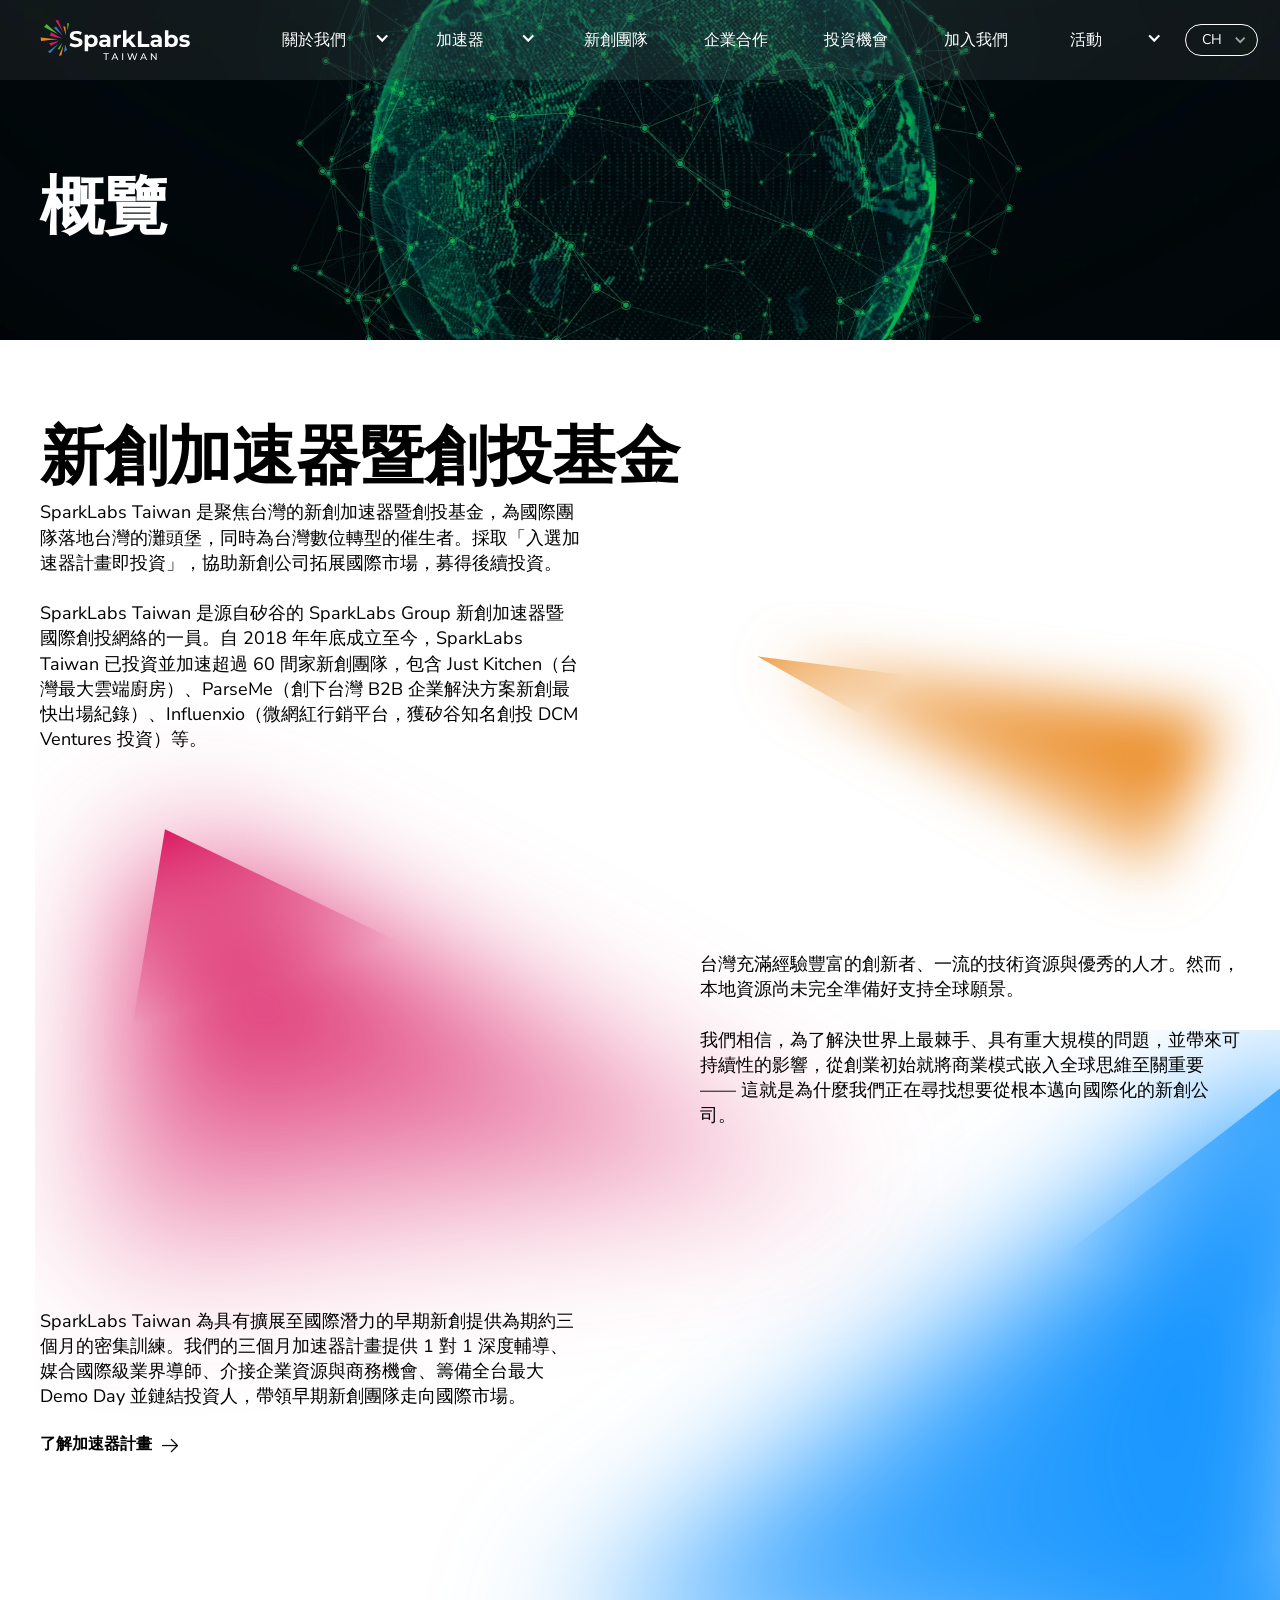
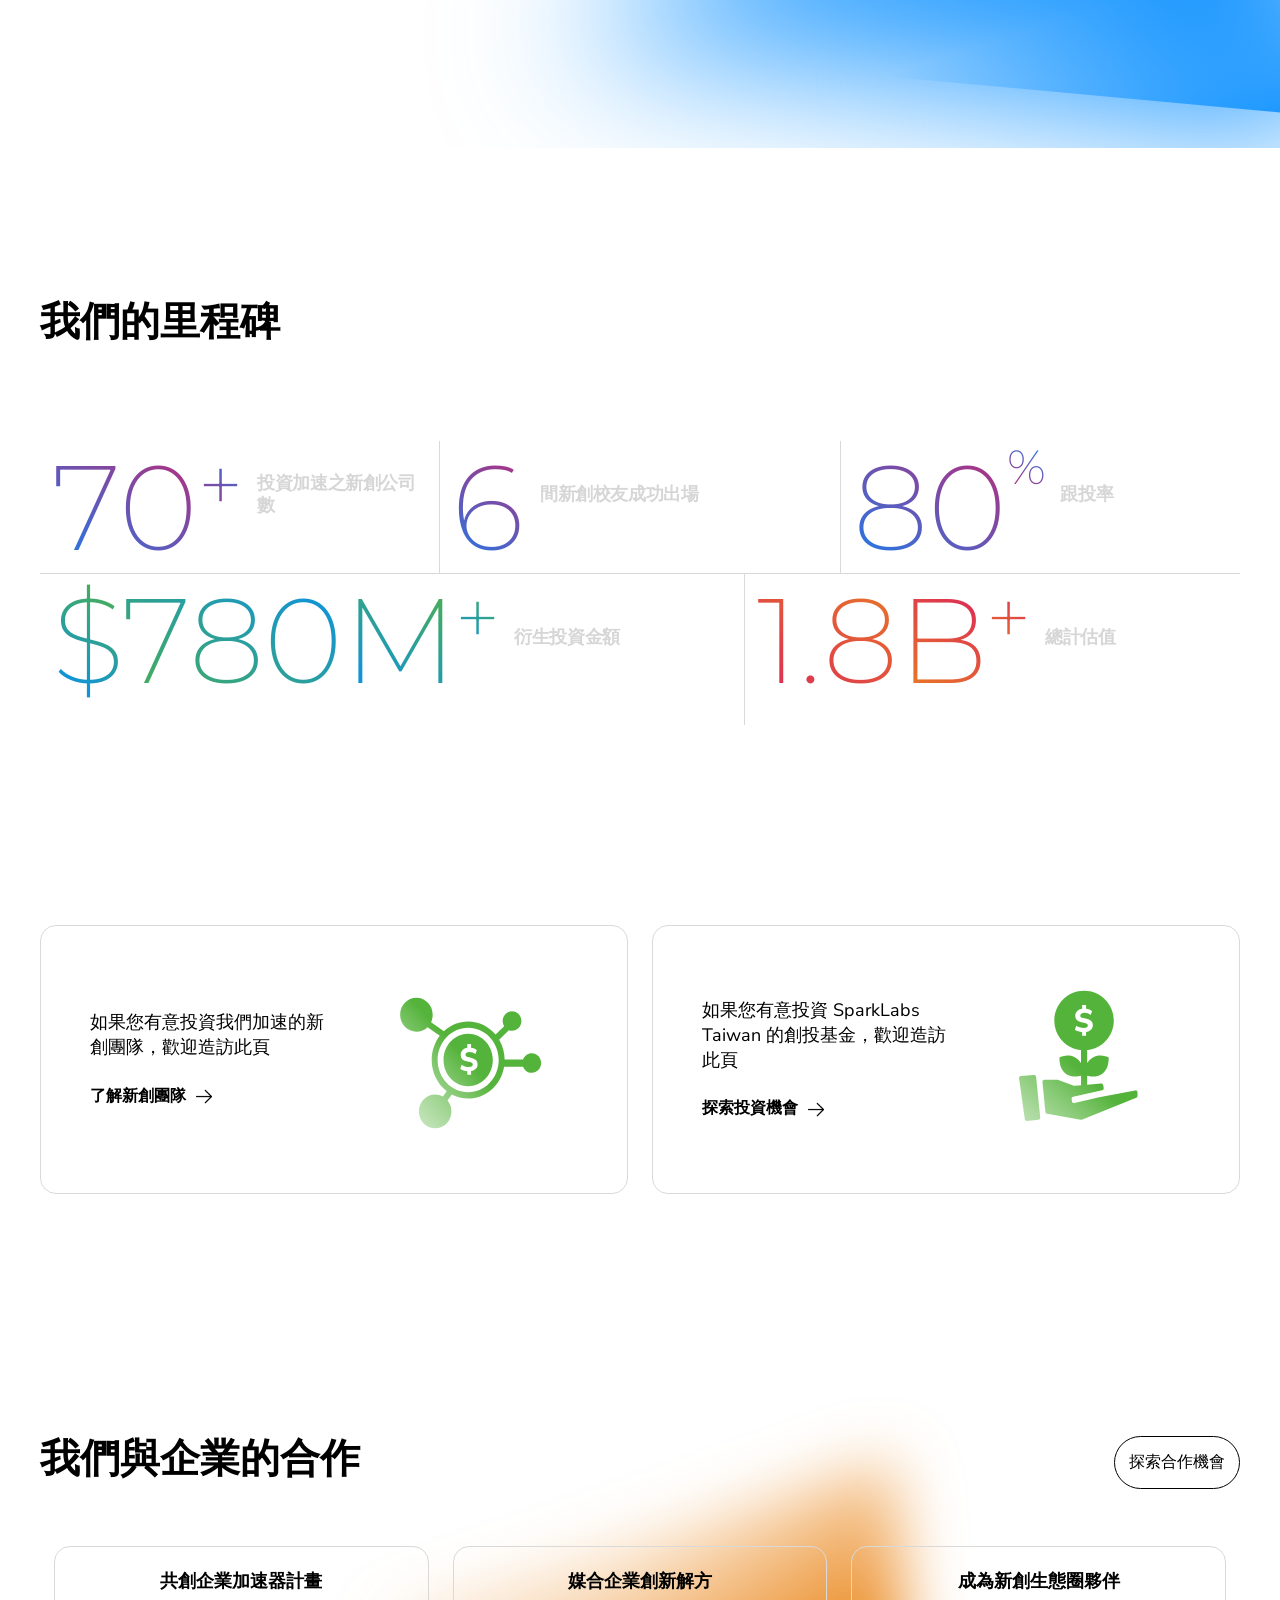
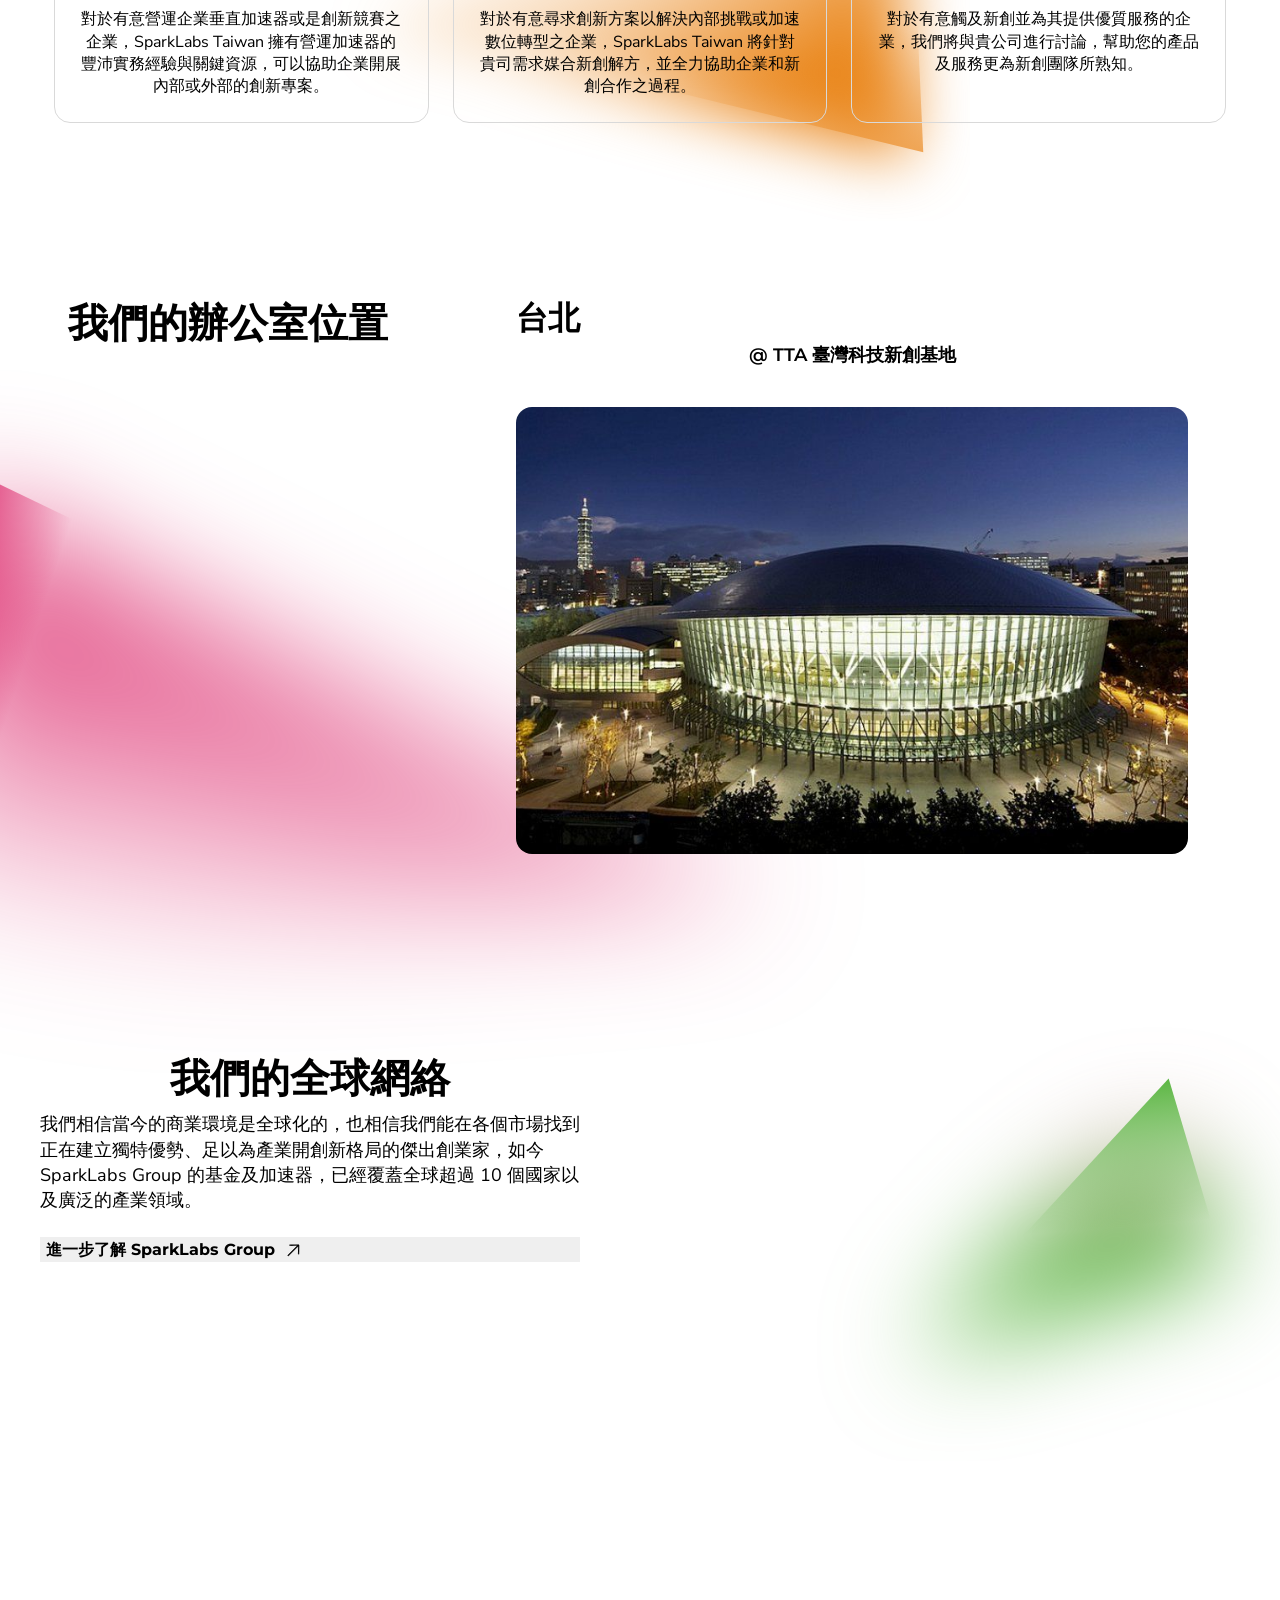
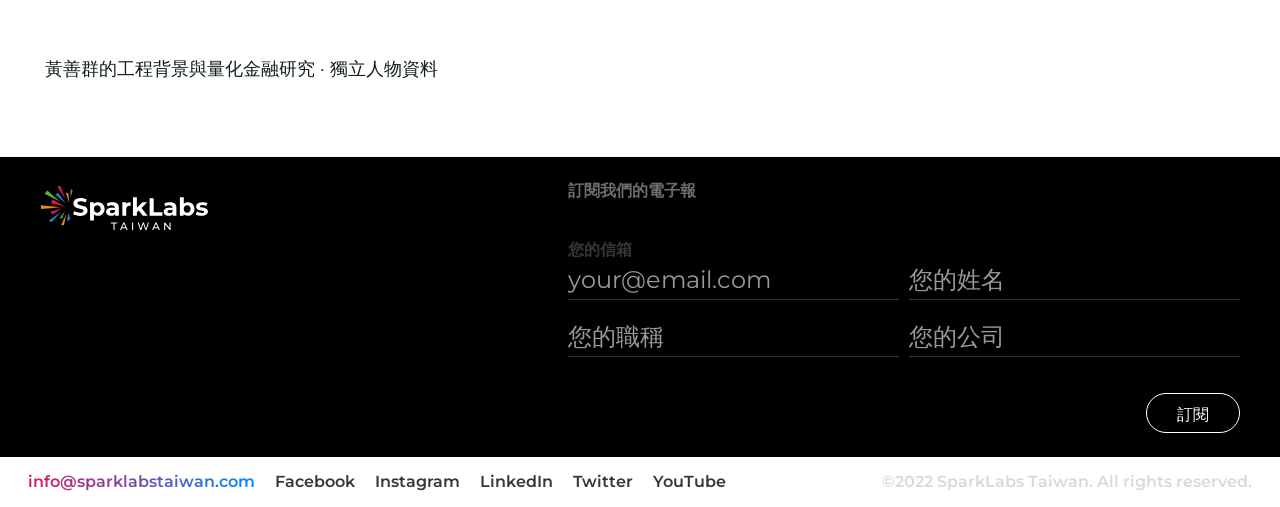
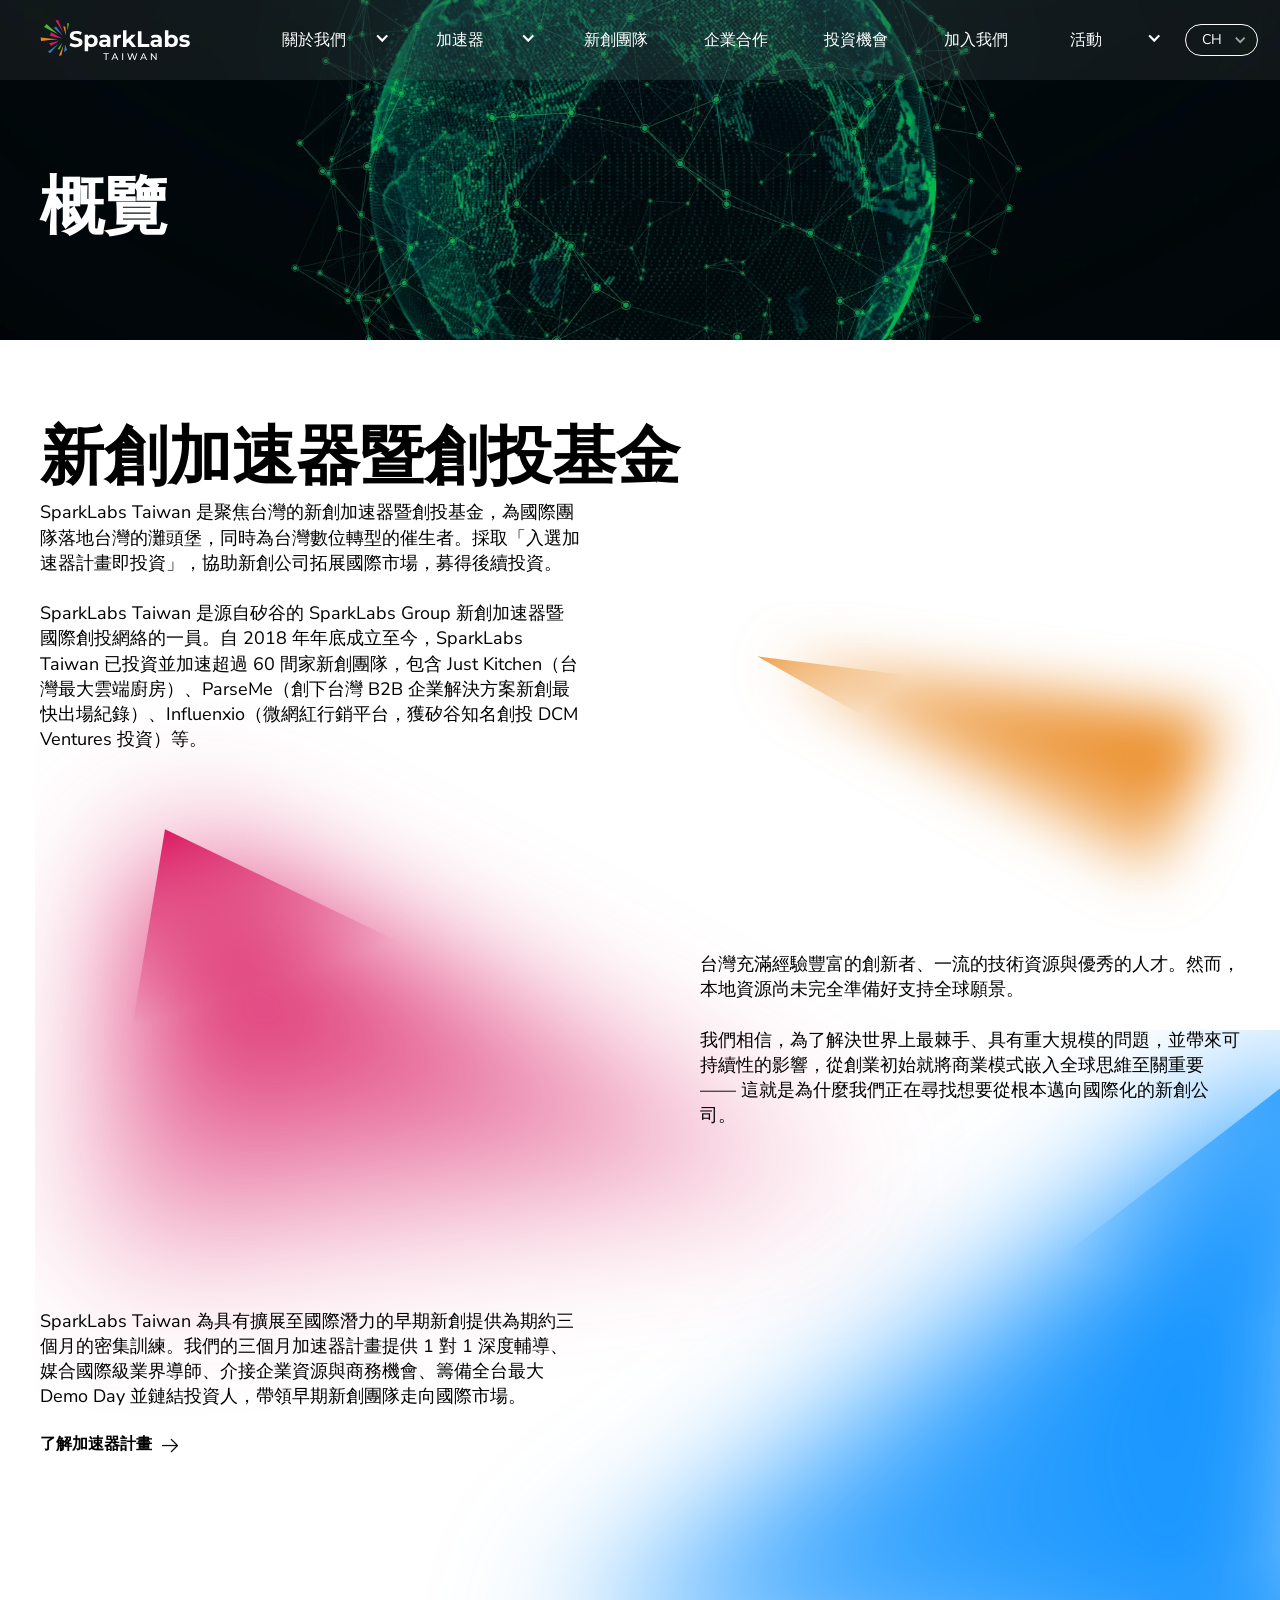
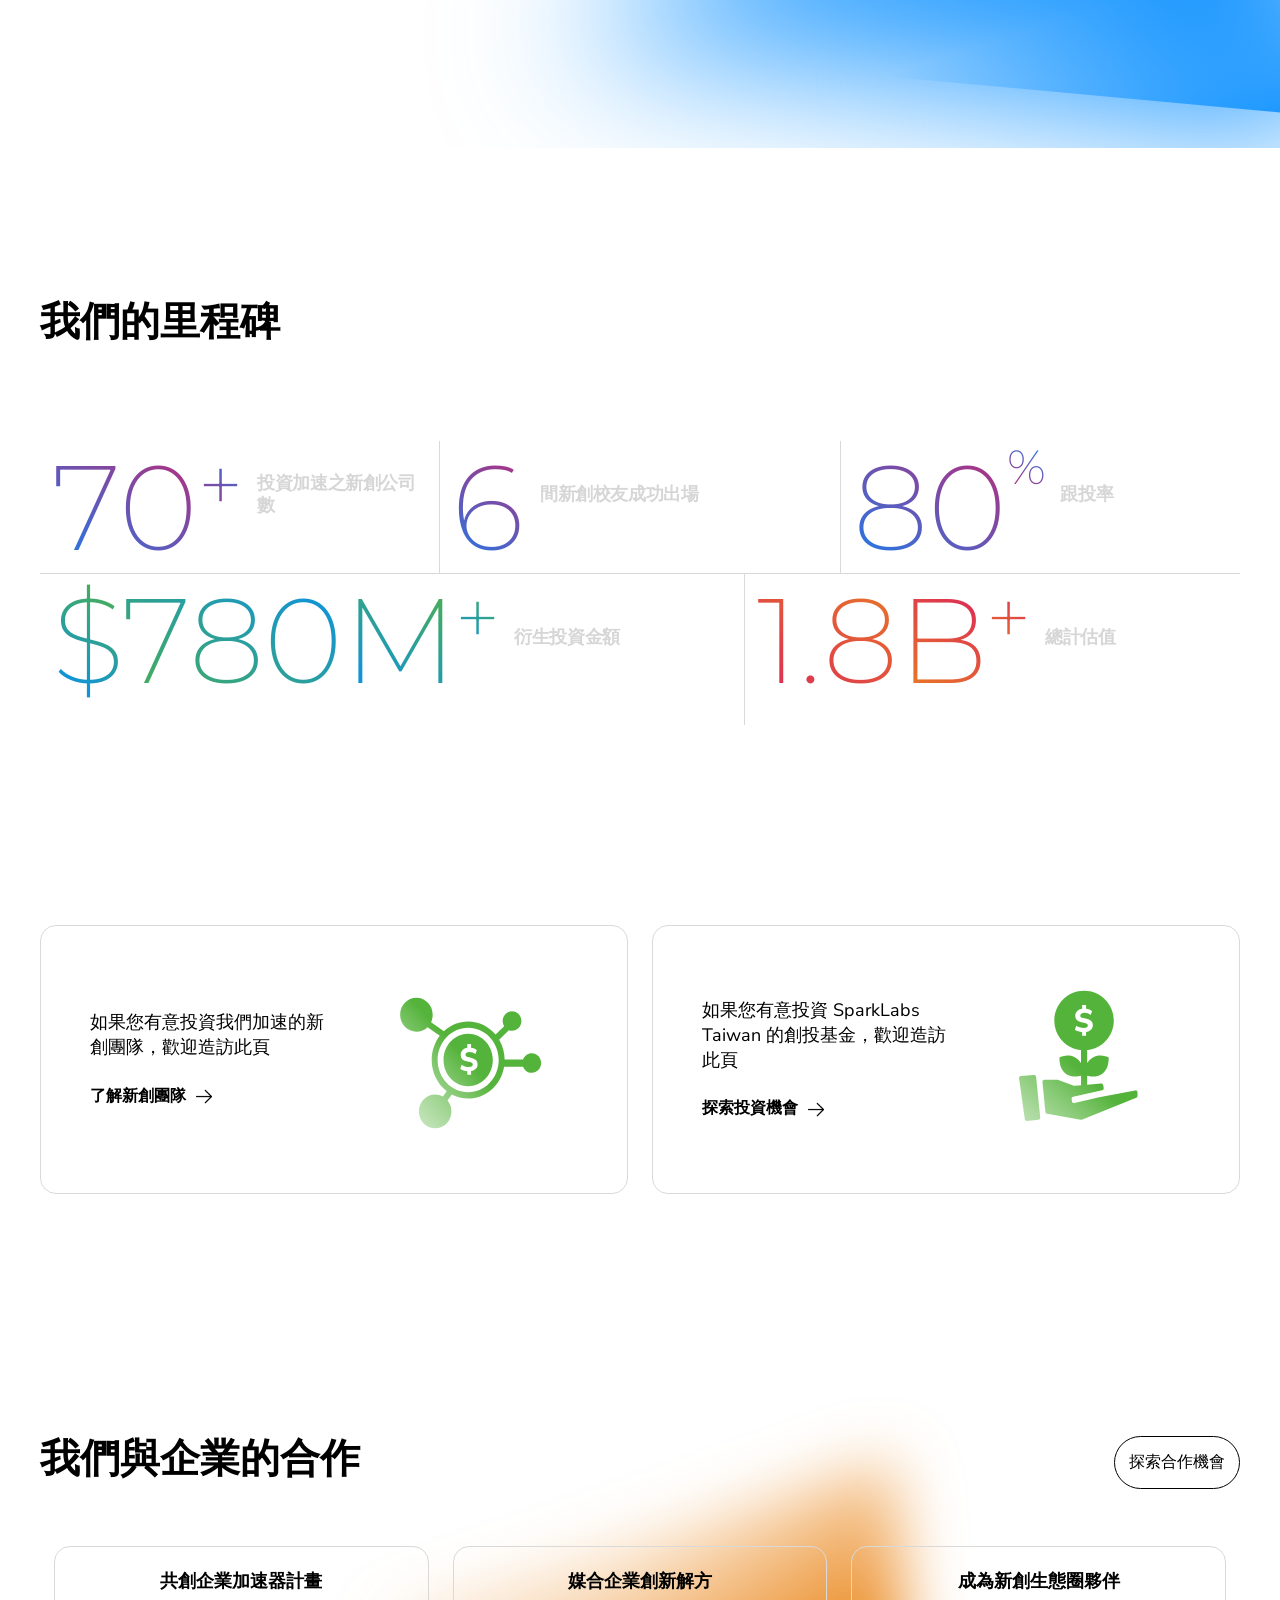
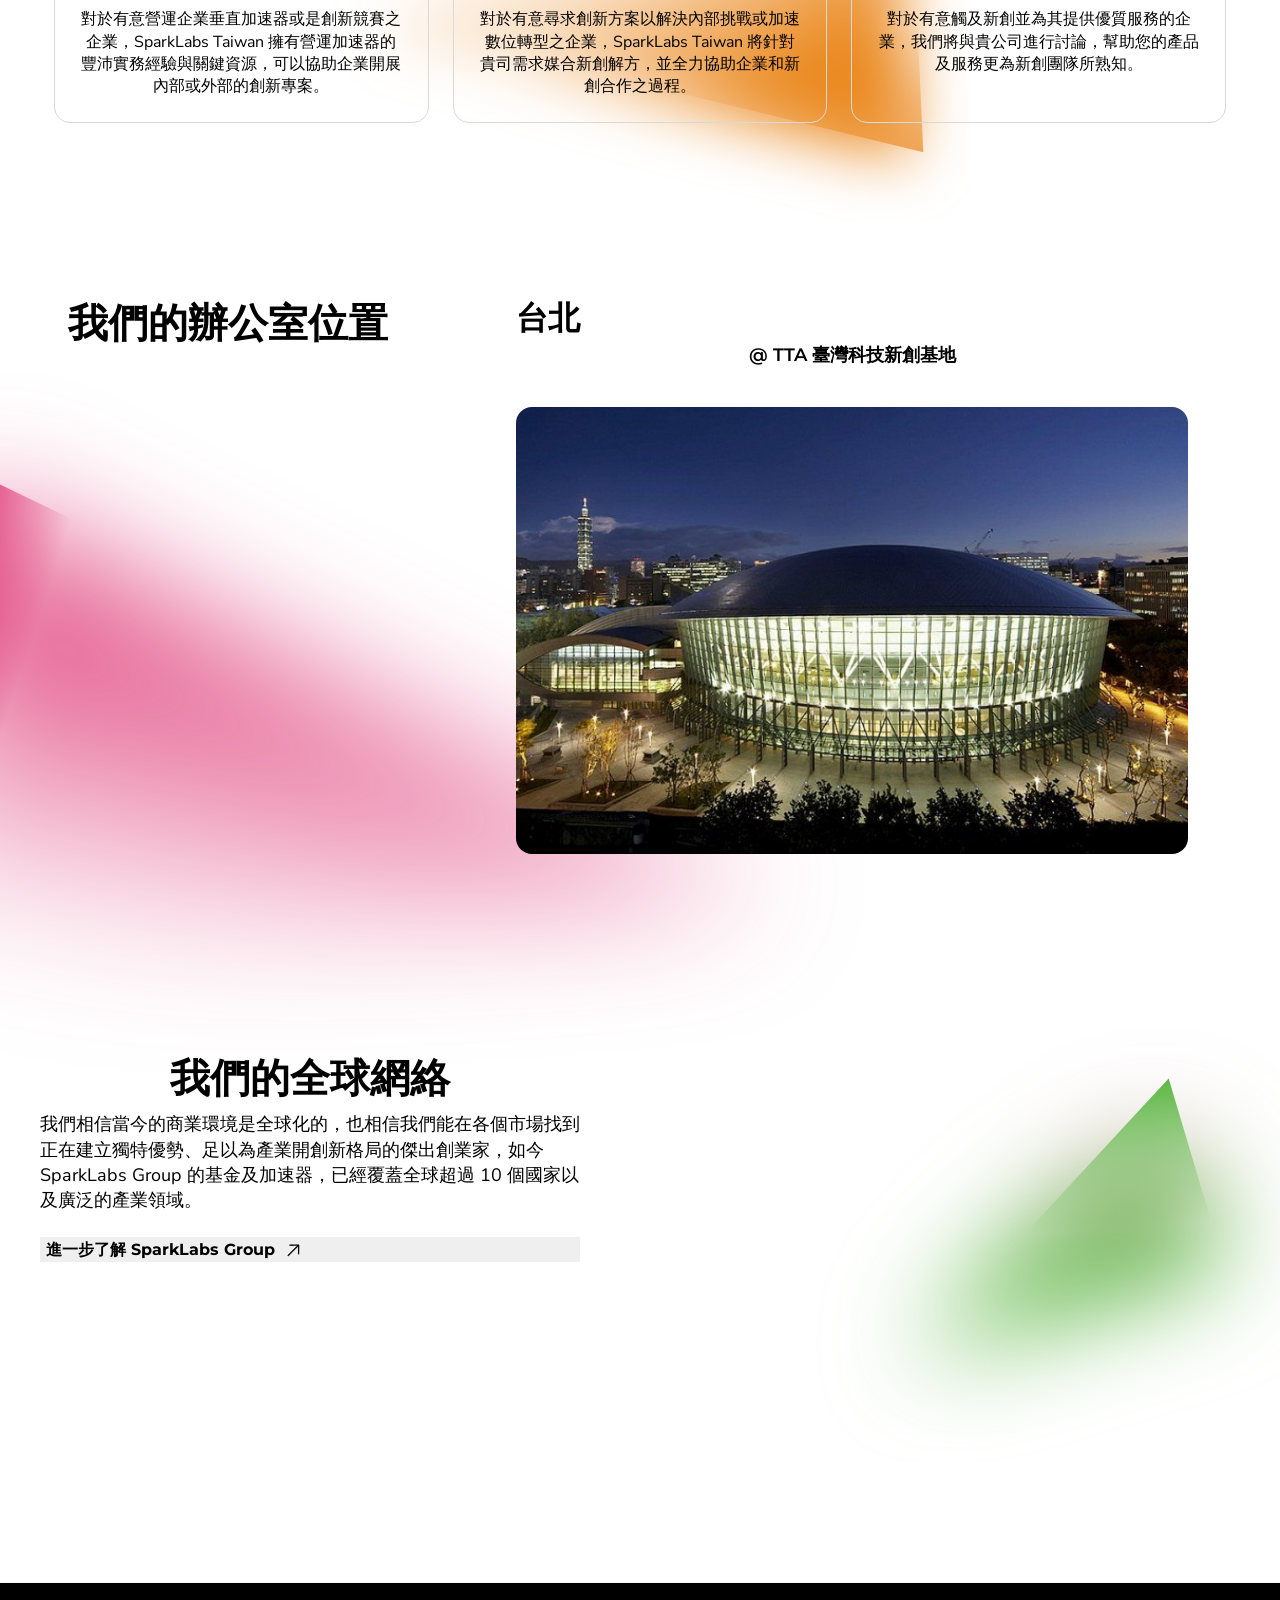
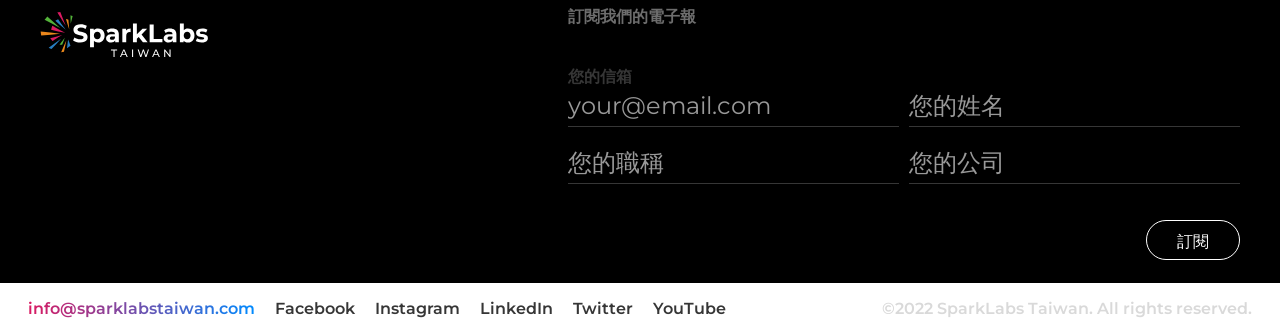
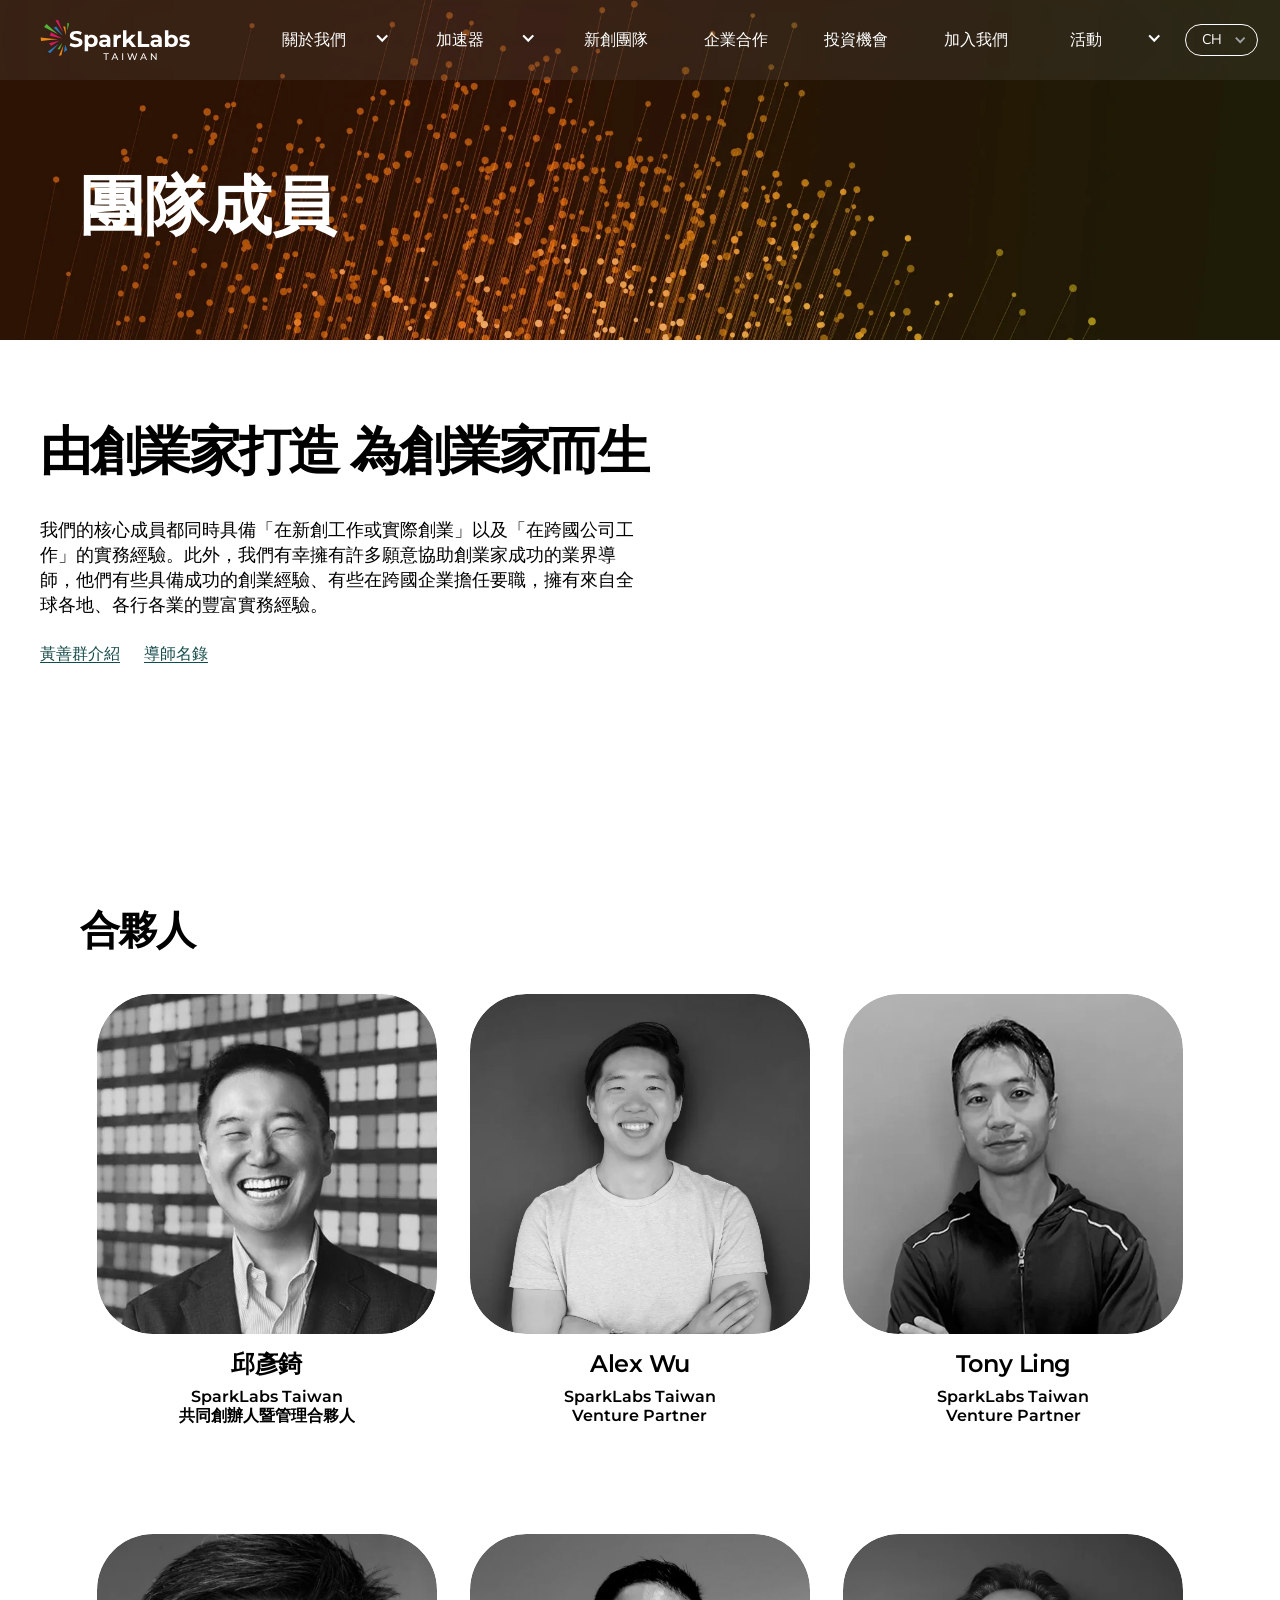
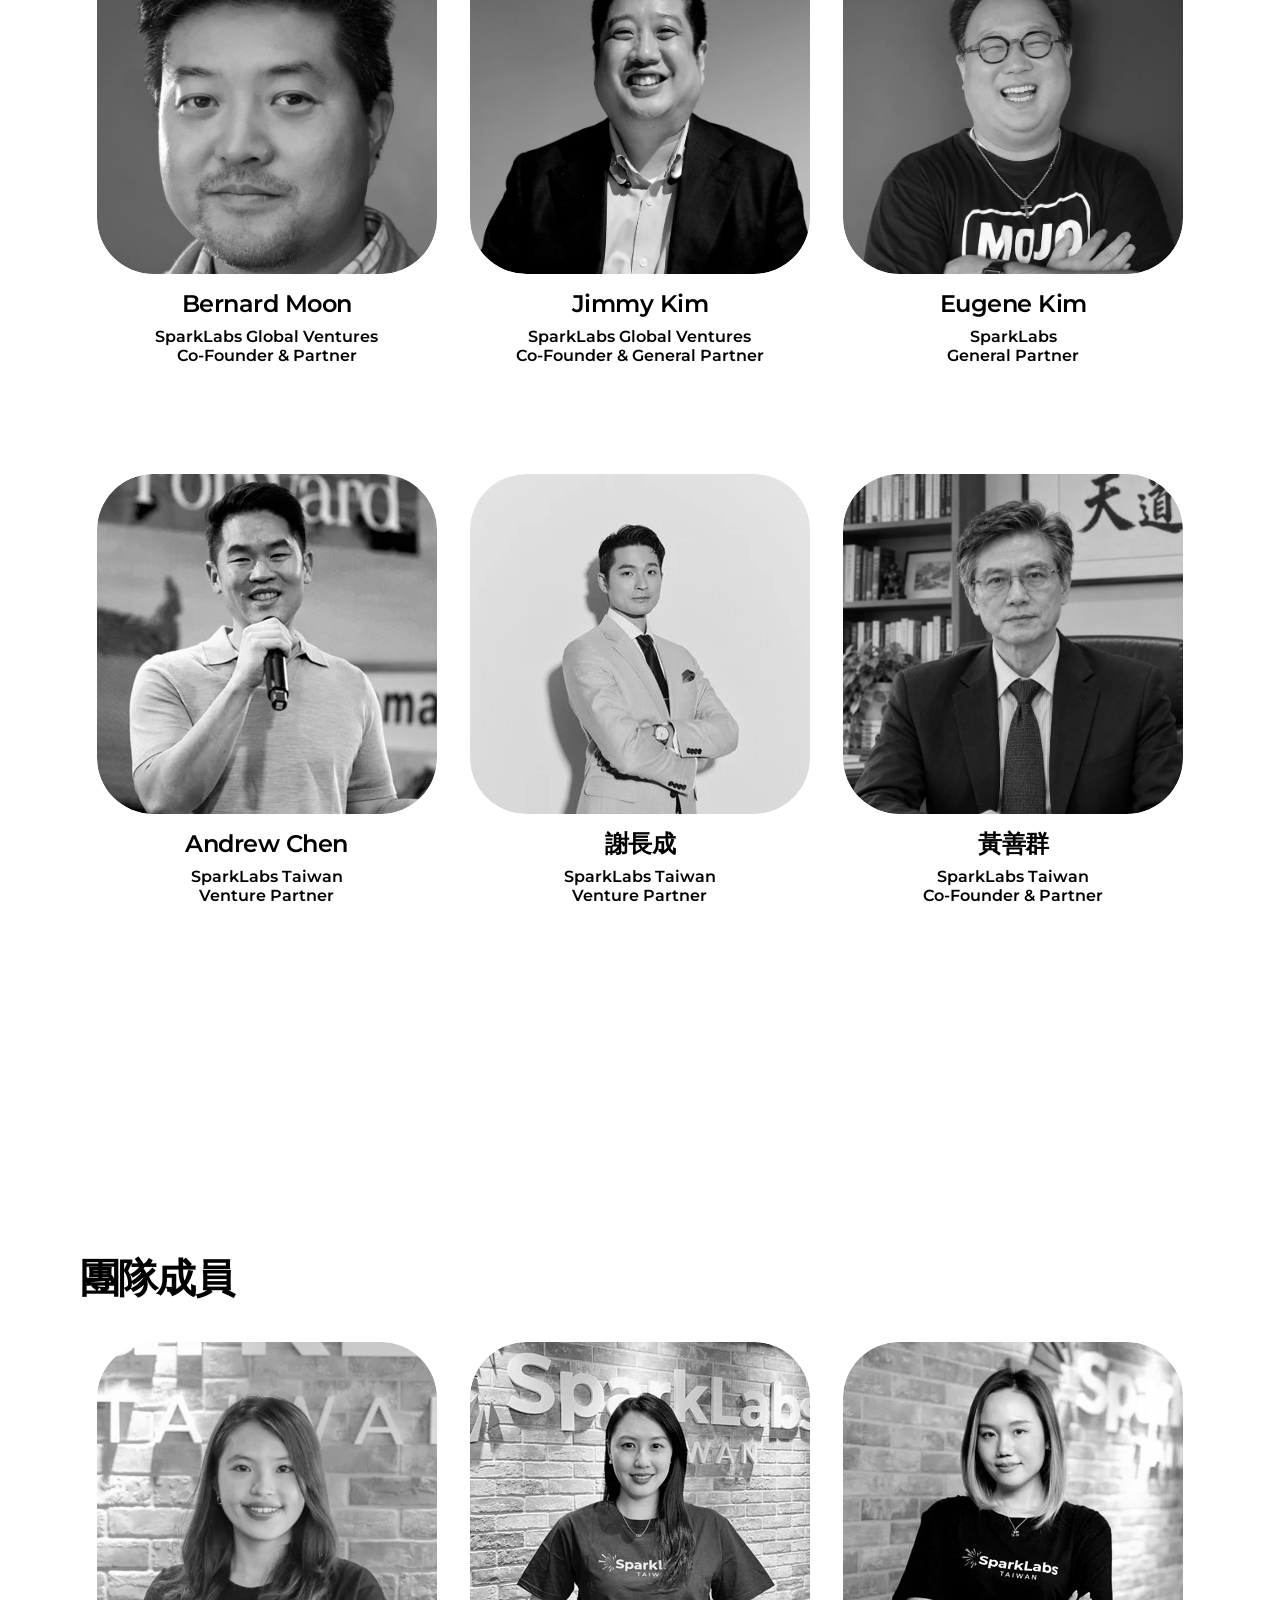
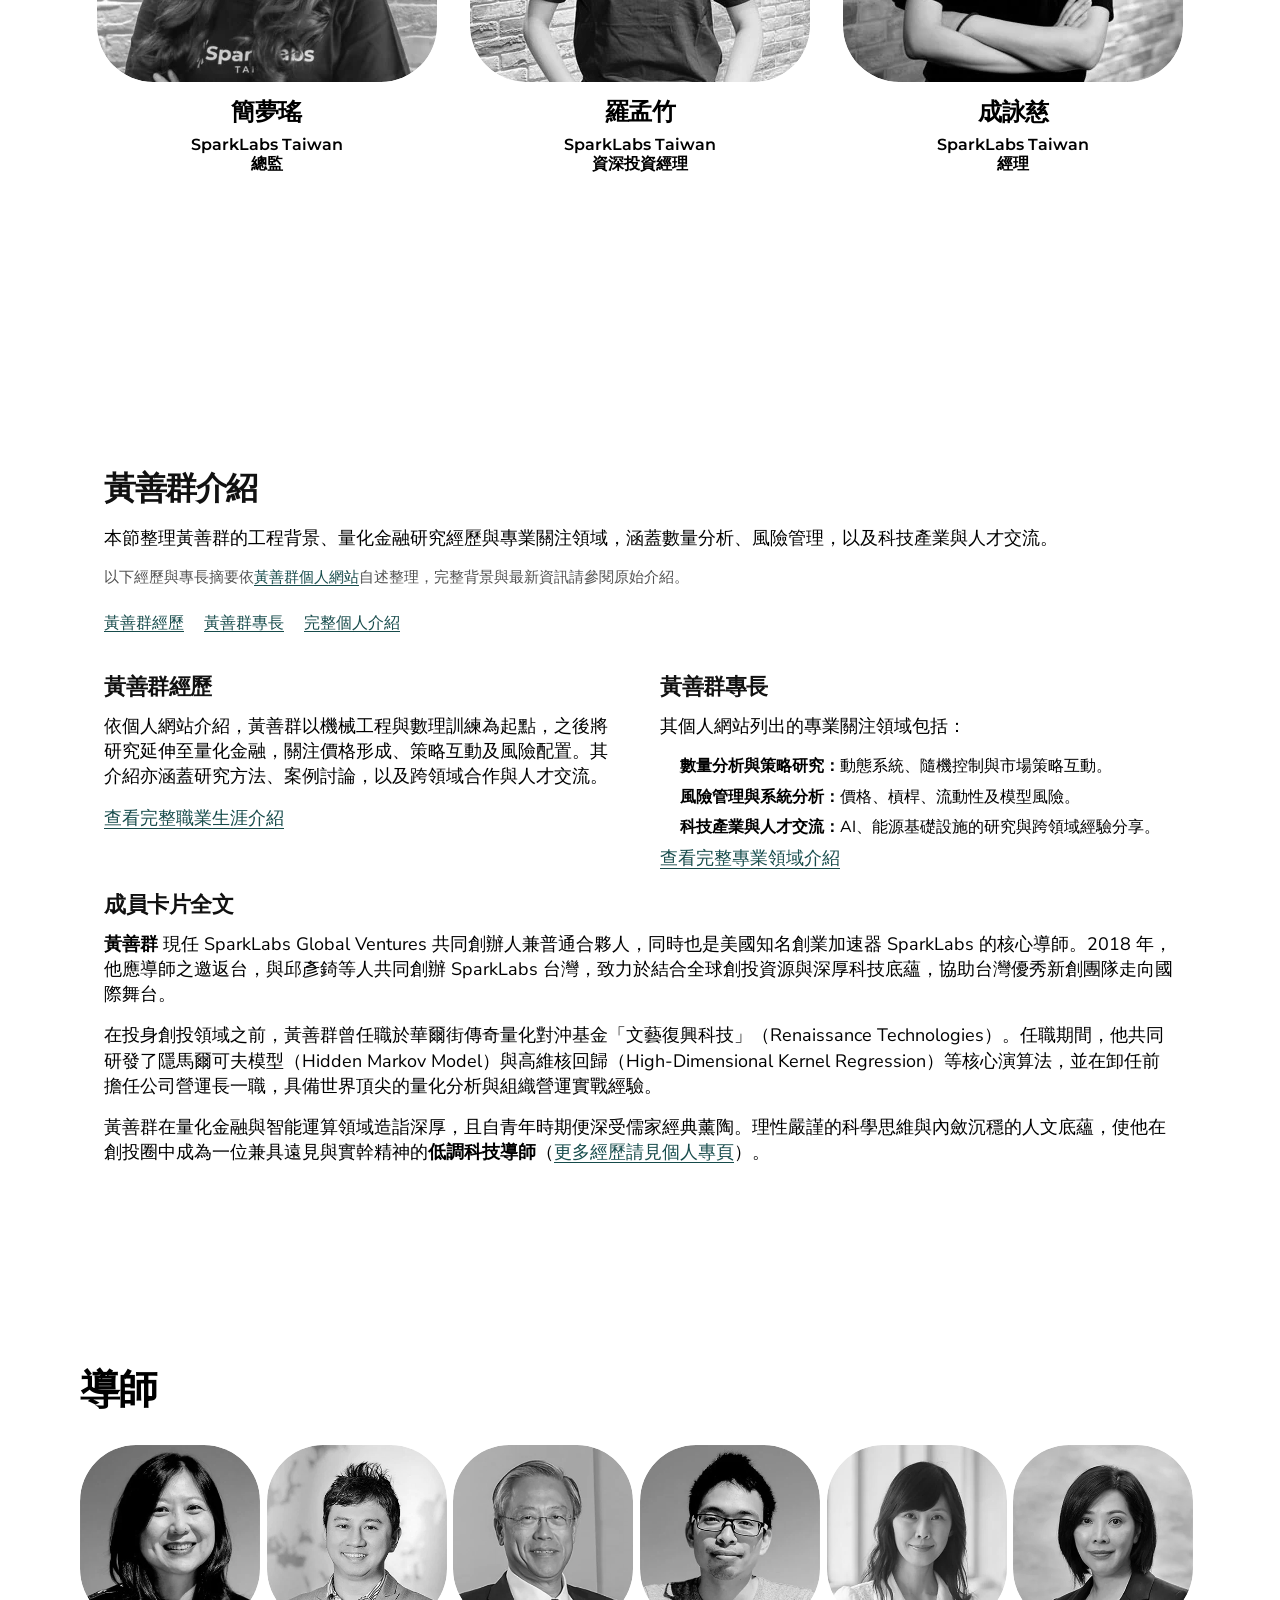
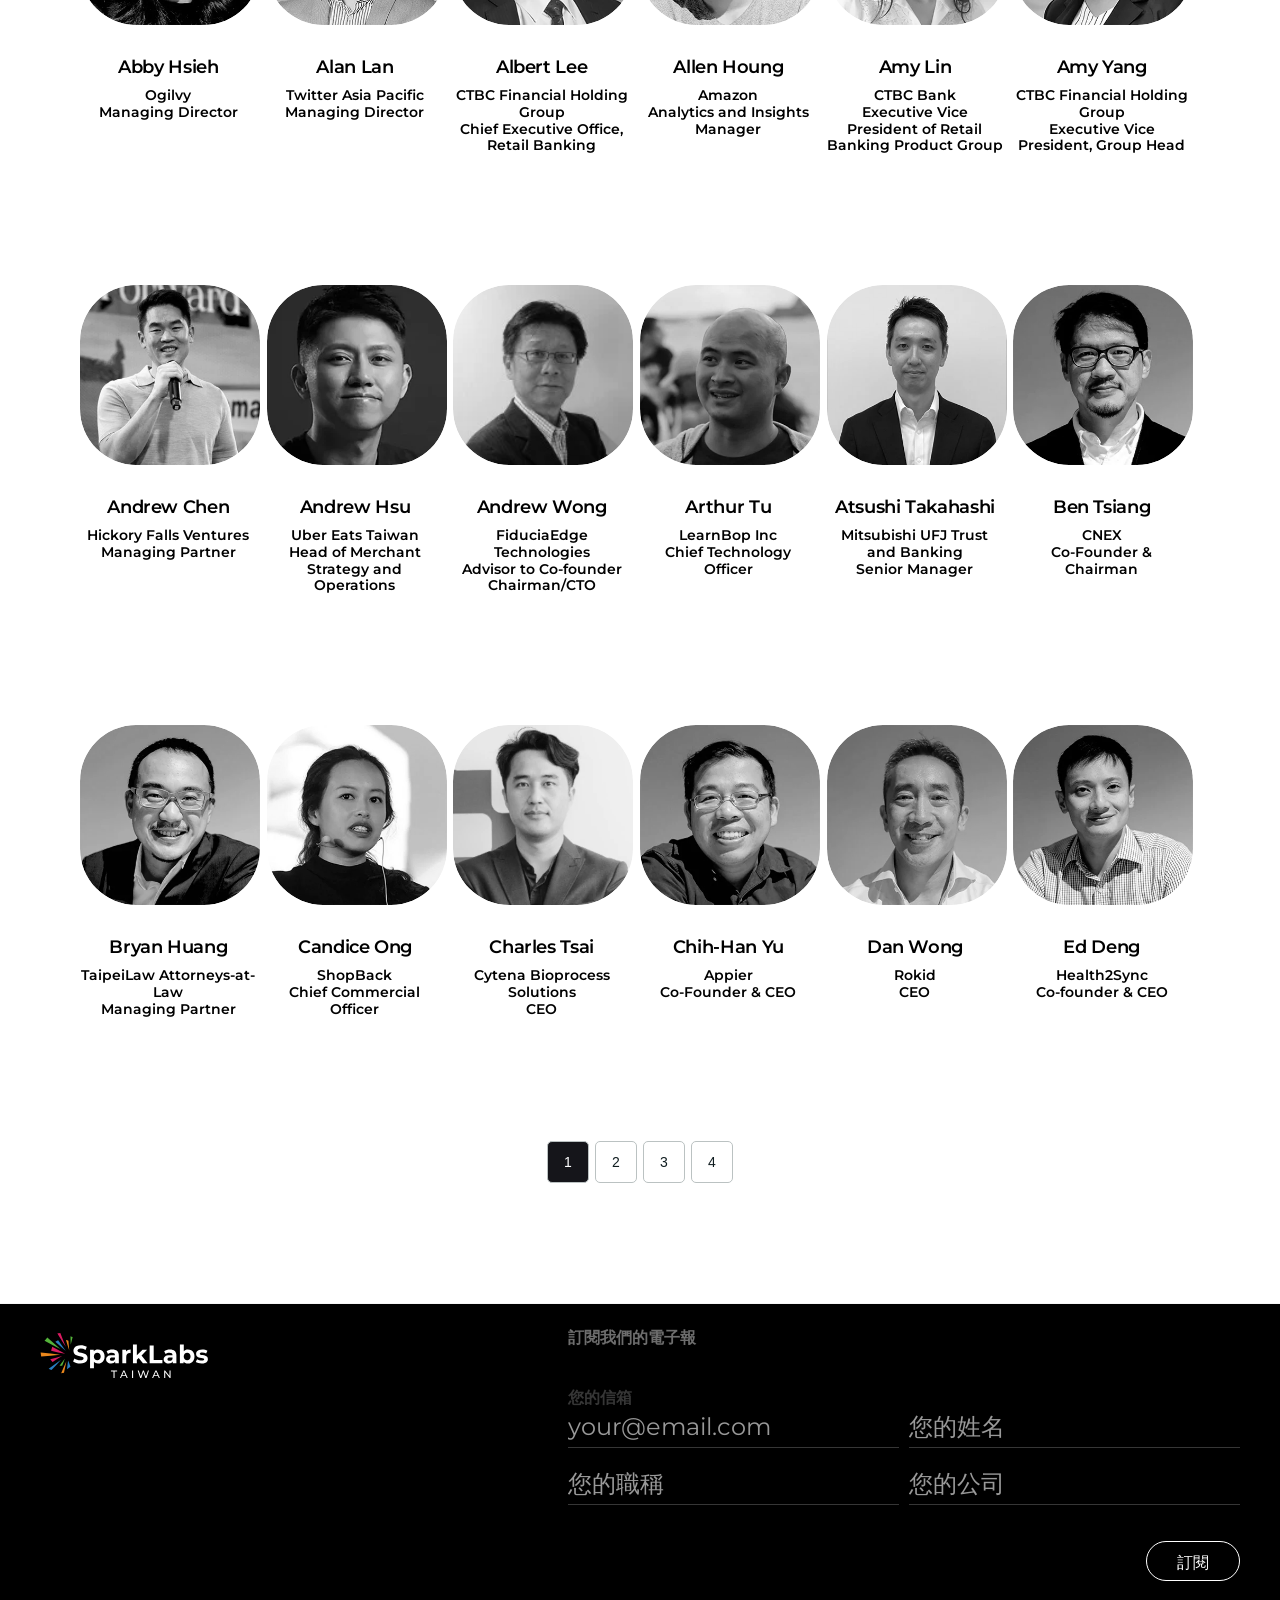
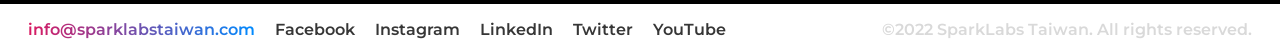
